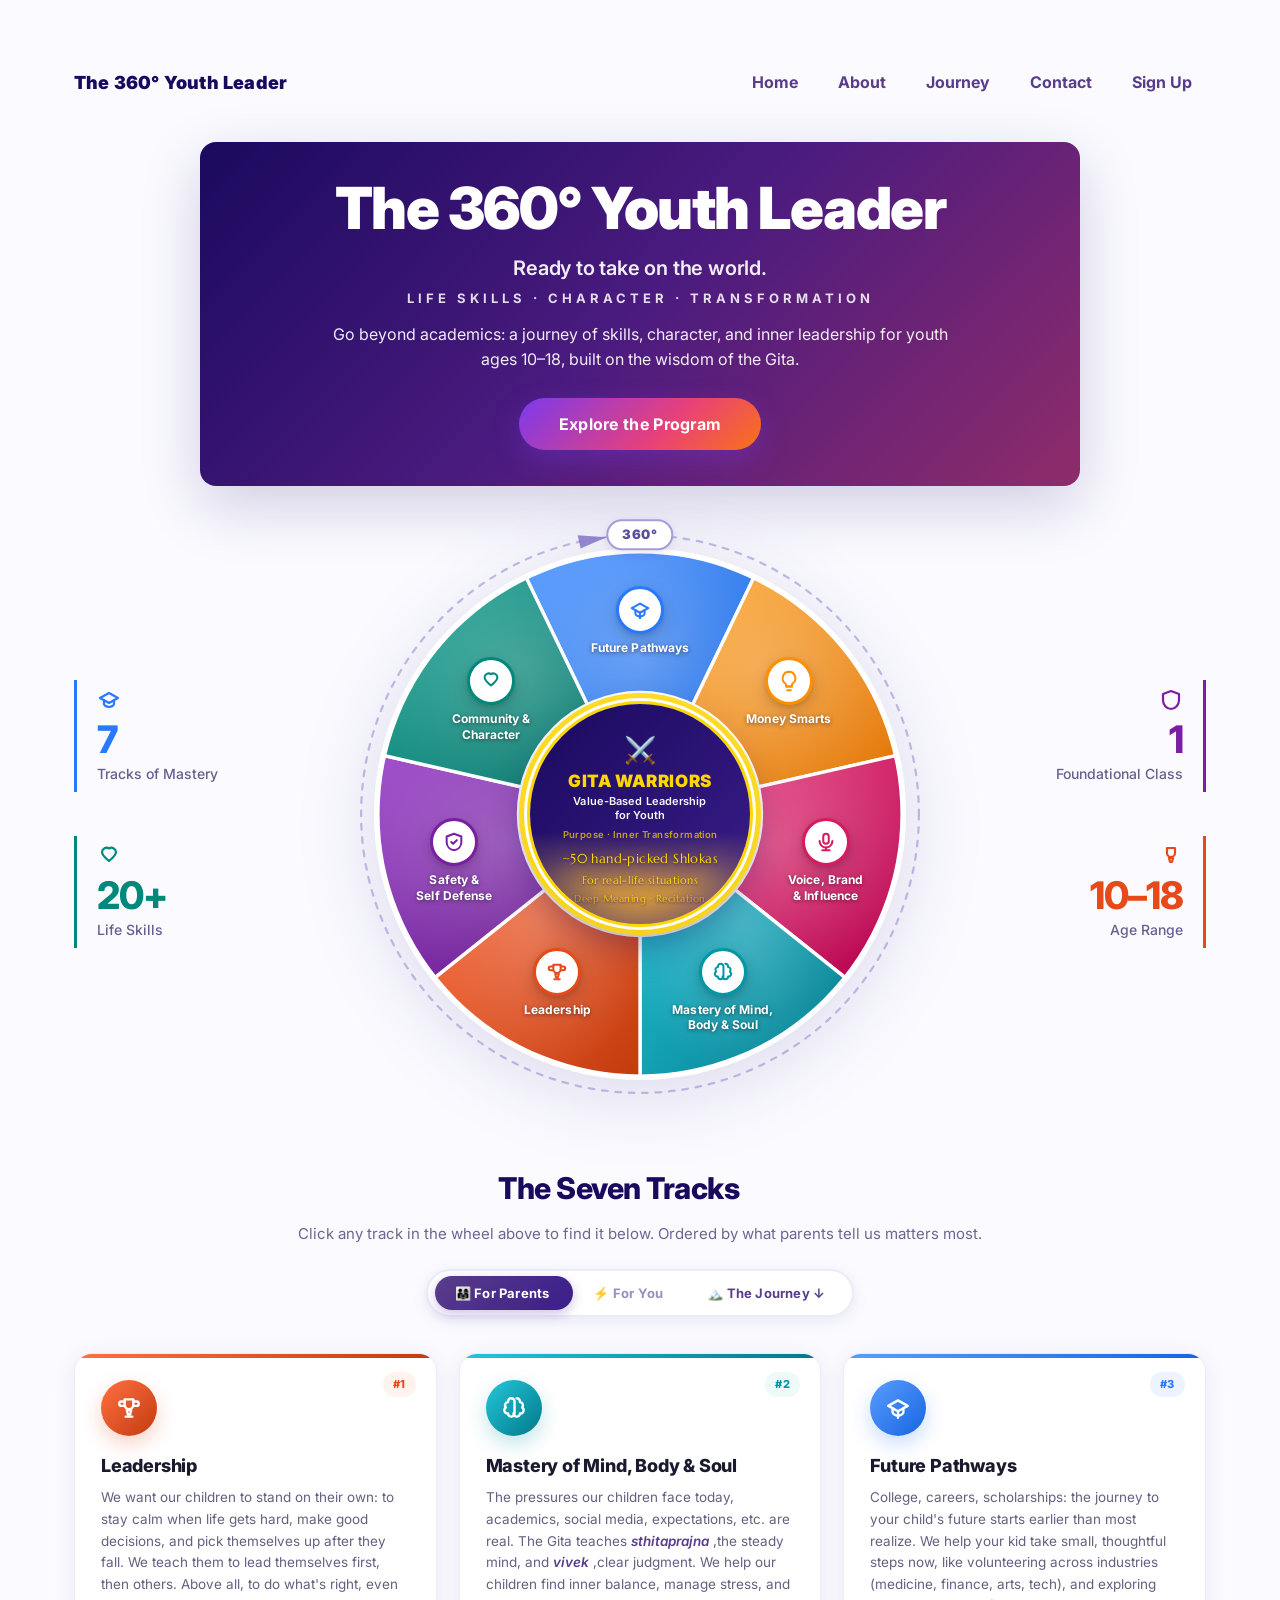
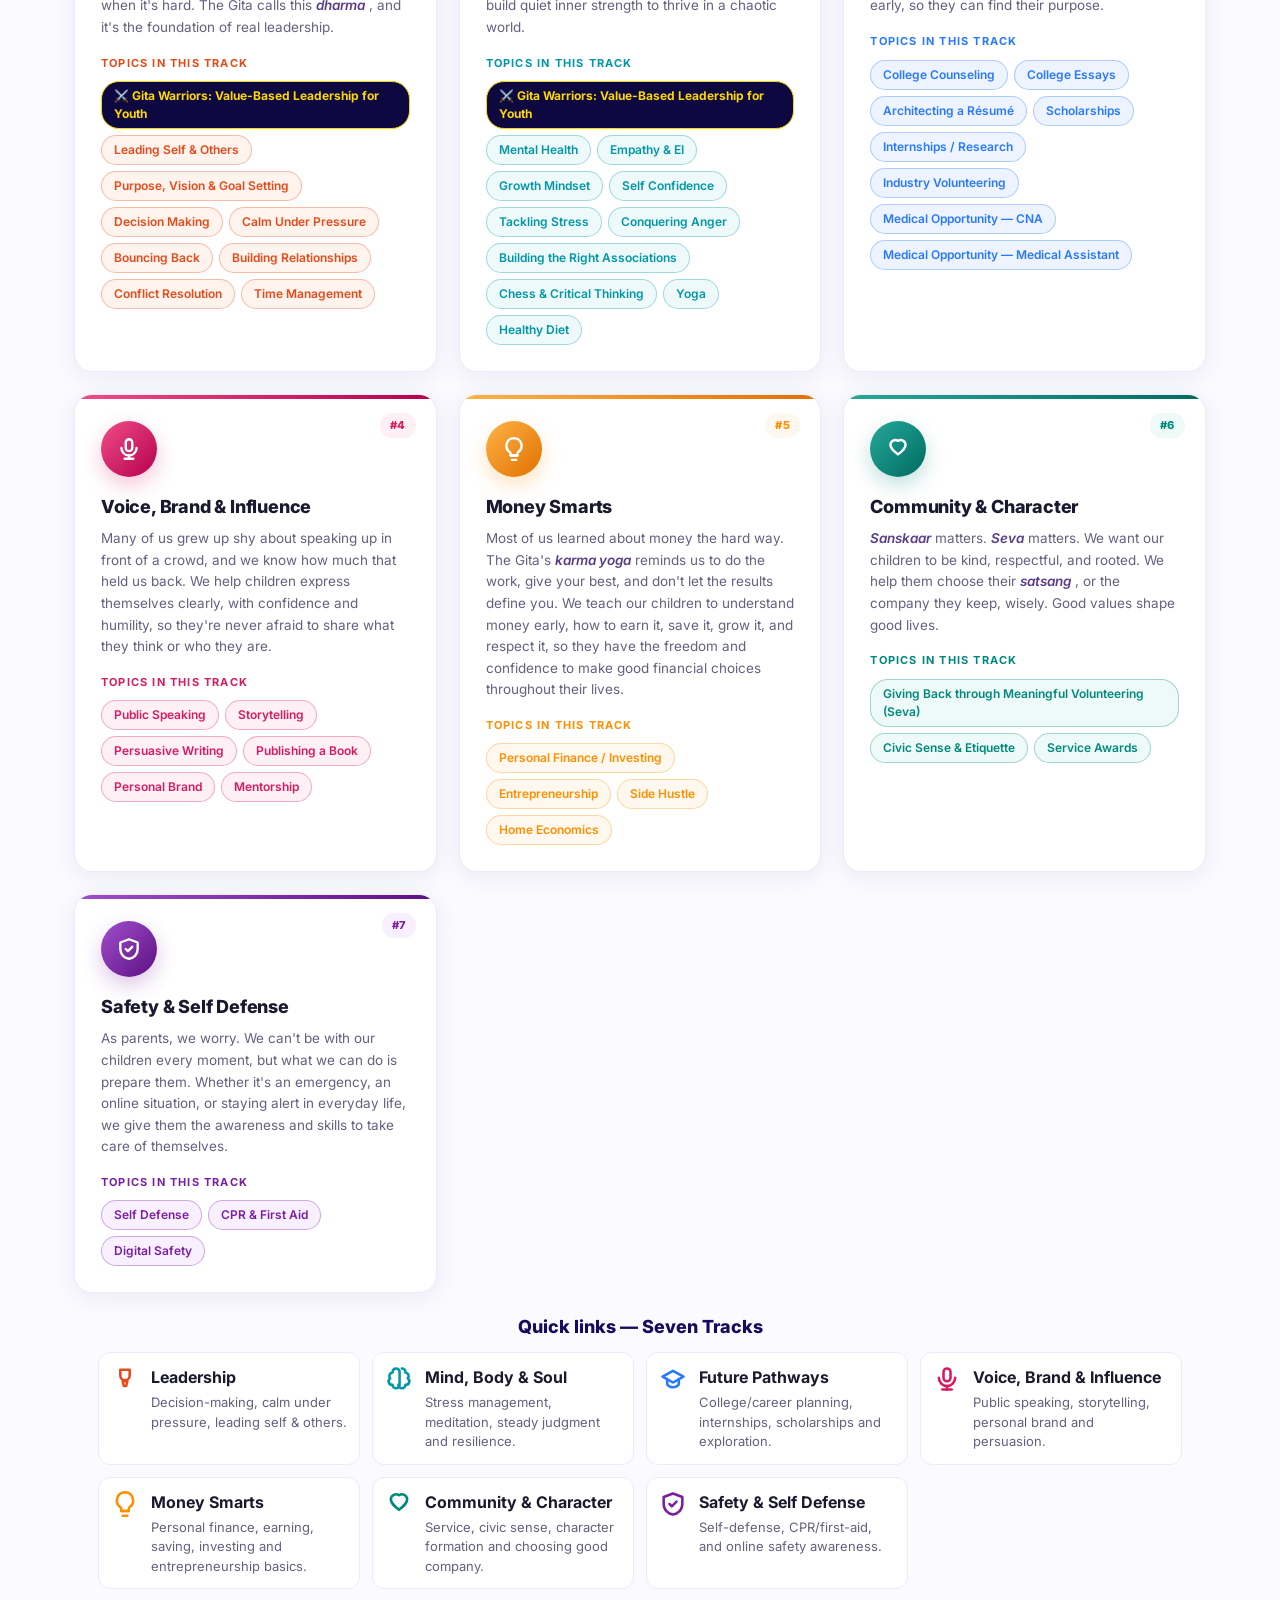
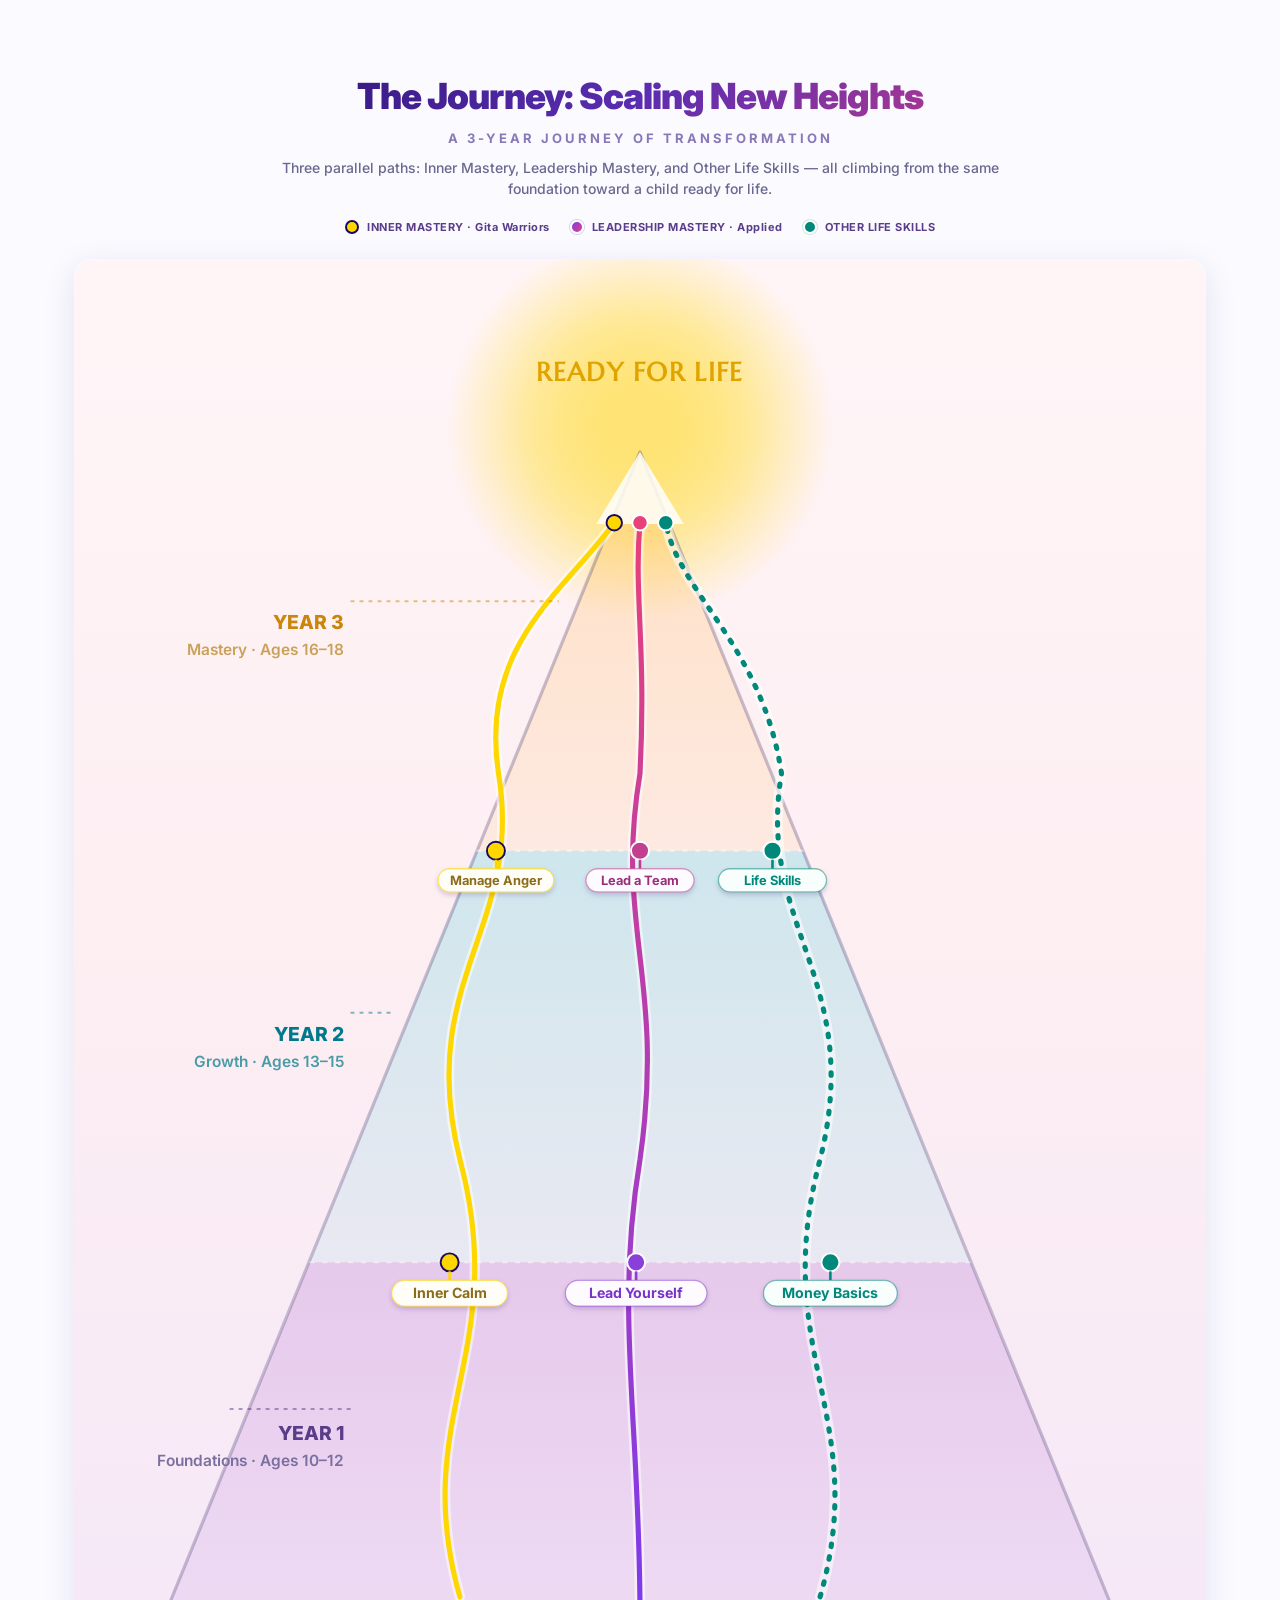
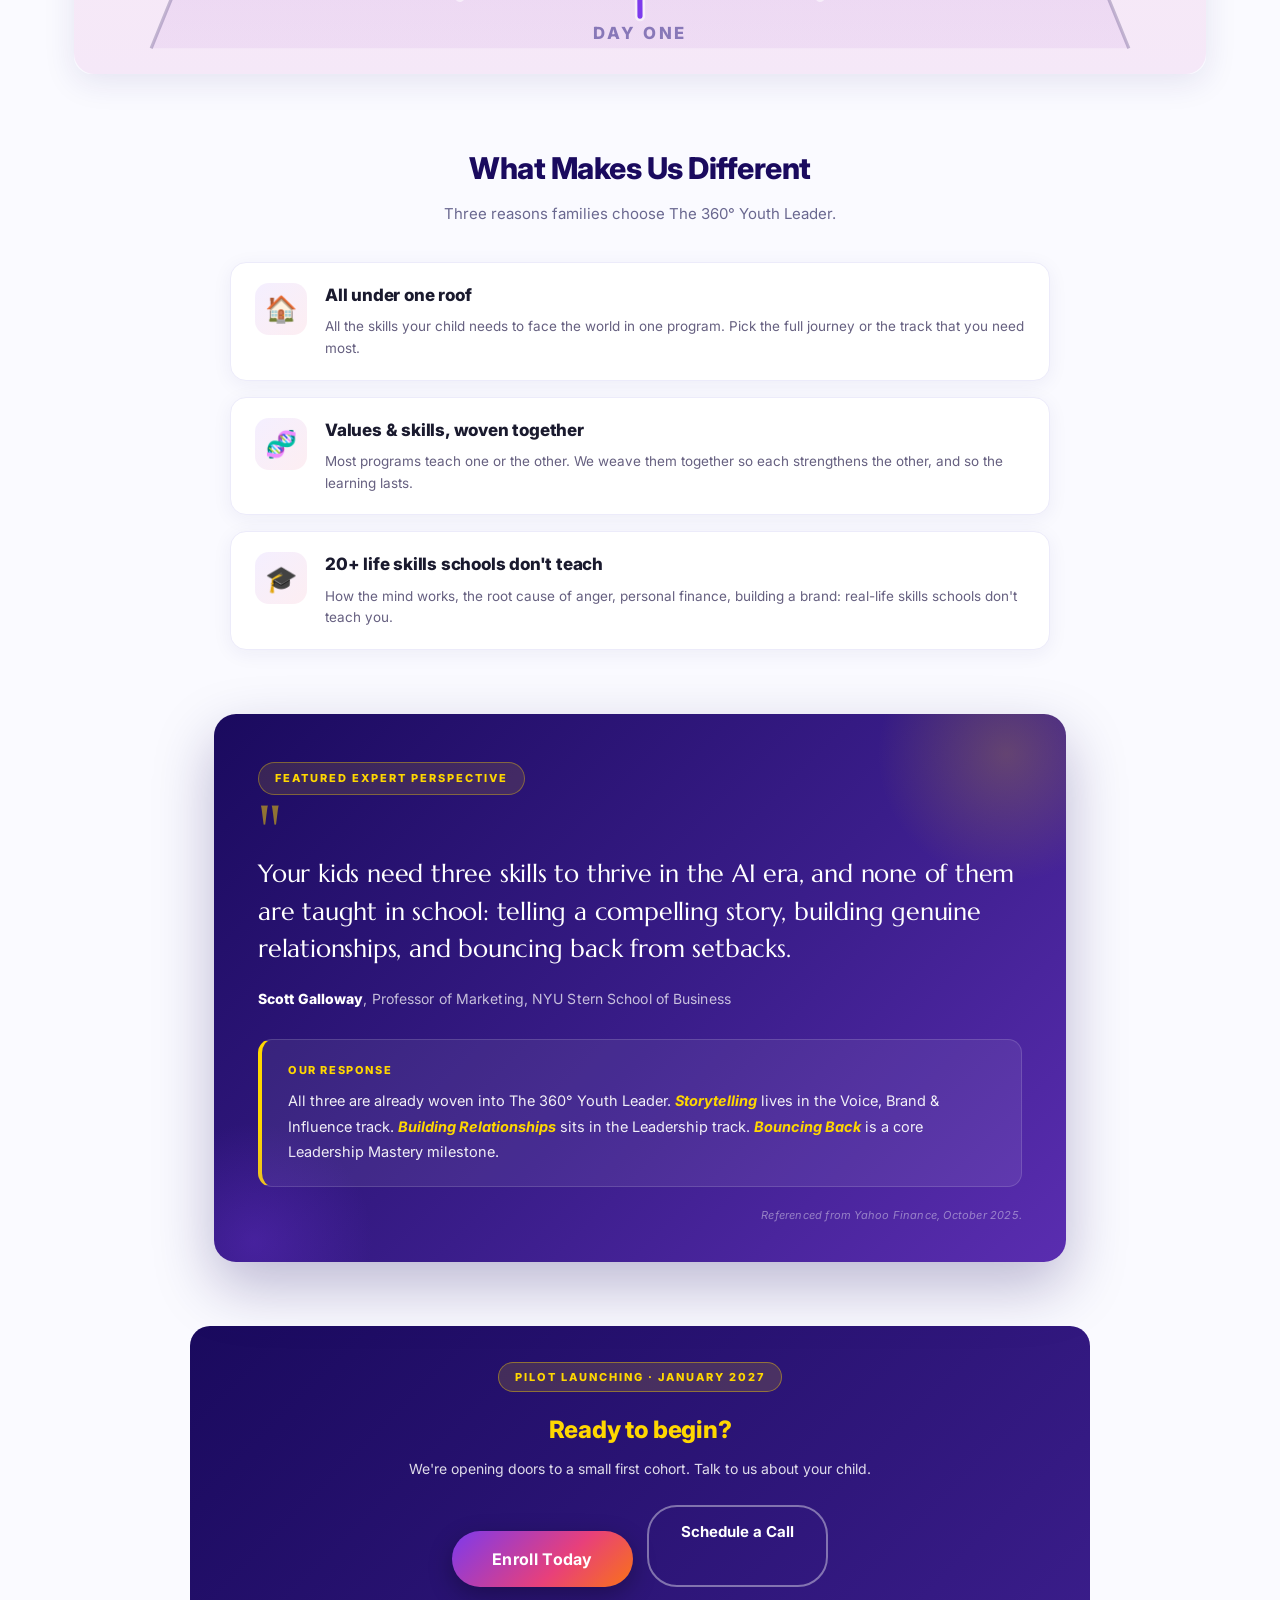
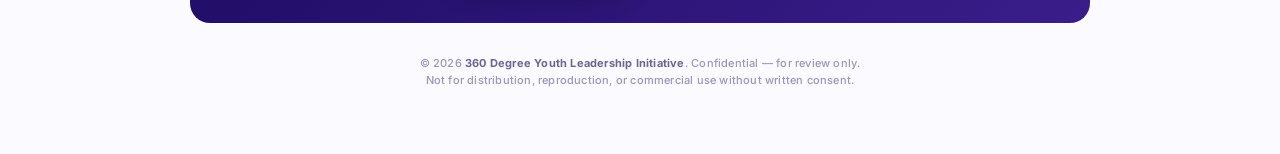
==== index.html @ 0ca6f53a "Add Krishna archer splash intro animation; fix journey graphic and expert-perspective styling bugs A" ====
<!DOCTYPE html>
<html lang="en">
<head>
<meta charset="UTF-8">
<meta name="viewport" content="width=device-width, initial-scale=1.0">
<title>The 360° Youth Leader — Ready to Take on the World</title>
<link href="https://fonts.googleapis.com/css2?family=Inter:wght@400;500;600;700;800;900&family=Marcellus&display=swap" rel="stylesheet">
<link rel="stylesheet" href="styles.css">
<style>
*{box-sizing:border-box;margin:0;padding:0;}
body{font-family:'Inter',-apple-system,'Segoe UI',sans-serif;background:#fafaff;color:#1a1a2e;-webkit-font-smoothing:antialiased;-moz-osx-font-smoothing:grayscale;padding:48px 24px 64px;}

/* Top navigation */
.topnav{max-width:1180px;margin:0 auto 26px;padding:12px 24px;display:flex;align-items:center;justify-content:space-between;gap:12px}
.brand{font-weight:900;color:#1a0a5e;font-size:18px;letter-spacing:0.2px}
.nav-links{display:flex;gap:12px}
.nav-link{padding:8px 12px;border-radius:10px;text-decoration:none;color:#5a3d8a;font-weight:700;background:transparent;border:2px solid transparent}
.nav-link:hover{background:#f4efff;border-color:#ecebfa}

.hero{text-align:center;max-width:880px;margin:0 auto 36px;}
.hero{text-align:center;max-width:880px;margin:0 auto 36px;padding:36px;border-radius:16px;background:linear-gradient(135deg,#1a0a5e 0%,#4b1b7f 50%,#8f2c6a 100%);box-shadow:0 20px 60px rgba(26,10,94,0.18)}
.hero h1{font-size:58px;font-weight:900;letter-spacing:-1.5px;line-height:1.05;margin-bottom:14px;color:#fff}
.hero .tag{font-size:20px;font-weight:600;color:rgba(255,255,255,0.92);margin-bottom:6px;letter-spacing:-0.2px;}
.hero .pillars{font-size:13px;font-weight:700;color:rgba(255,255,255,0.85);letter-spacing:4px;text-transform:uppercase;margin-bottom:14px;}
.hero .sub{font-size:16px;font-weight:400;color:rgba(255,255,255,0.92);line-height:1.55;max-width:640px;margin:0 auto;}
.cta{display:inline-block;margin-top:26px;padding:16px 40px;background:linear-gradient(135deg,#7c3aed 0%,#e8407a 60%,#f97316 100%);color:#fff;font-weight:700;font-size:16px;border-radius:32px;text-decoration:none;box-shadow:0 10px 28px rgba(124,58,237,0.32);letter-spacing:0.3px;cursor:pointer;border:none;font-family:inherit;}

.wheel-section{display:grid;grid-template-columns:1fr auto 1fr;gap:40px;align-items:center;max-width:1180px;margin:48px auto 0;padding:0 24px;}
.side-stats{display:flex;flex-direction:column;gap:44px;}
.stat{border-left:3px solid var(--c);padding:8px 0 8px 20px;}
.stat-icon{margin-bottom:8px;color:var(--c);display:flex;}
.stat-icon svg{width:24px;height:24px;}
.stat-num{font-size:38px;font-weight:800;color:var(--c);letter-spacing:-1px;line-height:1;}
.stat-label{font-size:14px;font-weight:500;color:#666090;margin-top:5px;}
.side-stats.right{align-items:flex-end;text-align:right;}
.side-stats.right .stat{border-left:none;border-right:3px solid var(--c);padding:8px 20px 8px 0;}
.side-stats.right .stat-icon{justify-content:flex-end;}

.wheel-wrap{position:relative;width:560px;height:560px;}
.wheel-svg{width:100%;height:100%;display:block;filter:drop-shadow(0 14px 36px rgba(40,30,120,0.14));}
.badge-360{position:absolute;top:1px;left:50%;transform:translate(-50%,-50%);background:#fff;border:2.5px solid #a89cd8;border-radius:20px;padding:4px 14px;font-size:13px;font-weight:900;color:#5a4d9a;letter-spacing:0.6px;box-shadow:0 3px 10px rgba(40,30,120,0.10);z-index:5;font-family:'Inter',sans-serif;}

.topic-pill.gita-foundation{display:flex;align-items:center;justify-content:center;gap:8px;width:100%;background:#0d0840;color:#FFD700;border:2px solid #FFD700;border-radius:14px;padding:10px 16px;font-size:13px;font-weight:800;margin-bottom:10px;box-shadow:0 4px 14px rgba(13,8,64,0.25);}
.topic-pill.gita-foundation .gita-label{font-size:9px;font-weight:700;color:rgba(255,215,0,0.7);text-transform:uppercase;letter-spacing:1.5px;margin-right:6px;border-right:1px solid rgba(255,215,0,0.3);padding-right:10px;}

.hub{position:absolute;top:50%;left:50%;transform:translate(-50%,-50%);
  width:220px;height:220px;border-radius:50%;
  background:linear-gradient(135deg,#1a0a5e 0%,#3a1d8a 100%);
  display:flex;flex-direction:column;align-items:center;justify-content:flex-start;
  padding-top:26px;
  text-align:center;overflow:hidden;
  box-shadow:
    0 0 0 3px #FFD700,
    0 0 0 6px rgba(255,255,255,0.95),
    0 0 0 11px rgba(255,215,0,0.85),
    0 16px 40px rgba(26,10,94,0.45);} 
.hub-sword{font-size:26px;margin-bottom:4px;} 
.hub-title{font-size:17px;font-weight:900;color:#FFD700;letter-spacing:0.7px;line-height:1.05;} 
.hub-sub{font-size:11px;font-weight:600;color:rgba(255,255,255,0.96);margin-top:4px;letter-spacing:0.1px;line-height:1.25;padding:0 8px;} 
.hub-tag{font-size:9.5px;font-weight:600;color:rgba(255,215,0,0.72);margin-top:6px;letter-spacing:0.4px;padding:0 12px;} 

.hub-shloka-segment{
  position:absolute;bottom:0;left:0;right:0;height:92px;
  display:flex;flex-direction:column;justify-content:center;align-items:center;
  padding-top:4px;padding-bottom:4px;
  background:linear-gradient(180deg,
    transparent 0%,
    rgba(255,200,50,0.20) 25%,
    rgba(255,200,50,0.55) 60%,
    rgba(255,200,50,0.75) 100%);
  -webkit-mask-image:radial-gradient(ellipse 65% 130% at 50% 0%,
    black 0%, black 55%, rgba(0,0,0,0.6) 78%, rgba(0,0,0,0.25) 92%, transparent 100%);
  mask-image:radial-gradient(ellipse 65% 130% at 50% 0%,
    black 0%, black 55%, rgba(0,0,0,0.6) 78%, rgba(0,0,0,0.25) 92%, transparent 100%);
}
.hub-shloka-segment::before{content:"";position:absolute;inset:0;background:radial-gradient(ellipse 55% 65% at 50% 80%,rgba(255,175,40,0.5) 0%, rgba(255,175,40,0.15) 60%, transparent 100%);pointer-events:none;-webkit-mask-image:radial-gradient(ellipse 65% 130% at 50% 0%,black 0%, black 55%, rgba(0,0,0,0.6) 78%, rgba(0,0,0,0.25) 92%, transparent 100%);mask-image:radial-gradient(ellipse 65% 130% at 50% 0%,black 0%, black 55%, rgba(0,0,0,0.6) 78%, rgba(0,0,0,0.25) 92%, transparent 100%);} 
.hub-shloka-content{position:relative;z-index:1;text-align:center;padding:0 8px;} 
.hub-shloka-l1{font-family:'Marcellus',serif;font-size:13px;font-weight:400;color:#FFD700;letter-spacing:0.4px;text-shadow:0 1px 3px rgba(40,20,80,0.7);} 
.hub-shloka-l2{font-family:'Marcellus',serif;font-size:11px;font-weight:400;color:#FFD700;letter-spacing:0.3px;margin-top:3px;text-shadow:0 1px 2px rgba(40,20,80,0.6);} 
.hub-shloka-l3{font-family:'Marcellus',serif;font-size:10px;font-weight:400;color:#FFD700;letter-spacing:0.5px;margin-top:3px;text-shadow:0 1px 3px rgba(40,20,80,0.8);} 

.track-label{position:absolute;display:flex;flex-direction:column;align-items:center;gap:6px;width:110px;margin-left:-55px;margin-top:-38px;cursor:pointer;transition:transform .2s;} 
.track-label:hover{transform:translateY(-3px);} 
.track-icon{width:48px;height:48px;border-radius:50%;display:flex;align-items:center;justify-content:center;background:#fff;border:3px solid var(--c);box-shadow:0 6px 16px rgba(0,0,0,0.16),0 2px 4px rgba(0,0,0,0.10);} 
.track-icon svg{width:22px;height:22px;color:var(--c);} 
.track-name{font-size:12px;font-weight:700;color:#fff;text-align:center;line-height:1.3;letter-spacing:0.1px;text-shadow:0 1px 4px rgba(0,0,0,0.5);} 

.features{max-width:1180px;margin:72px auto 0;padding:0 24px;} 
.features h2{font-size:30px;font-weight:800;color:#1a0a5e;text-align:center;margin-bottom:12px;letter-spacing:-0.5px;transition:color .3s;} 
.features h2 .youth-emoji{display:inline-block;margin-left:6px;opacity:0;transform:scale(0.5) rotate(-30deg);transition:opacity .3s,transform .4s;} 
.features.youth-mode h2 .youth-emoji{opacity:1;transform:scale(1) rotate(0deg);} 
.features.youth-mode h2{background:linear-gradient(135deg,#7c3aed,#e8407a,#f97316);-webkit-background-clip:text;-webkit-text-fill-color:transparent;background-clip:text;} 
.features .sub2{text-align:center;color:#6a6890;font-size:15px;margin-bottom:24px;} 

.audience-toggle{display:flex;justify-content:center;margin-bottom:36px;} 
.toggle-pill{display:inline-flex;background:#fff;border:2px solid #ecebfa;border-radius:30px;padding:5px;position:relative;box-shadow:0 4px 16px rgba(40,30,120,0.08);} 
.toggle-btn{position:relative;z-index:2;padding:9px 22px;font-family:'Inter',sans-serif;font-size:13px;font-weight:700;color:#9990b8;background:none;border:none;cursor:pointer;border-radius:24px;transition:color .3s;display:inline-flex;align-items:center;gap:6px;letter-spacing:0.2px;} 
.toggle-btn.active{color:#fff;} 
.toggle-btn.jump-btn{color:#5a3d8a;} 
.toggle-btn.jump-btn:hover{color:#3a1d8a;background:#f0eafa;} 
.toggle-slider{position:absolute;top:5px;left:5px;height:calc(100% - 10px);background:linear-gradient(135deg,#5a3d8a,#3a1d8a);border-radius:24px;transition:transform .4s cubic-bezier(0.4,0,0.2,1), width .4s cubic-bezier(0.4,0,0.2,1), background .4s;z-index:1;box-shadow:0 4px 12px rgba(90,60,170,0.3);} 
.toggle-pill.youth-active .toggle-slider{background:linear-gradient(135deg,#7c3aed,#e8407a);} 

.feat-grid{display:grid;grid-template-columns:repeat(auto-fit,minmax(320px,1fr));gap:22px;} 

.tracks-paragraphs{max-width:1180px;margin:20px auto 0;padding:0 24px}
.tracks-list{display:grid;grid-template-columns:repeat(auto-fit,minmax(240px,1fr));gap:12px;margin-top:12px}
.track-paragraph{display:flex;gap:12px;align-items:flex-start;padding:12px;border-radius:12px;background:#fff;border:1px solid #ecebfa;text-decoration:none;color:inherit}
.track-paragraph svg{width:28px;height:28px;flex-shrink:0}
.track-paragraph strong{display:block;margin-bottom:4px}

.feat-card{background:#fff;border-radius:18px;padding:26px;box-shadow:0 4px 24px rgba(40,30,120,0.07);border:1.5px solid #ecebfa;transition:transform .25s,box-shadow .25s,border-color .25s,opacity .35s ease;cursor:pointer;position:relative;overflow:hidden;} 
.feat-card.fading-out{opacity:0;transform:translateY(8px);} 
.feat-card.fading-in{opacity:0;transform:translateY(-8px);animation:softFadeIn .5s cubic-bezier(0.25,0.1,0.25,1) forwards;} 
@keyframes softFadeIn{0%{opacity:0;transform:translateY(-8px);}100%{opacity:1;transform:translateY(0);}} 
.feat-card::before{content:'';position:absolute;top:0;left:0;right:0;height:4px;background:var(--g);} 
.feat-card:hover{transform:translateY(-5px);box-shadow:0 16px 36px rgba(40,30,120,0.14);} 
.feat-card.highlight{border-color:var(--c);box-shadow:0 18px 48px var(--c-shadow);transform:translateY(-4px);} 
.feat-icon{width:56px;height:56px;border-radius:50%;background:var(--g);display:flex;align-items:center;justify-content:center;margin-bottom:16px;box-shadow:0 8px 20px var(--c-shadow);} 
.feat-icon svg{width:26px;height:26px;color:#fff;} 
.feat-rank{position:absolute;top:18px;right:20px;font-size:11px;font-weight:800;color:var(--c);background:var(--bg);padding:4px 10px;border-radius:12px;letter-spacing:0.5px;} 
.feat-title{font-size:18px;font-weight:800;color:#1a1a2e;margin-bottom:8px;letter-spacing:-0.2px;} 
.feat-desc{font-size:13.5px;font-weight:400;color:#666080;line-height:1.6;margin-bottom:16px;} 
.feat-desc em{font-style:italic;font-weight:600;color:#5a3d8a;} 

.topics-header{font-size:11px;font-weight:700;color:var(--c);text-transform:uppercase;letter-spacing:1.2px;margin-bottom:10px;} 
.topics-list{display:flex;flex-wrap:wrap;gap:6px;} 
.topic-pill{display:inline-block;background:var(--bg);color:var(--c);border:1.5px solid var(--border);border-radius:18px;padding:5px 12px;font-size:12px;font-weight:600;} 
.topic-pill.gita{background:#0d0840;color:#FFD700;border:1.5px solid #FFD700;font-weight:700;} 

.footer{max-width:900px;margin:64px auto 0;padding:36px 24px;background:linear-gradient(135deg,#1a0a5e 0%,#3a1d8a 100%);border-radius:20px;text-align:center;color:#fff;} 
.footer h3{font-size:24px;font-weight:800;color:#FFD700;margin-bottom:10px;letter-spacing:-0.3px;} 
.footer p{font-size:14px;color:rgba(255,255,255,0.85);line-height:1.6;max-width:560px;margin:0 auto 20px;} 
.footer .cta{box-shadow:0 8px 24px rgba(0,0,0,0.3);} 

.copyright{max-width:900px;margin:32px auto 0;padding:0 24px;text-align:center;font-size:11px;font-weight:500;color:#9a96b8;line-height:1.6;letter-spacing:0.2px;} 
.copyright strong{color:#6a6890;font-weight:700;} 

.differentiators{max-width:1180px;margin:72px auto 0;padding:0 24px;} 

/* JOURNEY SECTION */
.journey-section{max-width:1180px;margin:80px auto 0;padding:0 24px;} 
.journey-h{font-size:36px;font-weight:900;color:#1a0a5e;text-align:center;letter-spacing:-1px;margin-bottom:6px;background:linear-gradient(135deg,#1a0a5e 0%,#5a2db0 50%,#e8407a 100%);-webkit-background-clip:text;-webkit-text-fill-color:transparent;background-clip:text;} 
.journey-tag{font-size:13px;font-weight:700;color:#8878b8;letter-spacing:3px;text-transform:uppercase;text-align:center;margin-bottom:8px;} 
.journey-sub{font-size:14px;font-weight:500;color:#6a6890;text-align:center;margin-bottom:20px;max-width:780px;margin-left:auto;margin-right:auto;} 
.journey-legend{display:flex;justify-content:center;gap:20px;margin-bottom:24px;font-size:11px;font-weight:700;color:#5a3d8a;letter-spacing:0.5px;flex-wrap:wrap;} 
.journey-legend-item{display:flex;align-items:center;gap:8px;} 
.journey-legend-dot{width:14px;height:14px;border-radius:50%;display:inline-block;} 
.journey-svg{display:block;width:100%;height:auto;border-radius:18px;box-shadow:0 8px 32px rgba(40,30,120,0.10);background:#fafaff;} 

.expert-perspective{max-width:900px;margin:64px auto 0;padding:0 24px;}
.expert-perspective-inner{position:relative;background:linear-gradient(135deg,#1a0a5e 0%,#3a1d8a 55%,#5a2db0 100%);border-radius:22px;padding:48px 44px 38px;color:#fff;overflow:hidden;box-shadow:0 24px 60px rgba(26,10,94,0.28);}
.expert-perspective-inner::before{content:'';position:absolute;top:-90px;right:-70px;width:260px;height:260px;border-radius:50%;background:radial-gradient(circle,rgba(255,215,0,0.20),transparent 70%);pointer-events:none;}
.expert-perspective-inner::after{content:'';position:absolute;bottom:-100px;left:-80px;width:240px;height:240px;border-radius:50%;background:radial-gradient(circle,rgba(124,58,237,0.28),transparent 70%);pointer-events:none;}
.expert-tag{position:relative;display:inline-flex;align-items:center;gap:8px;font-size:11px;font-weight:800;letter-spacing:2px;text-transform:uppercase;color:#FFD700;background:rgba(255,215,0,0.12);border:1px solid rgba(255,215,0,0.35);padding:7px 16px;border-radius:20px;margin-bottom:22px;}
.expert-quote-mark{position:relative;font-family:'Marcellus',serif;font-size:72px;line-height:0.4;color:rgba(255,215,0,0.5);margin-bottom:10px;}
.expert-quote{position:relative;font-family:'Marcellus',serif;font-size:25px;line-height:1.5;color:#fff;font-weight:400;letter-spacing:-0.2px;margin-bottom:20px;max-width:760px;}
.expert-attribution{position:relative;font-size:14px;color:rgba(255,255,255,0.72);margin-bottom:30px;letter-spacing:0.1px;}
.expert-attribution strong{color:#fff;font-weight:800;}
.expert-response{position:relative;background:rgba(255,255,255,0.07);border:1px solid rgba(255,255,255,0.14);border-left:4px solid #FFD700;border-radius:14px;padding:22px 26px;}
.expert-response-label{font-size:11px;font-weight:800;letter-spacing:1.6px;text-transform:uppercase;color:#FFD700;margin-bottom:10px;}
.expert-response-text{font-size:14.5px;line-height:1.75;color:rgba(255,255,255,0.92);}
.expert-response-text em{font-style:italic;font-weight:700;color:#FFD700;}
.expert-source{position:relative;font-size:11px;color:rgba(255,255,255,0.42);margin-top:20px;text-align:right;font-style:italic;letter-spacing:0.2px;}

.differentiators h2{font-size:30px;font-weight:800;color:#1a0a5e;text-align:center;margin-bottom:12px;letter-spacing:-0.5px;}
.differentiators .sub3{text-align:center;color:#6a6890;font-size:15px;margin-bottom:36px;} 
.diff-grid{display:grid;grid-template-columns:repeat(auto-fit,minmax(300px,1fr));gap:20px;}
.diff-list{display:flex;flex-direction:column;gap:16px;max-width:820px;margin:0 auto;}
.diff-row{display:flex;gap:18px;align-items:flex-start;background:#fff;border:1.5px solid #ecebfa;border-radius:16px;padding:20px 24px;box-shadow:0 4px 20px rgba(40,30,120,0.06);transition:transform .2s,box-shadow .2s;}
.diff-row:hover{transform:translateY(-3px);box-shadow:0 12px 28px rgba(40,30,120,0.10);}
.diff-icon-wrap{flex-shrink:0;width:52px;height:52px;border-radius:14px;background:linear-gradient(135deg,#f4efff,#fdeef2);display:flex;align-items:center;justify-content:center;font-size:26px;}
.diff-content{flex:1;}
.diff-card{background:#fff;border-radius:18px;padding:24px 26px;box-shadow:0 4px 20px rgba(40,30,120,0.07);border:1.5px solid #ecebfa;position:relative;overflow:hidden;transition:transform .25s,box-shadow .25s;} 
.diff-card::before{content:'';position:absolute;top:0;left:0;bottom:0;width:5px;background:var(--g);} 
.diff-card:hover{transform:translateY(-4px);box-shadow:0 14px 32px rgba(40,30,120,0.12);} 
.diff-num{font-size:32px;font-weight:900;color:var(--c);opacity:0.18;line-height:1;margin-bottom:6px;letter-spacing:-1.5px;} 
.diff-title{font-size:17px;font-weight:800;color:#1a1a2e;margin-bottom:8px;letter-spacing:-0.2px;} 
.diff-desc{font-size:13.5px;font-weight:400;color:#666080;line-height:1.6;} 

@media (max-width:980px){
  .wheel-section{grid-template-columns:1fr;gap:32px;}
  .side-stats{flex-direction:row;justify-content:center;flex-wrap:wrap;}
  .side-stats.right{align-items:center;text-align:left;}
  .side-stats.right .stat{border-right:none;border-left:3px solid var(--c);padding:8px 0 8px 20px;text-align:left;}
  .side-stats.right .stat-icon{justify-content:flex-start;}
  .hero h1{font-size:42px;}
}

.footer-pilot-badge{display:inline-block;background:rgba(255,215,0,0.15);color:#FFD700;font-size:11px;font-weight:800;letter-spacing:2px;padding:6px 16px;border-radius:20px;margin-bottom:20px;border:1px solid rgba(255,215,0,0.4);} 
.footer-ctas{display:flex;gap:14px;justify-content:center;flex-wrap:wrap;margin-top:24px;} 
.cta-secondary{display:inline-block;text-decoration:none;background:transparent;color:#fff;border:2px solid rgba(255,255,255,0.4);padding:14px 32px;border-radius:30px;font-family:'Inter',sans-serif;font-size:15px;font-weight:700;cursor:pointer;transition:all .2s;}
.cta-secondary:hover{background:rgba(255,255,255,0.1);border-color:rgba(255,255,255,0.7);} 

.wheel-tooltip{position:fixed;background:#fff;border-radius:14px;padding:14px 16px;box-shadow:0 12px 40px rgba(40,30,120,0.22);border:1.5px solid #ecebfa;pointer-events:none;z-index:1000;opacity:0;transform:translateY(6px);transition:opacity .18s, transform .18s;max-width:280px;font-family:'Inter',sans-serif;} 
.wheel-tooltip.show{opacity:1;transform:translateY(0);} 
.wheel-tooltip-title{font-size:13px;font-weight:800;color:#1a0a5e;margin-bottom:8px;letter-spacing:-0.1px;display:flex;align-items:center;gap:8px;} 
.wheel-tooltip-dot{width:10px;height:10px;border-radius:50%;flex-shrink:0;} 
.wheel-tooltip-topics{display:flex;flex-wrap:wrap;gap:4px;} 
.wheel-tooltip-pill{font-size:10px;font-weight:600;padding:3px 8px;border-radius:8px;background:var(--tip-bg);color:var(--tip-c);border:1px solid var(--tip-border);white-space:nowrap;} 
.wheel-tooltip-pill.gita{background:#1a0a5e;color:#FFD700;border:1px solid #FFD700;font-weight:700;} 
.wheel-tooltip-hint{font-size:10px;font-weight:500;color:#9990b8;margin-top:8px;font-style:italic;} 

@media (max-width:720px){
  .wheel-section{grid-template-columns:1fr;gap:32px;}
  .side-stats{flex-direction:row;justify-content:center;flex-wrap:wrap;}
  .side-stats.right{align-items:center;text-align:left;}
  .side-stats.right .stat{border-right:none;border-left:3px solid var(--c);padding:8px 0 8px 20px;text-align:left;}
  .side-stats.right .stat-icon{justify-content:flex-start;}
  .hero h1{font-size:42px;}
}

/* ===== Splash intro animation ===== */
.splash{position:fixed;inset:0;z-index:99999;overflow:hidden;background:linear-gradient(160deg,#FFA23E 0%,#FF7A1A 50%,#F0500A 100%);display:block;animation:splashFade 4s ease-in 0s 1 both;}
@keyframes splashFade{0%{opacity:1;}88%{opacity:1;}100%{opacity:0;pointer-events:none;visibility:hidden;}}
.splash-text{position:absolute;top:12%;left:50%;transform:translateX(-50%);text-align:center;width:90%;max-width:640px;opacity:0;animation:splashTextIn .6s cubic-bezier(.2,.7,.3,1) .25s both;}
@keyframes splashTextIn{0%{opacity:0;transform:translate(-50%,10px);}100%{opacity:1;transform:translate(-50%,0);}}
.splash-title{font-family:'Marcellus',serif;font-size:clamp(28px,5vw,46px);font-weight:700;color:#fff;letter-spacing:0.5px;text-shadow:0 4px 18px rgba(0,0,0,0.18);}
.splash-sub{margin-top:8px;font-size:clamp(14px,2.2vw,19px);font-weight:600;color:rgba(255,255,255,0.92);letter-spacing:0.3px;}
.krishna-stage{position:absolute;left:6%;bottom:4%;width:min(46vw,320px);opacity:0;animation:krishnaIn .6s cubic-bezier(.3,.7,.3,1) .35s both;}
@keyframes krishnaIn{0%{opacity:0;transform:translateY(18px) scale(.94);}100%{opacity:1;transform:translateY(0) scale(1);}}
.krishna-svg{width:100%;height:auto;display:block;overflow:visible;}
.bowstring,.back-arm{animation:armPull .6s cubic-bezier(.4,0,.2,1) 1s both,armRelease .16s ease-in 1.6s forwards;}
@keyframes armPull{from{d:path("M222,15 L214,118 L222,220");}to{d:path("M222,15 L132,118 L222,220");}}
@keyframes armRelease{0%{d:path("M222,15 L132,118 L222,220");}100%{d:path("M222,15 L236,118 L222,220");}}
.back-arm{animation-name:armPullB,armReleaseB;}
@keyframes armPullB{from{d:path("M115,150 Q70,100 195,108");}to{d:path("M115,150 Q60,85 85,95");}}
@keyframes armReleaseB{0%{d:path("M115,150 Q60,85 85,95");}100%{d:path("M115,150 Q75,95 215,100");}}
.draw-rig{animation:drawPull .6s cubic-bezier(.4,0,.2,1) 1s both;}
@keyframes drawPull{from{transform:translateX(0);}to{transform:translateX(-82px);}}
.nocked-arrow{animation:nockHide .01s linear 1.6s forwards;}
@keyframes nockHide{to{opacity:0;}}
.flying-arrow{position:absolute;left:69%;top:39%;width:38%;opacity:0;filter:drop-shadow(0 3px 6px rgba(0,0,0,0.25));animation:arrowShoot 1.7s cubic-bezier(.25,.65,.3,1) 1.6s both;}
@keyframes arrowShoot{0%{transform:translateX(0) rotate(0deg);opacity:0;}5%{opacity:1;}82%{opacity:1;}100%{transform:translateX(88vw) rotate(-4deg);opacity:0;}}
@media (prefers-reduced-motion:reduce){
  .splash{animation:none;opacity:0;visibility:hidden;pointer-events:none;}
  .splash *{animation:none!important;}
}
</style>
</head>
<body>

<div class="splash" id="splash" aria-hidden="true">
  <div class="splash-text">
    <div class="splash-title">360YouthLeader:</div>
    <div class="splash-sub">Helping your children lead</div>
  </div>
  <div class="krishna-stage">
    <svg class="krishna-svg" viewBox="0 0 320 300" xmlns="http://www.w3.org/2000/svg">
      <defs>
        <linearGradient id="dhotiGrad" x1="0" y1="0" x2="0" y2="1"><stop offset="0%" stop-color="#FFCB4E"/><stop offset="100%" stop-color="#E8940A"/></linearGradient>
        <linearGradient id="arrowShaft" x1="0" y1="0" x2="1" y2="0"><stop offset="0%" stop-color="#2F6FED"/><stop offset="55%" stop-color="#9B4FE0"/><stop offset="100%" stop-color="#FF8A3D"/></linearGradient>
        <linearGradient id="arrowHead" x1="0" y1="0" x2="1" y2="0"><stop offset="0%" stop-color="#FFD37A"/><stop offset="100%" stop-color="#FF7A2E"/></linearGradient>
      </defs>

      <ellipse cx="150" cy="286" rx="72" ry="10" fill="#000" opacity="0.15"/>

      <path d="M222,15 Q268,118 222,220" stroke="#E8A800" stroke-width="9" fill="none" stroke-linecap="round"/>
      <path class="bowstring" d="M222,15 L214,118 L222,220" stroke="#3a2a12" stroke-width="2.5" fill="none" stroke-linejoin="round"/>

      <path d="M108,175 L188,175 L212,272 Q148,292 84,272 Z" fill="url(#dhotiGrad)"/>
      <path d="M148,178 L146,266" stroke="#C77800" stroke-width="3" opacity="0.5"/>
      <circle cx="148" cy="180" r="8" fill="#E8A800" stroke="#C77800" stroke-width="1.5"/>

      <ellipse cx="122" cy="280" rx="14" ry="8" fill="#4F7FE8"/>
      <ellipse cx="172" cy="280" rx="14" ry="8" fill="#4F7FE8"/>

      <ellipse cx="148" cy="155" rx="40" ry="38" fill="#4F7FE8"/>
      <circle cx="120" cy="140" r="4" fill="#E8A800"/>
      <circle cx="133" cy="144" r="4" fill="#E8A800"/>
      <circle cx="148" cy="146" r="4" fill="#E8A800"/>
      <circle cx="163" cy="144" r="4" fill="#E8A800"/>
      <circle cx="176" cy="140" r="4" fill="#E8A800"/>

      <path d="M170,148 L222,118" stroke="#4F7FE8" stroke-width="22" stroke-linecap="round"/>
      <ellipse cx="188" cy="136" rx="12" ry="9" fill="none" stroke="#E8A800" stroke-width="5" transform="rotate(-25 188 136)"/>
      <circle cx="222" cy="118" r="13" fill="#4F7FE8"/>

      <g transform="translate(214,118)" class="nocked-arrow">
        <g class="draw-rig">
          <path d="M-70,-2 L-52,-8 L-61,-2 Z" fill="#1f52c4"/>
          <path d="M-70,6 L-52,-2 L-61,6 Z" fill="#2f6fed"/>
          <rect x="-58" y="-3" width="70" height="6" rx="3" fill="url(#arrowShaft)"/>
          <path d="M10,-3 L10,3 L28,0 Z" fill="url(#arrowHead)"/>
          <rect x="4" y="-4" width="6" height="8" fill="#cfd3dc"/>
        </g>
      </g>

      <g class="k-head">
        <rect x="138" y="130" width="20" height="18" rx="6" fill="#4F7FE8"/>
        <ellipse cx="102" cy="95" rx="8" ry="11" fill="#4F7FE8"/>
        <ellipse cx="194" cy="95" rx="8" ry="11" fill="#4F7FE8"/>
        <circle cx="102" cy="108" r="3.5" fill="#E8A800"/>
        <circle cx="194" cy="108" r="3.5" fill="#E8A800"/>
        <circle cx="148" cy="92" r="48" fill="#4F7FE8"/>
        <path d="M100,85 Q96,40 148,34 Q200,40 196,85 Q190,55 148,52 Q106,55 100,85 Z" fill="#1a1330"/>
        <circle cx="148" cy="42" r="19" fill="#1a1330"/>
        <path d="M130,28 Q112,4 96,10 Q108,22 105,36 Q120,28 130,28 Z" fill="#2FAE6E"/>
        <ellipse cx="112" cy="18" rx="7" ry="10" fill="#FFD700" transform="rotate(-30 112 18)"/>
        <circle cx="112" cy="18" r="3" fill="#1a4d8f"/>
        <path d="M108,72 Q148,58 188,72 L184,80 Q148,68 112,80 Z" fill="#E8A800"/>
        <polygon points="118,72 123,62 128,72" fill="#E8A800"/>
        <polygon points="140,66 145,54 150,66" fill="#E8A800"/>
        <polygon points="162,66 167,58 172,66" fill="#E8A800"/>
        <circle cx="148" cy="74" r="7" fill="#D6304A" stroke="#a8102a" stroke-width="1"/>
        <path d="M144,84 Q148,78 152,84 L149,92 L147,92 Z" fill="#fff"/>
        <path d="M118,86 Q126,82 134,86" stroke="#1a1330" stroke-width="2.5" fill="none" stroke-linecap="round"/>
        <path d="M162,86 Q170,82 178,86" stroke="#1a1330" stroke-width="2.5" fill="none" stroke-linecap="round"/>
        <ellipse cx="128" cy="98" rx="6" ry="8" fill="#14121f"/>
        <ellipse cx="168" cy="98" rx="6" ry="8" fill="#14121f"/>
        <circle cx="130" cy="95" r="1.8" fill="#fff"/>
        <circle cx="170" cy="95" r="1.8" fill="#fff"/>
        <ellipse cx="115" cy="112" rx="8" ry="5" fill="#FF9BB0" opacity="0.55"/>
        <ellipse cx="181" cy="112" rx="8" ry="5" fill="#FF9BB0" opacity="0.55"/>
        <path d="M138,116 Q148,122 158,116" stroke="#2a1a10" stroke-width="2.2" fill="none" stroke-linecap="round"/>
      </g>

      <path class="back-arm" d="M115,150 Q70,100 195,108" stroke="#4F7FE8" stroke-width="15" stroke-linecap="round" fill="none"/>
    </svg>
    <svg class="flying-arrow" viewBox="0 0 100 20" xmlns="http://www.w3.org/2000/svg">
      <defs>
        <linearGradient id="arrowShaft2" x1="0" y1="0" x2="1" y2="0"><stop offset="0%" stop-color="#2F6FED"/><stop offset="55%" stop-color="#9B4FE0"/><stop offset="100%" stop-color="#FF8A3D"/></linearGradient>
        <linearGradient id="arrowHead2" x1="0" y1="0" x2="1" y2="0"><stop offset="0%" stop-color="#FFD37A"/><stop offset="100%" stop-color="#FF7A2E"/></linearGradient>
      </defs>
      <path d="M0,8 L22,2 L11,10 Z" fill="#1f52c4"/>
      <path d="M0,18 L22,10 L11,10 Z" fill="#2f6fed"/>
      <rect x="14" y="7" width="62" height="6" rx="3" fill="url(#arrowShaft2)"/>
      <rect x="70" y="6" width="6" height="8" fill="#cfd3dc"/>
      <path d="M76,3 L100,10 L76,17 L82,10 Z" fill="url(#arrowHead2)"/>
    </svg>
  </div>
</div>
<script>
(function(){
  var splash = document.getElementById('splash');
  if(!splash) return;
  var seen = false;
  try { seen = sessionStorage.getItem('splashSeen'); } catch(e){}
  if (seen) { splash.parentNode.removeChild(splash); return; }
  try { sessionStorage.setItem('splashSeen','1'); } catch(e){}
  document.documentElement.style.overflow = 'hidden';
  setTimeout(function(){
    splash.style.display = 'none';
    document.documentElement.style.overflow = '';
  }, 4200);
})();
</script>

<div class="topnav">
  <div class="brand">The 360° Youth Leader</div>
  <div class="nav-links">
    <a class="nav-link" href="index.html">Home</a>
    <a class="nav-link" href="about.html">About</a>
    <a class="nav-link" href="journey.html">Journey</a>
    <a class="nav-link" href="contact.html">Contact</a>
    <a class="nav-link" href="signup.html">Sign Up</a>
  </div>
</div>

<div class="hero">
  <h1>The 360° Youth Leader</h1>
  <div class="tag">Ready to take on the world.</div>
  <div class="pillars">Life Skills · Character · Transformation</div>
  <div class="sub">Go beyond academics: a journey of skills, character, and inner leadership for youth ages 10–18, built on the wisdom of the Gita.</div>
  <button class="cta">Explore the Program</button>
</div>

<div class="wheel-section">

  <div class="side-stats">
    <div class="stat" style="--c:#2979FF;">
      <div class="stat-icon"><svg viewBox="0 0 24 24" fill="none" stroke="currentColor" stroke-width="2.2" stroke-linecap="round" stroke-linejoin="round"><path d="M3 10l9-5 9 5-9 5-9-5z"/><path d="M7 12v4c0 1.5 2.5 3 5 3s5-1.5 5-3v-4"/></svg></div>
      <div class="stat-num">7</div>
      <div class="stat-label">Tracks of Mastery</div>
    </div>
    <div class="stat" style="--c:#00897B;">
      <div class="stat-icon"><svg viewBox="0 0 24 24" fill="none" stroke="currentColor" stroke-width="2.2" stroke-linecap="round" stroke-linejoin="round"><path d="M19 8a4.5 4.5 0 0 0-7-3.5A4.5 4.5 0 0 0 5 8c0 3 2 5 7 9 5-4 7-6 7-9z"/></svg></div>
      <div class="stat-num">20+</div>
      <div class="stat-label">Life Skills</div>
    </div>
  </div>

  <div class="wheel-wrap" id="ww">
    <div class="wheel-tooltip" id="wheelTooltip"></div>
    <div class="badge-360">360°</div>
    <svg class="wheel-svg" id="wsvg" viewBox="0 0 500 500" xmlns="http://www.w3.org/2000/svg" style="overflow:visible;">
      <defs id="defs"></defs>
    </svg>
    <div class="hub">
      <div class="hub-sword">⚔️</div>
      <div class="hub-title">GITA WARRIORS</div>
      <div class="hub-sub">Value-Based Leadership<br>for Youth</div>
      <div class="hub-tag">Purpose · Inner Transformation</div>
      <div class="hub-shloka-segment">
        <div class="hub-shloka-content">
          <div class="hub-shloka-l1">~50 hand-picked Shlokas</div>
          <div class="hub-shloka-l2">For real-life situations</div>
          <div class="hub-shloka-l3">Deep Meaning · Recitation</div>
        </div>
      </div>
    </div>
  </div>

  <div class="side-stats right">
    <div class="stat" style="--c:#7B1FA2;">
      <div class="stat-icon"><svg viewBox="0 0 24 24" fill="none" stroke="currentColor" stroke-width="2.2" stroke-linecap="round" stroke-linejoin="round"><path d="M12 3l8 3v6c0 5-3.5 8.5-8 9-4.5-.5-8-4-8-9V6l8-3z"/></svg></div>
      <div class="stat-num">1</div>
      <div class="stat-label">Foundational Class</div>
    </div>
    <div class="stat" style="--c:#E64A19;">
      <div class="stat-icon"><svg viewBox="0 0 24 24" fill="none" stroke="currentColor" stroke-width="2.2" stroke-linecap="round" stroke-linejoin="round"><path d="M8 4h8v5a4 4 0 0 1-8 0V4z"/><path d="M10 14h4l-1 4h-2l-1-4z"/></svg></div>
      <div class="stat-num">10–18</div>
      <div class="stat-label">Age Range</div>
    </div>
  </div>

</div>

<div class="features" id="features">
  <h2 id="features-h2"><span class="h2-text">The Seven Tracks</span><span class="youth-emoji">⚡</span></h2>
  <div class="sub2" id="features-sub">Click any track in the wheel above to find it below. Ordered by what parents tell us matters most.</div>
  <div class="audience-toggle">
    <div class="toggle-pill" id="togglePill">
      <div class="toggle-slider" id="toggleSlider"></div>
      <button class="toggle-btn active" data-mode="parent">👨‍👩‍👧 For Parents</button>
      <button class="toggle-btn" data-mode="youth">⚡ For You</button>
      <button class="toggle-btn jump-btn" data-jump="journey">🏔️ The Journey ↓</button>
    </div>
  </div>
  <div class="feat-grid" id="grid"></div>

  <div class="tracks-paragraphs" id="tracks-paragraphs">
    <h3 style="text-align:center;margin-top:6px;font-size:18px;font-weight:800;color:#1a0a5e">Quick links — Seven Tracks</h3>
    <div class="tracks-list">
      <a class="track-paragraph" href="javascript:void(0)" onclick="highlightCard('lead')">
        <svg viewBox="0 0 24 24" fill="none" stroke="#E64A19" stroke-width="2.2" stroke-linecap="round" stroke-linejoin="round"><path d="M8 4h8v5a4 4 0 0 1-8 0V4z"/><path d="M10 14h4l-1 4h-2l-1-4z"/></svg>
        <div>
          <strong>Leadership</strong>
          <div style="color:#666080;font-size:13px;">Decision-making, calm under pressure, leading self & others.</div>
        </div>
      </a>

      <a class="track-paragraph" href="javascript:void(0)" onclick="highlightCard('mind')">
        <svg viewBox="0 0 24 24" fill="none" stroke="#0097A7" stroke-width="2.2" stroke-linecap="round" stroke-linejoin="round"><path d="M9.5 3a3 3 0 0 0-3 3v.5a3 3 0 0 0-2 5A3 3 0 0 0 6.5 17a3 3 0 0 0 3 3 3 3 0 0 0 3-3V6a3 3 0 0 0-3-3z"/><path d="M14.5 3a3 3 0 0 1 3 3v.5a3 3 0 0 1 2 5 3 3 0 0 1-2 5.5 3 3 0 0 1-3 3 3 3 0 0 1-3-3"/></svg>
        <div>
          <strong>Mind, Body & Soul</strong>
          <div style="color:#666080;font-size:13px;">Stress management, meditation, steady judgment and resilience.</div>
        </div>
      </a>

      <a class="track-paragraph" href="javascript:void(0)" onclick="highlightCard('future')">
        <svg viewBox="0 0 24 24" fill="none" stroke="#2979FF" stroke-width="2.2" stroke-linecap="round" stroke-linejoin="round"><path d="M3 10l9-5 9 5-9 5-9-5z"/><path d="M7 12v4c0 1.5 2.5 3 5 3s5-1.5 5-3v-4"/></svg>
        <div>
          <strong>Future Pathways</strong>
          <div style="color:#666080;font-size:13px;">College/career planning, internships, scholarships and exploration.</div>
        </div>
      </a>

      <a class="track-paragraph" href="javascript:void(0)" onclick="highlightCard('voice')">
        <svg viewBox="0 0 24 24" fill="none" stroke="#D81B60" stroke-width="2.2" stroke-linecap="round" stroke-linejoin="round"><rect x="9" y="3" width="6" height="11" rx="3"/><path d="M5 11a7 7 0 0 0 14 0"/><path d="M12 18v3"/><path d="M8 21h8"/></svg>
        <div>
          <strong>Voice, Brand & Influence</strong>
          <div style="color:#666080;font-size:13px;">Public speaking, storytelling, personal brand and persuasion.</div>
        </div>
      </a>

      <a class="track-paragraph" href="javascript:void(0)" onclick="highlightCard('money')">
        <svg viewBox="0 0 24 24" fill="none" stroke="#FF8F00" stroke-width="2.2" stroke-linecap="round" stroke-linejoin="round"><path d="M9 18h6"/><path d="M10 22h4"/><path d="M12 2a7 7 0 0 0-4 12.7c.5.4.8 1 .8 1.6V18h6.4v-1.7c0-.6.3-1.2.8-1.6A7 7 0 0 0 12 2z"/></svg>
        <div>
          <strong>Money Smarts</strong>
          <div style="color:#666080;font-size:13px;">Personal finance, earning, saving, investing and entrepreneurship basics.</div>
        </div>
      </a>

      <a class="track-paragraph" href="javascript:void(0)" onclick="highlightCard('community')">
        <svg viewBox="0 0 24 24" fill="none" stroke="#00897B" stroke-width="2.2" stroke-linecap="round" stroke-linejoin="round"><path d="M19 8a4.5 4.5 0 0 0-7-3.5A4.5 4.5 0 0 0 5 8c0 3 2 5 7 9 5-4 7-6 7-9z"/></svg>
        <div>
          <strong>Community & Character</strong>
          <div style="color:#666080;font-size:13px;">Service, civic sense, character formation and choosing good company.</div>
        </div>
      </a>

      <a class="track-paragraph" href="javascript:void(0)" onclick="highlightCard('safety')">
        <svg viewBox="0 0 24 24" fill="none" stroke="#7B1FA2" stroke-width="2.2" stroke-linecap="round" stroke-linejoin="round"><path d="M12 3l8 3v6c0 5-3.5 8.5-8 9-4.5-.5-8-4-8-9V6l8-3z"/><path d="M9 12l2 2 4-4"/></svg>
        <div>
          <strong>Safety & Self Defense</strong>
          <div style="color:#666080;font-size:13px;">Self-defense, CPR/first-aid, and online safety awareness.</div>
        </div>
      </a>
    </div>
  </div>
</div>

<div class="journey-section" id="journey-section">
  <div class="journey-h">The Journey: Scaling New Heights</div>
  <div class="journey-tag">A 3-Year Journey of Transformation</div>
  <div class="journey-sub">Three parallel paths: Inner Mastery, Leadership Mastery, and Other Life Skills — all climbing from the same foundation toward a child ready for life.</div>

  <div class="journey-legend">
    <div class="journey-legend-item">
      <span class="journey-legend-dot" style="background:#FFD700;border:2px solid #1a0a5e;"></span>
      <span>INNER MASTERY · Gita Warriors</span>
    </div>
    <div class="journey-legend-item">
      <span class="journey-legend-dot" style="background:linear-gradient(135deg,#7c3aed,#e8407a);border:2px solid #fff;box-shadow:0 0 0 1px #d8d0f0;"></span>
      <span>LEADERSHIP MASTERY · Applied</span>
    </div>
    <div class="journey-legend-item">
      <span class="journey-legend-dot" style="background:#00897B;border:2px solid #fff;box-shadow:0 0 0 1px #cfe8e3;"></span>
      <span>OTHER LIFE SKILLS</span>
    </div>
  </div>

  <svg viewBox="0 0 880 1100" class="journey-svg" xmlns="http://www.w3.org/2000/svg">
    <defs>
      <linearGradient id="jSky" x1="0" y1="0" x2="0" y2="1"><stop offset="0%" stop-color="#fff5f7"/><stop offset="50%" stop-color="#fdeef2"/><stop offset="100%" stop-color="#f5e8f8"/></linearGradient>
      <linearGradient id="jZ1" x1="0" y1="0" x2="0" y2="1"><stop offset="0%" stop-color="#A04FCC" stop-opacity="0.22"/><stop offset="100%" stop-color="#A04FCC" stop-opacity="0.08"/></linearGradient>
      <linearGradient id="jZ2" x1="0" y1="0" x2="0" y2="1"><stop offset="0%" stop-color="#26C6DA" stop-opacity="0.22"/><stop offset="100%" stop-color="#26C6DA" stop-opacity="0.08"/></linearGradient>
      <linearGradient id="jZ3" x1="0" y1="0" x2="0" y2="1"><stop offset="0%" stop-color="#FFB347" stop-opacity="0.30"/><stop offset="100%" stop-color="#FFB347" stop-opacity="0.10"/></linearGradient>
      <radialGradient id="jSun" cx="50%" cy="50%" r="50%"><stop offset="0%" stop-color="#FFE066" stop-opacity="0.9"/><stop offset="60%" stop-color="#FFD700" stop-opacity="0.35"/><stop offset="100%" stop-color="#FFD700" stop-opacity="0"/></radialGradient>
      <linearGradient id="jLeadTrail" x1="0" y1="1" x2="0" y2="0"><stop offset="0%" stop-color="#7c3aed"/><stop offset="100%" stop-color="#e8407a"/></linearGradient>
      <filter id="chipShadow" x="-60%" y="-60%" width="220%" height="220%"><feDropShadow dx="0" dy="2" stdDeviation="2.2" flood-color="#1a0a5e" flood-opacity="0.20"/></filter>
    </defs>

    <rect width="880" height="1100" fill="url(#jSky)" rx="16"/>
    <circle cx="440" cy="130" r="150" fill="url(#jSun)"/>

    <polygon points="440,150 313,460 567,460" fill="url(#jZ3)"/>
    <polygon points="313,460 567,460 697,780 183,780" fill="url(#jZ2)"/>
    <polygon points="183,780 697,780 820,1080 60,1080" fill="url(#jZ1)"/>

    <path d="M60,1080 L440,150 L820,1080" fill="none" stroke="#3a2d6a" stroke-width="2.5" stroke-opacity="0.28" stroke-linejoin="round"/>
    <polygon points="440,150 406,206 474,206" fill="#ffffff" opacity="0.85"/>

    <line x1="313" y1="460" x2="567" y2="460" stroke="#ffffff" stroke-width="1.5" stroke-opacity="0.5" stroke-dasharray="4 6"/>
    <line x1="183" y1="780" x2="697" y2="780" stroke="#ffffff" stroke-width="1.5" stroke-opacity="0.5" stroke-dasharray="4 6"/>

    <path d="M300,1040 C260,900 340,850 300,700 C265,560 350,520 330,400 C315,300 380,260 420,205" fill="none" stroke="#ffffff" stroke-width="8" stroke-linecap="round" opacity="0.55"/>
    <path d="M440,1055 C440,900 420,820 440,700 C460,560 420,520 440,400 C445,300 435,260 440,205" fill="none" stroke="#ffffff" stroke-width="8" stroke-linecap="round" opacity="0.55"/>
    <path d="M580,1040 C620,900 540,850 580,700 C615,560 530,520 550,400 C535,300 470,260 460,205" fill="none" stroke="#ffffff" stroke-width="8" stroke-linecap="round" opacity="0.55"/>

    <path d="M300,1040 C260,900 340,850 300,700 C265,560 350,520 330,400 C315,300 380,260 420,205" fill="none" stroke="#FFD700" stroke-width="4" stroke-linecap="round"/>
    <path d="M440,1055 C440,900 420,820 440,700 C460,560 420,520 440,400 C445,300 435,260 440,205" fill="none" stroke="url(#jLeadTrail)" stroke-width="4" stroke-linecap="round"/>
    <path d="M580,1040 C620,900 540,850 580,700 C615,560 530,520 550,400 C535,300 470,260 460,205" fill="none" stroke="#00897B" stroke-width="4" stroke-linecap="round" stroke-dasharray="2 8"/>

    <circle cx="292" cy="780" r="7" fill="#FFD700" stroke="#1a0a5e" stroke-width="1.5"/>
    <circle cx="437" cy="780" r="7" fill="#8a3fd8" stroke="#fff" stroke-width="1.5"/>
    <circle cx="588" cy="780" r="7" fill="#00897B" stroke="#fff" stroke-width="1.5"/>
    <line x1="292" y1="787" x2="292" y2="794" stroke="#FFD700" stroke-width="2"/>
    <line x1="437" y1="787" x2="437" y2="794" stroke="#8a3fd8" stroke-width="2"/>
    <line x1="588" y1="787" x2="588" y2="794" stroke="#00897B" stroke-width="2"/>
    <rect x="247" y="794" width="90" height="20" rx="10" fill="#fffdf7" stroke="#FFD700" stroke-opacity="0.6" stroke-width="1" filter="url(#chipShadow)"/>
    <rect x="382" y="794" width="110" height="20" rx="10" fill="#fdfbff" stroke="#8a3fd8" stroke-opacity="0.5" stroke-width="1" filter="url(#chipShadow)"/>
    <rect x="536" y="794" width="104" height="20" rx="10" fill="#f7fefc" stroke="#00897B" stroke-opacity="0.5" stroke-width="1" filter="url(#chipShadow)"/>
    <text x="292" y="808" text-anchor="middle" font-family="Inter, sans-serif" font-size="11" font-weight="700" fill="#8a6d1a">Inner Calm</text>
    <text x="437" y="808" text-anchor="middle" font-family="Inter, sans-serif" font-size="11" font-weight="700" fill="#7834c9">Lead Yourself</text>
    <text x="588" y="808" text-anchor="middle" font-family="Inter, sans-serif" font-size="11" font-weight="700" fill="#00897B">Money Basics</text>

    <circle cx="328" cy="460" r="7" fill="#FFD700" stroke="#1a0a5e" stroke-width="1.5"/>
    <circle cx="440" cy="460" r="7" fill="#c1408f" stroke="#fff" stroke-width="1.5"/>
    <circle cx="543" cy="460" r="7" fill="#00897B" stroke="#fff" stroke-width="1.5"/>
    <line x1="328" y1="467" x2="328" y2="474" stroke="#FFD700" stroke-width="2"/>
    <line x1="440" y1="467" x2="440" y2="474" stroke="#c1408f" stroke-width="2"/>
    <line x1="543" y1="467" x2="543" y2="474" stroke="#00897B" stroke-width="2"/>
    <rect x="283" y="474" width="90" height="18" rx="9" fill="#fffdf7" stroke="#FFD700" stroke-opacity="0.6" stroke-width="1" filter="url(#chipShadow)"/>
    <rect x="398" y="474" width="84" height="18" rx="9" fill="#fdfbff" stroke="#c1408f" stroke-opacity="0.5" stroke-width="1" filter="url(#chipShadow)"/>
    <rect x="501" y="474" width="84" height="18" rx="9" fill="#f7fefc" stroke="#00897B" stroke-opacity="0.5" stroke-width="1" filter="url(#chipShadow)"/>
    <text x="328" y="487" text-anchor="middle" font-family="Inter, sans-serif" font-size="10" font-weight="700" fill="#8a6d1a">Manage Anger</text>
    <text x="440" y="487" text-anchor="middle" font-family="Inter, sans-serif" font-size="10" font-weight="700" fill="#9c2f7a">Lead a Team</text>
    <text x="543" y="487" text-anchor="middle" font-family="Inter, sans-serif" font-size="10" font-weight="700" fill="#00897B">Life Skills</text>

    <circle cx="420" cy="205" r="6" fill="#FFD700" stroke="#1a0a5e" stroke-width="1.5"/>
    <circle cx="440" cy="205" r="6" fill="#e8407a" stroke="#fff" stroke-width="1.5"/>
    <circle cx="460" cy="205" r="6" fill="#00897B" stroke="#fff" stroke-width="1.5"/>

    <line x1="215" y1="894" x2="121" y2="894" stroke="#5a3d8a" stroke-width="1.5" stroke-dasharray="3 4" stroke-opacity="0.5"/>
    <text x="210" y="918" text-anchor="end" font-family="Inter, sans-serif" font-size="15" font-weight="800" fill="#5a3d8a">YEAR 1</text>
    <text x="210" y="938" text-anchor="end" font-family="Inter, sans-serif" font-size="12" font-weight="600" fill="#7a6fa0">Foundations · Ages 10–12</text>

    <line x1="215" y1="586" x2="248" y2="586" stroke="#00798A" stroke-width="1.5" stroke-dasharray="3 4" stroke-opacity="0.5"/>
    <text x="210" y="608" text-anchor="end" font-family="Inter, sans-serif" font-size="15" font-weight="800" fill="#00798A">YEAR 2</text>
    <text x="210" y="628" text-anchor="end" font-family="Inter, sans-serif" font-size="12" font-weight="600" fill="#4a9aa8">Growth · Ages 13–15</text>

    <line x1="215" y1="266" x2="377" y2="266" stroke="#C9860A" stroke-width="1.5" stroke-dasharray="3 4" stroke-opacity="0.5"/>
    <text x="210" y="288" text-anchor="end" font-family="Inter, sans-serif" font-size="15" font-weight="800" fill="#C9860A">YEAR 3</text>
    <text x="210" y="308" text-anchor="end" font-family="Inter, sans-serif" font-size="12" font-weight="600" fill="#caa15a">Mastery · Ages 16–18</text>

    <text x="440" y="1073" text-anchor="middle" font-family="Inter, sans-serif" font-size="13" font-weight="800" letter-spacing="2" fill="#8878b8">DAY ONE</text>
    <text x="440" y="95" text-anchor="middle" font-family="Marcellus, serif" font-size="20" font-weight="700" letter-spacing="1" fill="#e0a300">READY FOR LIFE</text>
  </svg>
</div>

<div class="differentiators">
  <h2>What Makes Us Different</h2>
  <div class="sub3">Three reasons families choose The 360° Youth Leader.</div>
  <div class="diff-list">
    <div class="diff-row">
      <div class="diff-icon-wrap">🏠</div>
      <div class="diff-content">
        <div class="diff-title">All under one roof</div>
        <div class="diff-desc">All the skills your child needs to face the world in one program. Pick the full journey or the track that you need most.</div>
      </div>
    </div>
    <div class="diff-row">
      <div class="diff-icon-wrap">🧬</div>
      <div class="diff-content">
        <div class="diff-title">Values & skills, woven together</div>
        <div class="diff-desc">Most programs teach one or the other. We weave them together so each strengthens the other, and so the learning lasts.</div>
      </div>
    </div>
    <div class="diff-row">
      <div class="diff-icon-wrap">🎓</div>
      <div class="diff-content">
        <div class="diff-title">20+ life skills schools don't teach</div>
        <div class="diff-desc">How the mind works, the root cause of anger, personal finance, building a brand: real-life skills schools don't teach you.</div>
      </div>
    </div>
  </div>
</div>

<div class="expert-perspective">
  <div class="expert-perspective-inner">
    <div class="expert-tag">Featured Expert Perspective</div>
    <div class="expert-quote-mark">"</div>
    <div class="expert-quote">Your kids need three skills to thrive in the AI era, and none of them are taught in school: telling a compelling story, building genuine relationships, and bouncing back from setbacks.</div>
    <div class="expert-attribution"><strong>Scott Galloway</strong>, Professor of Marketing, NYU Stern School of Business</div>

    <div class="expert-response">
      <div class="expert-response-label">Our Response</div>
      <div class="expert-response-text">All three are already woven into The 360° Youth Leader. <em>Storytelling</em> lives in the Voice, Brand & Influence track. <em>Building Relationships</em> sits in the Leadership track. <em>Bouncing Back</em> is a core Leadership Mastery milestone.</div>
    </div>
    <div class="expert-source">Referenced from Yahoo Finance, October 2025.</div>
  </div>
</div>

<div class="footer" id="contact">
  <div class="footer-pilot-badge">PILOT LAUNCHING · JANUARY 2027</div>
  <h3>Ready to begin?</h3>
  <p>We're opening doors to a small first cohort. Talk to us about your child.</p>
  <div class="footer-ctas">
    <a class="cta" href="signup.html">Enroll Today</a>
    <a class="cta-secondary" href="contact.html">Schedule a Call</a>
  </div>
</div>

<div class="copyright">
  © 2026 <strong>360 Degree Youth Leadership Initiative</strong>. Confidential — for review only.<br>
  Not for distribution, reproduction, or commercial use without written consent.
</div>

<script>
const CX=250,CY=250,RO=235,RI=110,RL=170;

const ICONS={
  grad:'<path d="M3 10l9-5 9 5-9 5-9-5z"/><path d="M12 15v6"/><path d="M7 12v4c0 1.5 2.5 3 5 3s5-1.5 5-3v-4"/>',
  bulb:'<path d="M9 18h6"/><path d="M10 22h4"/><path d="M12 2a7 7 0 0 0-4 12.7c.5.4.8 1 .8 1.6V18h6.4v-1.7c0-.6.3-1.2.8-1.6A7 7 0 0 0 12 2z"/>',
  mic:'<rect x="9" y="3" width="6" height="11" rx="3"/><path d="M5 11a7 7 0 0 0 14 0"/><path d="M12 18v3"/><path d="M8 21h8"/>',
  brain:'<path d="M9.5 3a3 3 0 0 0-3 3v.5a3 3 0 0 0-2 5A3 3 0 0 0 6.5 17a3 3 0 0 0 3 3 3 3 0 0 0 3-3V6a3 3 0 0 0-3-3z"/><path d="M14.5 3a3 3 0 0 1 3 3v.5a3 3 0 0 1 2 5 3 3 0 0 1-2 5.5 3 3 0 0 1-3 3 3 3 0 0 1-3-3"/>',
  trophy:'<path d="M8 4h8v5a4 4 0 0 1-8 0V4z"/><path d="M8 6H5a2 2 0 0 0 0 4h3"/><path d="M16 6h3a2 2 0 0 1 0 4h-3"/><path d="M10 14h4l-1 4h-2l-1-4z"/><path d="M9 20h6"/>',
  shield:'<path d="M12 3l8 3v6c0 5-3.5 8.5-8 9-4.5-.5-8-4-8-9V6l8-3z"/><path d="M9 12l2 2 4-4"/>',
  heart:'<path d="M19 8a4.5 4.5 0 0 0-7-3.5A4.5 4.5 0 0 0 5 8c0 3 2 5 7 9 5-4 7-6 7-9z"/>'
};
function svgIcon(name){return `<svg viewBox="0 0 24 24" fill="none" stroke="currentColor" stroke-width="2.2" stroke-linecap="round" stroke-linejoin="round">${ICONS[name]}</svg>`;}

const GITA={isGita:true,name:"Gita Warriors: Value-Based Leadership for Youth"};

const wheelTracks=[
  {id:"future",   name:"Future Pathways",        c:"#2979FF",grad:["#5B9DFF","#1565E0"],bg:"#EEF4FF",icon:"grad"},
  {id:"money",    name:"Money Smarts",           c:"#FF8F00",grad:["#FFB347","#E07000"],bg:"#FFF8EE",icon:"bulb"},
  {id:"voice",    name:"Voice, Brand<br>& Influence",c:"#D81B60",grad:["#F04D88","#B5004D"],bg:"#FFF0F6",icon:"mic"},
  {id:"mind",     name:"Mastery of Mind,<br>Body & Soul",c:"#0097A7",grad:["#26C6DA","#00798A"],bg:"#EEF9FA",icon:"brain"},
  {id:"lead",     name:"Leadership",             c:"#E64A19",grad:["#FF7043","#C33B0D"],bg:"#FFF3EE",icon:"trophy"},
  {id:"safety",   name:"Safety &<br>Self Defense",c:"#7B1FA2",grad:["#A04FCC","#5E0F82"],bg:"#F8F0FF",icon:"shield"},
  {id:"community",name:"Community &<br>Character",c:"#00897B",grad:["#26A99A","#006A60"],bg:"#EEFAF8",icon:"heart"}
];

const cardOrder=[
  {id:"lead",      short:"Leadership", youthShort:"Lead Yourself, Lead the Room",
   desc:"We want our children to stand on their own: to stay calm when life gets hard, make good decisions, and pick themselves up after they fall. We teach them to lead themselves first, then others. Above all, to do what's right, even when it's hard. The Gita calls this <em>dharma</em> , and it's the foundation of real leadership.",
   youthDesc:"Group project falls apart. Friends peer pressure you toward something dumb. You bomb a test. Most kids react without thinking, but very few actually decide what steps to take. We'll work to turn you into a real leader, which starts with leading yourself. Doing what's right when it's hard, that's called Dharma. It's a hard skill, one that you'll build here.",
   items:[GITA,"Leading Self & Others","Purpose, Vision & Goal Setting","Decision Making","Calm Under Pressure","Bouncing Back","Building Relationships","Conflict Resolution","Time Management"]},
  {id:"mind",      short:"Mastery of Mind, Body & Soul", youthShort:"Sharp Mind, Strong Body, Steady Soul",
   desc:"The pressures our children face today, academics, social media, expectations, etc. are real. The Gita teaches <em>sthitaprajna</em> ,the steady mind, and <em>vivek</em> ,clear judgment. We help our children find inner balance, manage stress, and build quiet inner strength to thrive in a chaotic world.",
   youthDesc:"Some days everything feels like too much. Homework, your social media feed, what others think. What we're building here is a steady mind that doesn't crack under pressure (Sthitaprajna) with clear judgment when everything's loud, and a soul that knows its purpose, so you can have real inner and outer strength.",
   items:[GITA,"Mental Health","Empathy & EI","Growth Mindset","Self Confidence","Tackling Stress","Conquering Anger","Building the Right Associations","Chess & Critical Thinking","Yoga","Healthy Diet"]},
  {id:"future",    short:"Future Pathways", youthShort:"Architect Your Future",
   desc:"College, careers, scholarships: the journey to your child's future starts earlier than most realize. We help your kid take small, thoughtful steps now, like volunteering across industries (medicine, finance, arts, tech), and exploring early, so they can find their purpose.",
   youthDesc:"Nobody hands you a roadmap to college, careers, or scholarships. Most kids figure it out when it's too late, or don't figure it out at all. Start now and the big stuff later doesn't feel so heavy. We help you build that runway, one piece at a time.",
   items:["College Counseling","College Essays","Architecting a Résumé","Scholarships","Internships / Research","Industry Volunteering","Medical Opportunity — CNA","Medical Opportunity — Medical Assistant"]},
  {id:"voice",     short:"Voice, Brand & Influence", youthShort:"Own Your Voice, Own the Room",
   desc:"Many of us grew up shy about speaking up in front of a crowd, and we know how much that held us back. We help children express themselves clearly, with confidence and humility, so they're never afraid to share what they think or who they are.",
   youthDesc:"Have you ever had something to say and didn't say it? Everyone has. But this can set you back in classrooms, interviews, online. Speaking well isn't about being the loudest in the room, it's about being clear and confident. That's a skill you'll develop through this track.",
   items:["Public Speaking","Storytelling","Persuasive Writing","Publishing a Book","Personal Brand","Mentorship"]},
  {id:"money",     short:"Money Smarts", youthShort:"Make Money Work for You",
   desc:"Most of us learned about money the hard way. The Gita's <em>karma yoga</em> reminds us to do the work, give your best, and don't let the results define you. We teach our children to understand money early, how to earn it, save it, grow it, and respect it, so they have the freedom and confidence to make good financial choices throughout their lives.",
   youthDesc:"Most adults regret not understanding money sooner. You don't have to be one of them. In this world, money matters. Earn it, save some, invest some, respect it. The Gita's <em>karma yoga</em> says: do the work well, don't obsess over the outcome. Money works the same way. We teach the basics that most schools skip.",
   items:["Personal Finance / Investing","Entrepreneurship","Side Hustle","Home Economics"]},
  {id:"community", short:"Community & Character", youthShort:"Be Smart. Be Good. Be Rare.",
   desc:"<em>Sanskaar</em> matters. <em>Seva</em> matters. We want our children to be kind, respectful, and rooted. We help them choose their <em>satsang</em> , or the company they keep, wisely. Good values shape good lives.",
   youthDesc:"Smart kids are everywhere, but ones with character are rare. <em>Sanskaar</em> means character. <em>Seva</em> means service. And <em>Satsang</em> means the people you spend time with. Choose well and you become someone people trust.",
   items:["Giving Back through Meaningful Volunteering (Seva)","Civic Sense & Etiquette","Service Awards"]},
  {id:"safety",    short:"Safety & Self Defense", youthShort:"Be Ready for Anything",
   desc:"As parents, we worry. We can't be with our children every moment, but what we can do is prepare them. Whether it's an emergency, an online situation, or staying alert in everyday life, we give them the awareness and skills to take care of themselves.",
   youthDesc:"Someone collapses at school. A stranger DMs you something off. You're walking home and a car slows down. These are situations youth face every day, and ou'd want to know what to do. Awareness, self defense, online smarts: we cover the things parents worry about but never quite teach. So if it happens, you act, not freeze.",
   items:["Self Defense","CPR & First Aid","Digital Safety"]}
];

const trackById={};
wheelTracks.forEach(t=>trackById[t.id]=t);

const N=7;
const SA=2*Math.PI/N;
const S0=-Math.PI/2-SA/2;
const starts=wheelTracks.map((_,i)=>S0+i*SA);
const mids=starts.map(s=>s+SA/2);
function polar(r,a){return{x:CX+r*Math.cos(a),y:CY+r*Math.sin(a)};}

const svg=document.getElementById('wsvg');
const defs=document.getElementById('defs');
const NS='http://www.w3.org/2000/svg';

wheelTracks.forEach((t,i)=>{
  const g=document.createElementNS(NS,'linearGradient');
  g.setAttribute('id',`g${i}`);
  g.setAttribute('x1','0%');g.setAttribute('y1','0%');g.setAttribute('x2','100%');g.setAttribute('y2','100%');
  const s1=document.createElementNS(NS,'stop');s1.setAttribute('offset','0%');s1.setAttribute('stop-color',t.grad[0]);
  const s2=document.createElementNS(NS,'stop');s2.setAttribute('offset','100%');s2.setAttribute('stop-color',t.grad[1]);
  g.appendChild(s1);g.appendChild(s2);defs.appendChild(g);

  const rg=document.createElementNS(NS,'radialGradient');
  rg.setAttribute('id',`rg${i}`);
  rg.setAttribute('cx','50%');rg.setAttribute('cy','40%');rg.setAttribute('r','60%');
  const rs1=document.createElementNS(NS,'stop');rs1.setAttribute('offset','0%');rs1.setAttribute('stop-color','#fff');rs1.setAttribute('stop-opacity','0.22');
  const rs2=document.createElementNS(NS,'stop');rs2.setAttribute('offset','100%');rs2.setAttribute('stop-color','#fff');rs2.setAttribute('stop-opacity','0');
  rg.appendChild(rs1);rg.appendChild(rs2);defs.appendChild(rg);
});

wheelTracks.forEach((t,i)=>{
  const sa=starts[i],ea=starts[i]+SA;
  const s=polar(RO,sa),e=polar(RO,ea);
  const d=`M${CX},${CY} L${s.x},${s.y} A${RO},${RO} 0 0,1 ${e.x},${e.y} Z`;

  const p=document.createElementNS(NS,'path');
  p.setAttribute('d',d);
  p.setAttribute('fill',`url(#g${i})`);
  p.setAttribute('stroke','#fff');
  p.setAttribute('stroke-width','3');
  p.style.cursor='pointer';
  p.style.transition='filter .2s';
  p.setAttribute('data-id',t.id);
  p.addEventListener('mouseenter',(e)=>{p.style.filter='brightness(1.1) drop-shadow(0 4px 14px '+t.c+'aa)';showWheelTooltip(t,e);});
  p.addEventListener('mousemove',(e)=>moveWheelTooltip(e));
  p.addEventListener('mouseleave',()=>{p.style.filter='none';hideWheelTooltip();});
  p.addEventListener('click',()=>highlightCard(t.id));
  svg.appendChild(p);

  const shine=document.createElementNS(NS,'path');
  shine.setAttribute('d',d);shine.setAttribute('fill',`url(#rg${i})`);shine.setAttribute('pointer-events','none');svg.appendChild(shine);
});

const oring=document.createElementNS(NS,'circle');oring.setAttribute('cx',CX);oring.setAttribute('cy',CY);oring.setAttribute('r',RO);oring.setAttribute('fill','none');oring.setAttribute('stroke','#fff');oring.setAttribute('stroke-width','5');oring.setAttribute('pointer-events','none');svg.appendChild(oring);

// 360° flowing dashed arrow around wheel — continuous circle with arrowhead culminating at top (pointing into 360 badge)
const flowR = RO + 14;
// Full circle dashed
const flowCircle = document.createElementNS(NS,'circle');
flowCircle.setAttribute('cx',CX);
flowCircle.setAttribute('cy',CY);
flowCircle.setAttribute('r',flowR);
flowCircle.setAttribute('fill','none');
flowCircle.setAttribute('stroke','#a89cd8');
flowCircle.setAttribute('stroke-width','2');
flowCircle.setAttribute('stroke-dasharray','5 7');
flowCircle.setAttribute('stroke-linecap','round');
flowCircle.setAttribute('opacity','0.7');
flowCircle.setAttribute('pointer-events','none');
svg.appendChild(flowCircle);

// Arrowhead at the LEFT side of the 360 badge, pointing CLOCKWISE (right) into the badge
const arrowAngle = -Math.PI/2 - 0.18;  // slightly LEFT of 12 o'clock
const tipPt = polar(flowR, arrowAngle + 0.06);  // tip slightly clockwise from base
const backInner = polar(flowR - 6, arrowAngle - 0.04);
const backOuter = polar(flowR + 6, arrowAngle - 0.04);
const arrowHead = document.createElementNS(NS,'polygon');
arrowHead.setAttribute('points',`${tipPt.x},${tipPt.y} ${backInner.x},${backInner.y} ${backOuter.x},${backOuter.y}`);
arrowHead.setAttribute('fill','#8a7ac8');
arrowHead.setAttribute('opacity','0.9');
arrowHead.setAttribute('pointer-events','none');
svg.appendChild(arrowHead);

const iring=document.createElementNS(NS,'circle');iring.setAttribute('cx',CX);iring.setAttribute('cy',CY);iring.setAttribute('r',RI);iring.setAttribute('fill','#fff');iring.setAttribute('pointer-events','none');svg.appendChild(iring);

const ww=document.getElementById('ww');
wheelTracks.forEach((t,i)=>{
  const mid=mids[i];
  const lx=CX+RL*Math.cos(mid);
  const ly=CY+RL*Math.sin(mid);

  const el=document.createElement('div');
  el.className='track-label';
  el.style.left=(lx/500*100)+'%';
  el.style.top=(ly/500*100)+'%';
  el.style.setProperty('--c',t.c);

  const ico=document.createElement('div');
  ico.className='track-icon';
  ico.innerHTML=svgIcon(t.icon);

  const nm=document.createElement('div');
  nm.className='track-name';
  nm.innerHTML=t.name;

  el.appendChild(ico);el.appendChild(nm);
  el.addEventListener('mouseenter',(e)=>showWheelTooltip(t,e));
  el.addEventListener('mousemove',(e)=>moveWheelTooltip(e));
  el.addEventListener('mouseleave',()=>hideWheelTooltip());
  el.addEventListener('click',()=>highlightCard(t.id));
  ww.appendChild(el);
});

const grid=document.getElementById('grid');
let currentMode='parent';

function renderCards(mode){
  grid.innerHTML='';
  cardOrder.forEach((card,rank)=>{
    const t=trackById[card.id];
    const c=document.createElement('div');
    c.className='feat-card';
    c.id='card-'+card.id;
    c.style.setProperty('--c',t.c);
    c.style.setProperty('--g',`linear-gradient(135deg,${t.grad[0]},${t.grad[1]})`);
    c.style.setProperty('--c-shadow',t.c+'40');
    c.style.setProperty('--bg',t.bg);
    c.style.setProperty('--border',t.c+'55');

    const pills=card.items.map(it=>{if(it.isGita)return `<span class="topic-pill gita">⚔️ ${it.name}</span>`;return `<span class="topic-pill">${it}</span>`;}).join('');

    const title = mode==='youth' ? card.youthShort : card.short;
    const description = mode==='youth' ? card.youthDesc : card.desc;
    const topicsHeader = mode==='youth' ? "What you'll master" : "Topics in this track";

    c.innerHTML=`
      <div class="feat-rank">#${rank+1}</div>
      <div class="feat-icon">${svgIcon(t.icon)}</div>
      <div class="feat-title">${title}</div>
      <div class="feat-desc">${description}</div>
      <div class="topics-header">${topicsHeader}</div>
      <div class="topics-list">${pills}</div>`;
    c.addEventListener('click',()=>{ window.location.href = card.id + '.html'; });
    c.style.cursor='pointer';
    grid.appendChild(c);
  });
}

function switchMode(newMode){
  if(newMode===currentMode)return;
  currentMode=newMode;
  document.querySelectorAll('.toggle-btn[data-mode]').forEach(btn=>{btn.classList.toggle('active', btn.dataset.mode===newMode);});
  positionSlider();
  document.getElementById('togglePill').classList.toggle('youth-active', newMode==='youth');
  const features=document.getElementById('features');
  features.classList.toggle('youth-mode', newMode==='youth');
  const h2text=document.querySelector('#features-h2 .h2-text');
  const sub=document.getElementById('features-sub');
  if(newMode==='youth'){h2text.textContent='Your Seven Superpowers';sub.textContent="Pick the ones you want to level up. Or do them all.";} else {h2text.textContent='The Seven Tracks';sub.textContent='Click any track in the wheel above to find it below.';}
  const cards=document.querySelectorAll('.feat-card');
  cards.forEach((card,i)=>{card.style.transitionDelay=(i*30)+'ms';card.classList.add('fading-out');});
  setTimeout(()=>{renderCards(newMode);document.querySelectorAll('.feat-card').forEach((card,i)=>{card.classList.add('fading-in');card.style.animationDelay=(i*30)+'ms';});},400);
  setTimeout(()=>{document.querySelectorAll('.feat-card').forEach(c=>{c.classList.remove('fading-in');c.style.animationDelay='';c.style.transitionDelay='';});},1100);
}

function positionSlider(){const pill=document.getElementById('togglePill');const slider=document.getElementById('toggleSlider');const activeBtn=pill.querySelector('.toggle-btn.active:not(.jump-btn)');if(!activeBtn||!slider)return;const pillRect=pill.getBoundingClientRect();const btnRect=activeBtn.getBoundingClientRect();slider.style.width=btnRect.width+'px';slider.style.transform=`translateX(${btnRect.left-pillRect.left-5}px)`;}

document.querySelectorAll('.toggle-btn').forEach(btn=>{btn.addEventListener('click',()=>{if(btn.dataset.jump){const target=document.getElementById('journey-section');if(target) target.scrollIntoView({behavior:'smooth',block:'start'});} else if(btn.dataset.mode){switchMode(btn.dataset.mode);}});});

// Initial render
renderCards('parent');
setTimeout(positionSlider, 50);
window.addEventListener('resize', positionSlider);

// Wheel hover tooltip — shows sub-topics for the hovered track
const wheelTooltipEl = document.getElementById('wheelTooltip');

function showWheelTooltip(track, e){
  const card = cardOrder.find(c => c.id === track.id);
  if(!card || !wheelTooltipEl) return;

  const topics = card.items.map(it => {
    if(it && it.isGita) return `<span class="wheel-tooltip-pill gita">⚔️ Gita Warriors</span>`;
    return `<span class="wheel-tooltip-pill">${it}</span>`;
  }).join('');

  wheelTooltipEl.innerHTML = `
    <div class="wheel-tooltip-title">
      <span class="wheel-tooltip-dot" style="background:${track.c};"></span>
      ${track.short || card.short}
    </div>
    <div class="wheel-tooltip-topics" style="--tip-bg:${track.bg};--tip-c:${track.c};--tip-border:${track.c}40;">${topics}</div>
    <div class="wheel-tooltip-hint">Click to see full details</div>
  `;
  wheelTooltipEl.classList.add('show');
  moveWheelTooltip(e);
}

function moveWheelTooltip(e){
  if(!wheelTooltipEl) return;
  const tipRect = wheelTooltipEl.getBoundingClientRect();
  let x = e.clientX + 18;
  let y = e.clientY + 18;
  const vw = window.innerWidth;
  const vh = window.innerHeight;
  if(x + tipRect.width > vw - 12) x = e.clientX - tipRect.width - 18;
  if(y + tipRect.height > vh - 12) y = e.clientY - tipRect.height - 18;
  if(y < 12) y = 12;
  if(x < 12) x = 12;
  wheelTooltipEl.style.left = x + 'px';
  wheelTooltipEl.style.top = y + 'px';
}

function hideWheelTooltip(){
  if(wheelTooltipEl) wheelTooltipEl.classList.remove('show');
}

let highlightTimer=null;
function highlightCard(id){
  document.querySelectorAll('.feat-card.highlight').forEach(c=>c.classList.remove('highlight'));
  const card=document.getElementById('card-'+id);
  if(!card) return;
  card.classList.add('highlight');
  card.scrollIntoView({behavior:'smooth',block:'center'});
  if(highlightTimer) clearTimeout(highlightTimer);
  highlightTimer=setTimeout(()=>card.classList.remove('highlight'),3500);
}
</script>

</body>
</html>
---- styles.css ----
@import url('https://fonts.googleapis.com/css2?family=Inter:wght@400;500;600;700;800;900&family=Marcellus&display=swap');

:root {
  --bg: #fafaff;
  --muted: #6a6890;
  --brand: #1a0a5e;
  --accent1: #7c3aed;
  --accent2: #e8407a;
  --brand-2: #3a1d8a;
  --soft: #f4efff;
  --line: #ecebfa;
  --white: #ffffff;
}

* { box-sizing: border-box; }
html { scroll-behavior: smooth; }
body {
  margin: 0;
  font-family: 'Inter', -apple-system, 'Segoe UI', sans-serif;
  background: var(--bg);
  color: #1a1a2e;
  line-height: 1.5;
  -webkit-font-smoothing: antialiased;
}

a { color: inherit; }
img { max-width: 100%; display: block; }

.topnav {
  max-width: 1180px;
  margin: 0 auto 26px;
  padding: 12px 20px;
  display: flex;
  align-items: center;
  justify-content: space-between;
  gap: 12px;
  flex-wrap: wrap;
}

.brand {
  font-weight: 900;
  color: var(--brand);
  font-size: 18px;
  letter-spacing: 0.2px;
}

.nav-links {
  display: flex;
  gap: 10px;
  flex-wrap: wrap;
}

.nav-link {
  padding: 8px 12px;
  border-radius: 10px;
  text-decoration: none;
  color: #5a3d8a;
  font-weight: 700;
  background: transparent;
  border: 2px solid transparent;
}

.nav-link:hover {
  background: var(--soft);
  border-color: var(--line);
}

.hero {
  max-width: 1180px;
  margin: 20px auto 26px;
  padding: 38px;
  border-radius: 16px;
  background: linear-gradient(135deg, var(--accent1), var(--accent2));
  color: #fff;
  text-align: left;
  box-shadow: 0 18px 48px rgba(30, 20, 80, 0.12);
}

.hero h1 {
  font-size: 36px;
  margin: 0 0 8px;
  font-weight: 900;
  line-height: 1.05;
}

.hero .sub {
  font-size: 15px;
  color: rgba(255,255,255,0.92);
  max-width: 860px;
}

.container {
  max-width: 980px;
  margin: 28px auto;
  padding: 0 20px;
}

.section {
  background: #fff;
  border-radius: 14px;
  padding: 22px;
  border: 1px solid #ecebfa;
  box-shadow: 0 8px 28px rgba(30,20,80,0.04);
  margin-bottom: 18px;
}

.back {
  display: inline-block;
  margin-bottom: 12px;
  color: var(--brand);
  font-weight: 700;
  text-decoration: none;
}

.muted { color: var(--muted); }

.card-list {
  display: grid;
  grid-template-columns: repeat(auto-fit, minmax(260px, 1fr));
  gap: 14px;
}

.card {
  background: linear-gradient(180deg, #fff, #fbfbff);
  padding: 16px;
  border-radius: 12px;
  border: 1px solid #ecebfa;
}

.card h3 { margin: 0 0 8px; }

.btn {
  display: inline-block;
  padding: 12px 18px;
  border-radius: 28px;
  background: linear-gradient(135deg, var(--accent1), #f97316);
  color: #fff;
  font-weight: 800;
  text-decoration: none;
  border: none;
  cursor: pointer;
}

.btn.secondary {
  background: transparent;
  color: var(--brand);
  border: 1px solid rgba(26,10,94,0.06);
  box-shadow: none;
}

footer {
  max-width: 1180px;
  margin: 40px auto 0;
  text-align: center;
  color: rgba(26,10,94,0.8);
}

.track-hero {
  padding: 28px;
  border-radius: 12px;
  color: #fff;
  margin-bottom: 18px;
  display: flex;
  align-items: center;
  gap: 18px;
  background: linear-gradient(135deg, var(--brand), var(--brand-2));
}

.track-hero .emoji {
  width: 76px;
  height: 76px;
  border-radius: 12px;
  display: flex;
  align-items: center;
  justify-content: center;
  font-size: 38px;
  background: rgba(255,255,255,0.12);
  box-shadow: 0 8px 24px rgba(20,10,80,0.12);
  flex-shrink: 0;
}

.track-hero .text { display: flex; flex-direction: column; }
.track-hero h1 { margin: 0; font-size: 22px; }
.track-hero .sub { opacity: 0.95; font-size: 14px; margin-top: 6px; }

.form-section { max-width: 720px; margin: 0 auto; }
.form-grid { display: grid; grid-template-columns: 1fr 1fr; gap: 12px; }
.form-grid .full { grid-column: 1 / -1; }
input[type="text"],input[type="email"],select,textarea {
  width: 100%; padding: 12px; border-radius: 10px; border: 1px solid #ecebf8; background: #fff; box-shadow: inset 0 1px 0 rgba(16,12,40,0.02); transition: box-shadow .15s, border-color .15s; font-size: 15px;
}
input:focus,textarea:focus,select:focus { outline: none; border-color: var(--accent1); box-shadow: 0 10px 30px rgba(124,58,237,0.08); }
.form-note { font-size: 13px; color: var(--muted); margin-top: 8px; }
.form-actions { display: flex; gap: 12px; align-items: center; flex-wrap: wrap; margin-top: 14px; }

.signup-form { max-width: 720px; margin: 0 auto; }
.signup-form fieldset { border: none; background: #fff; border-radius:12px; padding:18px; box-shadow:0 8px 24px rgba(16,12,40,0.04); margin-bottom: 16px; }
.signup-form legend { font-weight: 800; font-size: 15px; color: var(--brand); margin-bottom: 8px; }
.form-row { display: block; margin-bottom: 12px; }
.form-row label { display: block; font-weight: 700; color: #5a3d8a; margin-bottom: 6px; }
.form-row .hint { font-size: 13px; color: var(--muted); margin-top: 6px; }
textarea { min-height: 120px; }

@media (max-width:720px){
  .hero h1 { font-size: 26px; }
  .container { padding: 0 12px; }
  .form-grid { grid-template-columns: 1fr; }
  .topnav { padding: 10px; }
  .track-hero { flex-direction: column; align-items: flex-start; }
  .signup-form { padding: 0 12px; }
  .form-actions { flex-direction: column; align-items: stretch; }
  .form-actions .btn { width: 100%; }
}
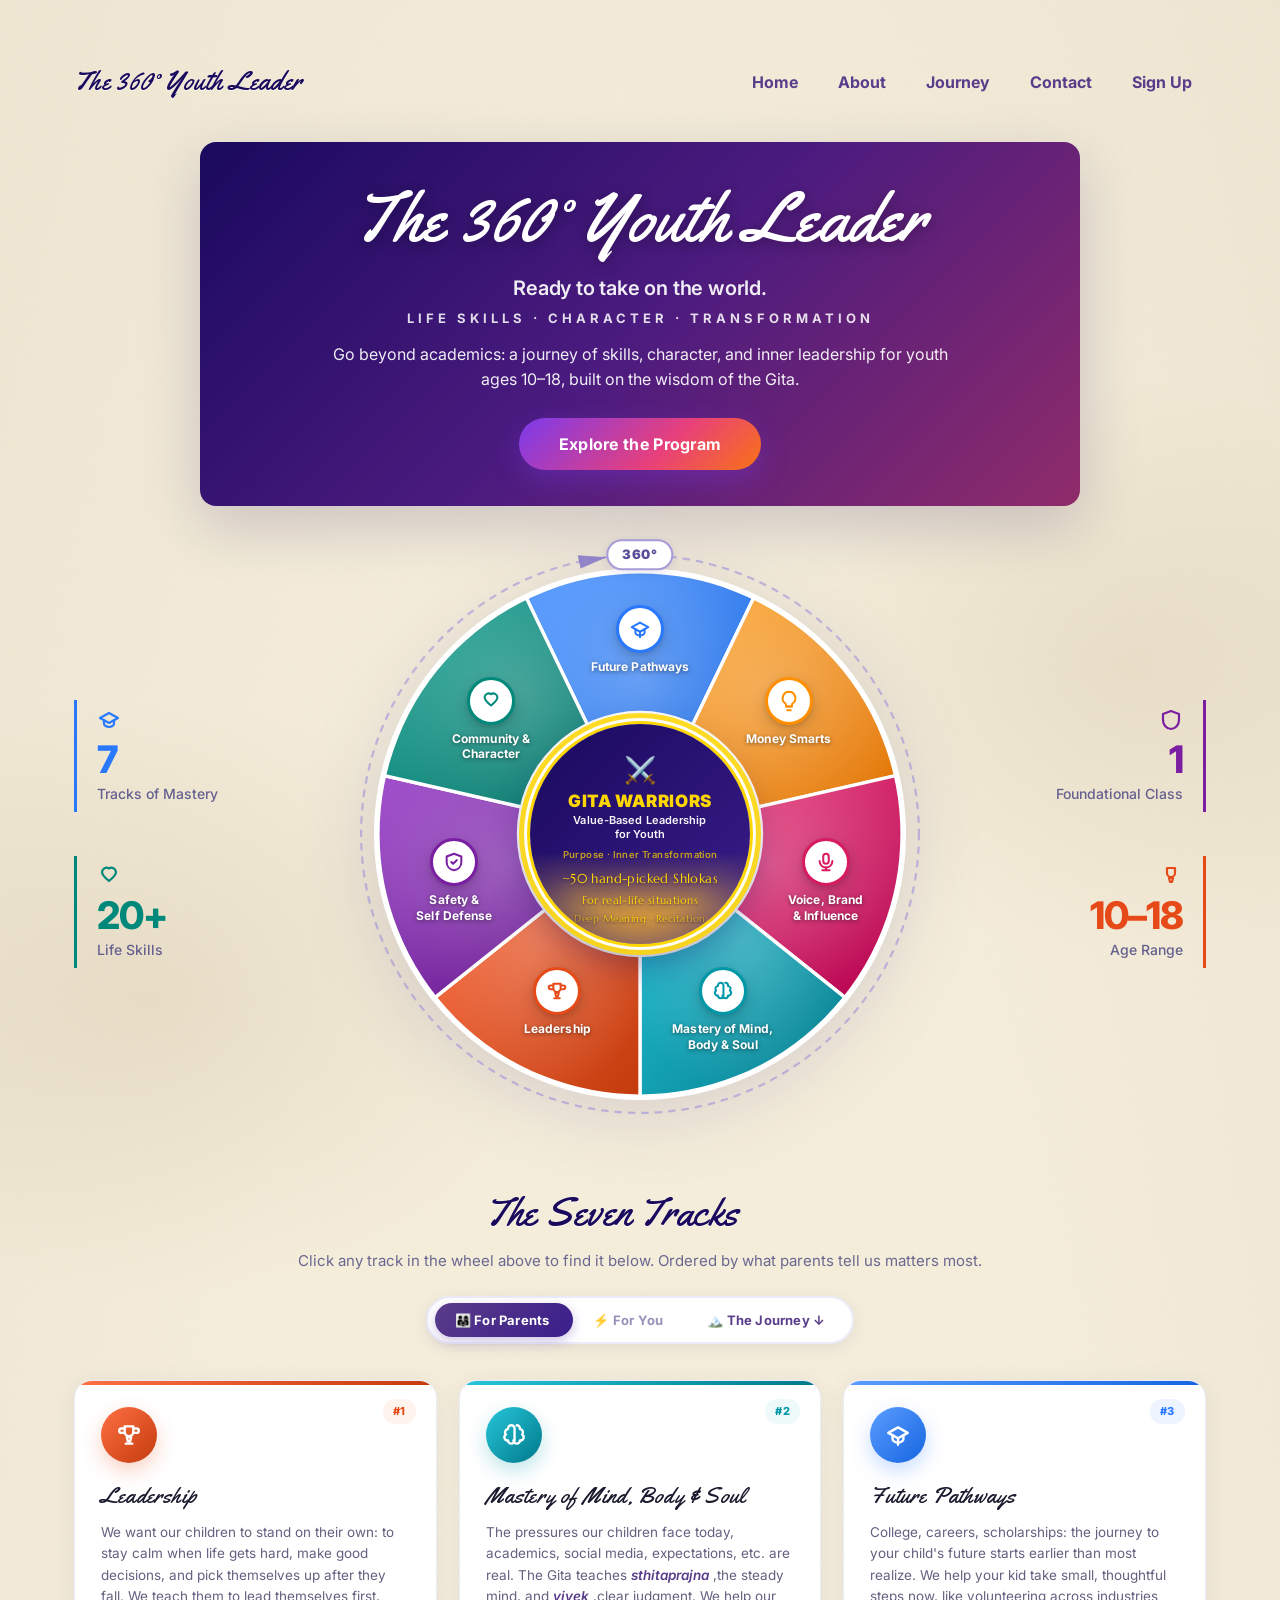
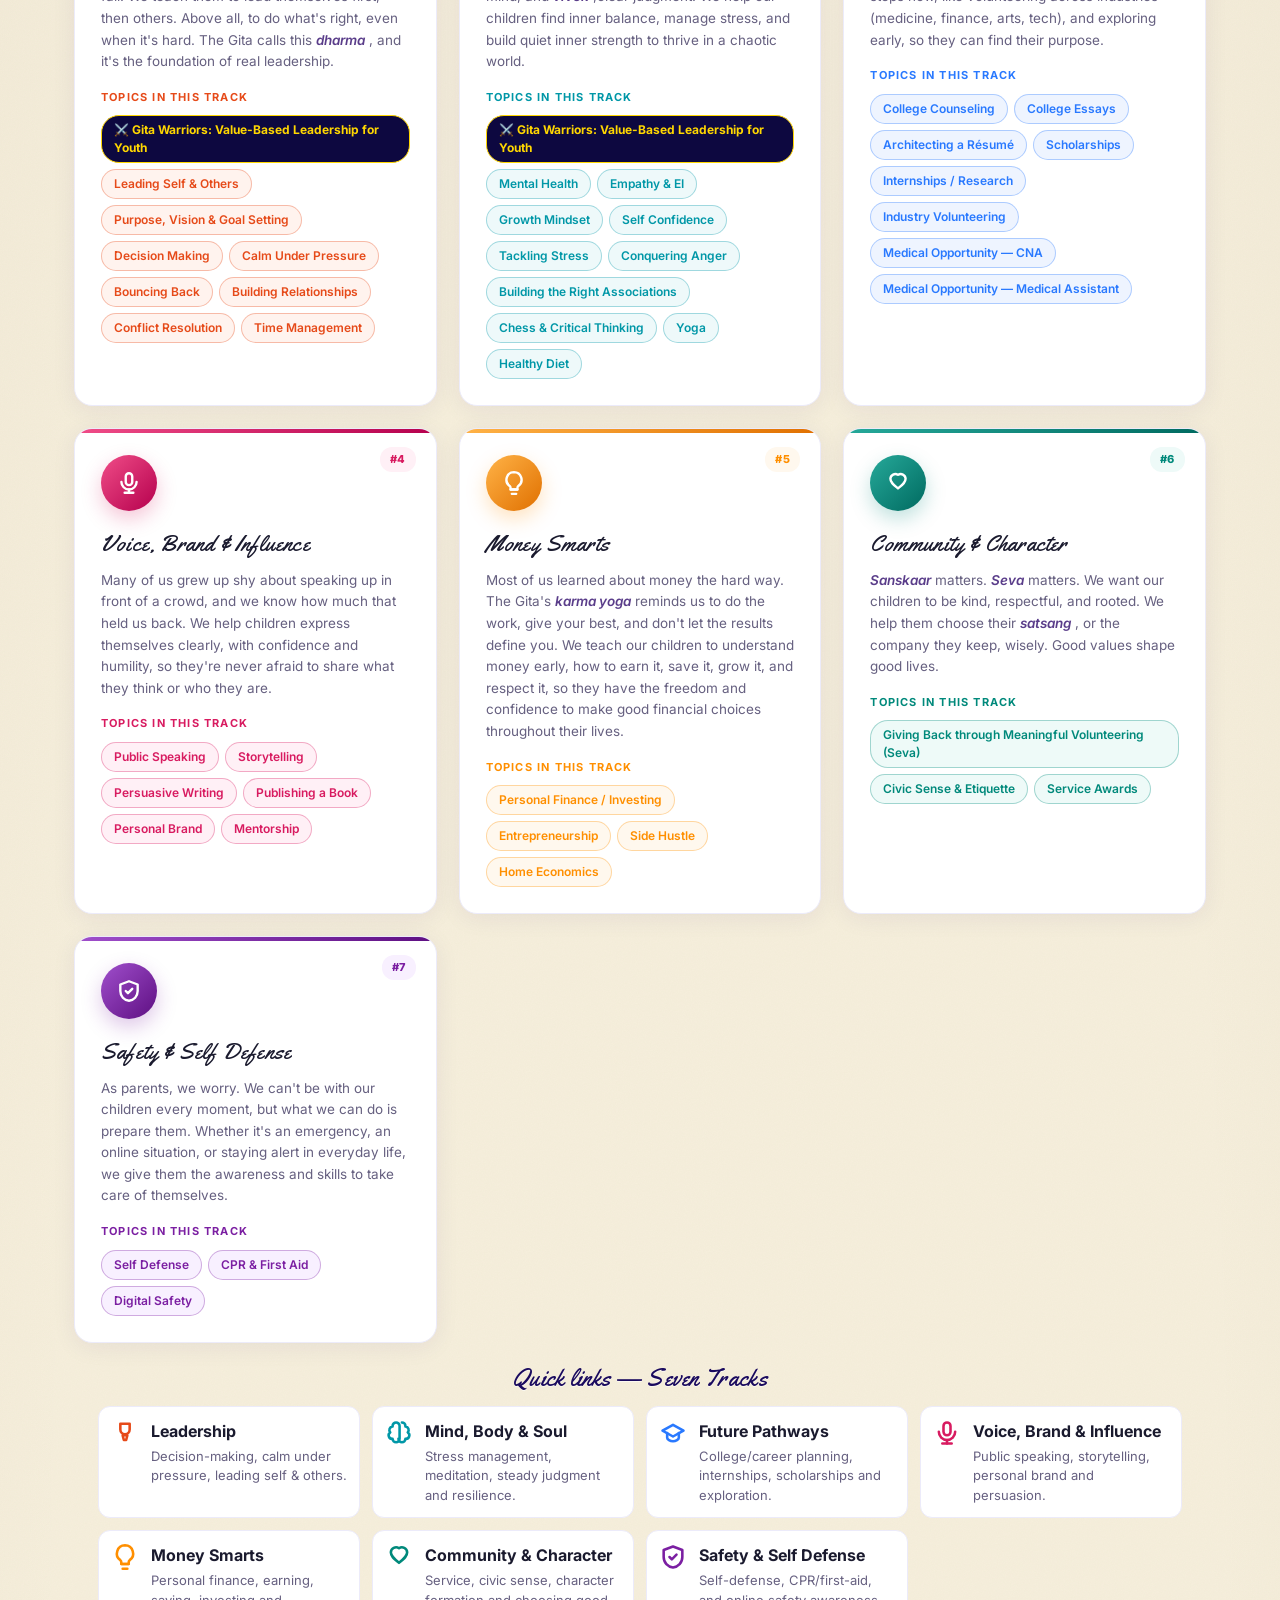
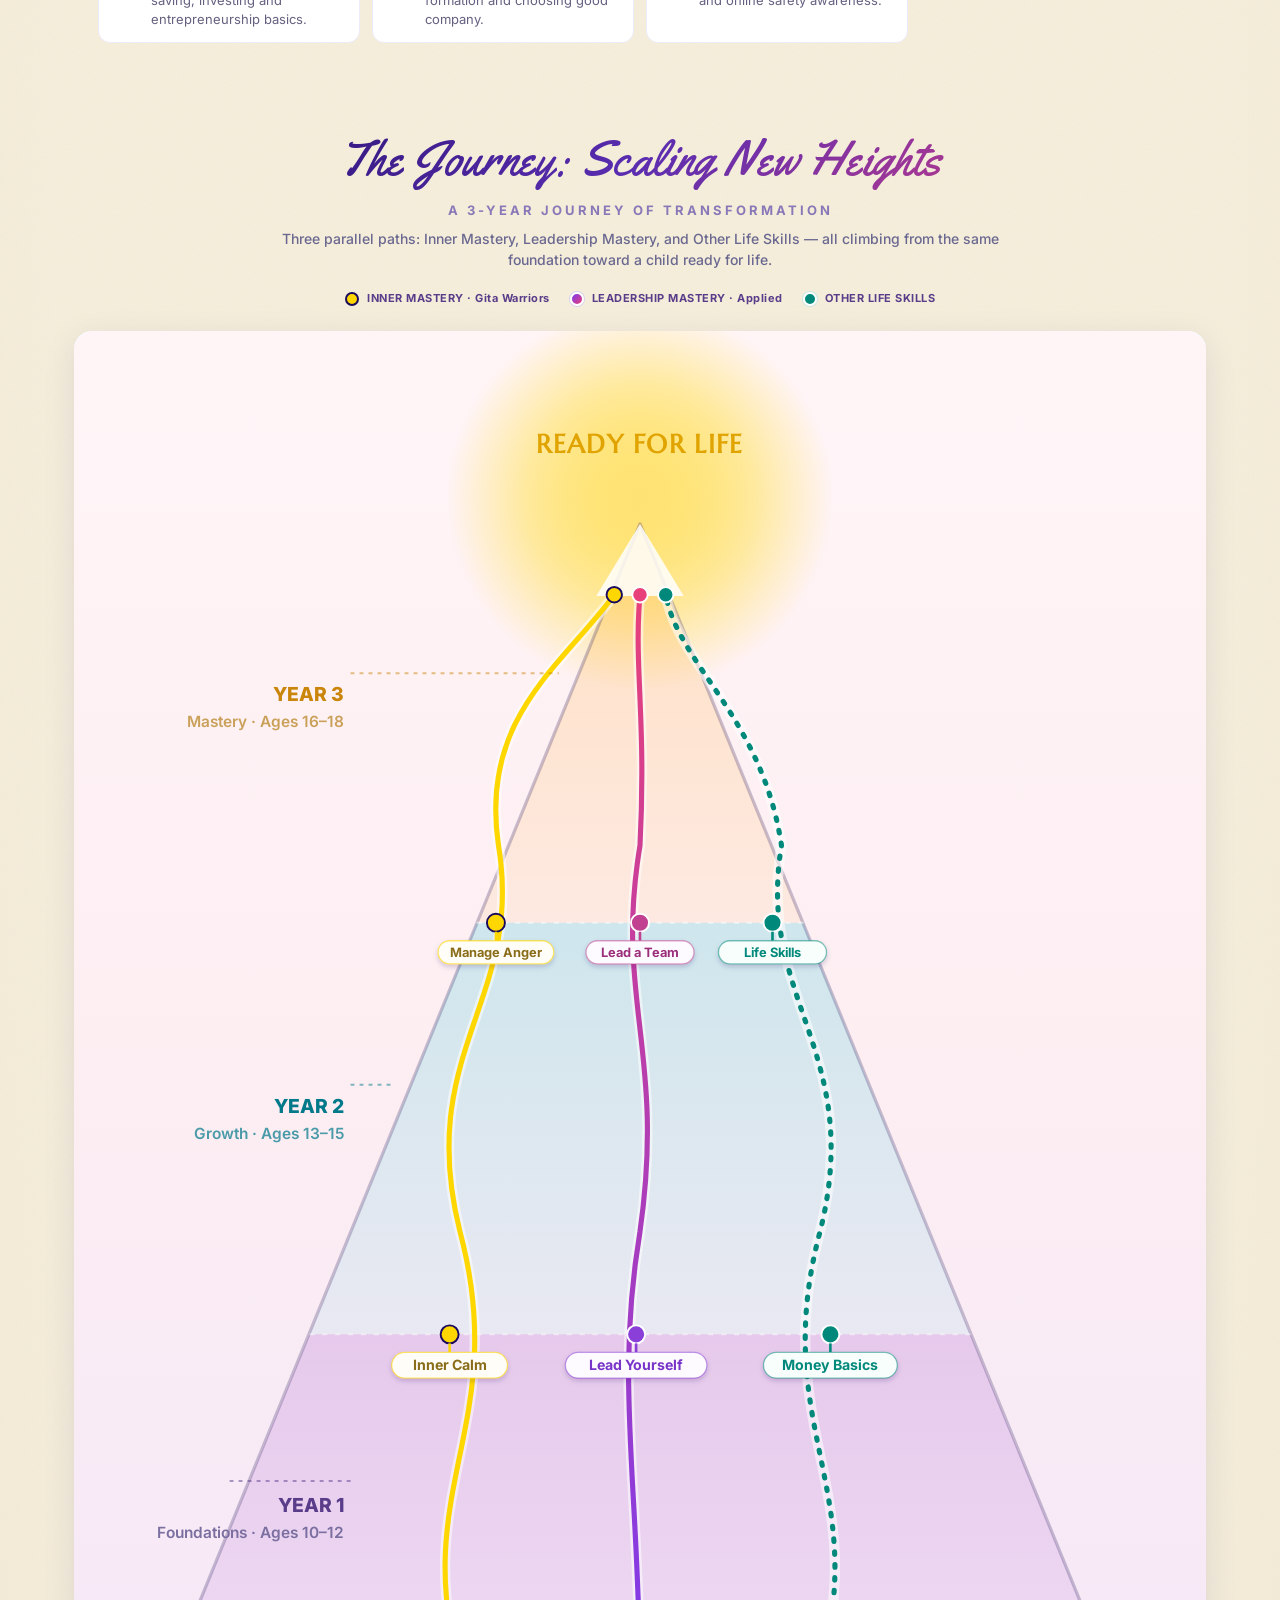
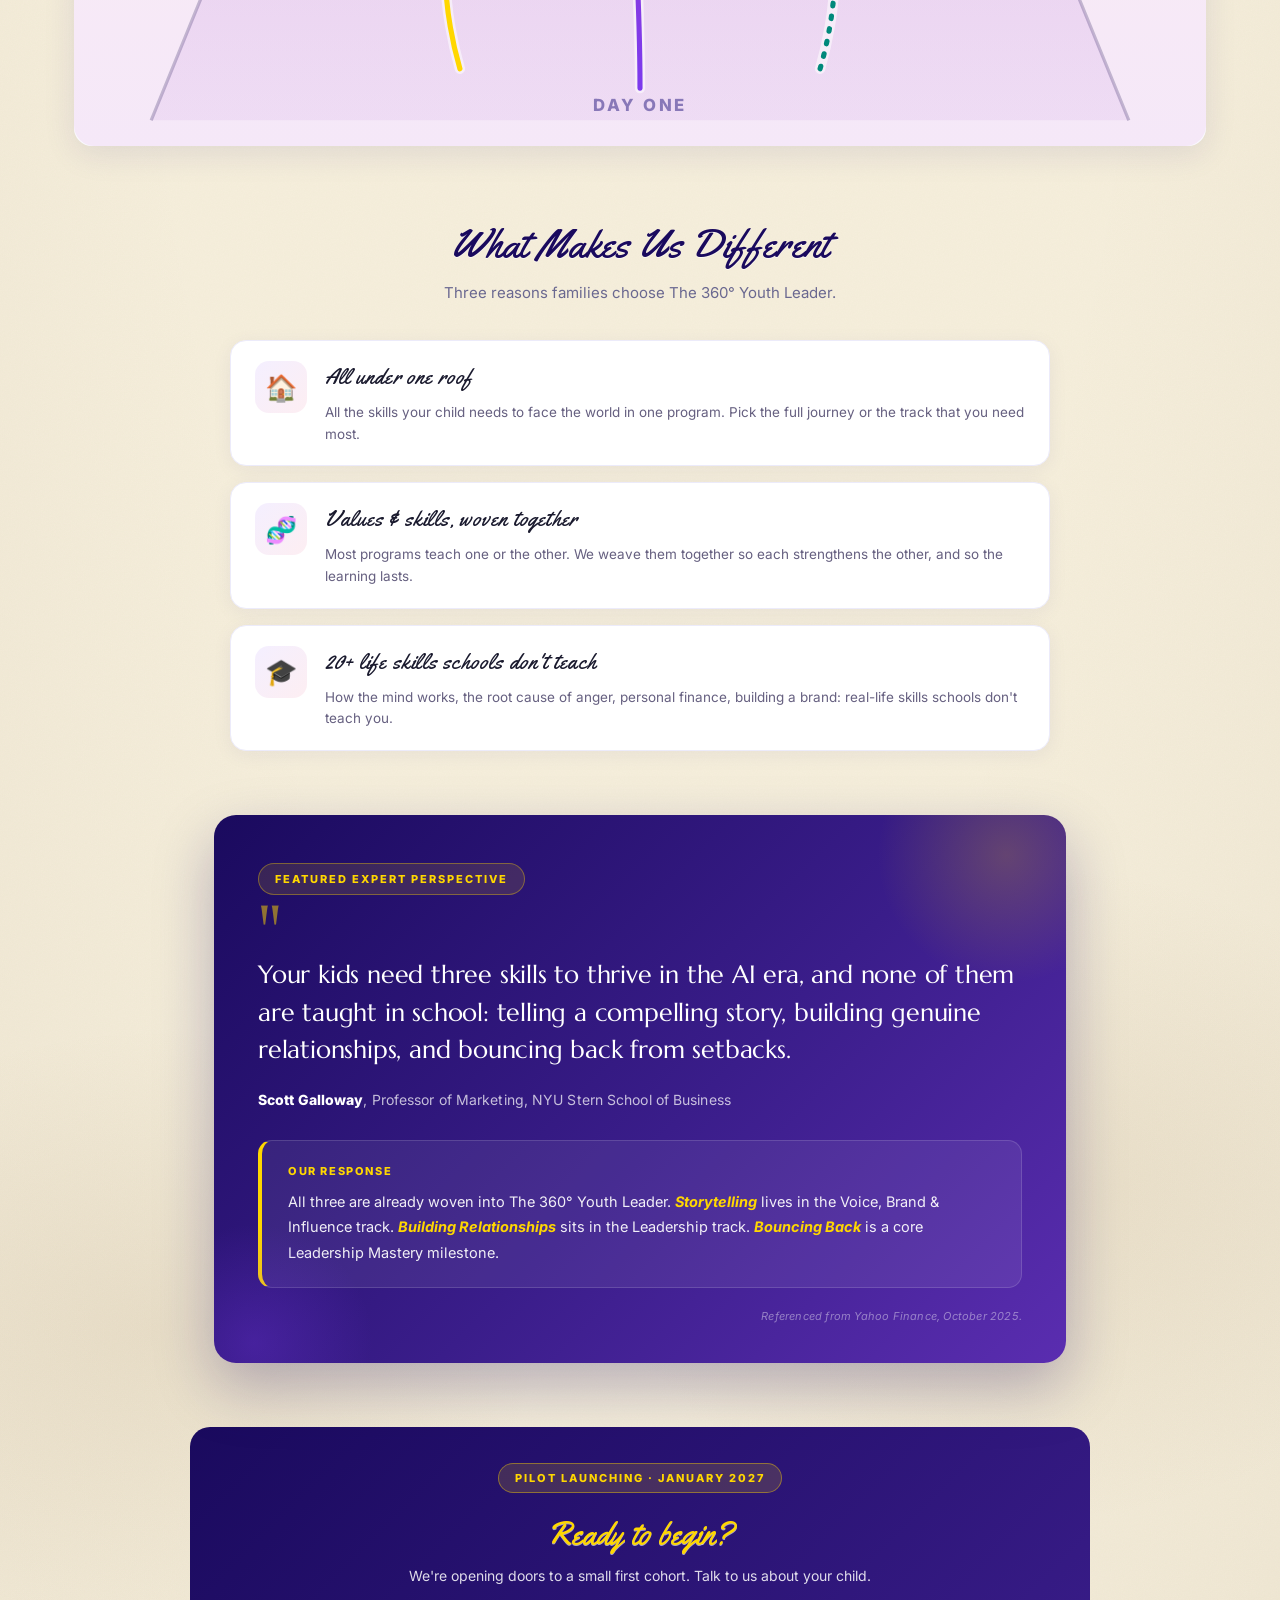
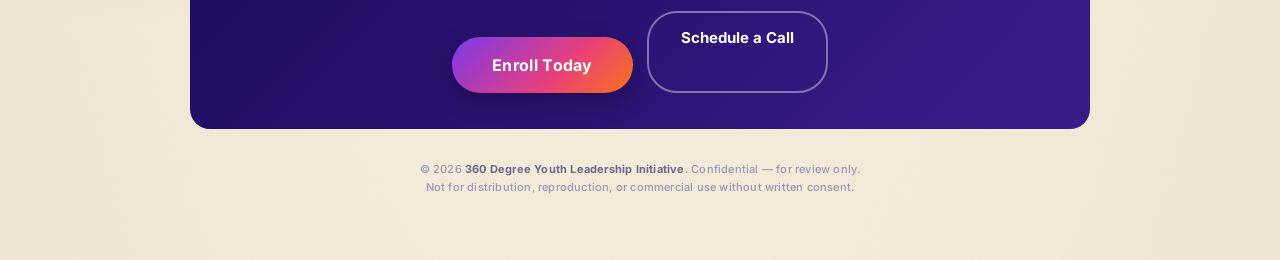
==== commit 83c4c3a0: "Add parchment theme, script headings, and clean up Krishna illustration Site-wide: rustic off-white " ====
--- a/index.html
+++ b/index.html
@@ -4,22 +4,35 @@
 <meta charset="UTF-8">
 <meta name="viewport" content="width=device-width, initial-scale=1.0">
 <title>The 360° Youth Leader — Ready to Take on the World</title>
-<link href="https://fonts.googleapis.com/css2?family=Inter:wght@400;500;600;700;800;900&family=Marcellus&display=swap" rel="stylesheet">
+<link href="https://fonts.googleapis.com/css2?family=Inter:wght@400;500;600;700;800;900&family=Marcellus&family=Yellowtail&display=swap" rel="stylesheet">
 <link rel="stylesheet" href="styles.css">
 <style>
 *{box-sizing:border-box;margin:0;padding:0;}
-body{font-family:'Inter',-apple-system,'Segoe UI',sans-serif;background:#fafaff;color:#1a1a2e;-webkit-font-smoothing:antialiased;-moz-osx-font-smoothing:grayscale;padding:48px 24px 64px;}
+body{
+  font-family:'Inter',-apple-system,'Segoe UI',sans-serif;
+  background-color:#f6efdc;
+  background-image:
+    radial-gradient(ellipse 700px 500px at 12% 15%, rgba(150,115,70,0.12), transparent 60%),
+    radial-gradient(ellipse 600px 480px at 88% 10%, rgba(150,115,70,0.10), transparent 60%),
+    radial-gradient(ellipse 750px 550px at 80% 90%, rgba(140,105,60,0.11), transparent 60%),
+    radial-gradient(ellipse 650px 500px at 12% 92%, rgba(140,105,60,0.10), transparent 60%),
+    radial-gradient(ellipse 100% 90% at 50% 50%, transparent 45%, rgba(120,90,55,0.10) 100%),
+    url("data:image/svg+xml,%3Csvg xmlns='http://www.w3.org/2000/svg' width='180' height='180'%3E%3Cfilter id='n'%3E%3CfeTurbulence type='fractalNoise' baseFrequency='0.85' numOctaves='2' stitchTiles='stitch'/%3E%3CfeColorMatrix type='matrix' values='0 0 0 0 0.45  0 0 0 0 0.36  0 0 0 0 0.24  0 0 0 0.05 0'/%3E%3C/filter%3E%3Crect width='100%25' height='100%25' filter='url(%23n)'/%3E%3C/svg%3E");
+  background-repeat:no-repeat,no-repeat,no-repeat,no-repeat,no-repeat,repeat;
+  color:#1a1a2e;-webkit-font-smoothing:antialiased;-moz-osx-font-smoothing:grayscale;padding:48px 24px 64px;
+}
+h1,h2,h3,.brand,.feat-title,.diff-title,.journey-h,.footer h3,.splash-title{font-family:'Yellowtail','Marcellus',cursive;}
 
 /* Top navigation */
 .topnav{max-width:1180px;margin:0 auto 26px;padding:12px 24px;display:flex;align-items:center;justify-content:space-between;gap:12px}
-.brand{font-weight:900;color:#1a0a5e;font-size:18px;letter-spacing:0.2px}
+.brand{color:#1a0a5e;font-size:27px;letter-spacing:0.3px}
 .nav-links{display:flex;gap:12px}
 .nav-link{padding:8px 12px;border-radius:10px;text-decoration:none;color:#5a3d8a;font-weight:700;background:transparent;border:2px solid transparent}
 .nav-link:hover{background:#f4efff;border-color:#ecebfa}
 
 .hero{text-align:center;max-width:880px;margin:0 auto 36px;}
 .hero{text-align:center;max-width:880px;margin:0 auto 36px;padding:36px;border-radius:16px;background:linear-gradient(135deg,#1a0a5e 0%,#4b1b7f 50%,#8f2c6a 100%);box-shadow:0 20px 60px rgba(26,10,94,0.18)}
-.hero h1{font-size:58px;font-weight:900;letter-spacing:-1.5px;line-height:1.05;margin-bottom:14px;color:#fff}
+.hero h1{font-size:70px;letter-spacing:0.5px;line-height:1.15;margin-bottom:14px;color:#fff;text-shadow:0 3px 14px rgba(0,0,0,0.3)}
 .hero .tag{font-size:20px;font-weight:600;color:rgba(255,255,255,0.92);margin-bottom:6px;letter-spacing:-0.2px;}
 .hero .pillars{font-size:13px;font-weight:700;color:rgba(255,255,255,0.85);letter-spacing:4px;text-transform:uppercase;margin-bottom:14px;}
 .hero .sub{font-size:16px;font-weight:400;color:rgba(255,255,255,0.92);line-height:1.55;max-width:640px;margin:0 auto;}
@@ -86,7 +99,7 @@
 .track-name{font-size:12px;font-weight:700;color:#fff;text-align:center;line-height:1.3;letter-spacing:0.1px;text-shadow:0 1px 4px rgba(0,0,0,0.5);} 
 
 .features{max-width:1180px;margin:72px auto 0;padding:0 24px;} 
-.features h2{font-size:30px;font-weight:800;color:#1a0a5e;text-align:center;margin-bottom:12px;letter-spacing:-0.5px;transition:color .3s;} 
+.features h2{font-size:40px;color:#1a0a5e;text-align:center;margin-bottom:12px;letter-spacing:0.3px;transition:color .3s;}
 .features h2 .youth-emoji{display:inline-block;margin-left:6px;opacity:0;transform:scale(0.5) rotate(-30deg);transition:opacity .3s,transform .4s;} 
 .features.youth-mode h2 .youth-emoji{opacity:1;transform:scale(1) rotate(0deg);} 
 .features.youth-mode h2{background:linear-gradient(135deg,#7c3aed,#e8407a,#f97316);-webkit-background-clip:text;-webkit-text-fill-color:transparent;background-clip:text;} 
@@ -119,7 +132,7 @@
 .feat-icon{width:56px;height:56px;border-radius:50%;background:var(--g);display:flex;align-items:center;justify-content:center;margin-bottom:16px;box-shadow:0 8px 20px var(--c-shadow);} 
 .feat-icon svg{width:26px;height:26px;color:#fff;} 
 .feat-rank{position:absolute;top:18px;right:20px;font-size:11px;font-weight:800;color:var(--c);background:var(--bg);padding:4px 10px;border-radius:12px;letter-spacing:0.5px;} 
-.feat-title{font-size:18px;font-weight:800;color:#1a1a2e;margin-bottom:8px;letter-spacing:-0.2px;} 
+.feat-title{font-size:23px;color:#1a1a2e;margin-bottom:8px;letter-spacing:0.2px;}
 .feat-desc{font-size:13.5px;font-weight:400;color:#666080;line-height:1.6;margin-bottom:16px;} 
 .feat-desc em{font-style:italic;font-weight:600;color:#5a3d8a;} 
 
@@ -129,7 +142,7 @@
 .topic-pill.gita{background:#0d0840;color:#FFD700;border:1.5px solid #FFD700;font-weight:700;} 
 
 .footer{max-width:900px;margin:64px auto 0;padding:36px 24px;background:linear-gradient(135deg,#1a0a5e 0%,#3a1d8a 100%);border-radius:20px;text-align:center;color:#fff;} 
-.footer h3{font-size:24px;font-weight:800;color:#FFD700;margin-bottom:10px;letter-spacing:-0.3px;} 
+.footer h3{font-size:32px;color:#FFD700;margin-bottom:10px;letter-spacing:0.3px;}
 .footer p{font-size:14px;color:rgba(255,255,255,0.85);line-height:1.6;max-width:560px;margin:0 auto 20px;} 
 .footer .cta{box-shadow:0 8px 24px rgba(0,0,0,0.3);} 
 
@@ -140,7 +153,7 @@
 
 /* JOURNEY SECTION */
 .journey-section{max-width:1180px;margin:80px auto 0;padding:0 24px;} 
-.journey-h{font-size:36px;font-weight:900;color:#1a0a5e;text-align:center;letter-spacing:-1px;margin-bottom:6px;background:linear-gradient(135deg,#1a0a5e 0%,#5a2db0 50%,#e8407a 100%);-webkit-background-clip:text;-webkit-text-fill-color:transparent;background-clip:text;} 
+.journey-h{font-size:48px;color:#1a0a5e;text-align:center;letter-spacing:0.3px;margin-bottom:6px;background:linear-gradient(135deg,#1a0a5e 0%,#5a2db0 50%,#e8407a 100%);-webkit-background-clip:text;-webkit-text-fill-color:transparent;background-clip:text;}
 .journey-tag{font-size:13px;font-weight:700;color:#8878b8;letter-spacing:3px;text-transform:uppercase;text-align:center;margin-bottom:8px;} 
 .journey-sub{font-size:14px;font-weight:500;color:#6a6890;text-align:center;margin-bottom:20px;max-width:780px;margin-left:auto;margin-right:auto;} 
 .journey-legend{display:flex;justify-content:center;gap:20px;margin-bottom:24px;font-size:11px;font-weight:700;color:#5a3d8a;letter-spacing:0.5px;flex-wrap:wrap;} 
@@ -163,7 +176,7 @@
 .expert-response-text em{font-style:italic;font-weight:700;color:#FFD700;}
 .expert-source{position:relative;font-size:11px;color:rgba(255,255,255,0.42);margin-top:20px;text-align:right;font-style:italic;letter-spacing:0.2px;}
 
-.differentiators h2{font-size:30px;font-weight:800;color:#1a0a5e;text-align:center;margin-bottom:12px;letter-spacing:-0.5px;}
+.differentiators h2{font-size:40px;color:#1a0a5e;text-align:center;margin-bottom:12px;letter-spacing:0.3px;}
 .differentiators .sub3{text-align:center;color:#6a6890;font-size:15px;margin-bottom:36px;} 
 .diff-grid{display:grid;grid-template-columns:repeat(auto-fit,minmax(300px,1fr));gap:20px;}
 .diff-list{display:flex;flex-direction:column;gap:16px;max-width:820px;margin:0 auto;}
@@ -175,7 +188,7 @@
 .diff-card::before{content:'';position:absolute;top:0;left:0;bottom:0;width:5px;background:var(--g);} 
 .diff-card:hover{transform:translateY(-4px);box-shadow:0 14px 32px rgba(40,30,120,0.12);} 
 .diff-num{font-size:32px;font-weight:900;color:var(--c);opacity:0.18;line-height:1;margin-bottom:6px;letter-spacing:-1.5px;} 
-.diff-title{font-size:17px;font-weight:800;color:#1a1a2e;margin-bottom:8px;letter-spacing:-0.2px;} 
+.diff-title{font-size:22px;color:#1a1a2e;margin-bottom:8px;letter-spacing:0.2px;} 
 .diff-desc{font-size:13.5px;font-weight:400;color:#666080;line-height:1.6;} 
 
 @media (max-width:980px){
@@ -215,7 +228,7 @@
 @keyframes splashFade{0%{opacity:1;}88%{opacity:1;}100%{opacity:0;pointer-events:none;visibility:hidden;}}
 .splash-text{position:absolute;top:12%;left:50%;transform:translateX(-50%);text-align:center;width:90%;max-width:640px;opacity:0;animation:splashTextIn .6s cubic-bezier(.2,.7,.3,1) .25s both;}
 @keyframes splashTextIn{0%{opacity:0;transform:translate(-50%,10px);}100%{opacity:1;transform:translate(-50%,0);}}
-.splash-title{font-family:'Marcellus',serif;font-size:clamp(28px,5vw,46px);font-weight:700;color:#fff;letter-spacing:0.5px;text-shadow:0 4px 18px rgba(0,0,0,0.18);}
+.splash-title{font-family:'Yellowtail','Marcellus',cursive;font-size:clamp(32px,6vw,54px);color:#fff;letter-spacing:0.5px;text-shadow:0 4px 18px rgba(0,0,0,0.25);}
 .splash-sub{margin-top:8px;font-size:clamp(14px,2.2vw,19px);font-weight:600;color:rgba(255,255,255,0.92);letter-spacing:0.3px;}
 .krishna-stage{position:absolute;left:6%;bottom:4%;width:min(46vw,320px);opacity:0;animation:krishnaIn .6s cubic-bezier(.3,.7,.3,1) .35s both;}
 @keyframes krishnaIn{0%{opacity:0;transform:translateY(18px) scale(.94);}100%{opacity:1;transform:translateY(0) scale(1);}}
@@ -255,55 +268,60 @@
 
       <ellipse cx="150" cy="286" rx="72" ry="10" fill="#000" opacity="0.15"/>
 
+      <path d="M222,15 Q268,118 222,220" stroke="#1a1330" stroke-width="14" fill="none" stroke-linecap="round"/>
       <path d="M222,15 Q268,118 222,220" stroke="#E8A800" stroke-width="9" fill="none" stroke-linecap="round"/>
-      <path class="bowstring" d="M222,15 L214,118 L222,220" stroke="#3a2a12" stroke-width="2.5" fill="none" stroke-linejoin="round"/>
-
-      <path d="M108,175 L188,175 L212,272 Q148,292 84,272 Z" fill="url(#dhotiGrad)"/>
+      <path d="M222,15 Q262,118 222,220" stroke="#FFD670" stroke-width="2.5" fill="none" stroke-linecap="round" opacity="0.75"/>
+      <path class="bowstring" d="M222,15 L214,118 L222,220" stroke="#1a1330" stroke-width="4.5" fill="none" stroke-linejoin="round" stroke-linecap="round"/>
+      <path class="bowstring" d="M222,15 L214,118 L222,220" stroke="#6b5a42" stroke-width="2" fill="none" stroke-linejoin="round" stroke-linecap="round"/>
+
+      <path d="M108,175 L188,175 L212,272 Q148,292 84,272 Z" fill="url(#dhotiGrad)" stroke="#1a1330" stroke-width="3.5" stroke-linejoin="round"/>
       <path d="M148,178 L146,266" stroke="#C77800" stroke-width="3" opacity="0.5"/>
-      <circle cx="148" cy="180" r="8" fill="#E8A800" stroke="#C77800" stroke-width="1.5"/>
-
-      <ellipse cx="122" cy="280" rx="14" ry="8" fill="#4F7FE8"/>
-      <ellipse cx="172" cy="280" rx="14" ry="8" fill="#4F7FE8"/>
-
-      <ellipse cx="148" cy="155" rx="40" ry="38" fill="#4F7FE8"/>
-      <circle cx="120" cy="140" r="4" fill="#E8A800"/>
-      <circle cx="133" cy="144" r="4" fill="#E8A800"/>
-      <circle cx="148" cy="146" r="4" fill="#E8A800"/>
-      <circle cx="163" cy="144" r="4" fill="#E8A800"/>
-      <circle cx="176" cy="140" r="4" fill="#E8A800"/>
-
+      <circle cx="148" cy="180" r="8" fill="#E8A800" stroke="#1a1330" stroke-width="2.5"/>
+
+      <ellipse cx="122" cy="280" rx="14" ry="8" fill="#4F7FE8" stroke="#1a1330" stroke-width="3"/>
+      <ellipse cx="172" cy="280" rx="14" ry="8" fill="#4F7FE8" stroke="#1a1330" stroke-width="3"/>
+
+      <ellipse cx="148" cy="155" rx="40" ry="38" fill="#4F7FE8" stroke="#1a1330" stroke-width="3.5"/>
+      <circle cx="120" cy="140" r="4" fill="#E8A800" stroke="#1a1330" stroke-width="1.5"/>
+      <circle cx="133" cy="144" r="4" fill="#E8A800" stroke="#1a1330" stroke-width="1.5"/>
+      <circle cx="148" cy="146" r="4" fill="#E8A800" stroke="#1a1330" stroke-width="1.5"/>
+      <circle cx="163" cy="144" r="4" fill="#E8A800" stroke="#1a1330" stroke-width="1.5"/>
+      <circle cx="176" cy="140" r="4" fill="#E8A800" stroke="#1a1330" stroke-width="1.5"/>
+
+      <path d="M170,148 L222,118" stroke="#1a1330" stroke-width="27" stroke-linecap="round"/>
       <path d="M170,148 L222,118" stroke="#4F7FE8" stroke-width="22" stroke-linecap="round"/>
-      <ellipse cx="188" cy="136" rx="12" ry="9" fill="none" stroke="#E8A800" stroke-width="5" transform="rotate(-25 188 136)"/>
-      <circle cx="222" cy="118" r="13" fill="#4F7FE8"/>
+      <ellipse cx="188" cy="136" rx="13" ry="10" fill="none" stroke="#1a1330" stroke-width="7.5" transform="rotate(-25 188 136)"/>
+      <ellipse cx="188" cy="136" rx="13" ry="10" fill="none" stroke="#E8A800" stroke-width="4.5" transform="rotate(-25 188 136)"/>
+      <circle cx="222" cy="118" r="13" fill="#4F7FE8" stroke="#1a1330" stroke-width="3"/>
 
       <g transform="translate(214,118)" class="nocked-arrow">
         <g class="draw-rig">
-          <path d="M-70,-2 L-52,-8 L-61,-2 Z" fill="#1f52c4"/>
-          <path d="M-70,6 L-52,-2 L-61,6 Z" fill="#2f6fed"/>
-          <rect x="-58" y="-3" width="70" height="6" rx="3" fill="url(#arrowShaft)"/>
-          <path d="M10,-3 L10,3 L28,0 Z" fill="url(#arrowHead)"/>
-          <rect x="4" y="-4" width="6" height="8" fill="#cfd3dc"/>
+          <path d="M-70,-2 L-52,-8 L-61,-2 Z" fill="#1f52c4" stroke="#1a1330" stroke-width="1" stroke-linejoin="round"/>
+          <path d="M-70,6 L-52,-2 L-61,6 Z" fill="#2f6fed" stroke="#1a1330" stroke-width="1" stroke-linejoin="round"/>
+          <rect x="-58" y="-3" width="70" height="6" rx="3" fill="url(#arrowShaft)" stroke="#1a1330" stroke-width="1"/>
+          <path d="M10,-3 L10,3 L28,0 Z" fill="url(#arrowHead)" stroke="#1a1330" stroke-width="1" stroke-linejoin="round"/>
+          <rect x="4" y="-4" width="6" height="8" fill="#cfd3dc" stroke="#1a1330" stroke-width="1"/>
         </g>
       </g>
 
       <g class="k-head">
-        <rect x="138" y="130" width="20" height="18" rx="6" fill="#4F7FE8"/>
-        <ellipse cx="102" cy="95" rx="8" ry="11" fill="#4F7FE8"/>
-        <ellipse cx="194" cy="95" rx="8" ry="11" fill="#4F7FE8"/>
-        <circle cx="102" cy="108" r="3.5" fill="#E8A800"/>
-        <circle cx="194" cy="108" r="3.5" fill="#E8A800"/>
-        <circle cx="148" cy="92" r="48" fill="#4F7FE8"/>
-        <path d="M100,85 Q96,40 148,34 Q200,40 196,85 Q190,55 148,52 Q106,55 100,85 Z" fill="#1a1330"/>
-        <circle cx="148" cy="42" r="19" fill="#1a1330"/>
-        <path d="M130,28 Q112,4 96,10 Q108,22 105,36 Q120,28 130,28 Z" fill="#2FAE6E"/>
-        <ellipse cx="112" cy="18" rx="7" ry="10" fill="#FFD700" transform="rotate(-30 112 18)"/>
-        <circle cx="112" cy="18" r="3" fill="#1a4d8f"/>
-        <path d="M108,72 Q148,58 188,72 L184,80 Q148,68 112,80 Z" fill="#E8A800"/>
-        <polygon points="118,72 123,62 128,72" fill="#E8A800"/>
-        <polygon points="140,66 145,54 150,66" fill="#E8A800"/>
-        <polygon points="162,66 167,58 172,66" fill="#E8A800"/>
-        <circle cx="148" cy="74" r="7" fill="#D6304A" stroke="#a8102a" stroke-width="1"/>
-        <path d="M144,84 Q148,78 152,84 L149,92 L147,92 Z" fill="#fff"/>
+        <rect x="138" y="130" width="20" height="18" rx="6" fill="#4F7FE8" stroke="#1a1330" stroke-width="3"/>
+        <ellipse cx="102" cy="95" rx="8" ry="11" fill="#4F7FE8" stroke="#1a1330" stroke-width="2.5"/>
+        <ellipse cx="194" cy="95" rx="8" ry="11" fill="#4F7FE8" stroke="#1a1330" stroke-width="2.5"/>
+        <circle cx="102" cy="108" r="3.5" fill="#E8A800" stroke="#1a1330" stroke-width="1.5"/>
+        <circle cx="194" cy="108" r="3.5" fill="#E8A800" stroke="#1a1330" stroke-width="1.5"/>
+        <circle cx="148" cy="92" r="48" fill="#4F7FE8" stroke="#1a1330" stroke-width="4"/>
+        <path d="M100,85 Q96,40 148,34 Q200,40 196,85 Q190,55 148,52 Q106,55 100,85 Z" fill="#1a1330" stroke="#0d0a1a" stroke-width="2.5" stroke-linejoin="round"/>
+        <circle cx="148" cy="42" r="19" fill="#1a1330" stroke="#0d0a1a" stroke-width="2.5"/>
+        <path d="M130,28 Q112,4 96,10 Q108,22 105,36 Q120,28 130,28 Z" fill="#2FAE6E" stroke="#1a1330" stroke-width="2" stroke-linejoin="round"/>
+        <ellipse cx="112" cy="18" rx="7" ry="10" fill="#FFD700" stroke="#1a1330" stroke-width="1.8" transform="rotate(-30 112 18)"/>
+        <circle cx="112" cy="18" r="3" fill="#1a4d8f" stroke="#0d0a1a" stroke-width="1"/>
+        <path d="M108,72 Q148,58 188,72 L184,80 Q148,68 112,80 Z" fill="#E8A800" stroke="#1a1330" stroke-width="2.5" stroke-linejoin="round"/>
+        <polygon points="118,72 123,62 128,72" fill="#E8A800" stroke="#1a1330" stroke-width="2" stroke-linejoin="round"/>
+        <polygon points="140,66 145,54 150,66" fill="#E8A800" stroke="#1a1330" stroke-width="2" stroke-linejoin="round"/>
+        <polygon points="162,66 167,58 172,66" fill="#E8A800" stroke="#1a1330" stroke-width="2" stroke-linejoin="round"/>
+        <circle cx="148" cy="74" r="7" fill="#D6304A" stroke="#1a1330" stroke-width="1.8"/>
+        <path d="M144,84 Q148,78 152,84 L149,92 L147,92 Z" fill="#fff" stroke="#1a1330" stroke-width="1.2" stroke-linejoin="round"/>
         <path d="M118,86 Q126,82 134,86" stroke="#1a1330" stroke-width="2.5" fill="none" stroke-linecap="round"/>
         <path d="M162,86 Q170,82 178,86" stroke="#1a1330" stroke-width="2.5" fill="none" stroke-linecap="round"/>
         <ellipse cx="128" cy="98" rx="6" ry="8" fill="#14121f"/>
@@ -312,9 +330,10 @@
         <circle cx="170" cy="95" r="1.8" fill="#fff"/>
         <ellipse cx="115" cy="112" rx="8" ry="5" fill="#FF9BB0" opacity="0.55"/>
         <ellipse cx="181" cy="112" rx="8" ry="5" fill="#FF9BB0" opacity="0.55"/>
-        <path d="M138,116 Q148,122 158,116" stroke="#2a1a10" stroke-width="2.2" fill="none" stroke-linecap="round"/>
+        <path d="M138,116 Q148,122 158,116" stroke="#1a1330" stroke-width="2.2" fill="none" stroke-linecap="round"/>
       </g>
 
+      <path class="back-arm" d="M115,150 Q70,100 195,108" stroke="#1a1330" stroke-width="20" stroke-linecap="round" fill="none"/>
       <path class="back-arm" d="M115,150 Q70,100 195,108" stroke="#4F7FE8" stroke-width="15" stroke-linecap="round" fill="none"/>
     </svg>
     <svg class="flying-arrow" viewBox="0 0 100 20" xmlns="http://www.w3.org/2000/svg">
@@ -322,11 +341,11 @@
         <linearGradient id="arrowShaft2" x1="0" y1="0" x2="1" y2="0"><stop offset="0%" stop-color="#2F6FED"/><stop offset="55%" stop-color="#9B4FE0"/><stop offset="100%" stop-color="#FF8A3D"/></linearGradient>
         <linearGradient id="arrowHead2" x1="0" y1="0" x2="1" y2="0"><stop offset="0%" stop-color="#FFD37A"/><stop offset="100%" stop-color="#FF7A2E"/></linearGradient>
       </defs>
-      <path d="M0,8 L22,2 L11,10 Z" fill="#1f52c4"/>
-      <path d="M0,18 L22,10 L11,10 Z" fill="#2f6fed"/>
-      <rect x="14" y="7" width="62" height="6" rx="3" fill="url(#arrowShaft2)"/>
-      <rect x="70" y="6" width="6" height="8" fill="#cfd3dc"/>
-      <path d="M76,3 L100,10 L76,17 L82,10 Z" fill="url(#arrowHead2)"/>
+      <path d="M0,8 L22,2 L11,10 Z" fill="#1f52c4" stroke="#1a1330" stroke-width="1" stroke-linejoin="round"/>
+      <path d="M0,18 L22,10 L11,10 Z" fill="#2f6fed" stroke="#1a1330" stroke-width="1" stroke-linejoin="round"/>
+      <rect x="14" y="7" width="62" height="6" rx="3" fill="url(#arrowShaft2)" stroke="#1a1330" stroke-width="1"/>
+      <rect x="70" y="6" width="6" height="8" fill="#cfd3dc" stroke="#1a1330" stroke-width="1"/>
+      <path d="M76,3 L100,10 L76,17 L82,10 Z" fill="url(#arrowHead2)" stroke="#1a1330" stroke-width="1" stroke-linejoin="round"/>
     </svg>
   </div>
 </div>
@@ -430,7 +449,7 @@
   <div class="feat-grid" id="grid"></div>
 
   <div class="tracks-paragraphs" id="tracks-paragraphs">
-    <h3 style="text-align:center;margin-top:6px;font-size:18px;font-weight:800;color:#1a0a5e">Quick links — Seven Tracks</h3>
+    <h3 style="text-align:center;margin-top:6px;font-size:24px;color:#1a0a5e">Quick links — Seven Tracks</h3>
     <div class="tracks-list">
       <a class="track-paragraph" href="javascript:void(0)" onclick="highlightCard('lead')">
         <svg viewBox="0 0 24 24" fill="none" stroke="#E64A19" stroke-width="2.2" stroke-linecap="round" stroke-linejoin="round"><path d="M8 4h8v5a4 4 0 0 1-8 0V4z"/><path d="M10 14h4l-1 4h-2l-1-4z"/></svg>
--- a/styles.css
+++ b/styles.css
@@ -1,7 +1,7 @@
-@import url('https://fonts.googleapis.com/css2?family=Inter:wght@400;500;600;700;800;900&family=Marcellus&display=swap');
+@import url('https://fonts.googleapis.com/css2?family=Inter:wght@400;500;600;700;800;900&family=Marcellus&family=Yellowtail&display=swap');
 
 :root {
-  --bg: #fafaff;
+  --bg: #f6efdc;
   --muted: #6a6890;
   --brand: #1a0a5e;
   --accent1: #7c3aed;
@@ -10,6 +10,7 @@
   --soft: #f4efff;
   --line: #ecebfa;
   --white: #ffffff;
+  --heading-font: 'Yellowtail', 'Marcellus', cursive;
 }
 
 * { box-sizing: border-box; }
@@ -17,11 +18,31 @@
 body {
   margin: 0;
   font-family: 'Inter', -apple-system, 'Segoe UI', sans-serif;
-  background: var(--bg);
+  background-color: var(--bg);
+  background-image:
+    radial-gradient(ellipse 700px 500px at 12% 15%, rgba(150,115,70,0.12), transparent 60%),
+    radial-gradient(ellipse 600px 480px at 88% 10%, rgba(150,115,70,0.10), transparent 60%),
+    radial-gradient(ellipse 750px 550px at 80% 90%, rgba(140,105,60,0.11), transparent 60%),
+    radial-gradient(ellipse 650px 500px at 12% 92%, rgba(140,105,60,0.10), transparent 60%),
+    radial-gradient(ellipse 100% 90% at 50% 50%, transparent 45%, rgba(120,90,55,0.10) 100%),
+    url("data:image/svg+xml,%3Csvg xmlns='http://www.w3.org/2000/svg' width='180' height='180'%3E%3Cfilter id='n'%3E%3CfeTurbulence type='fractalNoise' baseFrequency='0.85' numOctaves='2' stitchTiles='stitch'/%3E%3CfeColorMatrix type='matrix' values='0 0 0 0 0.45  0 0 0 0 0.36  0 0 0 0 0.24  0 0 0 0.05 0'/%3E%3C/filter%3E%3Crect width='100%25' height='100%25' filter='url(%23n)'/%3E%3C/svg%3E");
+  background-repeat: no-repeat, no-repeat, no-repeat, no-repeat, no-repeat, repeat;
   color: #1a1a2e;
   line-height: 1.5;
   -webkit-font-smoothing: antialiased;
 }
+
+h1, h2, h3, .brand, .hero h1, .track-hero h1, .card h3 {
+  font-family: var(--heading-font);
+  font-weight: 400;
+  letter-spacing: 0.3px;
+  color: var(--brand);
+  text-shadow: 0 1px 0 rgba(255,255,255,0.6);
+  line-height: 1.3;
+}
+h1 { font-size: 2.1em; }
+h2 { font-size: 1.7em; }
+h3 { font-size: 1.4em; }
 
 a { color: inherit; }
 img { max-width: 100%; display: block; }
@@ -38,10 +59,8 @@
 }
 
 .brand {
-  font-weight: 900;
-  color: var(--brand);
-  font-size: 18px;
-  letter-spacing: 0.2px;
+  font-size: 26px;
+  letter-spacing: 0.3px;
 }
 
 .nav-links {
@@ -77,10 +96,11 @@
 }
 
 .hero h1 {
-  font-size: 36px;
-  margin: 0 0 8px;
-  font-weight: 900;
-  line-height: 1.05;
+  font-size: 46px;
+  margin: 0 0 10px;
+  line-height: 1.15;
+  color: #fff;
+  text-shadow: 0 2px 10px rgba(0,0,0,0.25);
 }
 
 .hero .sub {
@@ -127,7 +147,7 @@
   border: 1px solid #ecebfa;
 }
 
-.card h3 { margin: 0 0 8px; }
+.card h3 { margin: 0 0 8px; font-size: 22px; }
 
 .btn {
   display: inline-block;
@@ -180,7 +200,7 @@
 }
 
 .track-hero .text { display: flex; flex-direction: column; }
-.track-hero h1 { margin: 0; font-size: 22px; }
+.track-hero h1 { margin: 0; font-size: 32px; color: #fff; text-shadow: 0 2px 8px rgba(0,0,0,0.25); }
 .track-hero .sub { opacity: 0.95; font-size: 14px; margin-top: 6px; }
 
 .form-section { max-width: 720px; margin: 0 auto; }
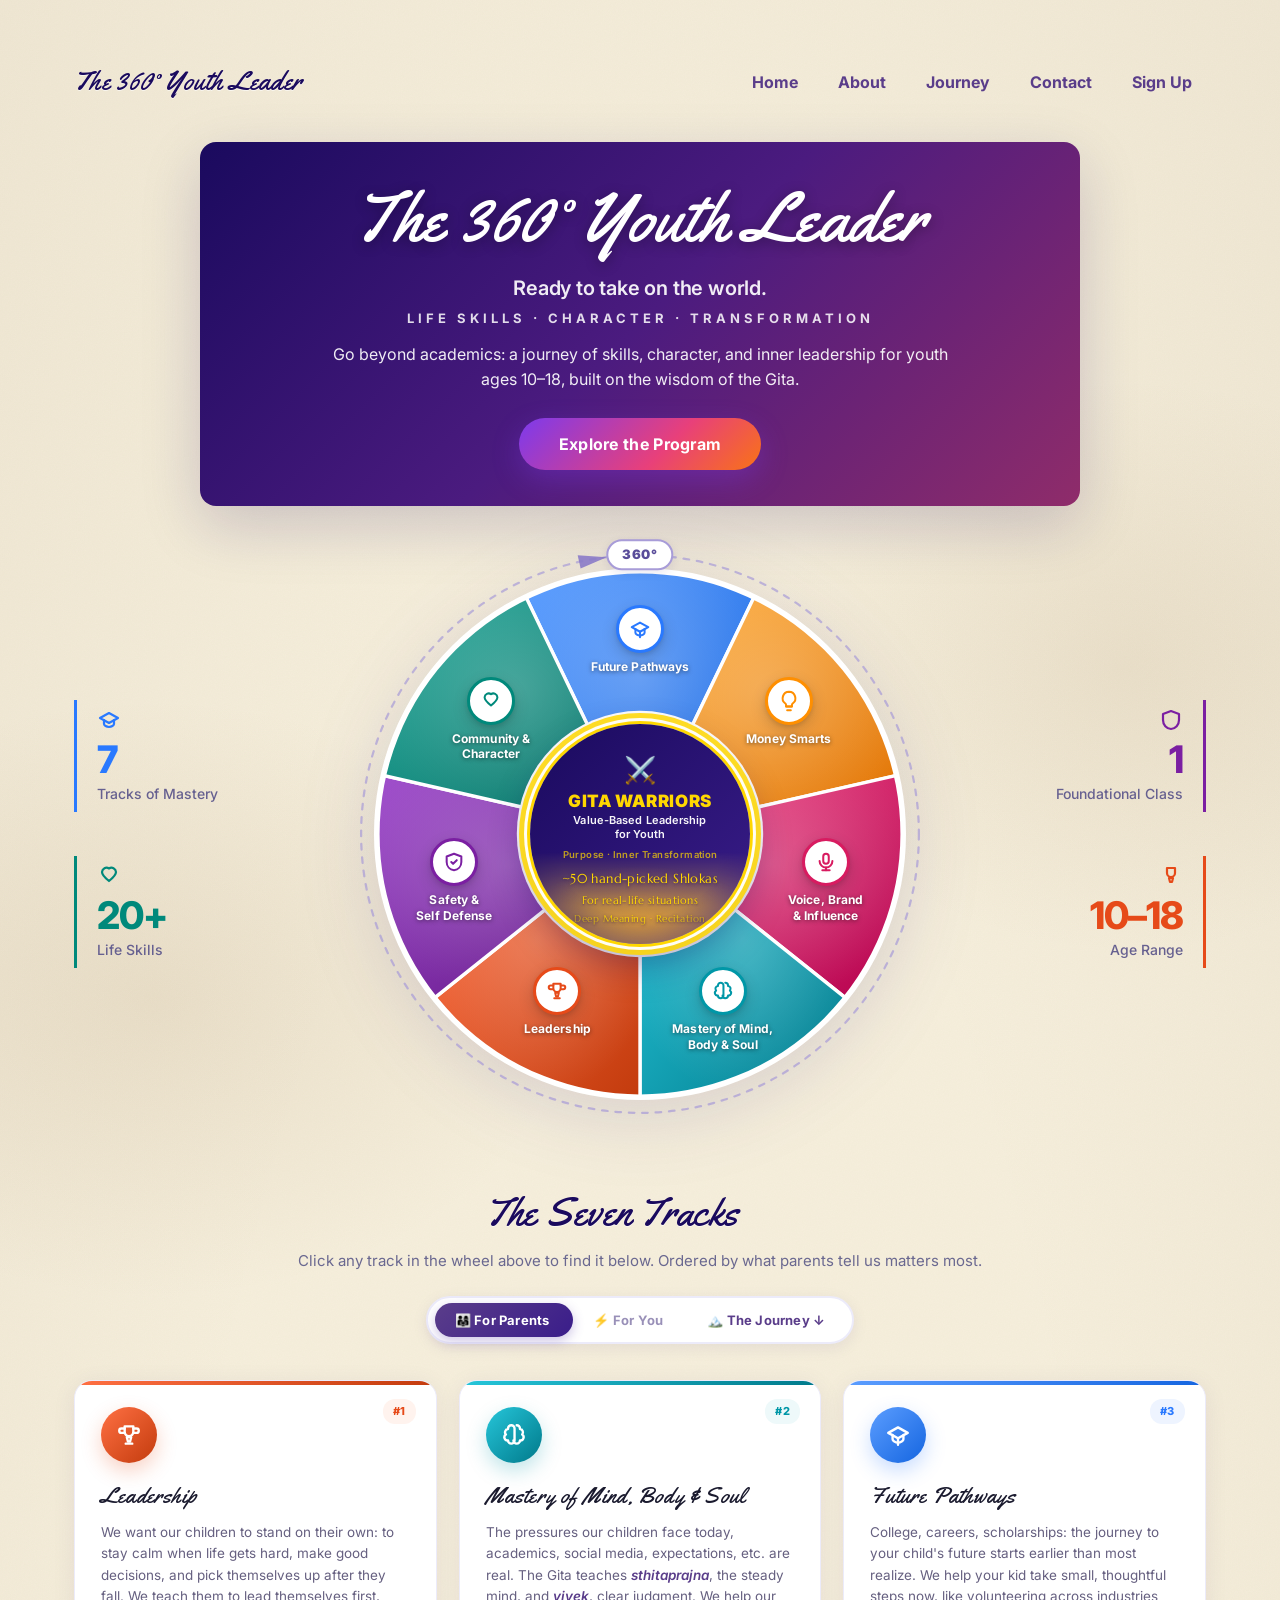
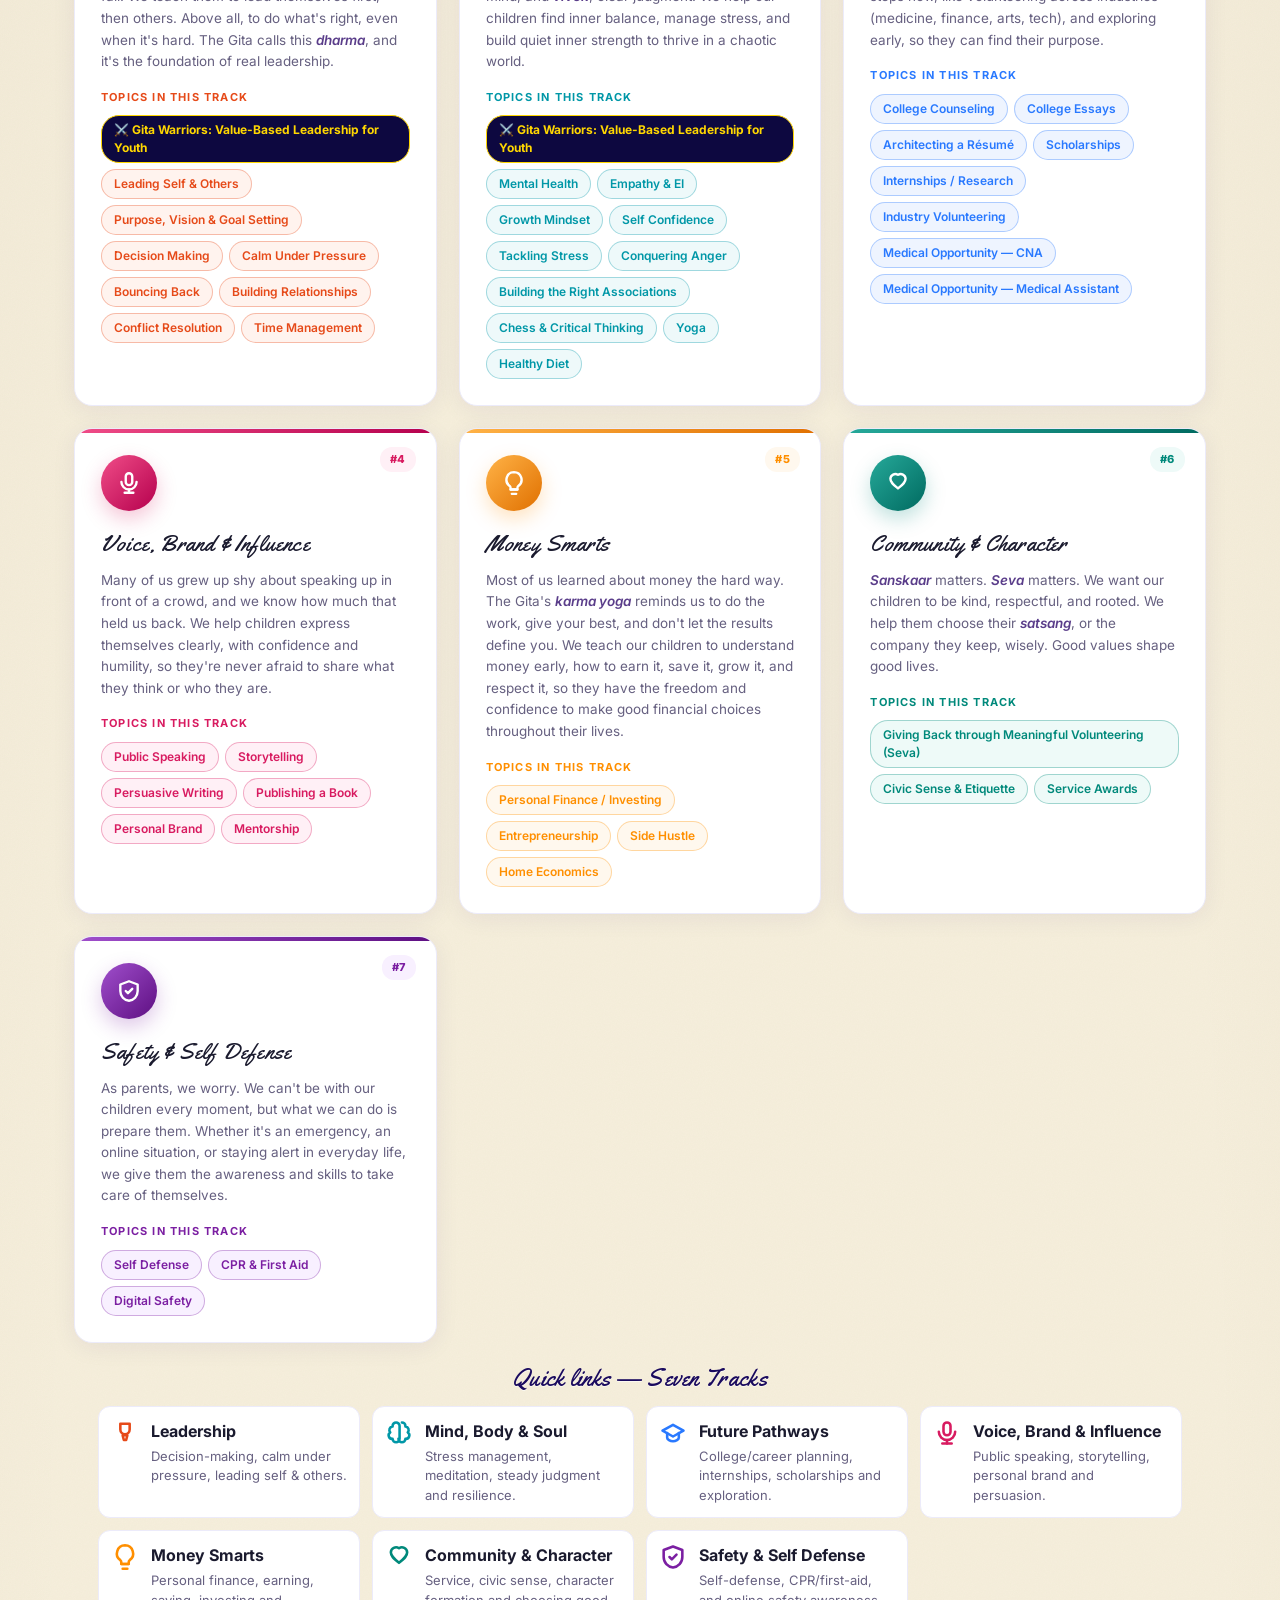
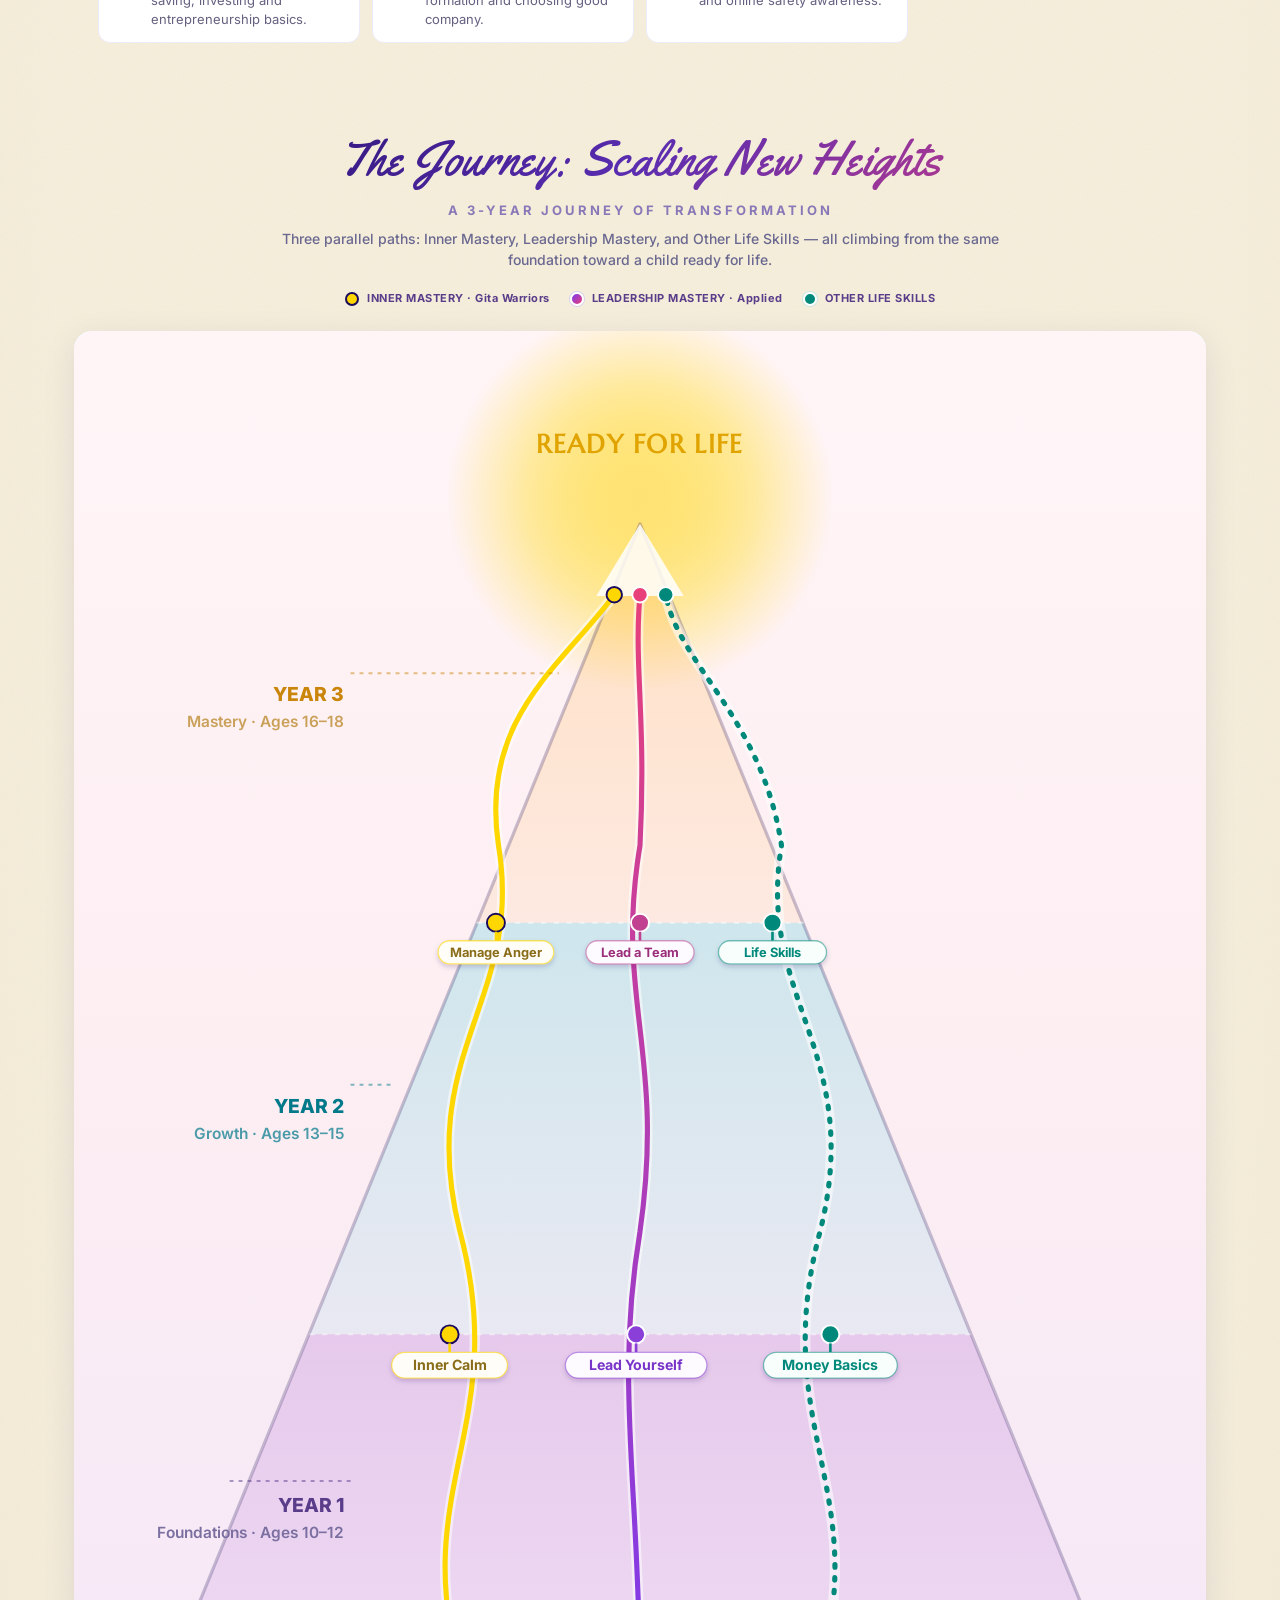
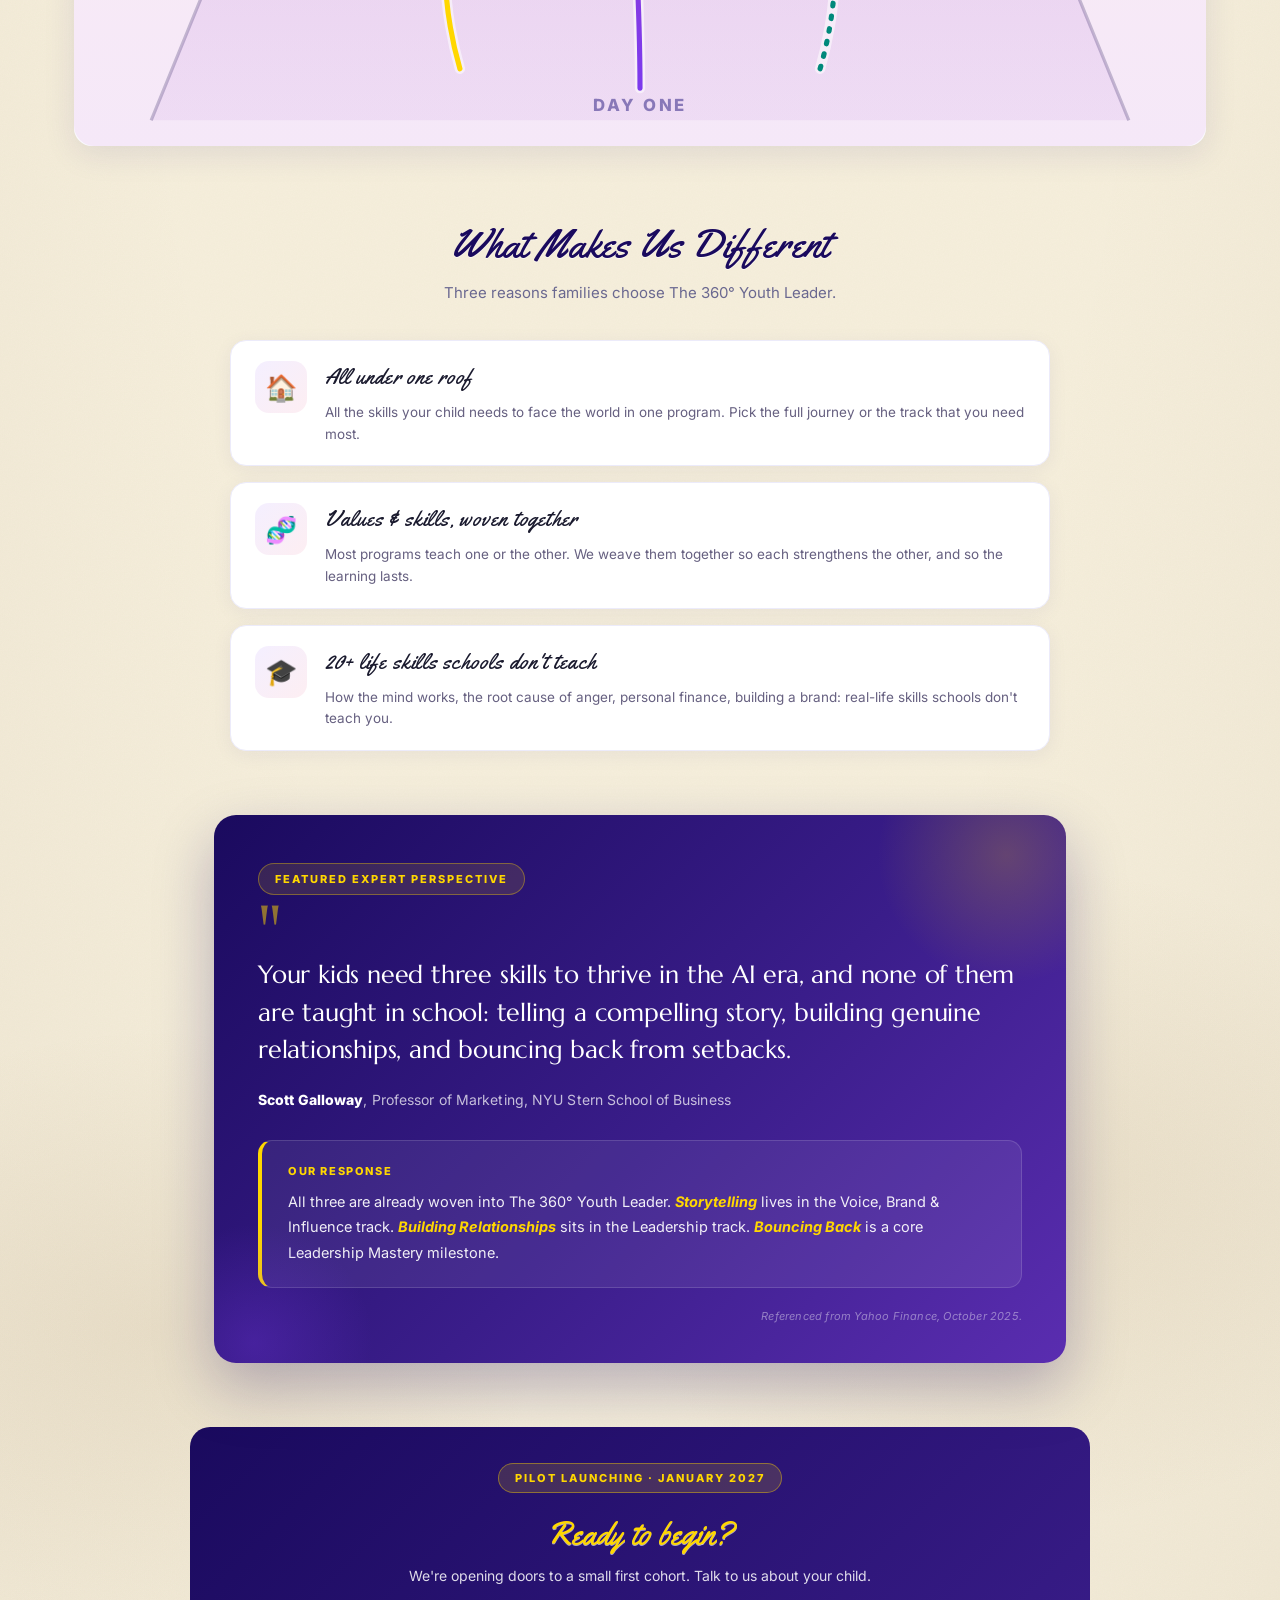
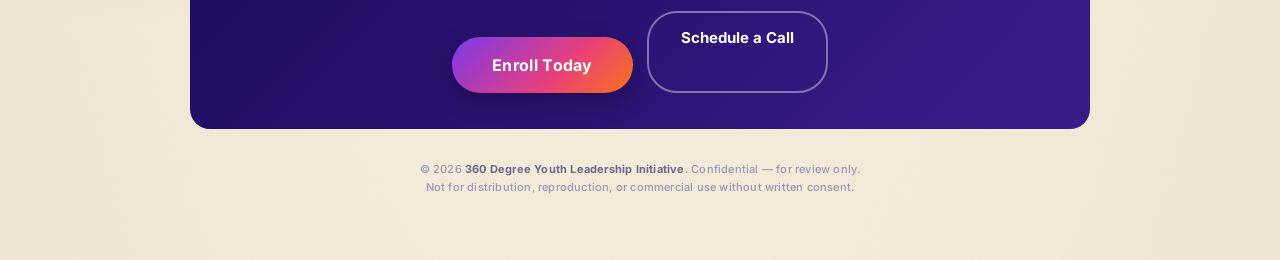
==== commit fbd9d741: "Fix typos: stray comma spacing and British spelling Fixes three "space before comma" (and one missin" ====
--- a/index.html
+++ b/index.html
@@ -695,11 +695,11 @@
 
 const cardOrder=[
   {id:"lead",      short:"Leadership", youthShort:"Lead Yourself, Lead the Room",
-   desc:"We want our children to stand on their own: to stay calm when life gets hard, make good decisions, and pick themselves up after they fall. We teach them to lead themselves first, then others. Above all, to do what's right, even when it's hard. The Gita calls this <em>dharma</em> , and it's the foundation of real leadership.",
+   desc:"We want our children to stand on their own: to stay calm when life gets hard, make good decisions, and pick themselves up after they fall. We teach them to lead themselves first, then others. Above all, to do what's right, even when it's hard. The Gita calls this <em>dharma</em>, and it's the foundation of real leadership.",
    youthDesc:"Group project falls apart. Friends peer pressure you toward something dumb. You bomb a test. Most kids react without thinking, but very few actually decide what steps to take. We'll work to turn you into a real leader, which starts with leading yourself. Doing what's right when it's hard, that's called Dharma. It's a hard skill, one that you'll build here.",
    items:[GITA,"Leading Self & Others","Purpose, Vision & Goal Setting","Decision Making","Calm Under Pressure","Bouncing Back","Building Relationships","Conflict Resolution","Time Management"]},
   {id:"mind",      short:"Mastery of Mind, Body & Soul", youthShort:"Sharp Mind, Strong Body, Steady Soul",
-   desc:"The pressures our children face today, academics, social media, expectations, etc. are real. The Gita teaches <em>sthitaprajna</em> ,the steady mind, and <em>vivek</em> ,clear judgment. We help our children find inner balance, manage stress, and build quiet inner strength to thrive in a chaotic world.",
+   desc:"The pressures our children face today, academics, social media, expectations, etc. are real. The Gita teaches <em>sthitaprajna</em>, the steady mind, and <em>vivek</em>, clear judgment. We help our children find inner balance, manage stress, and build quiet inner strength to thrive in a chaotic world.",
    youthDesc:"Some days everything feels like too much. Homework, your social media feed, what others think. What we're building here is a steady mind that doesn't crack under pressure (Sthitaprajna) with clear judgment when everything's loud, and a soul that knows its purpose, so you can have real inner and outer strength.",
    items:[GITA,"Mental Health","Empathy & EI","Growth Mindset","Self Confidence","Tackling Stress","Conquering Anger","Building the Right Associations","Chess & Critical Thinking","Yoga","Healthy Diet"]},
   {id:"future",    short:"Future Pathways", youthShort:"Architect Your Future",
@@ -715,7 +715,7 @@
    youthDesc:"Most adults regret not understanding money sooner. You don't have to be one of them. In this world, money matters. Earn it, save some, invest some, respect it. The Gita's <em>karma yoga</em> says: do the work well, don't obsess over the outcome. Money works the same way. We teach the basics that most schools skip.",
    items:["Personal Finance / Investing","Entrepreneurship","Side Hustle","Home Economics"]},
   {id:"community", short:"Community & Character", youthShort:"Be Smart. Be Good. Be Rare.",
-   desc:"<em>Sanskaar</em> matters. <em>Seva</em> matters. We want our children to be kind, respectful, and rooted. We help them choose their <em>satsang</em> , or the company they keep, wisely. Good values shape good lives.",
+   desc:"<em>Sanskaar</em> matters. <em>Seva</em> matters. We want our children to be kind, respectful, and rooted. We help them choose their <em>satsang</em>, or the company they keep, wisely. Good values shape good lives.",
    youthDesc:"Smart kids are everywhere, but ones with character are rare. <em>Sanskaar</em> means character. <em>Seva</em> means service. And <em>Satsang</em> means the people you spend time with. Choose well and you become someone people trust.",
    items:["Giving Back through Meaningful Volunteering (Seva)","Civic Sense & Etiquette","Service Awards"]},
   {id:"safety",    short:"Safety & Self Defense", youthShort:"Be Ready for Anything",
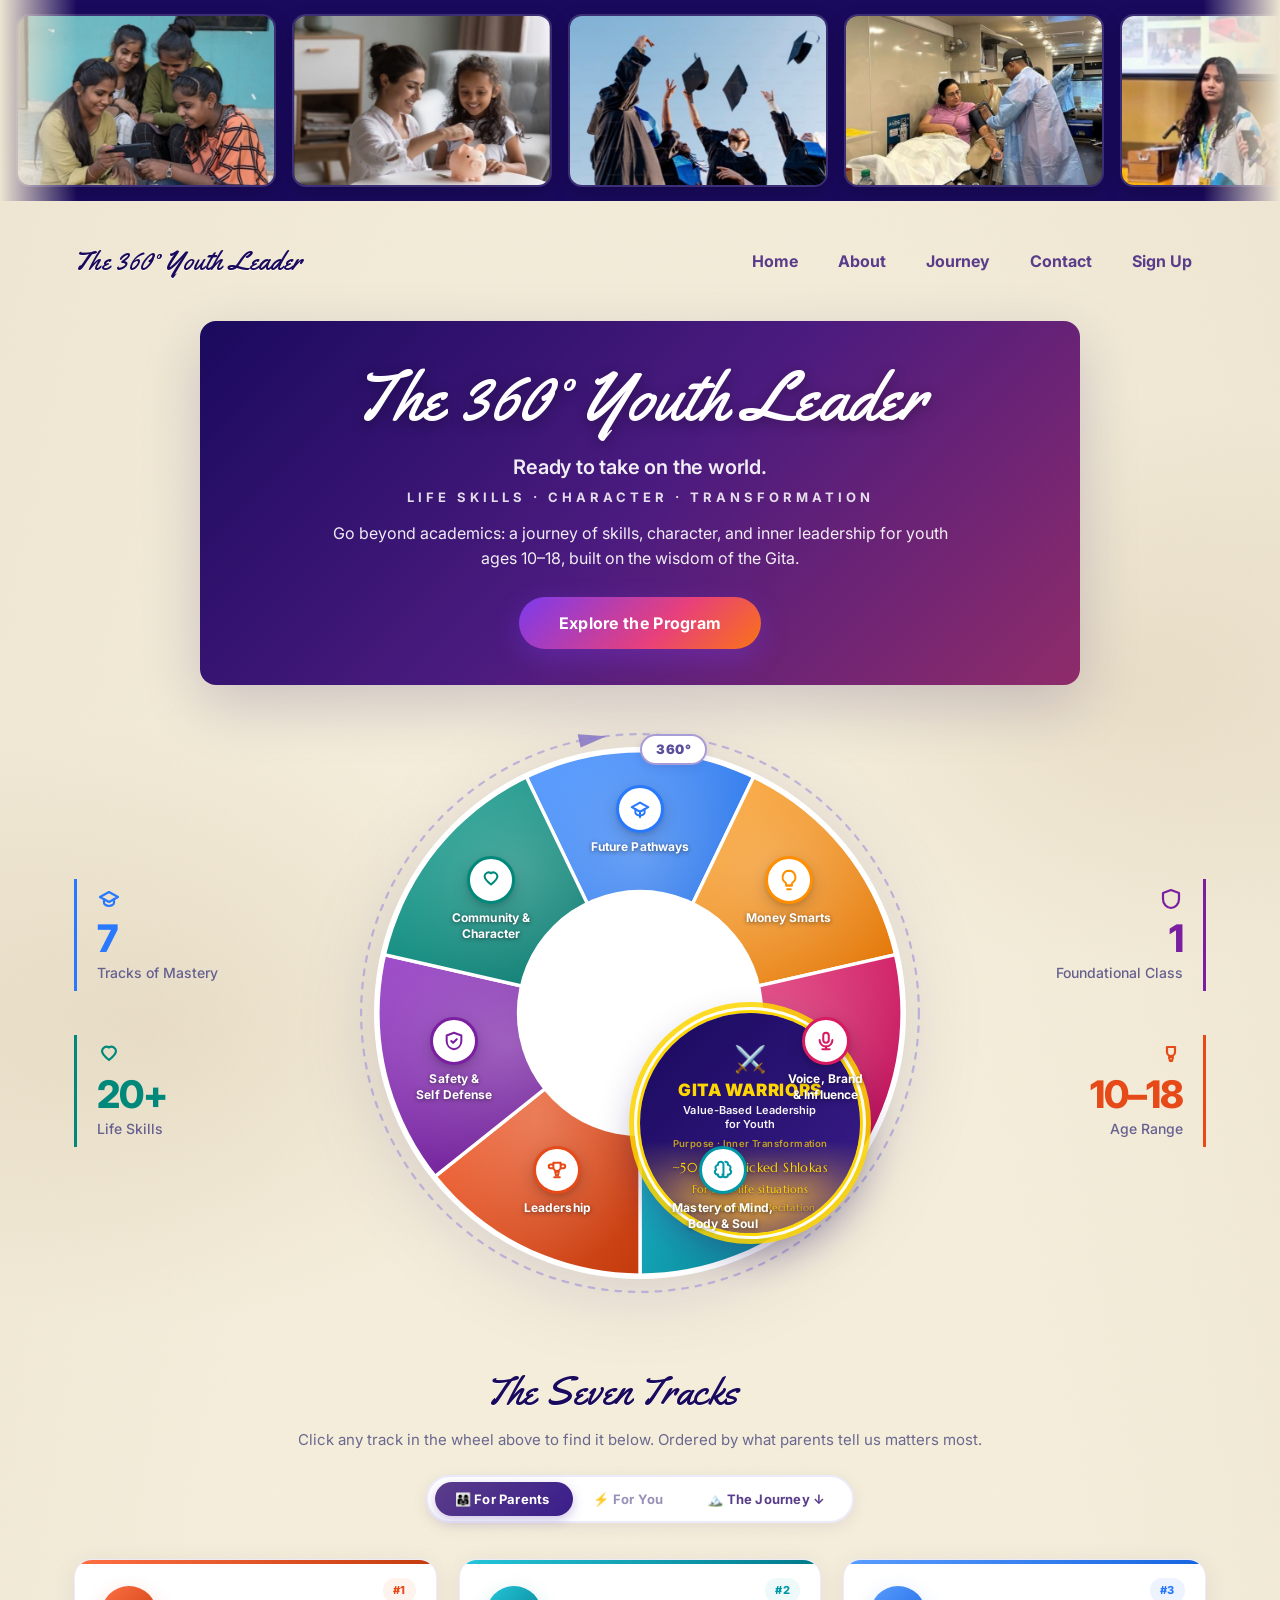
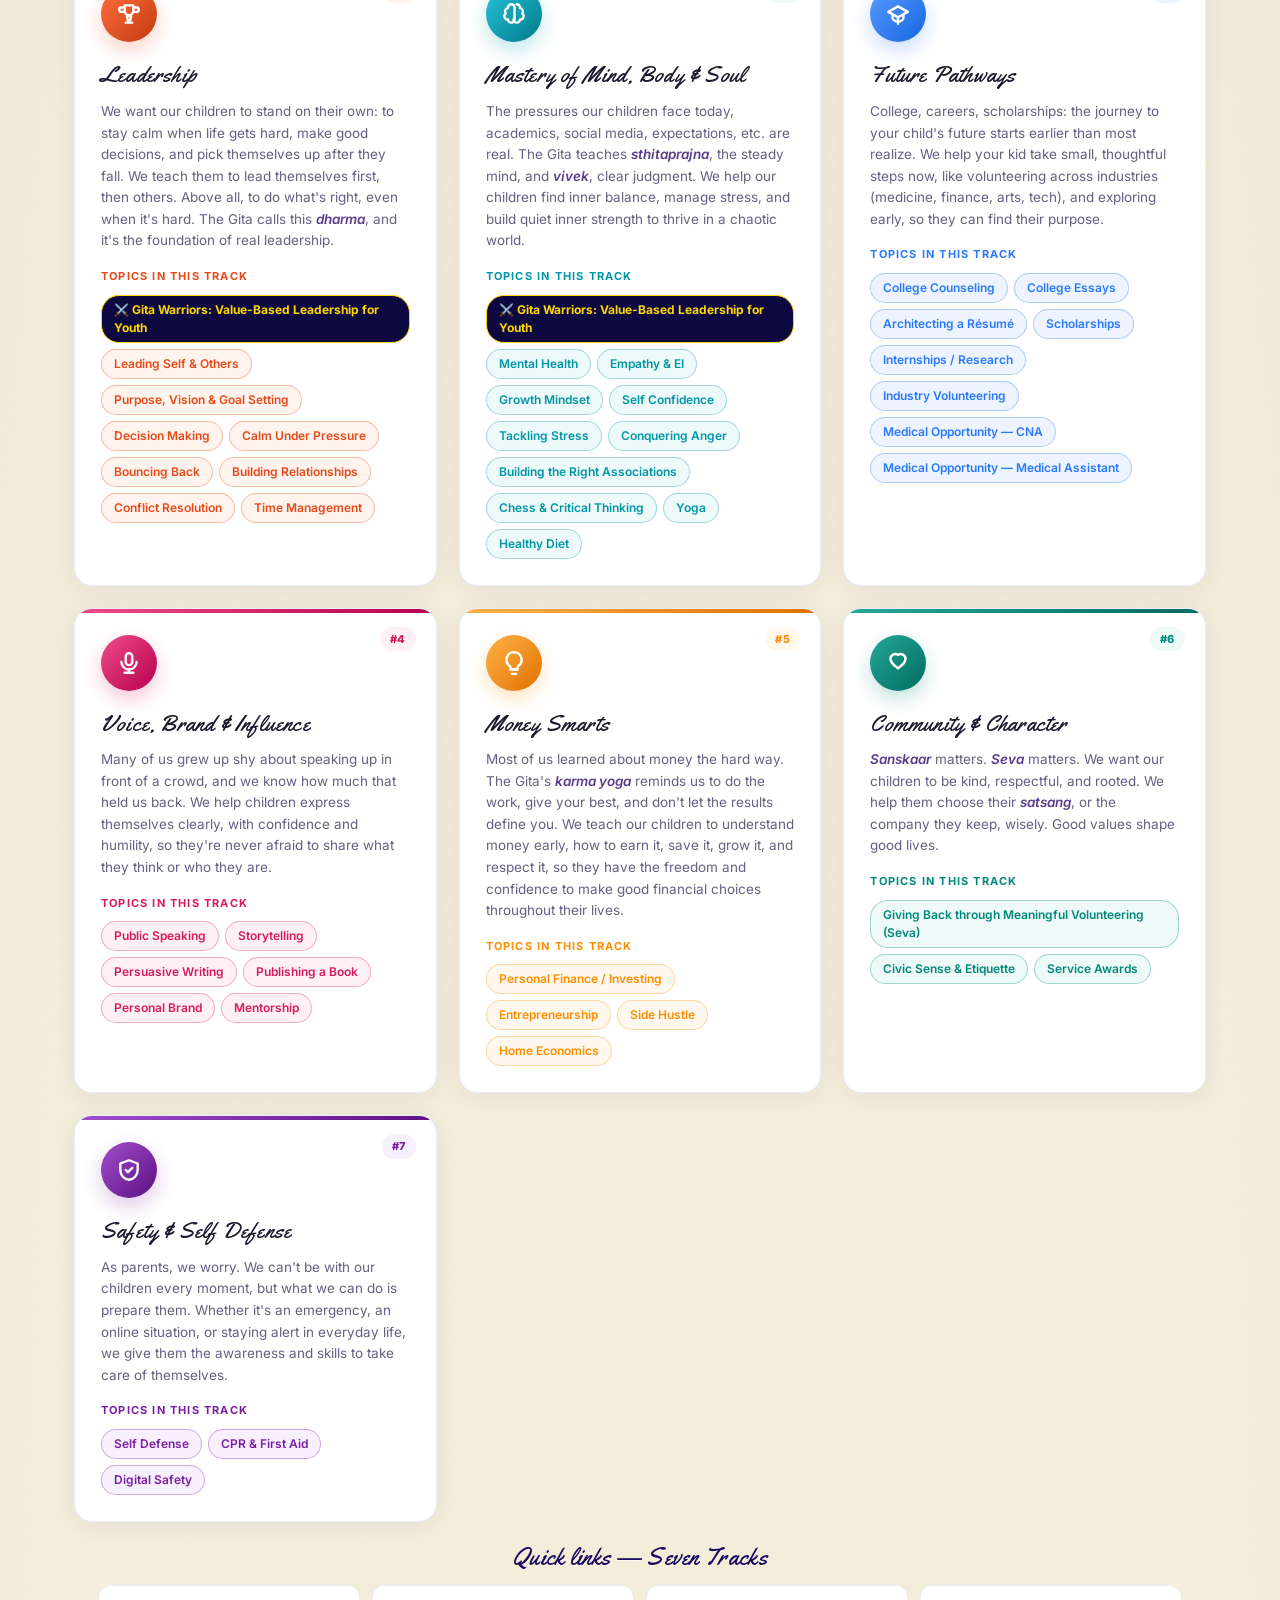
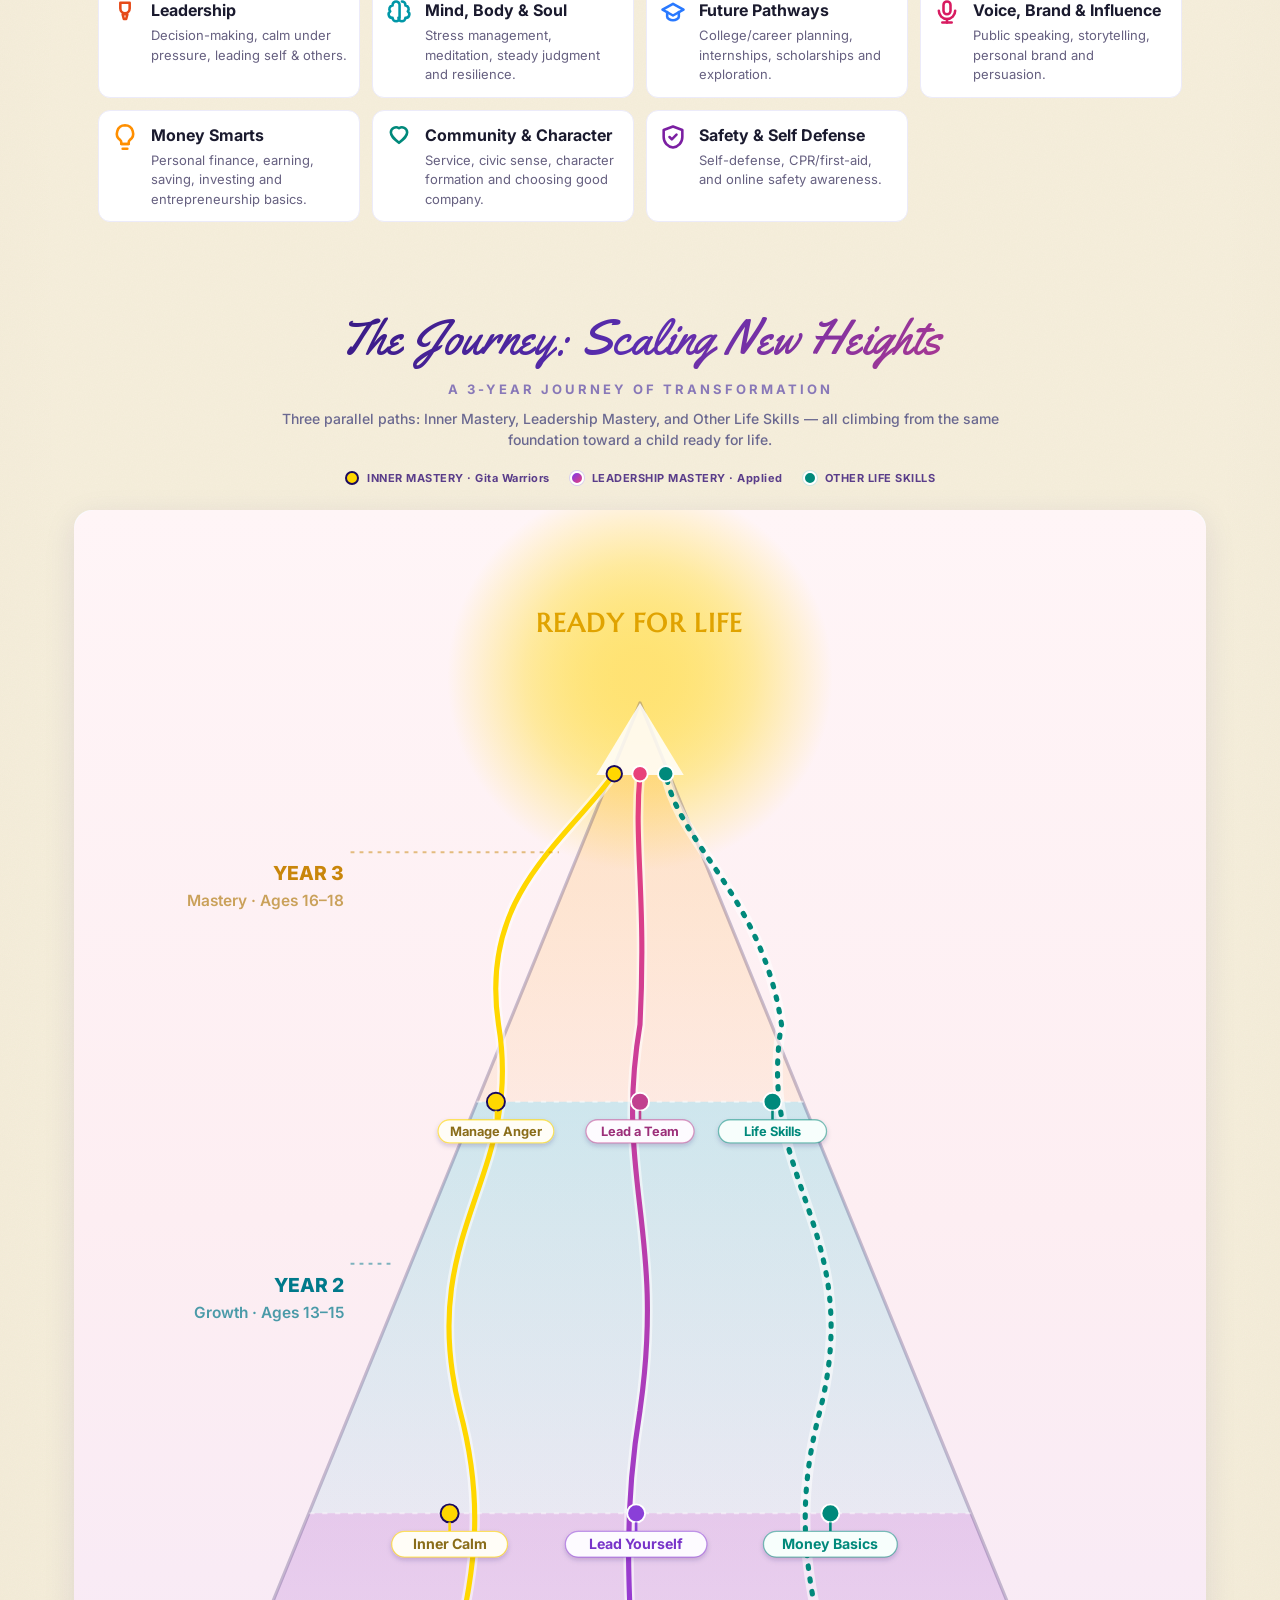
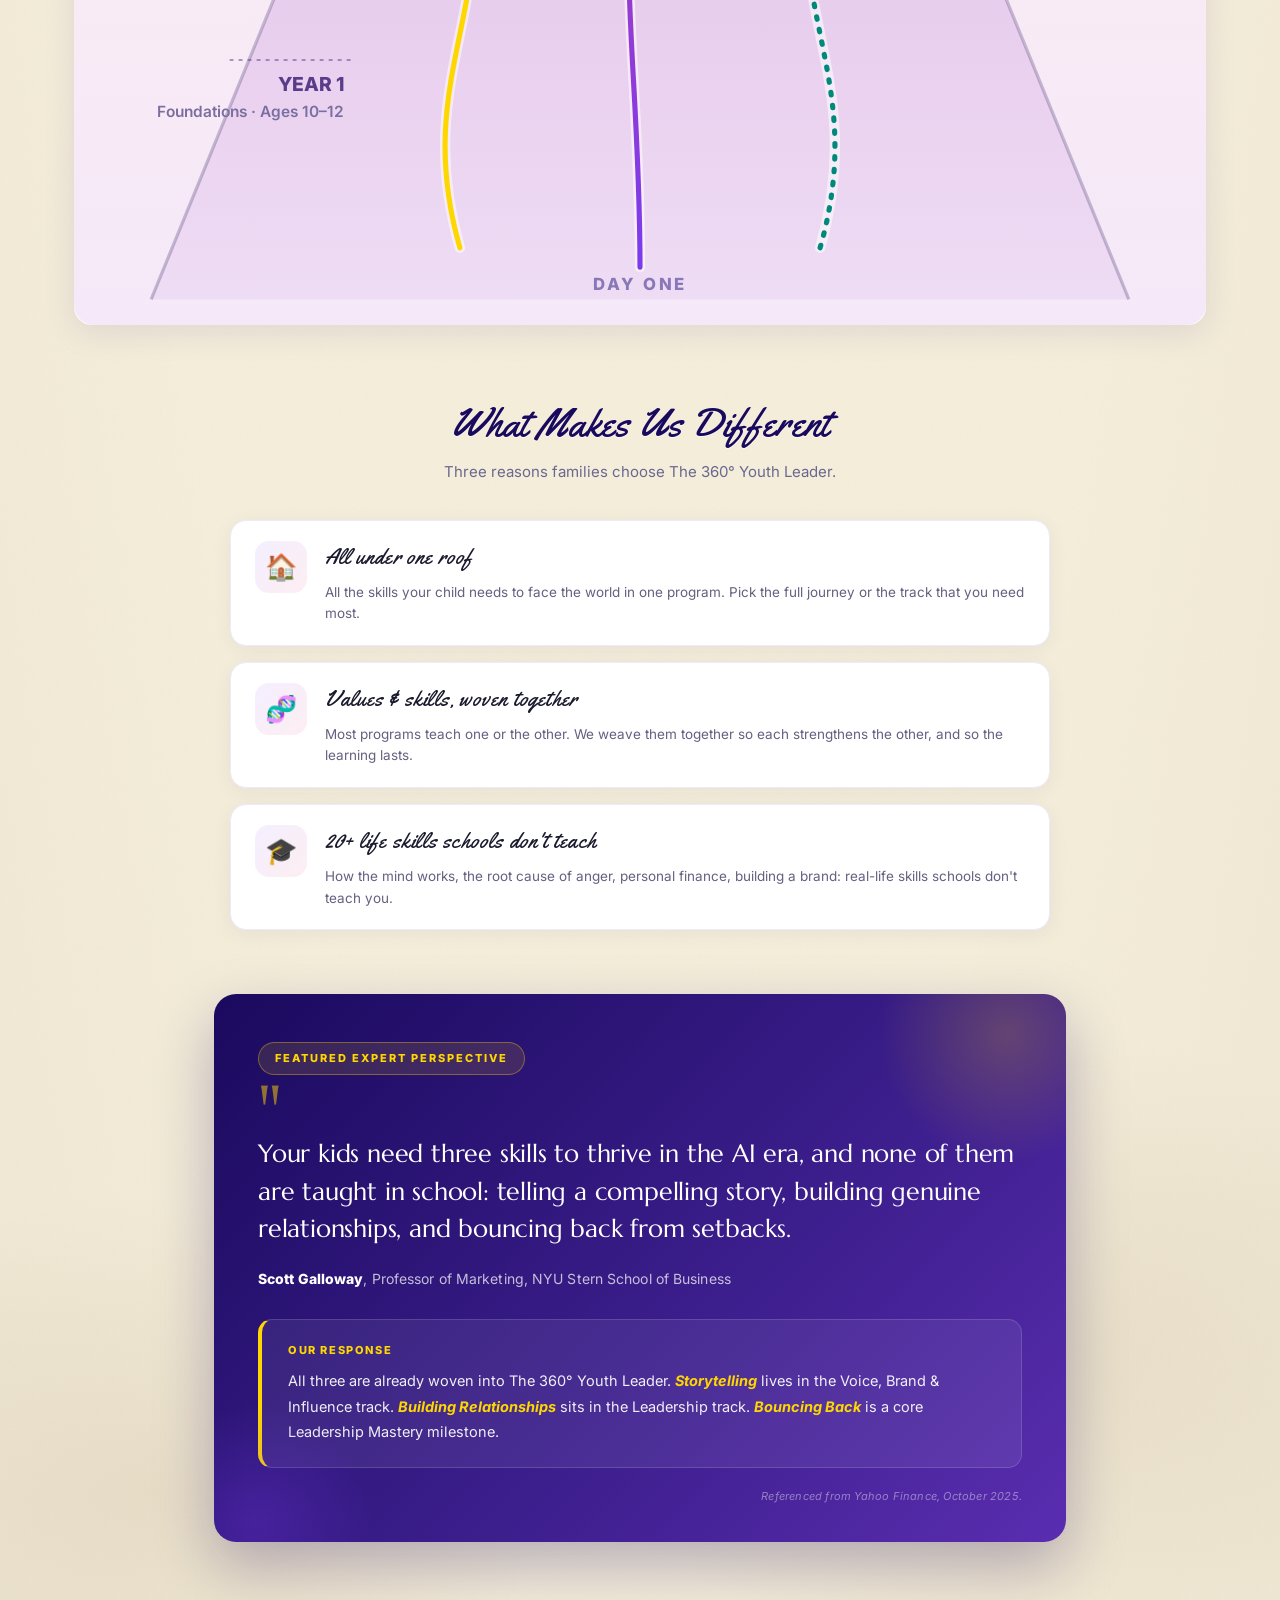
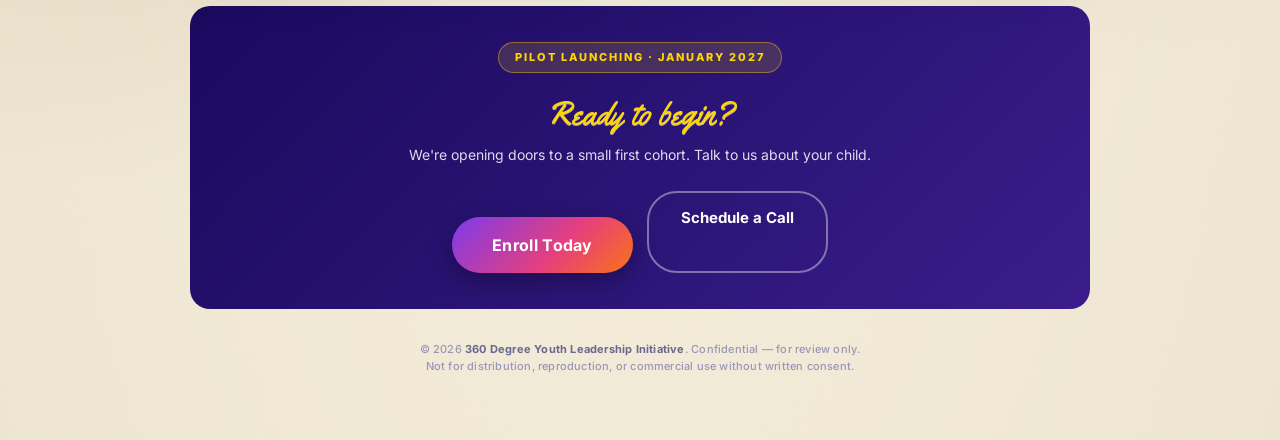
==== commit ef146ba5: "Add auto-scrolling track banner and fix mobile responsive layout bugs Adds a full-bleed, infinitely " ====
--- a/index.html
+++ b/index.html
@@ -9,6 +9,7 @@
 <style>
 *{box-sizing:border-box;margin:0;padding:0;}
 body{
+  overflow-x:hidden;
   font-family:'Inter',-apple-system,'Segoe UI',sans-serif;
   background-color:#f6efdc;
   background-image:
@@ -49,14 +50,14 @@
 .side-stats.right .stat{border-left:none;border-right:3px solid var(--c);padding:8px 20px 8px 0;}
 .side-stats.right .stat-icon{justify-content:flex-end;}
 
-.wheel-wrap{position:relative;width:560px;height:560px;}
+.wheel-wrap{position:relative;width:min(560px,calc(100vw - 96px));height:min(560px,calc(100vw - 96px));margin:0 auto;--wheel-scale:min(1,calc((100vw - 96px) / 560px));}
 .wheel-svg{width:100%;height:100%;display:block;filter:drop-shadow(0 14px 36px rgba(40,30,120,0.14));}
-.badge-360{position:absolute;top:1px;left:50%;transform:translate(-50%,-50%);background:#fff;border:2.5px solid #a89cd8;border-radius:20px;padding:4px 14px;font-size:13px;font-weight:900;color:#5a4d9a;letter-spacing:0.6px;box-shadow:0 3px 10px rgba(40,30,120,0.10);z-index:5;font-family:'Inter',sans-serif;}
+.badge-360{position:absolute;top:1px;left:50%;transform:translate(-50%,-50%) scale(var(--wheel-scale));transform-origin:center;background:#fff;border:2.5px solid #a89cd8;border-radius:20px;padding:4px 14px;font-size:13px;font-weight:900;color:#5a4d9a;letter-spacing:0.6px;box-shadow:0 3px 10px rgba(40,30,120,0.10);z-index:5;font-family:'Inter',sans-serif;}
 
 .topic-pill.gita-foundation{display:flex;align-items:center;justify-content:center;gap:8px;width:100%;background:#0d0840;color:#FFD700;border:2px solid #FFD700;border-radius:14px;padding:10px 16px;font-size:13px;font-weight:800;margin-bottom:10px;box-shadow:0 4px 14px rgba(13,8,64,0.25);}
 .topic-pill.gita-foundation .gita-label{font-size:9px;font-weight:700;color:rgba(255,215,0,0.7);text-transform:uppercase;letter-spacing:1.5px;margin-right:6px;border-right:1px solid rgba(255,215,0,0.3);padding-right:10px;}
 
-.hub{position:absolute;top:50%;left:50%;transform:translate(-50%,-50%);
+.hub{position:absolute;top:50%;left:50%;transform:translate(-50%,-50%) scale(var(--wheel-scale));transform-origin:center;
   width:220px;height:220px;border-radius:50%;
   background:linear-gradient(135deg,#1a0a5e 0%,#3a1d8a 100%);
   display:flex;flex-direction:column;align-items:center;justify-content:flex-start;
@@ -92,8 +93,8 @@
 .hub-shloka-l2{font-family:'Marcellus',serif;font-size:11px;font-weight:400;color:#FFD700;letter-spacing:0.3px;margin-top:3px;text-shadow:0 1px 2px rgba(40,20,80,0.6);} 
 .hub-shloka-l3{font-family:'Marcellus',serif;font-size:10px;font-weight:400;color:#FFD700;letter-spacing:0.5px;margin-top:3px;text-shadow:0 1px 3px rgba(40,20,80,0.8);} 
 
-.track-label{position:absolute;display:flex;flex-direction:column;align-items:center;gap:6px;width:110px;margin-left:-55px;margin-top:-38px;cursor:pointer;transition:transform .2s;} 
-.track-label:hover{transform:translateY(-3px);} 
+.track-label{position:absolute;display:flex;flex-direction:column;align-items:center;gap:6px;width:110px;margin-left:-55px;margin-top:-38px;cursor:pointer;transition:transform .2s;transform:scale(var(--wheel-scale));transform-origin:center;}
+.track-label:hover{transform:scale(var(--wheel-scale)) translateY(-3px);}
 .track-icon{width:48px;height:48px;border-radius:50%;display:flex;align-items:center;justify-content:center;background:#fff;border:3px solid var(--c);box-shadow:0 6px 16px rgba(0,0,0,0.16),0 2px 4px rgba(0,0,0,0.10);} 
 .track-icon svg{width:22px;height:22px;color:var(--c);} 
 .track-name{font-size:12px;font-weight:700;color:#fff;text-align:center;line-height:1.3;letter-spacing:0.1px;text-shadow:0 1px 4px rgba(0,0,0,0.5);} 
@@ -114,10 +115,10 @@
 .toggle-slider{position:absolute;top:5px;left:5px;height:calc(100% - 10px);background:linear-gradient(135deg,#5a3d8a,#3a1d8a);border-radius:24px;transition:transform .4s cubic-bezier(0.4,0,0.2,1), width .4s cubic-bezier(0.4,0,0.2,1), background .4s;z-index:1;box-shadow:0 4px 12px rgba(90,60,170,0.3);} 
 .toggle-pill.youth-active .toggle-slider{background:linear-gradient(135deg,#7c3aed,#e8407a);} 
 
-.feat-grid{display:grid;grid-template-columns:repeat(auto-fit,minmax(320px,1fr));gap:22px;} 
+.feat-grid{display:grid;grid-template-columns:repeat(auto-fit,minmax(min(320px,100%),1fr));gap:22px;}
 
 .tracks-paragraphs{max-width:1180px;margin:20px auto 0;padding:0 24px}
-.tracks-list{display:grid;grid-template-columns:repeat(auto-fit,minmax(240px,1fr));gap:12px;margin-top:12px}
+.tracks-list{display:grid;grid-template-columns:repeat(auto-fit,minmax(min(240px,100%),1fr));gap:12px;margin-top:12px}
 .track-paragraph{display:flex;gap:12px;align-items:flex-start;padding:12px;border-radius:12px;background:#fff;border:1px solid #ecebfa;text-decoration:none;color:inherit}
 .track-paragraph svg{width:28px;height:28px;flex-shrink:0}
 .track-paragraph strong{display:block;margin-bottom:4px}
@@ -178,7 +179,7 @@
 
 .differentiators h2{font-size:40px;color:#1a0a5e;text-align:center;margin-bottom:12px;letter-spacing:0.3px;}
 .differentiators .sub3{text-align:center;color:#6a6890;font-size:15px;margin-bottom:36px;} 
-.diff-grid{display:grid;grid-template-columns:repeat(auto-fit,minmax(300px,1fr));gap:20px;}
+.diff-grid{display:grid;grid-template-columns:repeat(auto-fit,minmax(min(300px,100%),1fr));gap:20px;}
 .diff-list{display:flex;flex-direction:column;gap:16px;max-width:820px;margin:0 auto;}
 .diff-row{display:flex;gap:18px;align-items:flex-start;background:#fff;border:1.5px solid #ecebfa;border-radius:16px;padding:20px 24px;box-shadow:0 4px 20px rgba(40,30,120,0.06);transition:transform .2s,box-shadow .2s;}
 .diff-row:hover{transform:translateY(-3px);box-shadow:0 12px 28px rgba(40,30,120,0.10);}
@@ -248,6 +249,27 @@
 @media (prefers-reduced-motion:reduce){
   .splash{animation:none;opacity:0;visibility:hidden;pointer-events:none;}
   .splash *{animation:none!important;}
+}
+
+/* ===== Top scrolling path banner ===== */
+.path-banner{width:100vw;margin:-48px calc(50% - 50vw) 26px;overflow:hidden;background:#1a0a5e;padding:14px 0;box-shadow:0 6px 20px rgba(26,10,94,0.18);position:relative;-webkit-mask-image:linear-gradient(90deg,transparent,#000 6%,#000 94%,transparent);mask-image:linear-gradient(90deg,transparent,#000 6%,#000 94%,transparent);}
+.path-track{display:flex;width:max-content;gap:16px;padding:0 16px;animation:pathScroll 42s linear infinite;}
+.path-track:hover{animation-play-state:paused;}
+@keyframes pathScroll{from{transform:translateX(0);}to{transform:translateX(-50%);}}
+.path-item{position:relative;flex-shrink:0;width:260px;aspect-ratio:3/2;border-radius:14px;overflow:hidden;display:block;text-decoration:none;box-shadow:0 6px 18px rgba(0,0,0,0.22);border:2px solid rgba(255,255,255,0.15);}
+.path-item img{width:100%;height:100%;object-fit:cover;display:block;transition:transform .5s ease;}
+.path-item:hover img{transform:scale(1.06);}
+.path-item-overlay{position:absolute;inset:0;background:linear-gradient(0deg,rgba(10,5,40,0.92) 0%,rgba(10,5,40,0.55) 45%,rgba(10,5,40,0.05) 75%);display:flex;flex-direction:column;justify-content:flex-end;padding:14px;opacity:0;transition:opacity .3s ease;}
+.path-item:hover .path-item-overlay{opacity:1;}
+.path-item-title{font-family:'Yellowtail','Marcellus',cursive;font-size:22px;color:#FFD700;letter-spacing:0.3px;line-height:1.15;}
+.path-item-desc{font-size:12px;font-weight:500;color:rgba(255,255,255,0.92);line-height:1.4;margin-top:4px;}
+@media (max-width:720px){
+  .path-item{width:190px;}
+  .path-item-title{font-size:18px;}
+  .path-item-desc{font-size:11px;}
+}
+@media (prefers-reduced-motion:reduce){
+  .path-track{animation:none;}
 }
 </style>
 </head>
@@ -364,6 +386,25 @@
   }, 4200);
 })();
 </script>
+
+<div class="path-banner" aria-label="Explore our seven tracks">
+  <div class="path-track">
+    <a class="path-item" href="safety.html"><img src="images/banner/banner-1.jpg" alt="Safety & Self Defense" loading="lazy"><div class="path-item-overlay"><div class="path-item-title">Safety & Self Defense</div><div class="path-item-desc">Awareness, first aid, and practical self-defense skills.</div></div></a>
+    <a class="path-item" href="money.html"><img src="images/banner/banner-2.jpg" alt="Money Smarts" loading="lazy"><div class="path-item-overlay"><div class="path-item-title">Money Smarts</div><div class="path-item-desc">Earn, save, invest — practical finance for young people.</div></div></a>
+    <a class="path-item" href="future.html"><img src="images/banner/banner-3.jpg" alt="Future Pathways" loading="lazy"><div class="path-item-overlay"><div class="path-item-title">Future Pathways</div><div class="path-item-desc">College, careers, scholarships — build the runway early.</div></div></a>
+    <a class="path-item" href="lead.html"><img src="images/banner/banner-4.jpg" alt="Leadership" loading="lazy"><div class="path-item-overlay"><div class="path-item-title">Leadership</div><div class="path-item-desc">Lead yourself first — then others. Purpose, decisions, resilience.</div></div></a>
+    <a class="path-item" href="mind.html"><img src="images/banner/banner-5.jpg" alt="Mastery of Mind, Body & Soul" loading="lazy"><div class="path-item-overlay"><div class="path-item-title">Mastery of Mind, Body & Soul</div><div class="path-item-desc">Steady mind, resilience, mental health and healthy habits.</div></div></a>
+    <a class="path-item" href="voice.html"><img src="images/banner/banner-6.jpg" alt="Voice, Brand & Influence" loading="lazy"><div class="path-item-overlay"><div class="path-item-title">Voice, Brand & Influence</div><div class="path-item-desc">Speak clearly, tell stories, build a personal brand and influence well.</div></div></a>
+    <a class="path-item" href="community.html"><img src="images/banner/banner-7.jpg" alt="Community & Character" loading="lazy"><div class="path-item-overlay"><div class="path-item-title">Community & Character</div><div class="path-item-desc">Sanskaar, seva and choosing the right community.</div></div></a>
+    <a class="path-item" href="safety.html" aria-hidden="true"><img src="images/banner/banner-1.jpg" alt="" loading="lazy"><div class="path-item-overlay"><div class="path-item-title">Safety & Self Defense</div><div class="path-item-desc">Awareness, first aid, and practical self-defense skills.</div></div></a>
+    <a class="path-item" href="money.html" aria-hidden="true"><img src="images/banner/banner-2.jpg" alt="" loading="lazy"><div class="path-item-overlay"><div class="path-item-title">Money Smarts</div><div class="path-item-desc">Earn, save, invest — practical finance for young people.</div></div></a>
+    <a class="path-item" href="future.html" aria-hidden="true"><img src="images/banner/banner-3.jpg" alt="" loading="lazy"><div class="path-item-overlay"><div class="path-item-title">Future Pathways</div><div class="path-item-desc">College, careers, scholarships — build the runway early.</div></div></a>
+    <a class="path-item" href="lead.html" aria-hidden="true"><img src="images/banner/banner-4.jpg" alt="" loading="lazy"><div class="path-item-overlay"><div class="path-item-title">Leadership</div><div class="path-item-desc">Lead yourself first — then others. Purpose, decisions, resilience.</div></div></a>
+    <a class="path-item" href="mind.html" aria-hidden="true"><img src="images/banner/banner-5.jpg" alt="" loading="lazy"><div class="path-item-overlay"><div class="path-item-title">Mastery of Mind, Body & Soul</div><div class="path-item-desc">Steady mind, resilience, mental health and healthy habits.</div></div></a>
+    <a class="path-item" href="voice.html" aria-hidden="true"><img src="images/banner/banner-6.jpg" alt="" loading="lazy"><div class="path-item-overlay"><div class="path-item-title">Voice, Brand & Influence</div><div class="path-item-desc">Speak clearly, tell stories, build a personal brand and influence well.</div></div></a>
+    <a class="path-item" href="community.html" aria-hidden="true"><img src="images/banner/banner-7.jpg" alt="" loading="lazy"><div class="path-item-overlay"><div class="path-item-title">Community & Character</div><div class="path-item-desc">Sanskaar, seva and choosing the right community.</div></div></a>
+  </div>
+</div>
 
 <div class="topnav">
   <div class="brand">The 360° Youth Leader</div>
--- a/styles.css
+++ b/styles.css
@@ -136,7 +136,7 @@
 
 .card-list {
   display: grid;
-  grid-template-columns: repeat(auto-fit, minmax(260px, 1fr));
+  grid-template-columns: repeat(auto-fit, minmax(min(260px, 100%), 1fr));
   gap: 14px;
 }
 
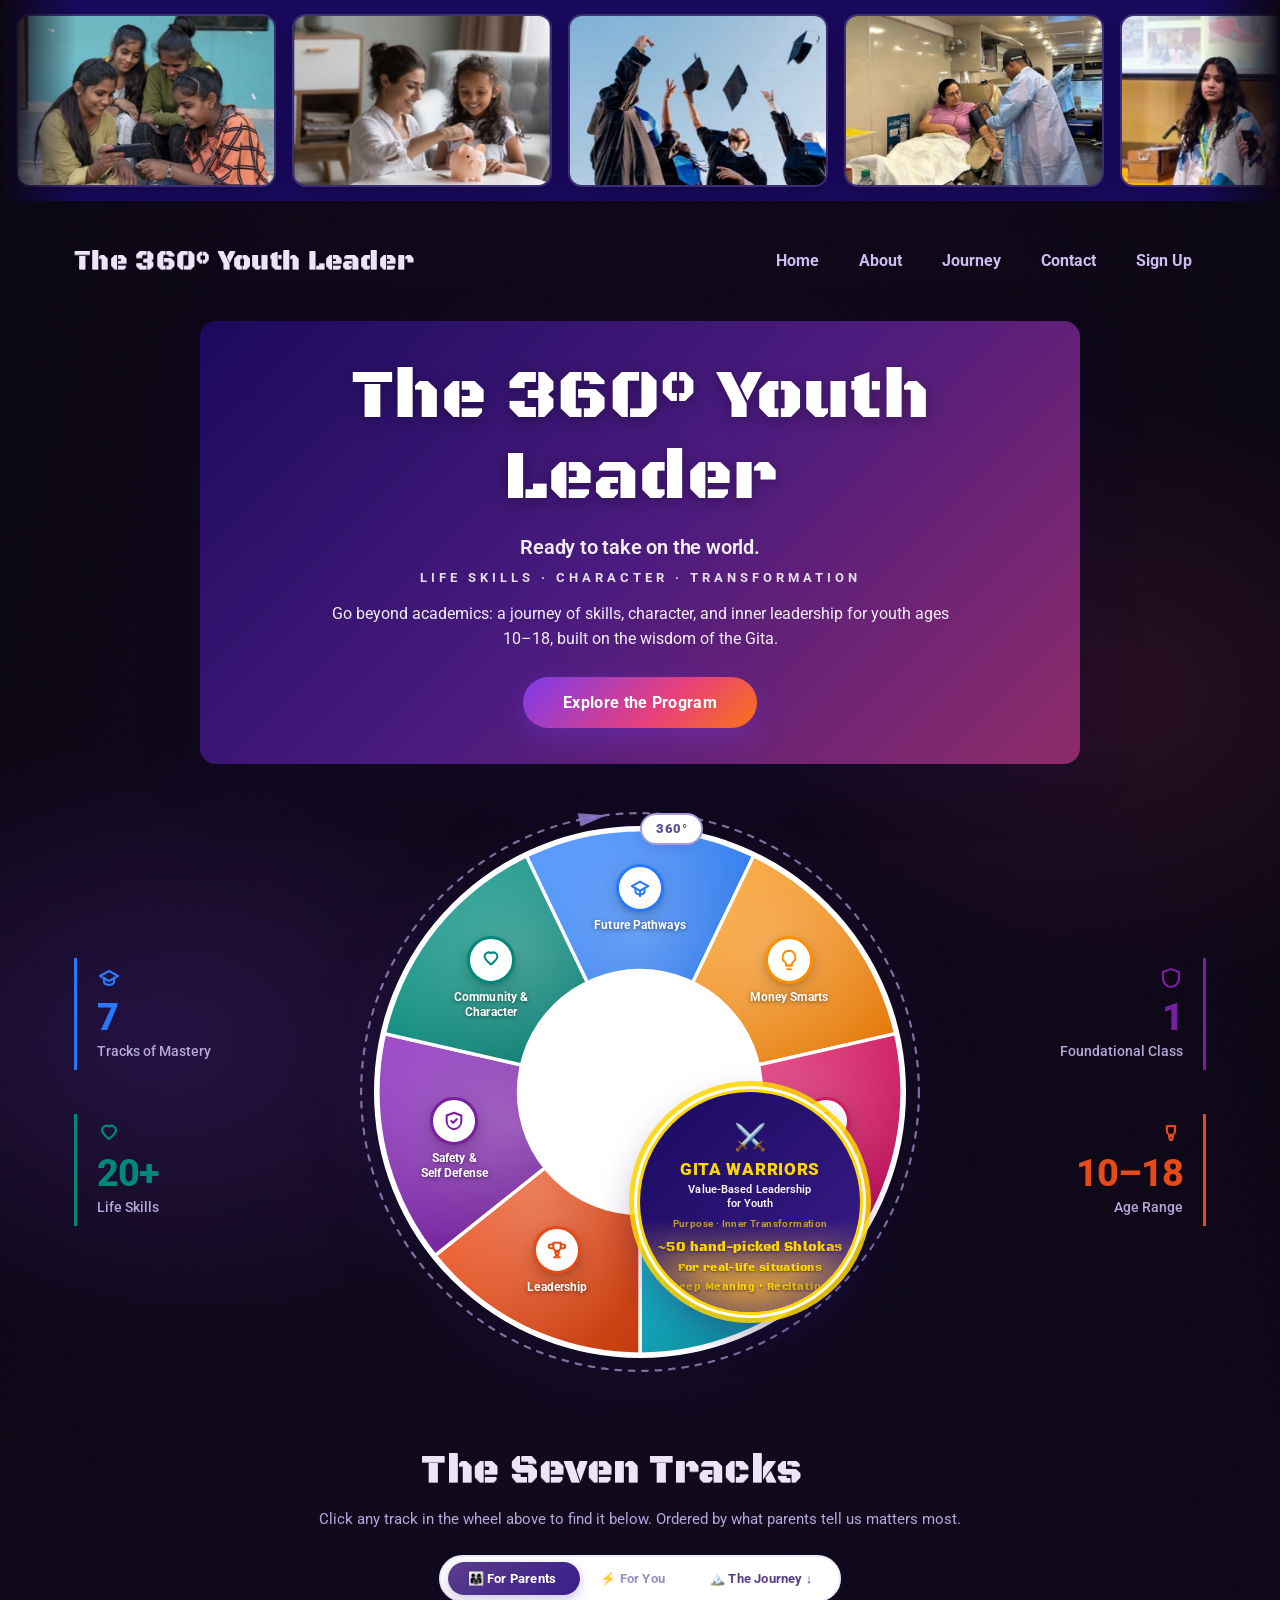
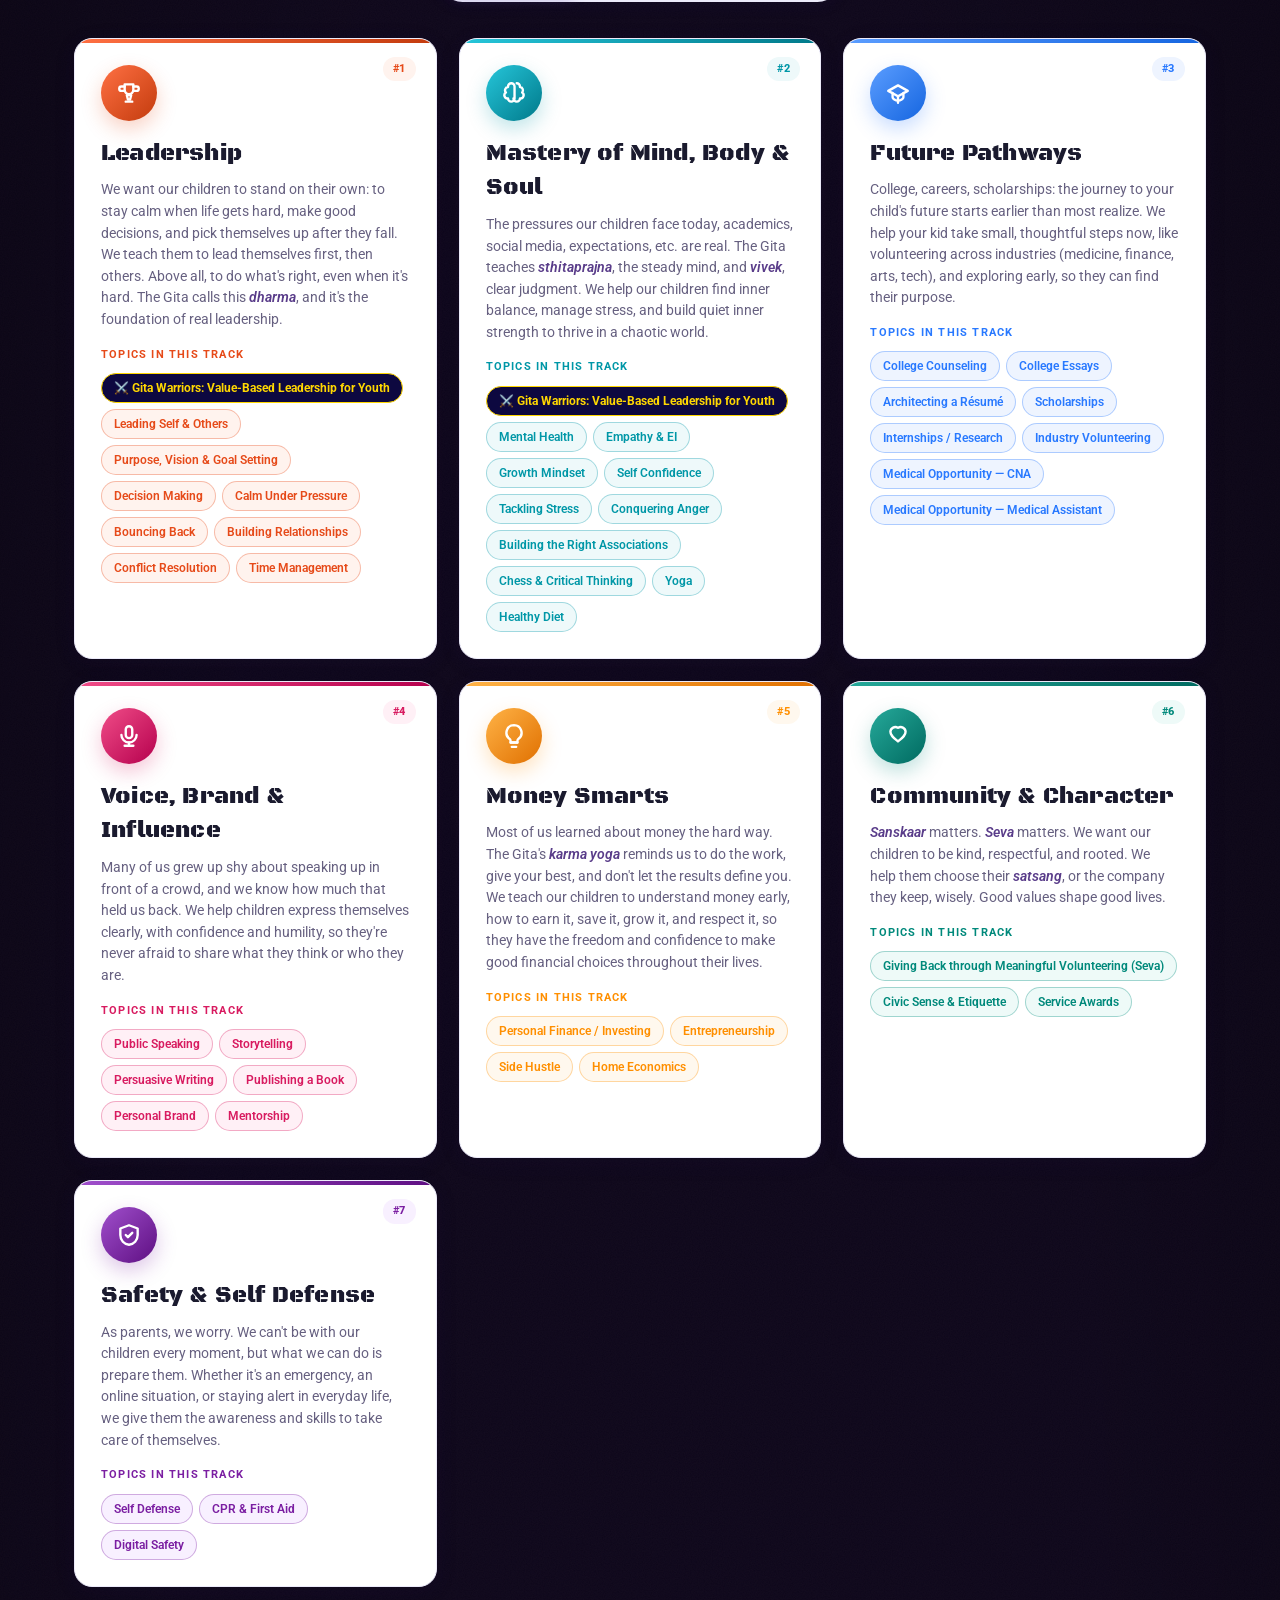
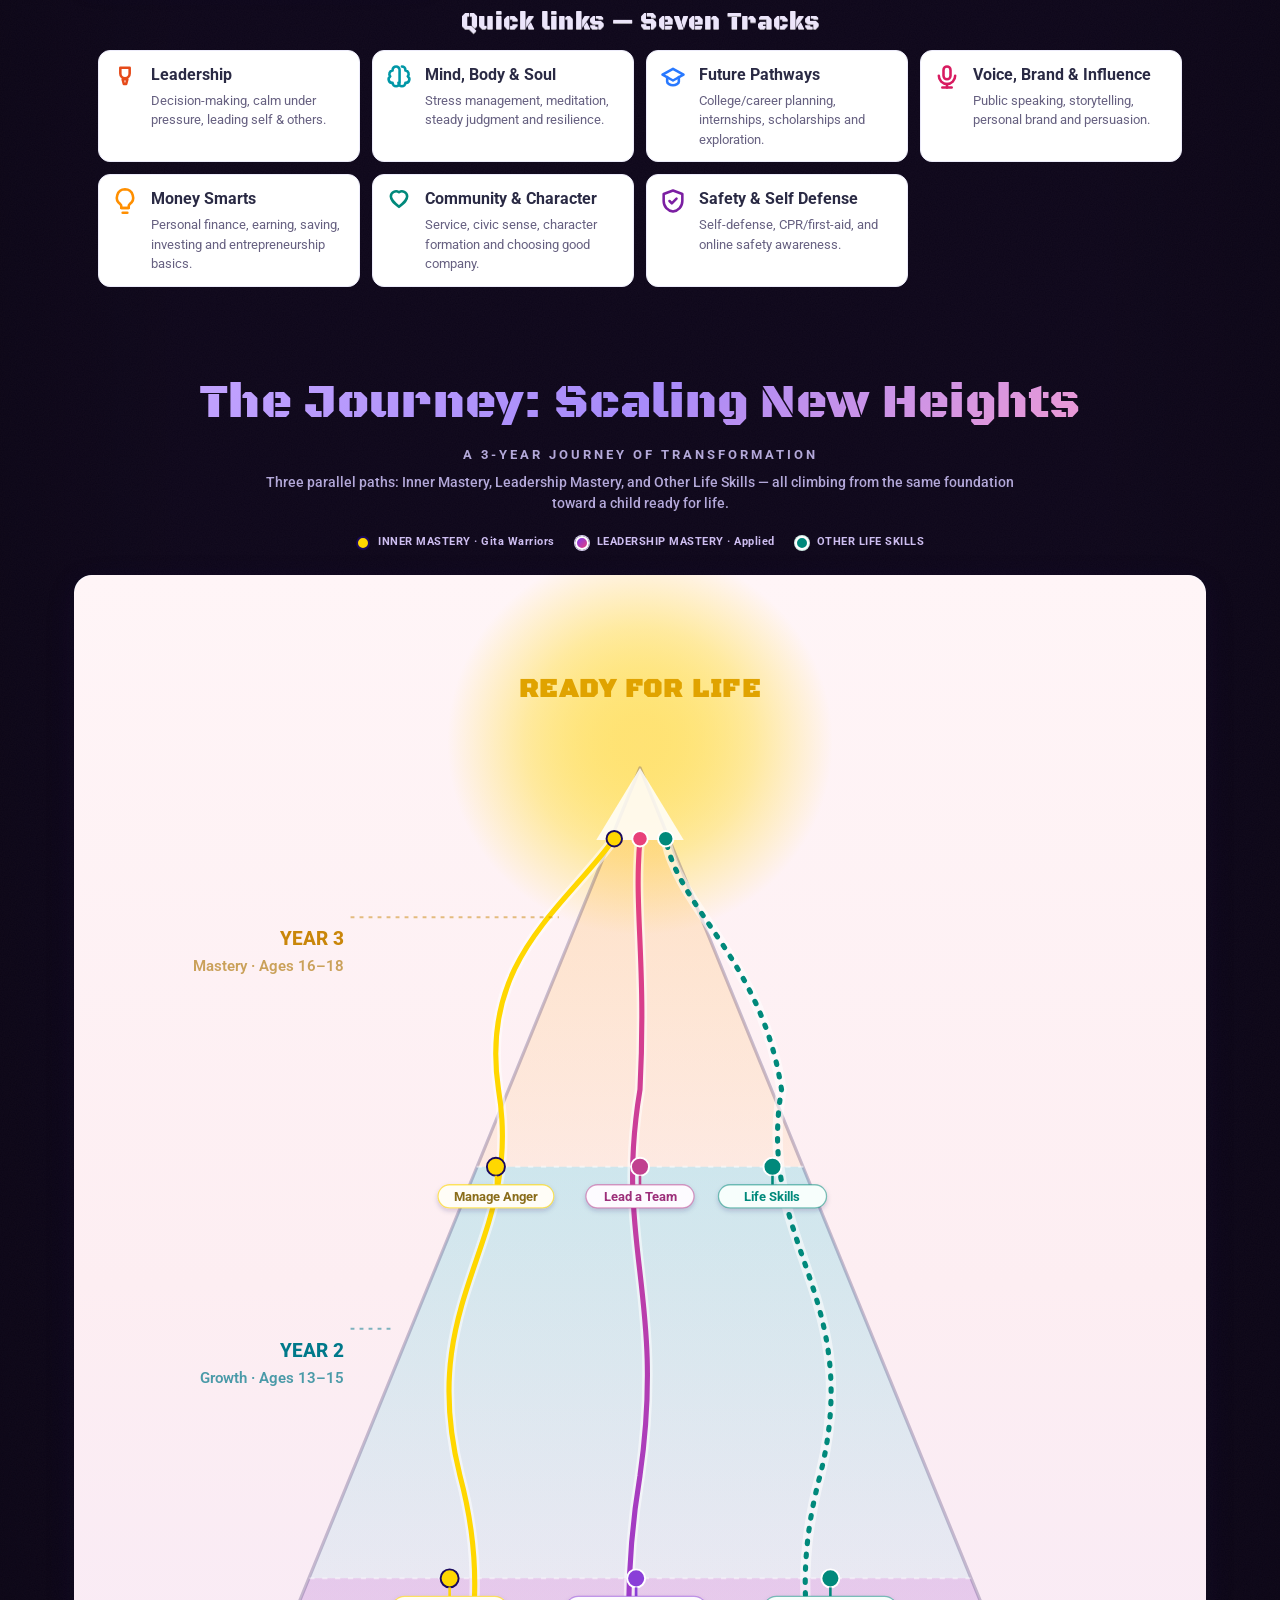
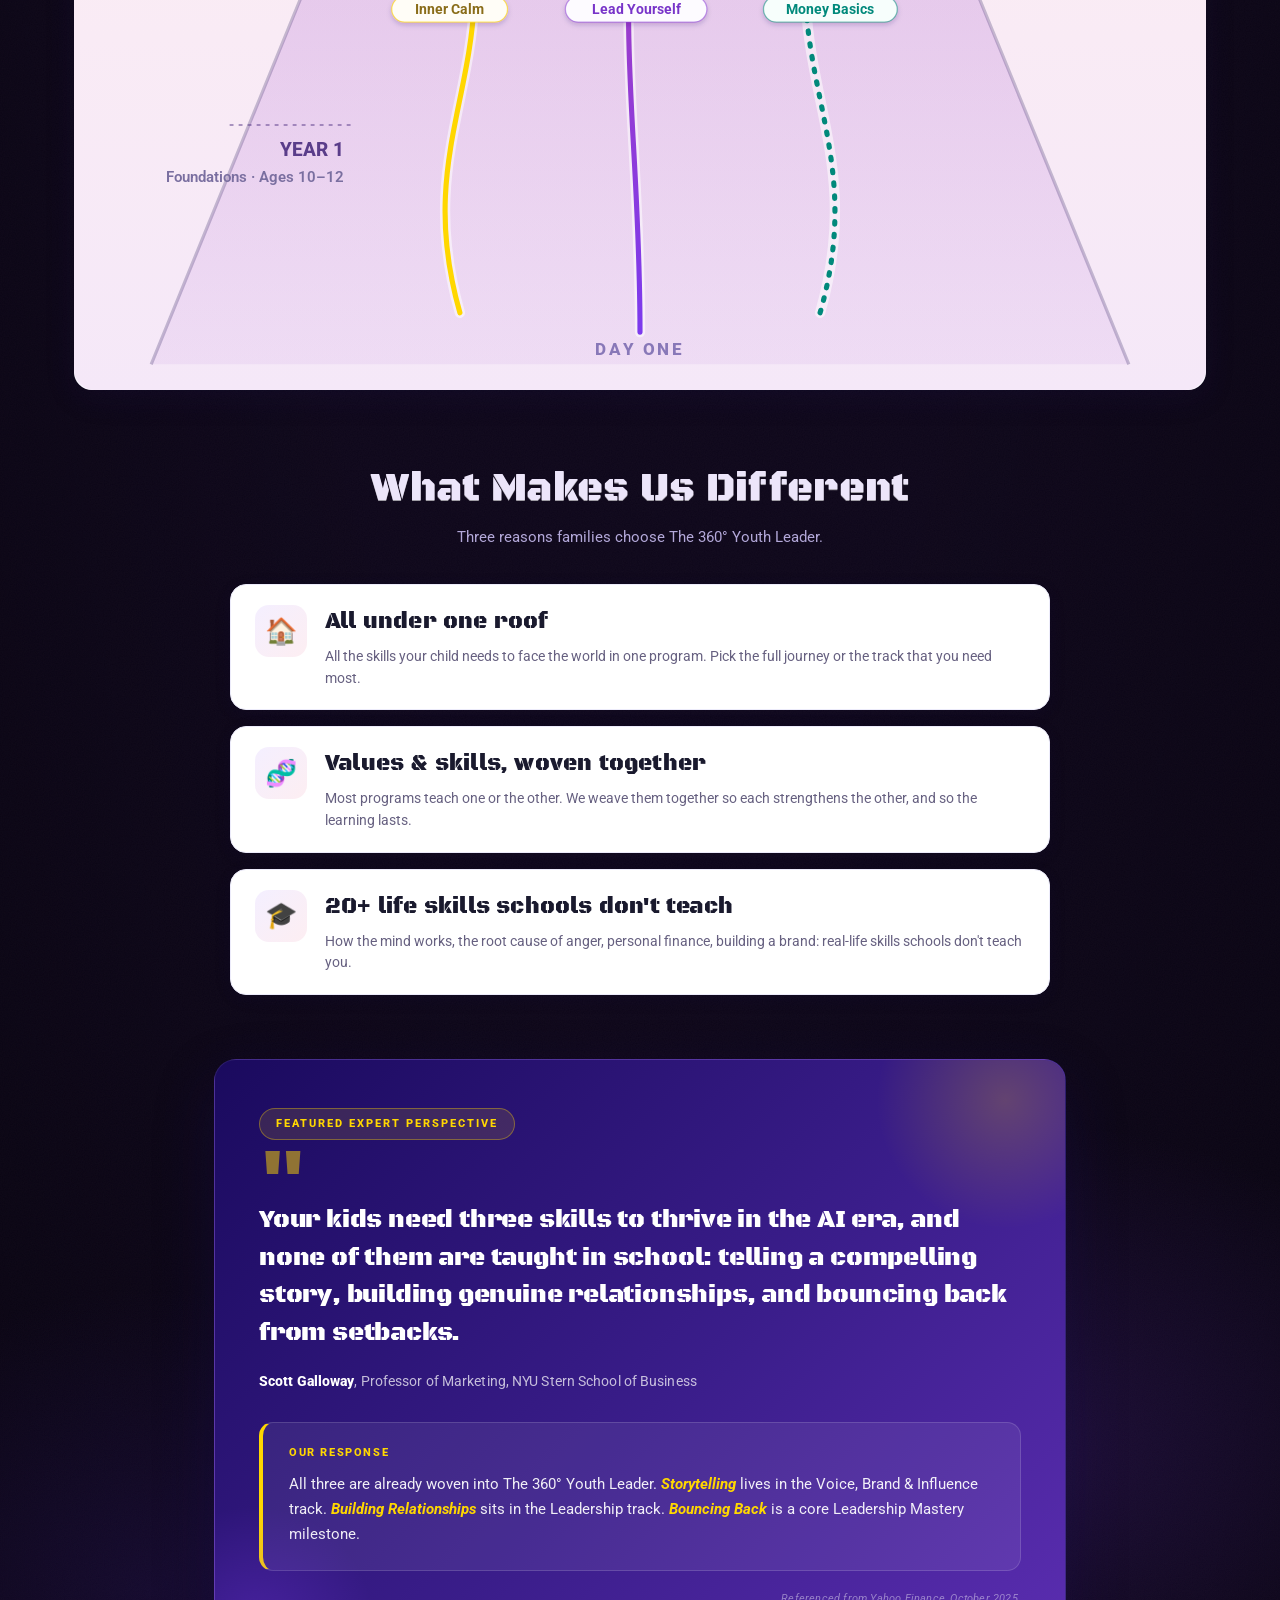
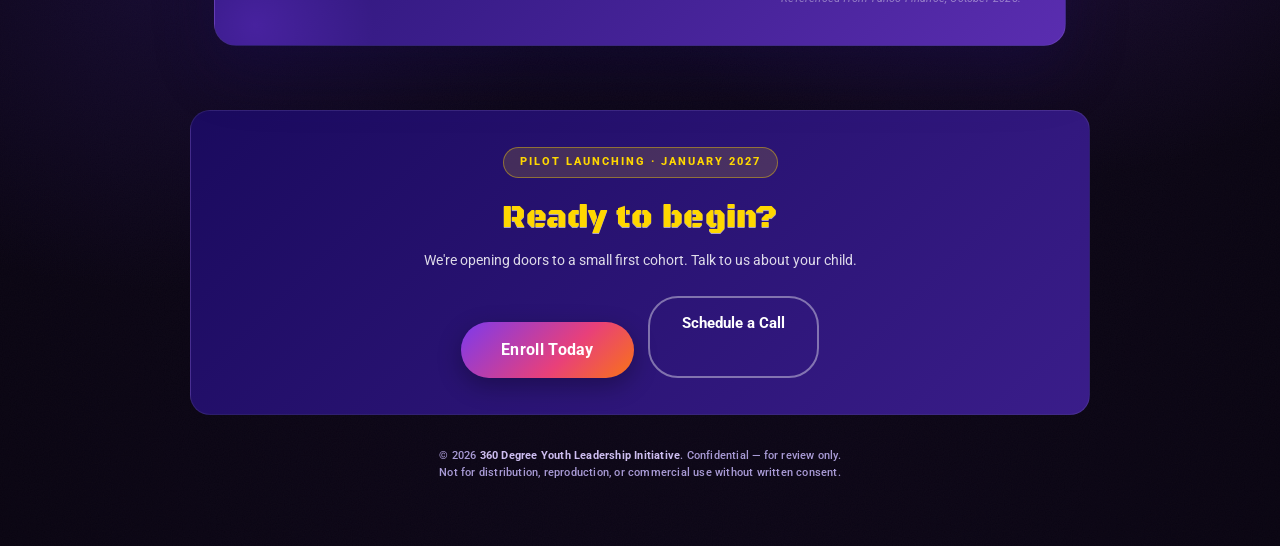
==== commit c46ac716: "initial commit Co-Authored-By: Claude Sonnet 5 <noreply@anthropic.com>" ====
--- a/index.html
+++ b/index.html
@@ -3,33 +3,33 @@
 <head>
 <meta charset="UTF-8">
 <meta name="viewport" content="width=device-width, initial-scale=1.0">
-<title>The 360° Youth Leader — Ready to Take on the World</title>
-<link href="https://fonts.googleapis.com/css2?family=Inter:wght@400;500;600;700;800;900&family=Marcellus&family=Yellowtail&display=swap" rel="stylesheet">
+<title>The 360° Youth Leader: Ready to Take on the World</title>
+<link href="https://fonts.googleapis.com/css2?family=Roboto:wght@400;500;700;900&family=Black+Ops+One&display=swap" rel="stylesheet">
 <link rel="stylesheet" href="styles.css">
 <style>
 *{box-sizing:border-box;margin:0;padding:0;}
 body{
   overflow-x:hidden;
-  font-family:'Inter',-apple-system,'Segoe UI',sans-serif;
-  background-color:#f6efdc;
+  font-family:'Roboto',-apple-system,'Segoe UI',sans-serif;
+  background-color:#0d0619;
   background-image:
-    radial-gradient(ellipse 700px 500px at 12% 15%, rgba(150,115,70,0.12), transparent 60%),
-    radial-gradient(ellipse 600px 480px at 88% 10%, rgba(150,115,70,0.10), transparent 60%),
-    radial-gradient(ellipse 750px 550px at 80% 90%, rgba(140,105,60,0.11), transparent 60%),
-    radial-gradient(ellipse 650px 500px at 12% 92%, rgba(140,105,60,0.10), transparent 60%),
-    radial-gradient(ellipse 100% 90% at 50% 50%, transparent 45%, rgba(120,90,55,0.10) 100%),
-    url("data:image/svg+xml,%3Csvg xmlns='http://www.w3.org/2000/svg' width='180' height='180'%3E%3Cfilter id='n'%3E%3CfeTurbulence type='fractalNoise' baseFrequency='0.85' numOctaves='2' stitchTiles='stitch'/%3E%3CfeColorMatrix type='matrix' values='0 0 0 0 0.45  0 0 0 0 0.36  0 0 0 0 0.24  0 0 0 0.05 0'/%3E%3C/filter%3E%3Crect width='100%25' height='100%25' filter='url(%23n)'/%3E%3C/svg%3E");
+    radial-gradient(ellipse 700px 500px at 12% 15%, rgba(124,58,237,0.20), transparent 60%),
+    radial-gradient(ellipse 600px 480px at 88% 10%, rgba(232,64,122,0.12), transparent 60%),
+    radial-gradient(ellipse 750px 550px at 80% 90%, rgba(124,58,237,0.16), transparent 60%),
+    radial-gradient(ellipse 650px 500px at 12% 92%, rgba(58,29,138,0.22), transparent 60%),
+    radial-gradient(ellipse 100% 90% at 50% 50%, transparent 35%, rgba(0,0,0,0.55) 100%),
+    url("data:image/svg+xml,%3Csvg xmlns='http://www.w3.org/2000/svg' width='180' height='180'%3E%3Cfilter id='n'%3E%3CfeTurbulence type='fractalNoise' baseFrequency='0.85' numOctaves='2' stitchTiles='stitch'/%3E%3CfeColorMatrix type='matrix' values='0 0 0 0 0.75  0 0 0 0 0.65  0 0 0 0 0.95  0 0 0 0.035 0'/%3E%3C/filter%3E%3Crect width='100%25' height='100%25' filter='url(%23n)'/%3E%3C/svg%3E");
   background-repeat:no-repeat,no-repeat,no-repeat,no-repeat,no-repeat,repeat;
-  color:#1a1a2e;-webkit-font-smoothing:antialiased;-moz-osx-font-smoothing:grayscale;padding:48px 24px 64px;
-}
-h1,h2,h3,.brand,.feat-title,.diff-title,.journey-h,.footer h3,.splash-title{font-family:'Yellowtail','Marcellus',cursive;}
+  color:#ece5fa;-webkit-font-smoothing:antialiased;-moz-osx-font-smoothing:grayscale;padding:48px 24px 64px;
+}
+h1,h2,h3,.brand,.feat-title,.diff-title,.journey-h,.footer h3,.splash-title{font-family:'Black Ops One',cursive;}
 
 /* Top navigation */
 .topnav{max-width:1180px;margin:0 auto 26px;padding:12px 24px;display:flex;align-items:center;justify-content:space-between;gap:12px}
-.brand{color:#1a0a5e;font-size:27px;letter-spacing:0.3px}
+.brand{color:#ece5fa;font-size:27px;letter-spacing:0.3px}
 .nav-links{display:flex;gap:12px}
-.nav-link{padding:8px 12px;border-radius:10px;text-decoration:none;color:#5a3d8a;font-weight:700;background:transparent;border:2px solid transparent}
-.nav-link:hover{background:#f4efff;border-color:#ecebfa}
+.nav-link{padding:8px 12px;border-radius:10px;text-decoration:none;color:#cdbdf0;font-weight:700;background:transparent;border:2px solid transparent}
+.nav-link:hover{background:#f4efff;border-color:#ecebfa;color:#3a1d8a}
 
 .hero{text-align:center;max-width:880px;margin:0 auto 36px;}
 .hero{text-align:center;max-width:880px;margin:0 auto 36px;padding:36px;border-radius:16px;background:linear-gradient(135deg,#1a0a5e 0%,#4b1b7f 50%,#8f2c6a 100%);box-shadow:0 20px 60px rgba(26,10,94,0.18)}
@@ -45,14 +45,24 @@
 .stat-icon{margin-bottom:8px;color:var(--c);display:flex;}
 .stat-icon svg{width:24px;height:24px;}
 .stat-num{font-size:38px;font-weight:800;color:var(--c);letter-spacing:-1px;line-height:1;}
-.stat-label{font-size:14px;font-weight:500;color:#666090;margin-top:5px;}
+.stat-label{font-size:14px;font-weight:500;color:#b3a8d9;margin-top:5px;}
 .side-stats.right{align-items:flex-end;text-align:right;}
 .side-stats.right .stat{border-left:none;border-right:3px solid var(--c);padding:8px 20px 8px 0;}
 .side-stats.right .stat-icon{justify-content:flex-end;}
 
 .wheel-wrap{position:relative;width:min(560px,calc(100vw - 96px));height:min(560px,calc(100vw - 96px));margin:0 auto;--wheel-scale:min(1,calc((100vw - 96px) / 560px));}
 .wheel-svg{width:100%;height:100%;display:block;filter:drop-shadow(0 14px 36px rgba(40,30,120,0.14));}
-.badge-360{position:absolute;top:1px;left:50%;transform:translate(-50%,-50%) scale(var(--wheel-scale));transform-origin:center;background:#fff;border:2.5px solid #a89cd8;border-radius:20px;padding:4px 14px;font-size:13px;font-weight:900;color:#5a4d9a;letter-spacing:0.6px;box-shadow:0 3px 10px rgba(40,30,120,0.10);z-index:5;font-family:'Inter',sans-serif;}
+.wheel-spin{position:absolute;inset:0;transform-origin:50% 50%;}
+.wheel-spin.spin-in{animation:wheelSpinIn 0.75s both;}
+@keyframes wheelSpinIn{
+  0%{transform:rotate(0deg);animation-timing-function:linear;}
+  40%{transform:rotate(460deg);animation-timing-function:cubic-bezier(0.22,0.61,0.36,1);}
+  100%{transform:rotate(720deg);}
+}
+@media (prefers-reduced-motion:reduce){
+  .wheel-spin.spin-in{animation:none;}
+}
+.badge-360{position:absolute;top:1px;left:50%;transform:translate(-50%,-50%) scale(var(--wheel-scale));transform-origin:center;background:#fff;border:2.5px solid #a89cd8;border-radius:20px;padding:4px 14px;font-size:13px;font-weight:900;color:#5a4d9a;letter-spacing:0.6px;box-shadow:0 3px 10px rgba(40,30,120,0.10);z-index:5;font-family:'Roboto',sans-serif;}
 
 .topic-pill.gita-foundation{display:flex;align-items:center;justify-content:center;gap:8px;width:100%;background:#0d0840;color:#FFD700;border:2px solid #FFD700;border-radius:14px;padding:10px 16px;font-size:13px;font-weight:800;margin-bottom:10px;box-shadow:0 4px 14px rgba(13,8,64,0.25);}
 .topic-pill.gita-foundation .gita-label{font-size:9px;font-weight:700;color:rgba(255,215,0,0.7);text-transform:uppercase;letter-spacing:1.5px;margin-right:6px;border-right:1px solid rgba(255,215,0,0.3);padding-right:10px;}
@@ -89,9 +99,9 @@
 }
 .hub-shloka-segment::before{content:"";position:absolute;inset:0;background:radial-gradient(ellipse 55% 65% at 50% 80%,rgba(255,175,40,0.5) 0%, rgba(255,175,40,0.15) 60%, transparent 100%);pointer-events:none;-webkit-mask-image:radial-gradient(ellipse 65% 130% at 50% 0%,black 0%, black 55%, rgba(0,0,0,0.6) 78%, rgba(0,0,0,0.25) 92%, transparent 100%);mask-image:radial-gradient(ellipse 65% 130% at 50% 0%,black 0%, black 55%, rgba(0,0,0,0.6) 78%, rgba(0,0,0,0.25) 92%, transparent 100%);} 
 .hub-shloka-content{position:relative;z-index:1;text-align:center;padding:0 8px;} 
-.hub-shloka-l1{font-family:'Marcellus',serif;font-size:13px;font-weight:400;color:#FFD700;letter-spacing:0.4px;text-shadow:0 1px 3px rgba(40,20,80,0.7);} 
-.hub-shloka-l2{font-family:'Marcellus',serif;font-size:11px;font-weight:400;color:#FFD700;letter-spacing:0.3px;margin-top:3px;text-shadow:0 1px 2px rgba(40,20,80,0.6);} 
-.hub-shloka-l3{font-family:'Marcellus',serif;font-size:10px;font-weight:400;color:#FFD700;letter-spacing:0.5px;margin-top:3px;text-shadow:0 1px 3px rgba(40,20,80,0.8);} 
+.hub-shloka-l1{font-family:'Black Ops One',cursive;font-size:13px;font-weight:400;color:#FFD700;letter-spacing:0.4px;text-shadow:0 1px 3px rgba(40,20,80,0.7);} 
+.hub-shloka-l2{font-family:'Black Ops One',cursive;font-size:11px;font-weight:400;color:#FFD700;letter-spacing:0.3px;margin-top:3px;text-shadow:0 1px 2px rgba(40,20,80,0.6);} 
+.hub-shloka-l3{font-family:'Black Ops One',cursive;font-size:10px;font-weight:400;color:#FFD700;letter-spacing:0.5px;margin-top:3px;text-shadow:0 1px 3px rgba(40,20,80,0.8);} 
 
 .track-label{position:absolute;display:flex;flex-direction:column;align-items:center;gap:6px;width:110px;margin-left:-55px;margin-top:-38px;cursor:pointer;transition:transform .2s;transform:scale(var(--wheel-scale));transform-origin:center;}
 .track-label:hover{transform:scale(var(--wheel-scale)) translateY(-3px);}
@@ -100,15 +110,15 @@
 .track-name{font-size:12px;font-weight:700;color:#fff;text-align:center;line-height:1.3;letter-spacing:0.1px;text-shadow:0 1px 4px rgba(0,0,0,0.5);} 
 
 .features{max-width:1180px;margin:72px auto 0;padding:0 24px;} 
-.features h2{font-size:40px;color:#1a0a5e;text-align:center;margin-bottom:12px;letter-spacing:0.3px;transition:color .3s;}
-.features h2 .youth-emoji{display:inline-block;margin-left:6px;opacity:0;transform:scale(0.5) rotate(-30deg);transition:opacity .3s,transform .4s;} 
-.features.youth-mode h2 .youth-emoji{opacity:1;transform:scale(1) rotate(0deg);} 
-.features.youth-mode h2{background:linear-gradient(135deg,#7c3aed,#e8407a,#f97316);-webkit-background-clip:text;-webkit-text-fill-color:transparent;background-clip:text;} 
-.features .sub2{text-align:center;color:#6a6890;font-size:15px;margin-bottom:24px;} 
+.features h2{font-size:40px;color:#ece5fa;text-align:center;margin-bottom:12px;letter-spacing:0.3px;transition:color .3s;}
+.features h2 .youth-emoji{display:inline-block;margin-left:6px;opacity:0;transform:scale(0.5) rotate(-30deg);transition:opacity .3s,transform .4s;}
+.features.youth-mode h2 .youth-emoji{opacity:1;transform:scale(1) rotate(0deg);}
+.features.youth-mode h2{background:linear-gradient(135deg,#7c3aed,#e8407a,#f97316);-webkit-background-clip:text;-webkit-text-fill-color:transparent;background-clip:text;}
+.features .sub2{text-align:center;color:#b3a8d9;font-size:15px;margin-bottom:24px;}
 
 .audience-toggle{display:flex;justify-content:center;margin-bottom:36px;} 
 .toggle-pill{display:inline-flex;background:#fff;border:2px solid #ecebfa;border-radius:30px;padding:5px;position:relative;box-shadow:0 4px 16px rgba(40,30,120,0.08);} 
-.toggle-btn{position:relative;z-index:2;padding:9px 22px;font-family:'Inter',sans-serif;font-size:13px;font-weight:700;color:#9990b8;background:none;border:none;cursor:pointer;border-radius:24px;transition:color .3s;display:inline-flex;align-items:center;gap:6px;letter-spacing:0.2px;} 
+.toggle-btn{position:relative;z-index:2;padding:9px 22px;font-family:'Roboto',sans-serif;font-size:13px;font-weight:700;color:#9990b8;background:none;border:none;cursor:pointer;border-radius:24px;transition:color .3s;display:inline-flex;align-items:center;gap:6px;letter-spacing:0.2px;} 
 .toggle-btn.active{color:#fff;} 
 .toggle-btn.jump-btn{color:#5a3d8a;} 
 .toggle-btn.jump-btn:hover{color:#3a1d8a;background:#f0eafa;} 
@@ -119,7 +129,7 @@
 
 .tracks-paragraphs{max-width:1180px;margin:20px auto 0;padding:0 24px}
 .tracks-list{display:grid;grid-template-columns:repeat(auto-fit,minmax(min(240px,100%),1fr));gap:12px;margin-top:12px}
-.track-paragraph{display:flex;gap:12px;align-items:flex-start;padding:12px;border-radius:12px;background:#fff;border:1px solid #ecebfa;text-decoration:none;color:inherit}
+.track-paragraph{display:flex;gap:12px;align-items:flex-start;padding:12px;border-radius:12px;background:#fff;border:1px solid #ecebfa;text-decoration:none;color:#2a2a44}
 .track-paragraph svg{width:28px;height:28px;flex-shrink:0}
 .track-paragraph strong{display:block;margin-bottom:4px}
 
@@ -142,33 +152,33 @@
 .topic-pill{display:inline-block;background:var(--bg);color:var(--c);border:1.5px solid var(--border);border-radius:18px;padding:5px 12px;font-size:12px;font-weight:600;} 
 .topic-pill.gita{background:#0d0840;color:#FFD700;border:1.5px solid #FFD700;font-weight:700;} 
 
-.footer{max-width:900px;margin:64px auto 0;padding:36px 24px;background:linear-gradient(135deg,#1a0a5e 0%,#3a1d8a 100%);border-radius:20px;text-align:center;color:#fff;} 
+.footer{max-width:900px;margin:64px auto 0;padding:36px 24px;background:linear-gradient(135deg,#1a0a5e 0%,#3a1d8a 100%);border:1px solid rgba(255,255,255,0.08);border-radius:20px;text-align:center;color:#fff;}
 .footer h3{font-size:32px;color:#FFD700;margin-bottom:10px;letter-spacing:0.3px;}
 .footer p{font-size:14px;color:rgba(255,255,255,0.85);line-height:1.6;max-width:560px;margin:0 auto 20px;} 
 .footer .cta{box-shadow:0 8px 24px rgba(0,0,0,0.3);} 
 
-.copyright{max-width:900px;margin:32px auto 0;padding:0 24px;text-align:center;font-size:11px;font-weight:500;color:#9a96b8;line-height:1.6;letter-spacing:0.2px;} 
-.copyright strong{color:#6a6890;font-weight:700;} 
+.copyright{max-width:900px;margin:32px auto 0;padding:0 24px;text-align:center;font-size:11px;font-weight:500;color:#a99bd6;line-height:1.6;letter-spacing:0.2px;}
+.copyright strong{color:#cdbdf0;font-weight:700;}
 
 .differentiators{max-width:1180px;margin:72px auto 0;padding:0 24px;} 
 
 /* JOURNEY SECTION */
-.journey-section{max-width:1180px;margin:80px auto 0;padding:0 24px;} 
-.journey-h{font-size:48px;color:#1a0a5e;text-align:center;letter-spacing:0.3px;margin-bottom:6px;background:linear-gradient(135deg,#1a0a5e 0%,#5a2db0 50%,#e8407a 100%);-webkit-background-clip:text;-webkit-text-fill-color:transparent;background-clip:text;}
-.journey-tag{font-size:13px;font-weight:700;color:#8878b8;letter-spacing:3px;text-transform:uppercase;text-align:center;margin-bottom:8px;} 
-.journey-sub{font-size:14px;font-weight:500;color:#6a6890;text-align:center;margin-bottom:20px;max-width:780px;margin-left:auto;margin-right:auto;} 
-.journey-legend{display:flex;justify-content:center;gap:20px;margin-bottom:24px;font-size:11px;font-weight:700;color:#5a3d8a;letter-spacing:0.5px;flex-wrap:wrap;} 
+.journey-section{max-width:1180px;margin:80px auto 0;padding:0 24px;}
+.journey-h{font-size:48px;color:#c9a9ff;text-align:center;letter-spacing:0.3px;margin-bottom:6px;background:linear-gradient(135deg,#c9a9ff 0%,#a78bfa 50%,#ff9ecb 100%);-webkit-background-clip:text;-webkit-text-fill-color:transparent;background-clip:text;}
+.journey-tag{font-size:13px;font-weight:700;color:#b3a8d9;letter-spacing:3px;text-transform:uppercase;text-align:center;margin-bottom:8px;}
+.journey-sub{font-size:14px;font-weight:500;color:#b3a8d9;text-align:center;margin-bottom:20px;max-width:780px;margin-left:auto;margin-right:auto;}
+.journey-legend{display:flex;justify-content:center;gap:20px;margin-bottom:24px;font-size:11px;font-weight:700;color:#cdbdf0;letter-spacing:0.5px;flex-wrap:wrap;}
 .journey-legend-item{display:flex;align-items:center;gap:8px;} 
 .journey-legend-dot{width:14px;height:14px;border-radius:50%;display:inline-block;} 
 .journey-svg{display:block;width:100%;height:auto;border-radius:18px;box-shadow:0 8px 32px rgba(40,30,120,0.10);background:#fafaff;} 
 
 .expert-perspective{max-width:900px;margin:64px auto 0;padding:0 24px;}
-.expert-perspective-inner{position:relative;background:linear-gradient(135deg,#1a0a5e 0%,#3a1d8a 55%,#5a2db0 100%);border-radius:22px;padding:48px 44px 38px;color:#fff;overflow:hidden;box-shadow:0 24px 60px rgba(26,10,94,0.28);}
+.expert-perspective-inner{position:relative;background:linear-gradient(135deg,#1a0a5e 0%,#3a1d8a 55%,#5a2db0 100%);border:1px solid rgba(255,255,255,0.08);border-radius:22px;padding:48px 44px 38px;color:#fff;overflow:hidden;box-shadow:0 24px 60px rgba(26,10,94,0.28);}
 .expert-perspective-inner::before{content:'';position:absolute;top:-90px;right:-70px;width:260px;height:260px;border-radius:50%;background:radial-gradient(circle,rgba(255,215,0,0.20),transparent 70%);pointer-events:none;}
 .expert-perspective-inner::after{content:'';position:absolute;bottom:-100px;left:-80px;width:240px;height:240px;border-radius:50%;background:radial-gradient(circle,rgba(124,58,237,0.28),transparent 70%);pointer-events:none;}
 .expert-tag{position:relative;display:inline-flex;align-items:center;gap:8px;font-size:11px;font-weight:800;letter-spacing:2px;text-transform:uppercase;color:#FFD700;background:rgba(255,215,0,0.12);border:1px solid rgba(255,215,0,0.35);padding:7px 16px;border-radius:20px;margin-bottom:22px;}
-.expert-quote-mark{position:relative;font-family:'Marcellus',serif;font-size:72px;line-height:0.4;color:rgba(255,215,0,0.5);margin-bottom:10px;}
-.expert-quote{position:relative;font-family:'Marcellus',serif;font-size:25px;line-height:1.5;color:#fff;font-weight:400;letter-spacing:-0.2px;margin-bottom:20px;max-width:760px;}
+.expert-quote-mark{position:relative;font-family:'Black Ops One',cursive;font-size:72px;line-height:0.4;color:rgba(255,215,0,0.5);margin-bottom:10px;}
+.expert-quote{position:relative;font-family:'Black Ops One',cursive;font-size:25px;line-height:1.5;color:#fff;font-weight:400;letter-spacing:-0.2px;margin-bottom:20px;max-width:760px;}
 .expert-attribution{position:relative;font-size:14px;color:rgba(255,255,255,0.72);margin-bottom:30px;letter-spacing:0.1px;}
 .expert-attribution strong{color:#fff;font-weight:800;}
 .expert-response{position:relative;background:rgba(255,255,255,0.07);border:1px solid rgba(255,255,255,0.14);border-left:4px solid #FFD700;border-radius:14px;padding:22px 26px;}
@@ -177,8 +187,8 @@
 .expert-response-text em{font-style:italic;font-weight:700;color:#FFD700;}
 .expert-source{position:relative;font-size:11px;color:rgba(255,255,255,0.42);margin-top:20px;text-align:right;font-style:italic;letter-spacing:0.2px;}
 
-.differentiators h2{font-size:40px;color:#1a0a5e;text-align:center;margin-bottom:12px;letter-spacing:0.3px;}
-.differentiators .sub3{text-align:center;color:#6a6890;font-size:15px;margin-bottom:36px;} 
+.differentiators h2{font-size:40px;color:#ece5fa;text-align:center;margin-bottom:12px;letter-spacing:0.3px;}
+.differentiators .sub3{text-align:center;color:#b3a8d9;font-size:15px;margin-bottom:36px;}
 .diff-grid{display:grid;grid-template-columns:repeat(auto-fit,minmax(min(300px,100%),1fr));gap:20px;}
 .diff-list{display:flex;flex-direction:column;gap:16px;max-width:820px;margin:0 auto;}
 .diff-row{display:flex;gap:18px;align-items:flex-start;background:#fff;border:1.5px solid #ecebfa;border-radius:16px;padding:20px 24px;box-shadow:0 4px 20px rgba(40,30,120,0.06);transition:transform .2s,box-shadow .2s;}
@@ -203,10 +213,10 @@
 
 .footer-pilot-badge{display:inline-block;background:rgba(255,215,0,0.15);color:#FFD700;font-size:11px;font-weight:800;letter-spacing:2px;padding:6px 16px;border-radius:20px;margin-bottom:20px;border:1px solid rgba(255,215,0,0.4);} 
 .footer-ctas{display:flex;gap:14px;justify-content:center;flex-wrap:wrap;margin-top:24px;} 
-.cta-secondary{display:inline-block;text-decoration:none;background:transparent;color:#fff;border:2px solid rgba(255,255,255,0.4);padding:14px 32px;border-radius:30px;font-family:'Inter',sans-serif;font-size:15px;font-weight:700;cursor:pointer;transition:all .2s;}
+.cta-secondary{display:inline-block;text-decoration:none;background:transparent;color:#fff;border:2px solid rgba(255,255,255,0.4);padding:14px 32px;border-radius:30px;font-family:'Roboto',sans-serif;font-size:15px;font-weight:700;cursor:pointer;transition:all .2s;}
 .cta-secondary:hover{background:rgba(255,255,255,0.1);border-color:rgba(255,255,255,0.7);} 
 
-.wheel-tooltip{position:fixed;background:#fff;border-radius:14px;padding:14px 16px;box-shadow:0 12px 40px rgba(40,30,120,0.22);border:1.5px solid #ecebfa;pointer-events:none;z-index:1000;opacity:0;transform:translateY(6px);transition:opacity .18s, transform .18s;max-width:280px;font-family:'Inter',sans-serif;} 
+.wheel-tooltip{position:fixed;background:#fff;border-radius:14px;padding:14px 16px;box-shadow:0 12px 40px rgba(40,30,120,0.22);border:1.5px solid #ecebfa;pointer-events:none;z-index:1000;opacity:0;transform:translateY(6px);transition:opacity .18s, transform .18s;max-width:280px;font-family:'Roboto',sans-serif;} 
 .wheel-tooltip.show{opacity:1;transform:translateY(0);} 
 .wheel-tooltip-title{font-size:13px;font-weight:800;color:#1a0a5e;margin-bottom:8px;letter-spacing:-0.1px;display:flex;align-items:center;gap:8px;} 
 .wheel-tooltip-dot{width:10px;height:10px;border-radius:50%;flex-shrink:0;} 
@@ -229,7 +239,7 @@
 @keyframes splashFade{0%{opacity:1;}88%{opacity:1;}100%{opacity:0;pointer-events:none;visibility:hidden;}}
 .splash-text{position:absolute;top:12%;left:50%;transform:translateX(-50%);text-align:center;width:90%;max-width:640px;opacity:0;animation:splashTextIn .6s cubic-bezier(.2,.7,.3,1) .25s both;}
 @keyframes splashTextIn{0%{opacity:0;transform:translate(-50%,10px);}100%{opacity:1;transform:translate(-50%,0);}}
-.splash-title{font-family:'Yellowtail','Marcellus',cursive;font-size:clamp(32px,6vw,54px);color:#fff;letter-spacing:0.5px;text-shadow:0 4px 18px rgba(0,0,0,0.25);}
+.splash-title{font-family:'Black Ops One',cursive;font-size:clamp(32px,6vw,54px);color:#fff;letter-spacing:0.5px;text-shadow:0 4px 18px rgba(0,0,0,0.25);}
 .splash-sub{margin-top:8px;font-size:clamp(14px,2.2vw,19px);font-weight:600;color:rgba(255,255,255,0.92);letter-spacing:0.3px;}
 .krishna-stage{position:absolute;left:6%;bottom:4%;width:min(46vw,320px);opacity:0;animation:krishnaIn .6s cubic-bezier(.3,.7,.3,1) .35s both;}
 @keyframes krishnaIn{0%{opacity:0;transform:translateY(18px) scale(.94);}100%{opacity:1;transform:translateY(0) scale(1);}}
@@ -261,7 +271,7 @@
 .path-item:hover img{transform:scale(1.06);}
 .path-item-overlay{position:absolute;inset:0;background:linear-gradient(0deg,rgba(10,5,40,0.92) 0%,rgba(10,5,40,0.55) 45%,rgba(10,5,40,0.05) 75%);display:flex;flex-direction:column;justify-content:flex-end;padding:14px;opacity:0;transition:opacity .3s ease;}
 .path-item:hover .path-item-overlay{opacity:1;}
-.path-item-title{font-family:'Yellowtail','Marcellus',cursive;font-size:22px;color:#FFD700;letter-spacing:0.3px;line-height:1.15;}
+.path-item-title{font-family:'Black Ops One',cursive;font-size:22px;color:#FFD700;letter-spacing:0.3px;line-height:1.15;}
 .path-item-desc{font-size:12px;font-weight:500;color:rgba(255,255,255,0.92);line-height:1.4;margin-top:4px;}
 @media (max-width:720px){
   .path-item{width:190px;}
@@ -390,15 +400,15 @@
 <div class="path-banner" aria-label="Explore our seven tracks">
   <div class="path-track">
     <a class="path-item" href="safety.html"><img src="images/banner/banner-1.jpg" alt="Safety & Self Defense" loading="lazy"><div class="path-item-overlay"><div class="path-item-title">Safety & Self Defense</div><div class="path-item-desc">Awareness, first aid, and practical self-defense skills.</div></div></a>
-    <a class="path-item" href="money.html"><img src="images/banner/banner-2.jpg" alt="Money Smarts" loading="lazy"><div class="path-item-overlay"><div class="path-item-title">Money Smarts</div><div class="path-item-desc">Earn, save, invest — practical finance for young people.</div></div></a>
-    <a class="path-item" href="future.html"><img src="images/banner/banner-3.jpg" alt="Future Pathways" loading="lazy"><div class="path-item-overlay"><div class="path-item-title">Future Pathways</div><div class="path-item-desc">College, careers, scholarships — build the runway early.</div></div></a>
+    <a class="path-item" href="money.html"><img src="images/banner/banner-2.jpg" alt="Money Smarts" loading="lazy"><div class="path-item-overlay"><div class="path-item-title">Money Smarts</div><div class="path-item-desc">Earn, save, invest: practical finance for young people.</div></div></a>
+    <a class="path-item" href="future.html"><img src="images/banner/banner-3.jpg" alt="Future Pathways" loading="lazy"><div class="path-item-overlay"><div class="path-item-title">Future Pathways</div><div class="path-item-desc">College, careers, scholarships: build the runway early.</div></div></a>
     <a class="path-item" href="lead.html"><img src="images/banner/banner-4.jpg" alt="Leadership" loading="lazy"><div class="path-item-overlay"><div class="path-item-title">Leadership</div><div class="path-item-desc">Lead yourself first — then others. Purpose, decisions, resilience.</div></div></a>
     <a class="path-item" href="mind.html"><img src="images/banner/banner-5.jpg" alt="Mastery of Mind, Body & Soul" loading="lazy"><div class="path-item-overlay"><div class="path-item-title">Mastery of Mind, Body & Soul</div><div class="path-item-desc">Steady mind, resilience, mental health and healthy habits.</div></div></a>
     <a class="path-item" href="voice.html"><img src="images/banner/banner-6.jpg" alt="Voice, Brand & Influence" loading="lazy"><div class="path-item-overlay"><div class="path-item-title">Voice, Brand & Influence</div><div class="path-item-desc">Speak clearly, tell stories, build a personal brand and influence well.</div></div></a>
     <a class="path-item" href="community.html"><img src="images/banner/banner-7.jpg" alt="Community & Character" loading="lazy"><div class="path-item-overlay"><div class="path-item-title">Community & Character</div><div class="path-item-desc">Sanskaar, seva and choosing the right community.</div></div></a>
     <a class="path-item" href="safety.html" aria-hidden="true"><img src="images/banner/banner-1.jpg" alt="" loading="lazy"><div class="path-item-overlay"><div class="path-item-title">Safety & Self Defense</div><div class="path-item-desc">Awareness, first aid, and practical self-defense skills.</div></div></a>
-    <a class="path-item" href="money.html" aria-hidden="true"><img src="images/banner/banner-2.jpg" alt="" loading="lazy"><div class="path-item-overlay"><div class="path-item-title">Money Smarts</div><div class="path-item-desc">Earn, save, invest — practical finance for young people.</div></div></a>
-    <a class="path-item" href="future.html" aria-hidden="true"><img src="images/banner/banner-3.jpg" alt="" loading="lazy"><div class="path-item-overlay"><div class="path-item-title">Future Pathways</div><div class="path-item-desc">College, careers, scholarships — build the runway early.</div></div></a>
+    <a class="path-item" href="money.html" aria-hidden="true"><img src="images/banner/banner-2.jpg" alt="" loading="lazy"><div class="path-item-overlay"><div class="path-item-title">Money Smarts</div><div class="path-item-desc">Earn, save, invest: practical finance for young people.</div></div></a>
+    <a class="path-item" href="future.html" aria-hidden="true"><img src="images/banner/banner-3.jpg" alt="" loading="lazy"><div class="path-item-overlay"><div class="path-item-title">Future Pathways</div><div class="path-item-desc">College, careers, scholarships: build the runway early.</div></div></a>
     <a class="path-item" href="lead.html" aria-hidden="true"><img src="images/banner/banner-4.jpg" alt="" loading="lazy"><div class="path-item-overlay"><div class="path-item-title">Leadership</div><div class="path-item-desc">Lead yourself first — then others. Purpose, decisions, resilience.</div></div></a>
     <a class="path-item" href="mind.html" aria-hidden="true"><img src="images/banner/banner-5.jpg" alt="" loading="lazy"><div class="path-item-overlay"><div class="path-item-title">Mastery of Mind, Body & Soul</div><div class="path-item-desc">Steady mind, resilience, mental health and healthy habits.</div></div></a>
     <a class="path-item" href="voice.html" aria-hidden="true"><img src="images/banner/banner-6.jpg" alt="" loading="lazy"><div class="path-item-overlay"><div class="path-item-title">Voice, Brand & Influence</div><div class="path-item-desc">Speak clearly, tell stories, build a personal brand and influence well.</div></div></a>
@@ -443,9 +453,11 @@
   <div class="wheel-wrap" id="ww">
     <div class="wheel-tooltip" id="wheelTooltip"></div>
     <div class="badge-360">360°</div>
-    <svg class="wheel-svg" id="wsvg" viewBox="0 0 500 500" xmlns="http://www.w3.org/2000/svg" style="overflow:visible;">
-      <defs id="defs"></defs>
-    </svg>
+    <div class="wheel-spin" id="wheelSpin">
+      <svg class="wheel-svg" id="wsvg" viewBox="0 0 500 500" xmlns="http://www.w3.org/2000/svg" style="overflow:visible;">
+        <defs id="defs"></defs>
+      </svg>
+    </div>
     <div class="hub">
       <div class="hub-sword">⚔️</div>
       <div class="hub-title">GITA WARRIORS</div>
@@ -490,7 +502,7 @@
   <div class="feat-grid" id="grid"></div>
 
   <div class="tracks-paragraphs" id="tracks-paragraphs">
-    <h3 style="text-align:center;margin-top:6px;font-size:24px;color:#1a0a5e">Quick links — Seven Tracks</h3>
+    <h3 style="text-align:center;margin-top:6px;font-size:24px;color:#ece5fa">Quick links — Seven Tracks</h3>
     <div class="tracks-list">
       <a class="track-paragraph" href="javascript:void(0)" onclick="highlightCard('lead')">
         <svg viewBox="0 0 24 24" fill="none" stroke="#E64A19" stroke-width="2.2" stroke-linecap="round" stroke-linejoin="round"><path d="M8 4h8v5a4 4 0 0 1-8 0V4z"/><path d="M10 14h4l-1 4h-2l-1-4z"/></svg>
@@ -612,9 +624,9 @@
     <rect x="247" y="794" width="90" height="20" rx="10" fill="#fffdf7" stroke="#FFD700" stroke-opacity="0.6" stroke-width="1" filter="url(#chipShadow)"/>
     <rect x="382" y="794" width="110" height="20" rx="10" fill="#fdfbff" stroke="#8a3fd8" stroke-opacity="0.5" stroke-width="1" filter="url(#chipShadow)"/>
     <rect x="536" y="794" width="104" height="20" rx="10" fill="#f7fefc" stroke="#00897B" stroke-opacity="0.5" stroke-width="1" filter="url(#chipShadow)"/>
-    <text x="292" y="808" text-anchor="middle" font-family="Inter, sans-serif" font-size="11" font-weight="700" fill="#8a6d1a">Inner Calm</text>
-    <text x="437" y="808" text-anchor="middle" font-family="Inter, sans-serif" font-size="11" font-weight="700" fill="#7834c9">Lead Yourself</text>
-    <text x="588" y="808" text-anchor="middle" font-family="Inter, sans-serif" font-size="11" font-weight="700" fill="#00897B">Money Basics</text>
+    <text x="292" y="808" text-anchor="middle" font-family="Roboto, sans-serif" font-size="11" font-weight="700" fill="#8a6d1a">Inner Calm</text>
+    <text x="437" y="808" text-anchor="middle" font-family="Roboto, sans-serif" font-size="11" font-weight="700" fill="#7834c9">Lead Yourself</text>
+    <text x="588" y="808" text-anchor="middle" font-family="Roboto, sans-serif" font-size="11" font-weight="700" fill="#00897B">Money Basics</text>
 
     <circle cx="328" cy="460" r="7" fill="#FFD700" stroke="#1a0a5e" stroke-width="1.5"/>
     <circle cx="440" cy="460" r="7" fill="#c1408f" stroke="#fff" stroke-width="1.5"/>
@@ -625,28 +637,28 @@
     <rect x="283" y="474" width="90" height="18" rx="9" fill="#fffdf7" stroke="#FFD700" stroke-opacity="0.6" stroke-width="1" filter="url(#chipShadow)"/>
     <rect x="398" y="474" width="84" height="18" rx="9" fill="#fdfbff" stroke="#c1408f" stroke-opacity="0.5" stroke-width="1" filter="url(#chipShadow)"/>
     <rect x="501" y="474" width="84" height="18" rx="9" fill="#f7fefc" stroke="#00897B" stroke-opacity="0.5" stroke-width="1" filter="url(#chipShadow)"/>
-    <text x="328" y="487" text-anchor="middle" font-family="Inter, sans-serif" font-size="10" font-weight="700" fill="#8a6d1a">Manage Anger</text>
-    <text x="440" y="487" text-anchor="middle" font-family="Inter, sans-serif" font-size="10" font-weight="700" fill="#9c2f7a">Lead a Team</text>
-    <text x="543" y="487" text-anchor="middle" font-family="Inter, sans-serif" font-size="10" font-weight="700" fill="#00897B">Life Skills</text>
+    <text x="328" y="487" text-anchor="middle" font-family="Roboto, sans-serif" font-size="10" font-weight="700" fill="#8a6d1a">Manage Anger</text>
+    <text x="440" y="487" text-anchor="middle" font-family="Roboto, sans-serif" font-size="10" font-weight="700" fill="#9c2f7a">Lead a Team</text>
+    <text x="543" y="487" text-anchor="middle" font-family="Roboto, sans-serif" font-size="10" font-weight="700" fill="#00897B">Life Skills</text>
 
     <circle cx="420" cy="205" r="6" fill="#FFD700" stroke="#1a0a5e" stroke-width="1.5"/>
     <circle cx="440" cy="205" r="6" fill="#e8407a" stroke="#fff" stroke-width="1.5"/>
     <circle cx="460" cy="205" r="6" fill="#00897B" stroke="#fff" stroke-width="1.5"/>
 
     <line x1="215" y1="894" x2="121" y2="894" stroke="#5a3d8a" stroke-width="1.5" stroke-dasharray="3 4" stroke-opacity="0.5"/>
-    <text x="210" y="918" text-anchor="end" font-family="Inter, sans-serif" font-size="15" font-weight="800" fill="#5a3d8a">YEAR 1</text>
-    <text x="210" y="938" text-anchor="end" font-family="Inter, sans-serif" font-size="12" font-weight="600" fill="#7a6fa0">Foundations · Ages 10–12</text>
+    <text x="210" y="918" text-anchor="end" font-family="Roboto, sans-serif" font-size="15" font-weight="800" fill="#5a3d8a">YEAR 1</text>
+    <text x="210" y="938" text-anchor="end" font-family="Roboto, sans-serif" font-size="12" font-weight="600" fill="#7a6fa0">Foundations · Ages 10–12</text>
 
     <line x1="215" y1="586" x2="248" y2="586" stroke="#00798A" stroke-width="1.5" stroke-dasharray="3 4" stroke-opacity="0.5"/>
-    <text x="210" y="608" text-anchor="end" font-family="Inter, sans-serif" font-size="15" font-weight="800" fill="#00798A">YEAR 2</text>
-    <text x="210" y="628" text-anchor="end" font-family="Inter, sans-serif" font-size="12" font-weight="600" fill="#4a9aa8">Growth · Ages 13–15</text>
+    <text x="210" y="608" text-anchor="end" font-family="Roboto, sans-serif" font-size="15" font-weight="800" fill="#00798A">YEAR 2</text>
+    <text x="210" y="628" text-anchor="end" font-family="Roboto, sans-serif" font-size="12" font-weight="600" fill="#4a9aa8">Growth · Ages 13–15</text>
 
     <line x1="215" y1="266" x2="377" y2="266" stroke="#C9860A" stroke-width="1.5" stroke-dasharray="3 4" stroke-opacity="0.5"/>
-    <text x="210" y="288" text-anchor="end" font-family="Inter, sans-serif" font-size="15" font-weight="800" fill="#C9860A">YEAR 3</text>
-    <text x="210" y="308" text-anchor="end" font-family="Inter, sans-serif" font-size="12" font-weight="600" fill="#caa15a">Mastery · Ages 16–18</text>
-
-    <text x="440" y="1073" text-anchor="middle" font-family="Inter, sans-serif" font-size="13" font-weight="800" letter-spacing="2" fill="#8878b8">DAY ONE</text>
-    <text x="440" y="95" text-anchor="middle" font-family="Marcellus, serif" font-size="20" font-weight="700" letter-spacing="1" fill="#e0a300">READY FOR LIFE</text>
+    <text x="210" y="288" text-anchor="end" font-family="Roboto, sans-serif" font-size="15" font-weight="800" fill="#C9860A">YEAR 3</text>
+    <text x="210" y="308" text-anchor="end" font-family="Roboto, sans-serif" font-size="12" font-weight="600" fill="#caa15a">Mastery · Ages 16–18</text>
+
+    <text x="440" y="1073" text-anchor="middle" font-family="Roboto, sans-serif" font-size="13" font-weight="800" letter-spacing="2" fill="#8878b8">DAY ONE</text>
+    <text x="440" y="95" text-anchor="middle" font-family="Black Ops One, cursive" font-size="20" font-weight="700" letter-spacing="1" fill="#e0a300">READY FOR LIFE</text>
   </svg>
 </div>
 
@@ -851,6 +863,7 @@
 const iring=document.createElementNS(NS,'circle');iring.setAttribute('cx',CX);iring.setAttribute('cy',CY);iring.setAttribute('r',RI);iring.setAttribute('fill','#fff');iring.setAttribute('pointer-events','none');svg.appendChild(iring);
 
 const ww=document.getElementById('ww');
+const wheelSpin=document.getElementById('wheelSpin');
 wheelTracks.forEach((t,i)=>{
   const mid=mids[i];
   const lx=CX+RL*Math.cos(mid);
@@ -875,8 +888,23 @@
   el.addEventListener('mousemove',(e)=>moveWheelTooltip(e));
   el.addEventListener('mouseleave',()=>hideWheelTooltip());
   el.addEventListener('click',()=>highlightCard(t.id));
-  ww.appendChild(el);
+  wheelSpin.appendChild(el);
 });
+
+if(!window.matchMedia('(prefers-reduced-motion: reduce)').matches){
+  const spinObserver=new IntersectionObserver((entries)=>{
+    entries.forEach(entry=>{
+      if(entry.isIntersecting){
+        wheelSpin.classList.remove('spin-in');
+        void wheelSpin.offsetWidth;
+        wheelSpin.classList.add('spin-in');
+      } else {
+        wheelSpin.classList.remove('spin-in');
+      }
+    });
+  },{threshold:0.4});
+  spinObserver.observe(ww);
+}
 
 const grid=document.getElementById('grid');
 let currentMode='parent';
--- a/styles.css
+++ b/styles.css
@@ -1,7 +1,7 @@
-@import url('https://fonts.googleapis.com/css2?family=Inter:wght@400;500;600;700;800;900&family=Marcellus&family=Yellowtail&display=swap');
+@import url('https://fonts.googleapis.com/css2?family=Roboto:wght@400;500;700;900&family=Black+Ops+One&display=swap');
 
 :root {
-  --bg: #f6efdc;
+  --bg: #0d0619;
   --muted: #6a6890;
   --brand: #1a0a5e;
   --accent1: #7c3aed;
@@ -10,24 +10,24 @@
   --soft: #f4efff;
   --line: #ecebfa;
   --white: #ffffff;
-  --heading-font: 'Yellowtail', 'Marcellus', cursive;
+  --heading-font: 'Black Ops One', cursive;
 }
 
 * { box-sizing: border-box; }
 html { scroll-behavior: smooth; }
 body {
   margin: 0;
-  font-family: 'Inter', -apple-system, 'Segoe UI', sans-serif;
+  font-family: 'Roboto', -apple-system, 'Segoe UI', sans-serif;
   background-color: var(--bg);
   background-image:
-    radial-gradient(ellipse 700px 500px at 12% 15%, rgba(150,115,70,0.12), transparent 60%),
-    radial-gradient(ellipse 600px 480px at 88% 10%, rgba(150,115,70,0.10), transparent 60%),
-    radial-gradient(ellipse 750px 550px at 80% 90%, rgba(140,105,60,0.11), transparent 60%),
-    radial-gradient(ellipse 650px 500px at 12% 92%, rgba(140,105,60,0.10), transparent 60%),
-    radial-gradient(ellipse 100% 90% at 50% 50%, transparent 45%, rgba(120,90,55,0.10) 100%),
-    url("data:image/svg+xml,%3Csvg xmlns='http://www.w3.org/2000/svg' width='180' height='180'%3E%3Cfilter id='n'%3E%3CfeTurbulence type='fractalNoise' baseFrequency='0.85' numOctaves='2' stitchTiles='stitch'/%3E%3CfeColorMatrix type='matrix' values='0 0 0 0 0.45  0 0 0 0 0.36  0 0 0 0 0.24  0 0 0 0.05 0'/%3E%3C/filter%3E%3Crect width='100%25' height='100%25' filter='url(%23n)'/%3E%3C/svg%3E");
+    radial-gradient(ellipse 700px 500px at 12% 15%, rgba(124,58,237,0.20), transparent 60%),
+    radial-gradient(ellipse 600px 480px at 88% 10%, rgba(232,64,122,0.12), transparent 60%),
+    radial-gradient(ellipse 750px 550px at 80% 90%, rgba(124,58,237,0.16), transparent 60%),
+    radial-gradient(ellipse 650px 500px at 12% 92%, rgba(58,29,138,0.22), transparent 60%),
+    radial-gradient(ellipse 100% 90% at 50% 50%, transparent 35%, rgba(0,0,0,0.55) 100%),
+    url("data:image/svg+xml,%3Csvg xmlns='http://www.w3.org/2000/svg' width='180' height='180'%3E%3Cfilter id='n'%3E%3CfeTurbulence type='fractalNoise' baseFrequency='0.85' numOctaves='2' stitchTiles='stitch'/%3E%3CfeColorMatrix type='matrix' values='0 0 0 0 0.75  0 0 0 0 0.65  0 0 0 0 0.95  0 0 0 0.035 0'/%3E%3C/filter%3E%3Crect width='100%25' height='100%25' filter='url(%23n)'/%3E%3C/svg%3E");
   background-repeat: no-repeat, no-repeat, no-repeat, no-repeat, no-repeat, repeat;
-  color: #1a1a2e;
+  color: #ece5fa;
   line-height: 1.5;
   -webkit-font-smoothing: antialiased;
 }
@@ -61,6 +61,7 @@
 .brand {
   font-size: 26px;
   letter-spacing: 0.3px;
+  color: #ece5fa;
 }
 
 .nav-links {
@@ -73,7 +74,7 @@
   padding: 8px 12px;
   border-radius: 10px;
   text-decoration: none;
-  color: #5a3d8a;
+  color: #cdbdf0;
   font-weight: 700;
   background: transparent;
   border: 2px solid transparent;
@@ -82,6 +83,7 @@
 .nav-link:hover {
   background: var(--soft);
   border-color: var(--line);
+  color: var(--brand-2);
 }
 
 .hero {
@@ -117,6 +119,7 @@
 
 .section {
   background: #fff;
+  color: #2a2a44;
   border-radius: 14px;
   padding: 22px;
   border: 1px solid #ecebfa;
@@ -127,7 +130,7 @@
 .back {
   display: inline-block;
   margin-bottom: 12px;
-  color: var(--brand);
+  color: #cdbdf0;
   font-weight: 700;
   text-decoration: none;
 }
@@ -142,6 +145,7 @@
 
 .card {
   background: linear-gradient(180deg, #fff, #fbfbff);
+  color: #2a2a44;
   padding: 16px;
   border-radius: 12px;
   border: 1px solid #ecebfa;
@@ -172,7 +176,7 @@
   max-width: 1180px;
   margin: 40px auto 0;
   text-align: center;
-  color: rgba(26,10,94,0.8);
+  color: rgba(236,229,250,0.75);
 }
 
 .track-hero {
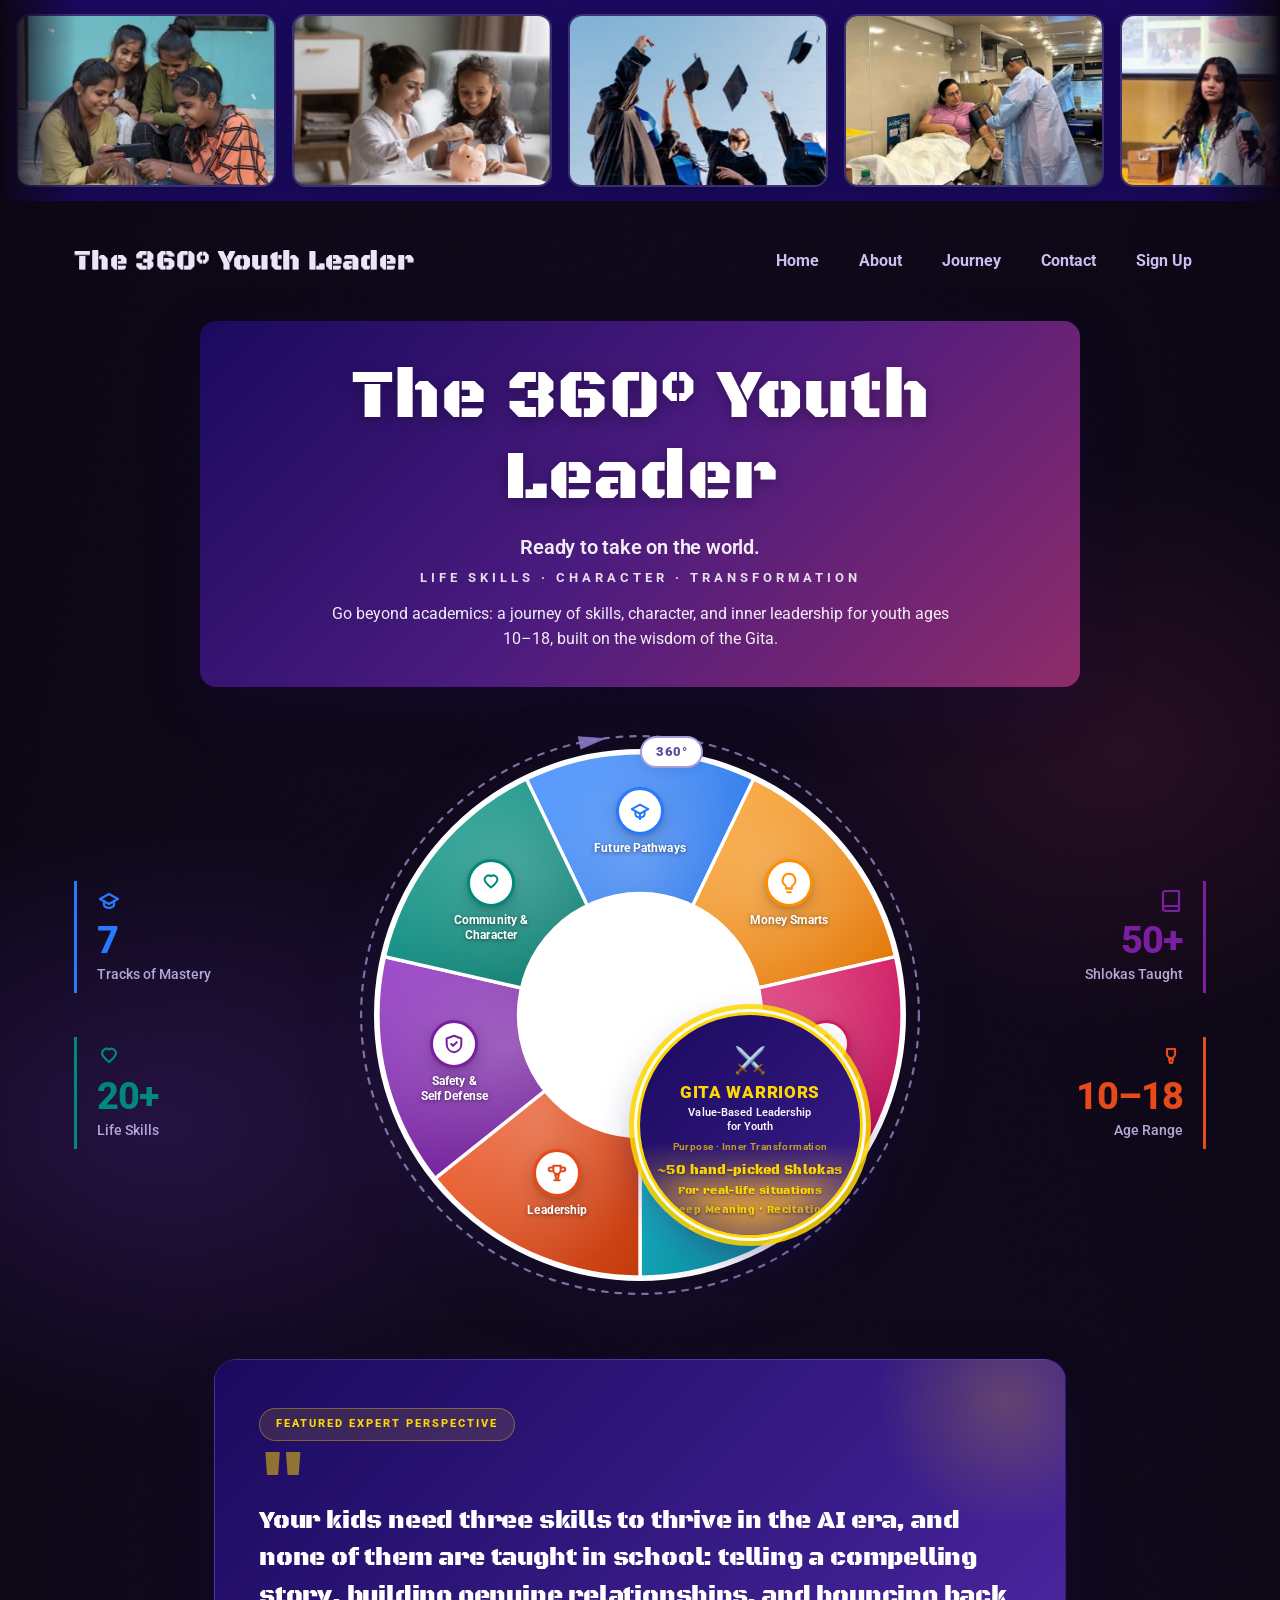
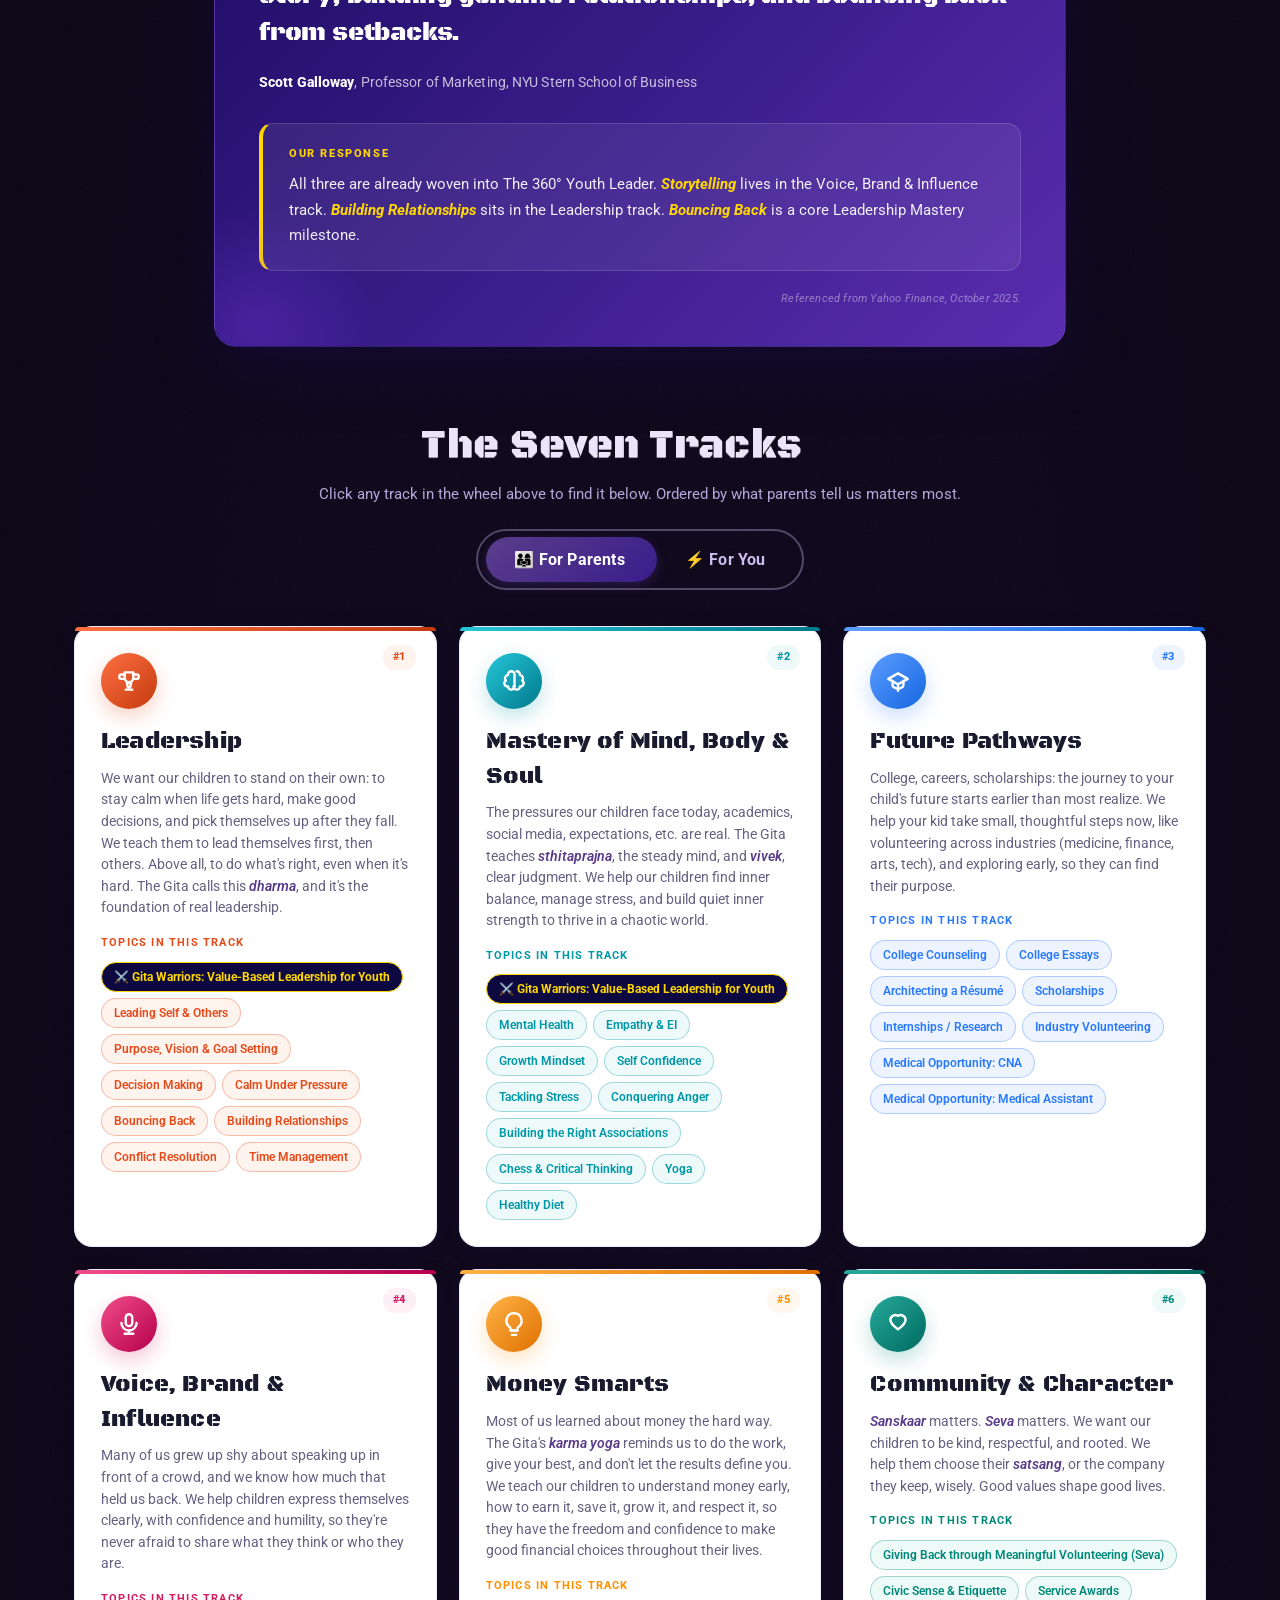
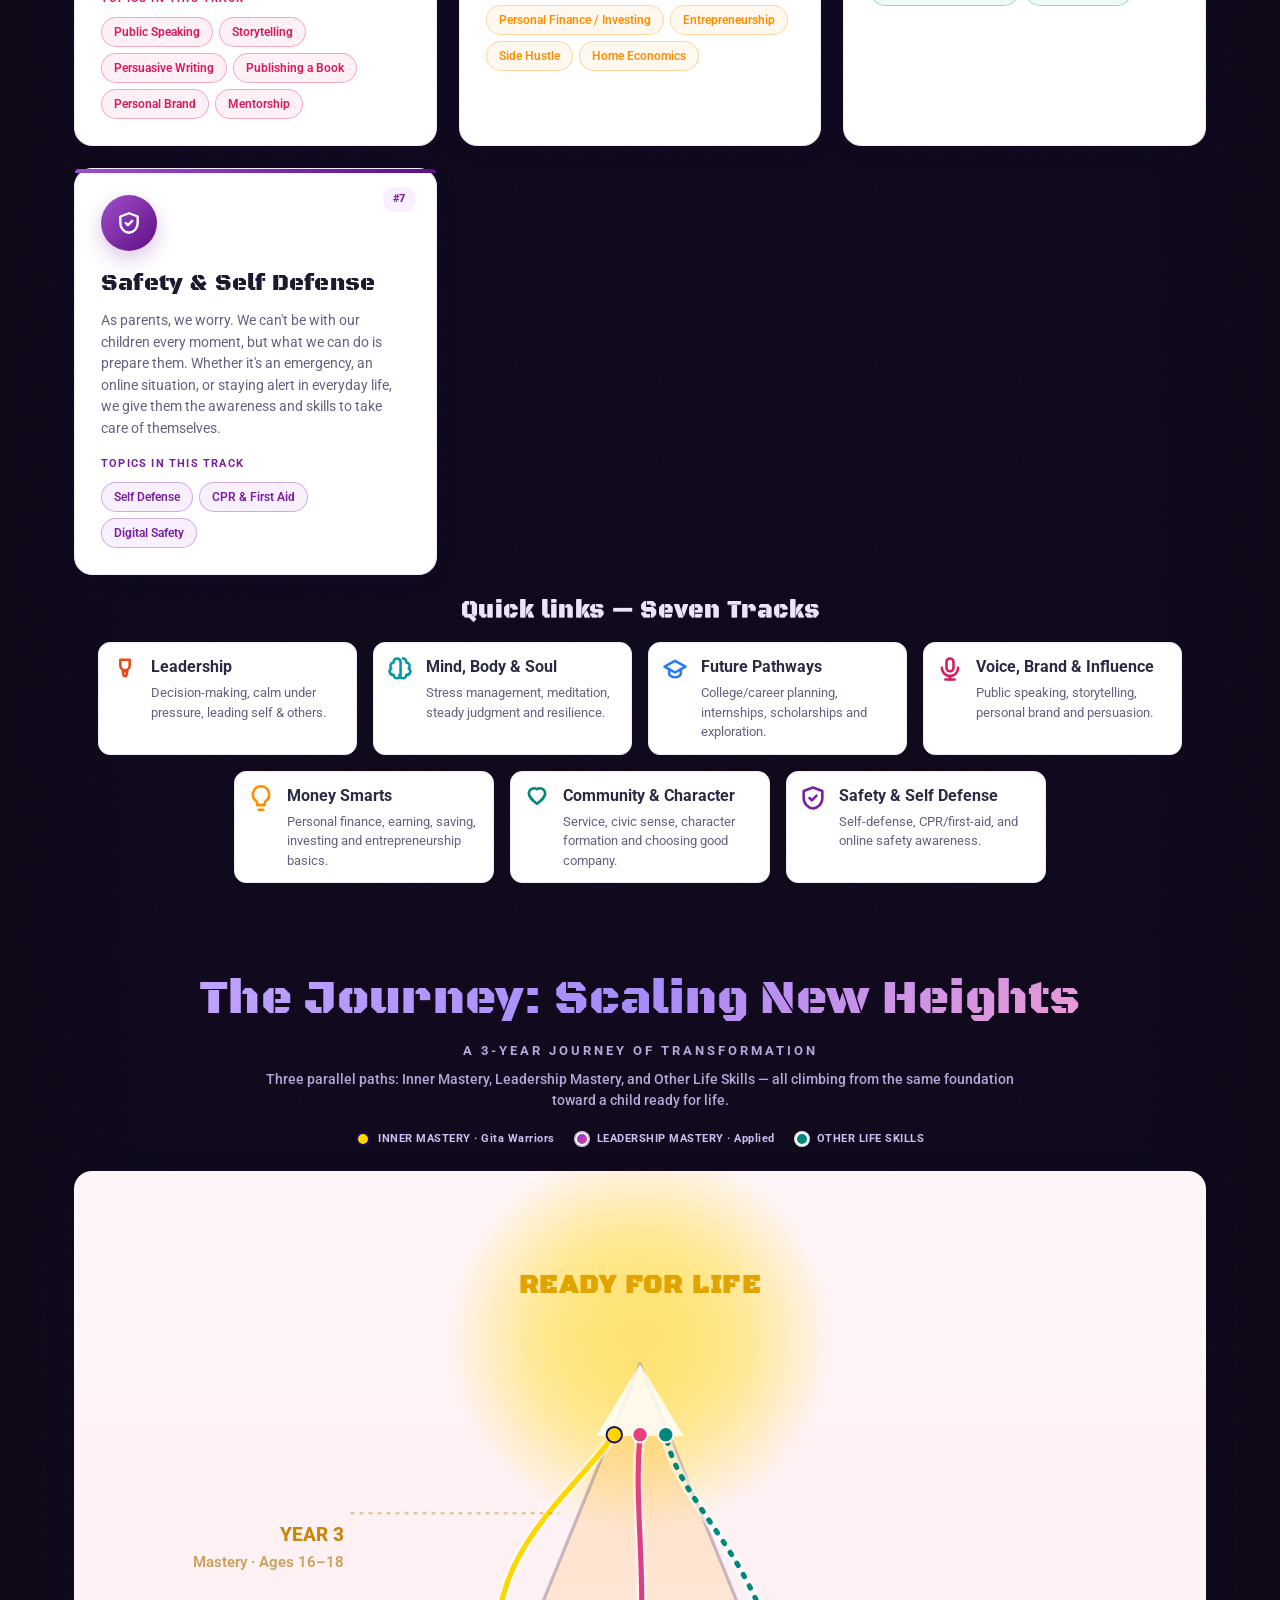
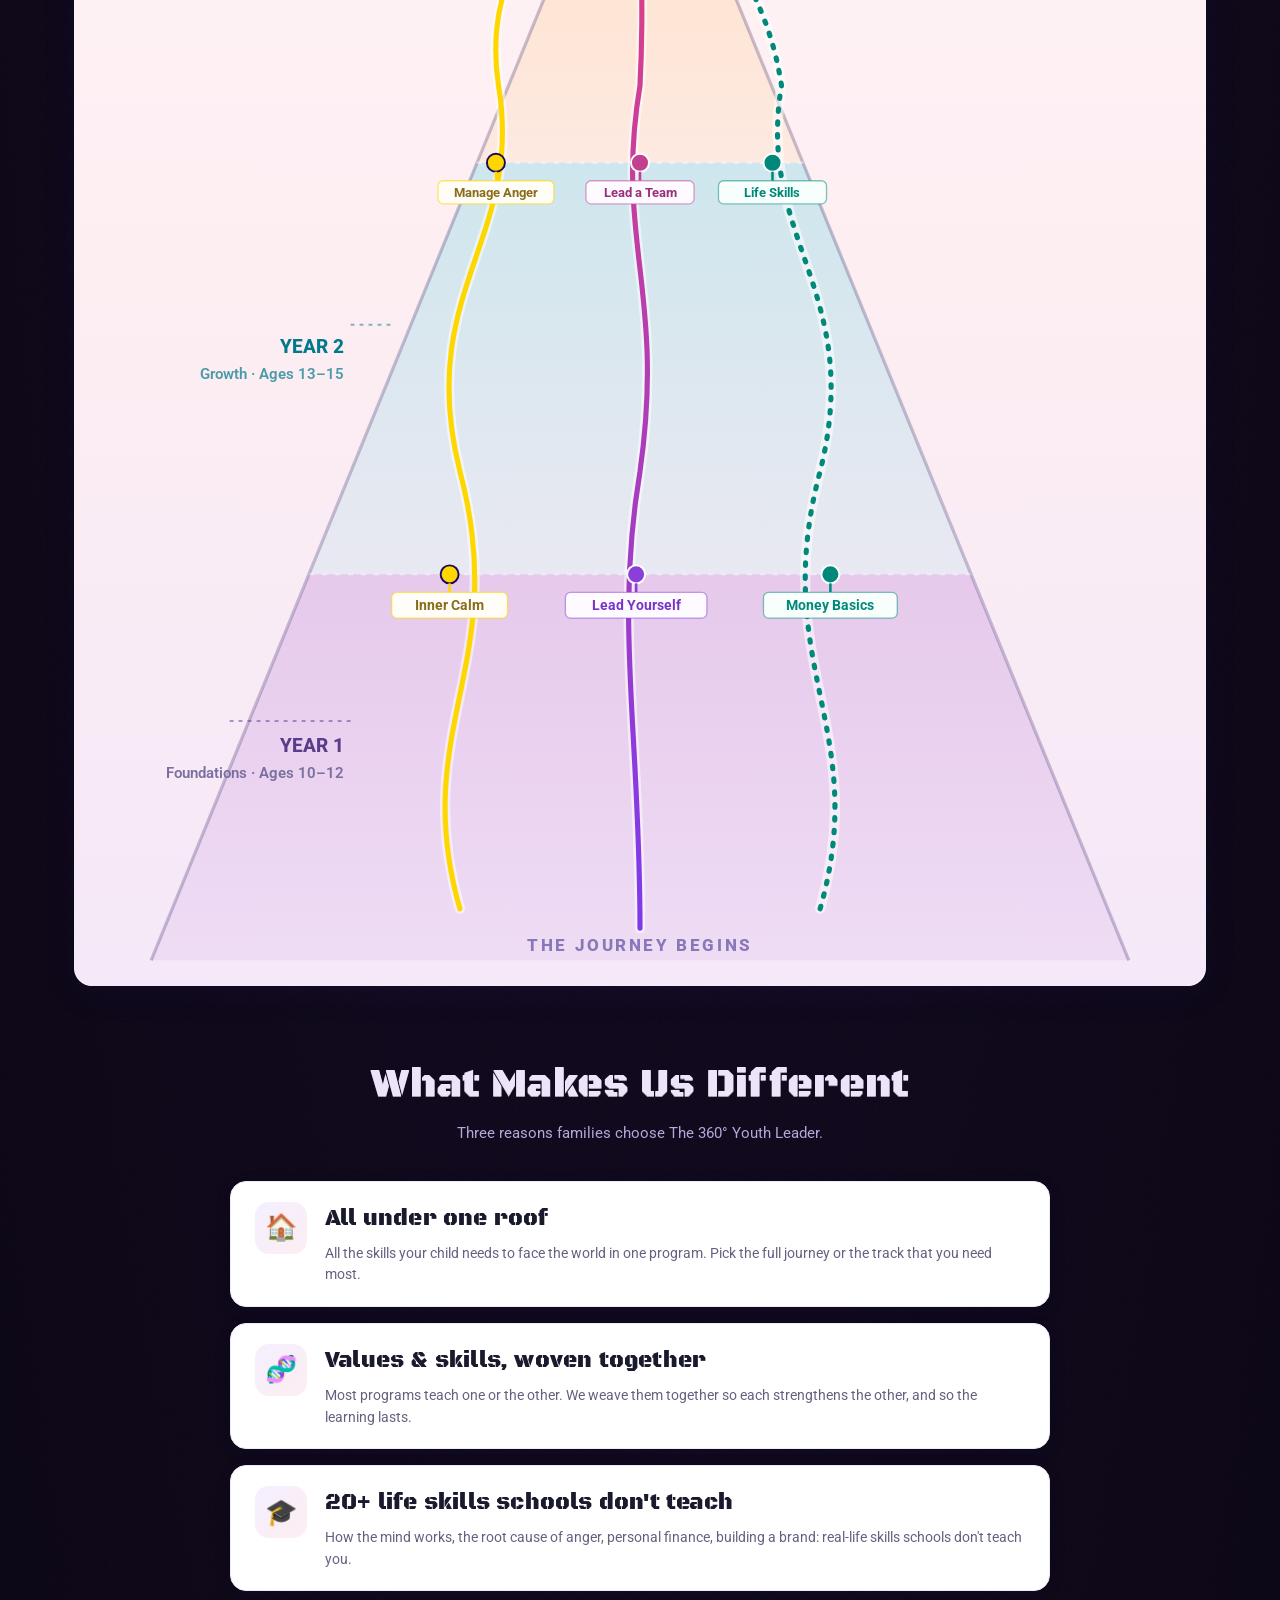
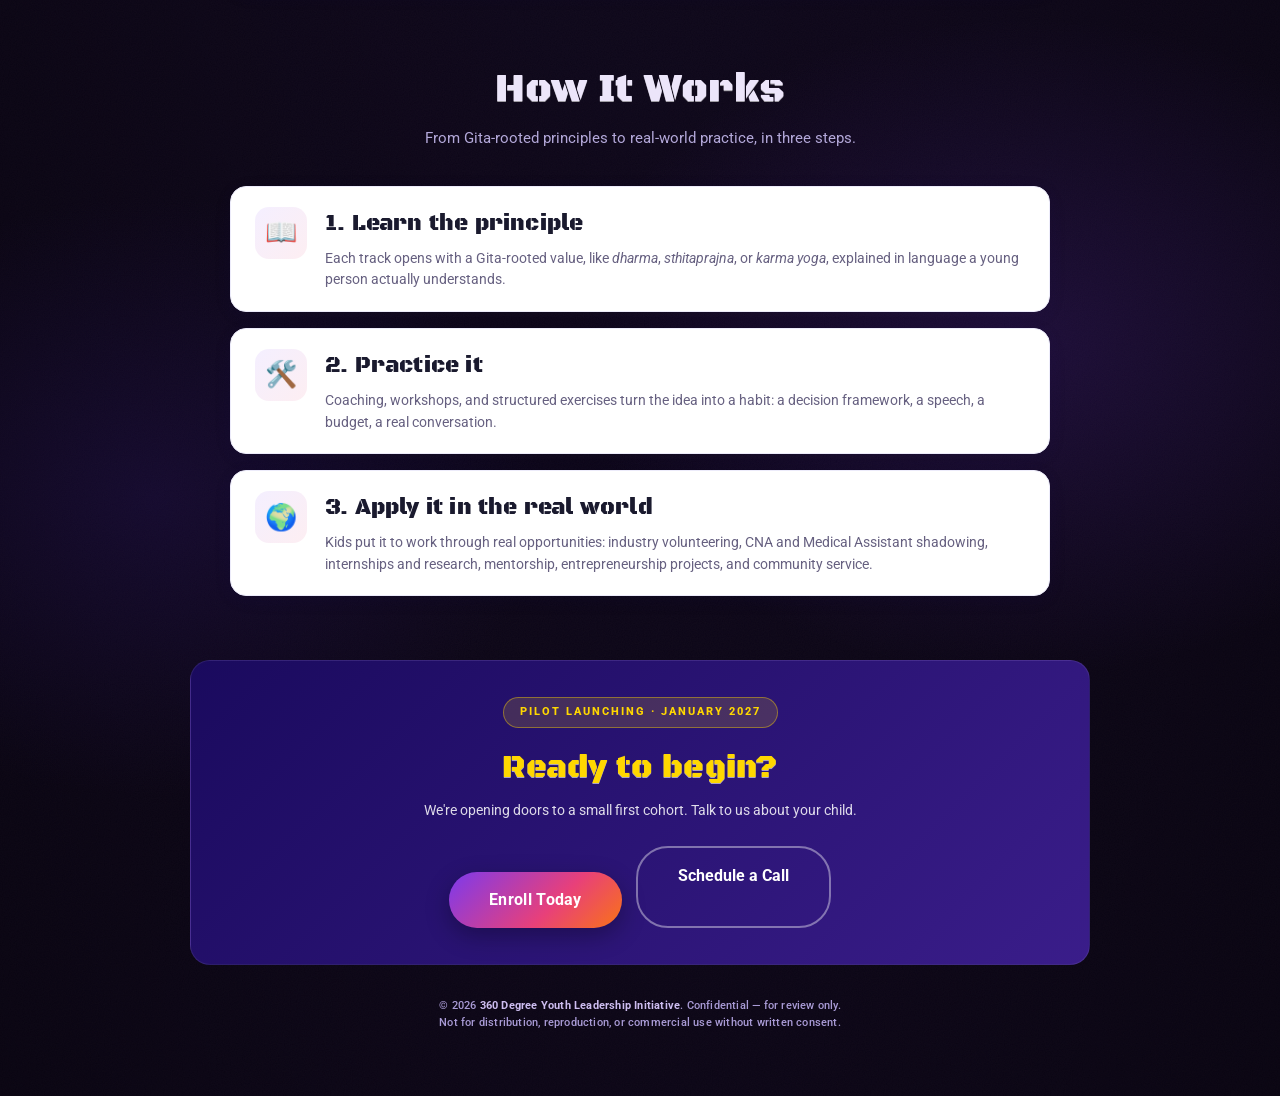
==== commit d410b2d2: "Address UX feedback pass and add topic pill tooltips Implements the UX feedback doc changes: flatten" ====
--- a/index.html
+++ b/index.html
@@ -116,28 +116,26 @@
 .features.youth-mode h2{background:linear-gradient(135deg,#7c3aed,#e8407a,#f97316);-webkit-background-clip:text;-webkit-text-fill-color:transparent;background-clip:text;}
 .features .sub2{text-align:center;color:#b3a8d9;font-size:15px;margin-bottom:24px;}
 
-.audience-toggle{display:flex;justify-content:center;margin-bottom:36px;} 
-.toggle-pill{display:inline-flex;background:#fff;border:2px solid #ecebfa;border-radius:30px;padding:5px;position:relative;box-shadow:0 4px 16px rgba(40,30,120,0.08);} 
-.toggle-btn{position:relative;z-index:2;padding:9px 22px;font-family:'Roboto',sans-serif;font-size:13px;font-weight:700;color:#9990b8;background:none;border:none;cursor:pointer;border-radius:24px;transition:color .3s;display:inline-flex;align-items:center;gap:6px;letter-spacing:0.2px;} 
-.toggle-btn.active{color:#fff;} 
-.toggle-btn.jump-btn{color:#5a3d8a;} 
-.toggle-btn.jump-btn:hover{color:#3a1d8a;background:#f0eafa;} 
-.toggle-slider{position:absolute;top:5px;left:5px;height:calc(100% - 10px);background:linear-gradient(135deg,#5a3d8a,#3a1d8a);border-radius:24px;transition:transform .4s cubic-bezier(0.4,0,0.2,1), width .4s cubic-bezier(0.4,0,0.2,1), background .4s;z-index:1;box-shadow:0 4px 12px rgba(90,60,170,0.3);} 
+.audience-toggle{display:flex;justify-content:center;margin-bottom:36px;}
+.toggle-pill{display:inline-flex;background:transparent;border:2px solid rgba(205,189,240,0.35);border-radius:34px;padding:6px;position:relative;}
+.toggle-btn{position:relative;z-index:2;padding:13px 30px;font-family:'Roboto',sans-serif;font-size:16px;font-weight:700;color:#cdbdf0;background:none;border:none;cursor:pointer;border-radius:26px;transition:color .3s;display:inline-flex;align-items:center;gap:8px;letter-spacing:0.2px;}
+.toggle-btn.active{color:#fff;}
+.toggle-slider{position:absolute;top:6px;left:6px;height:calc(100% - 12px);background:linear-gradient(135deg,#5a3d8a,#3a1d8a);border-radius:26px;transition:transform .4s cubic-bezier(0.4,0,0.2,1), width .4s cubic-bezier(0.4,0,0.2,1), background .4s;z-index:1;box-shadow:0 4px 12px rgba(90,60,170,0.3);}
 .toggle-pill.youth-active .toggle-slider{background:linear-gradient(135deg,#7c3aed,#e8407a);} 
 
 .feat-grid{display:grid;grid-template-columns:repeat(auto-fit,minmax(min(320px,100%),1fr));gap:22px;}
 
 .tracks-paragraphs{max-width:1180px;margin:20px auto 0;padding:0 24px}
-.tracks-list{display:grid;grid-template-columns:repeat(auto-fit,minmax(min(240px,100%),1fr));gap:12px;margin-top:12px}
-.track-paragraph{display:flex;gap:12px;align-items:flex-start;padding:12px;border-radius:12px;background:#fff;border:1px solid #ecebfa;text-decoration:none;color:#2a2a44}
+.tracks-list{display:flex;flex-wrap:wrap;justify-content:center;gap:16px;margin-top:16px}
+.track-paragraph{display:flex;gap:12px;align-items:flex-start;padding:12px;border-radius:12px;background:#fff;border:1px solid #ecebfa;text-decoration:none;color:#2a2a44;flex:1 1 240px;max-width:260px}
 .track-paragraph svg{width:28px;height:28px;flex-shrink:0}
 .track-paragraph strong{display:block;margin-bottom:4px}
 
-.feat-card{background:#fff;border-radius:18px;padding:26px;box-shadow:0 4px 24px rgba(40,30,120,0.07);border:1.5px solid #ecebfa;transition:transform .25s,box-shadow .25s,border-color .25s,opacity .35s ease;cursor:pointer;position:relative;overflow:hidden;} 
+.feat-card{background:#fff;border-radius:18px;padding:26px;box-shadow:0 4px 24px rgba(40,30,120,0.07);border:1.5px solid #ecebfa;transition:transform .25s,box-shadow .25s,border-color .25s,opacity .35s ease;cursor:pointer;position:relative;} 
 .feat-card.fading-out{opacity:0;transform:translateY(8px);} 
 .feat-card.fading-in{opacity:0;transform:translateY(-8px);animation:softFadeIn .5s cubic-bezier(0.25,0.1,0.25,1) forwards;} 
 @keyframes softFadeIn{0%{opacity:0;transform:translateY(-8px);}100%{opacity:1;transform:translateY(0);}} 
-.feat-card::before{content:'';position:absolute;top:0;left:0;right:0;height:4px;background:var(--g);} 
+.feat-card::before{content:'';position:absolute;top:0;left:0;right:0;height:4px;border-radius:18px 18px 0 0;background:var(--g);}
 .feat-card:hover{transform:translateY(-5px);box-shadow:0 16px 36px rgba(40,30,120,0.14);} 
 .feat-card.highlight{border-color:var(--c);box-shadow:0 18px 48px var(--c-shadow);transform:translateY(-4px);} 
 .feat-icon{width:56px;height:56px;border-radius:50%;background:var(--g);display:flex;align-items:center;justify-content:center;margin-bottom:16px;box-shadow:0 8px 20px var(--c-shadow);} 
@@ -149,8 +147,45 @@
 
 .topics-header{font-size:11px;font-weight:700;color:var(--c);text-transform:uppercase;letter-spacing:1.2px;margin-bottom:10px;} 
 .topics-list{display:flex;flex-wrap:wrap;gap:6px;} 
-.topic-pill{display:inline-block;background:var(--bg);color:var(--c);border:1.5px solid var(--border);border-radius:18px;padding:5px 12px;font-size:12px;font-weight:600;} 
-.topic-pill.gita{background:#0d0840;color:#FFD700;border:1.5px solid #FFD700;font-weight:700;} 
+.topic-pill{position:relative;display:inline-block;background:var(--bg);color:var(--c);border:1.5px solid var(--border);border-radius:18px;padding:5px 12px;font-size:12px;font-weight:600;cursor:default;}
+.topic-pill.gita{background:#0d0840;color:#FFD700;border:1.5px solid #FFD700;font-weight:700;}
+.topic-pill[data-tip]:hover::after,.topic-pill[data-tip]:focus-visible::after{
+  content:attr(data-tip);
+  position:absolute;
+  bottom:calc(100% + 9px);
+  left:50%;
+  transform:translateX(-50%);
+  width:max-content;
+  max-width:210px;
+  background:#1a0a5e;
+  color:#f4efff;
+  font-size:12px;
+  font-weight:500;
+  line-height:1.45;
+  letter-spacing:0;
+  text-transform:none;
+  white-space:normal;
+  text-align:left;
+  padding:9px 12px;
+  border-radius:9px;
+  box-shadow:0 10px 28px rgba(20,10,80,0.32);
+  z-index:60;
+  pointer-events:none;
+  animation:topicTipIn .15s ease both;
+}
+.topic-pill[data-tip]:hover::before,.topic-pill[data-tip]:focus-visible::before{
+  content:'';
+  position:absolute;
+  bottom:calc(100% + 4px);
+  left:50%;
+  transform:translateX(-50%);
+  border:6px solid transparent;
+  border-top-color:#1a0a5e;
+  z-index:60;
+  pointer-events:none;
+  animation:topicTipIn .15s ease both;
+}
+@keyframes topicTipIn{from{opacity:0;transform:translateX(-50%) translateY(4px);}to{opacity:1;transform:translateX(-50%) translateY(0);}}
 
 .footer{max-width:900px;margin:64px auto 0;padding:36px 24px;background:linear-gradient(135deg,#1a0a5e 0%,#3a1d8a 100%);border:1px solid rgba(255,255,255,0.08);border-radius:20px;text-align:center;color:#fff;}
 .footer h3{font-size:32px;color:#FFD700;margin-bottom:10px;letter-spacing:0.3px;}
@@ -213,7 +248,7 @@
 
 .footer-pilot-badge{display:inline-block;background:rgba(255,215,0,0.15);color:#FFD700;font-size:11px;font-weight:800;letter-spacing:2px;padding:6px 16px;border-radius:20px;margin-bottom:20px;border:1px solid rgba(255,215,0,0.4);} 
 .footer-ctas{display:flex;gap:14px;justify-content:center;flex-wrap:wrap;margin-top:24px;} 
-.cta-secondary{display:inline-block;text-decoration:none;background:transparent;color:#fff;border:2px solid rgba(255,255,255,0.4);padding:14px 32px;border-radius:30px;font-family:'Roboto',sans-serif;font-size:15px;font-weight:700;cursor:pointer;transition:all .2s;}
+.cta-secondary{display:inline-block;text-decoration:none;background:transparent;color:#fff;border:2px solid rgba(255,255,255,0.4);padding:16px 40px;border-radius:32px;font-family:'Roboto',sans-serif;font-size:16px;font-weight:700;cursor:pointer;transition:all .2s;}
 .cta-secondary:hover{background:rgba(255,255,255,0.1);border-color:rgba(255,255,255,0.7);} 
 
 .wheel-tooltip{position:fixed;background:#fff;border-radius:14px;padding:14px 16px;box-shadow:0 12px 40px rgba(40,30,120,0.22);border:1.5px solid #ecebfa;pointer-events:none;z-index:1000;opacity:0;transform:translateY(6px);transition:opacity .18s, transform .18s;max-width:280px;font-family:'Roboto',sans-serif;} 
@@ -432,7 +467,6 @@
   <div class="tag">Ready to take on the world.</div>
   <div class="pillars">Life Skills · Character · Transformation</div>
   <div class="sub">Go beyond academics: a journey of skills, character, and inner leadership for youth ages 10–18, built on the wisdom of the Gita.</div>
-  <button class="cta">Explore the Program</button>
 </div>
 
 <div class="wheel-section">
@@ -475,9 +509,9 @@
 
   <div class="side-stats right">
     <div class="stat" style="--c:#7B1FA2;">
-      <div class="stat-icon"><svg viewBox="0 0 24 24" fill="none" stroke="currentColor" stroke-width="2.2" stroke-linecap="round" stroke-linejoin="round"><path d="M12 3l8 3v6c0 5-3.5 8.5-8 9-4.5-.5-8-4-8-9V6l8-3z"/></svg></div>
-      <div class="stat-num">1</div>
-      <div class="stat-label">Foundational Class</div>
+      <div class="stat-icon"><svg viewBox="0 0 24 24" fill="none" stroke="currentColor" stroke-width="2.2" stroke-linecap="round" stroke-linejoin="round"><path d="M4 19.5A2.5 2.5 0 0 1 6.5 17H20"/><path d="M6.5 2H20v20H6.5A2.5 2.5 0 0 1 4 19.5v-15A2.5 2.5 0 0 1 6.5 2z"/></svg></div>
+      <div class="stat-num">50+</div>
+      <div class="stat-label">Shlokas Taught</div>
     </div>
     <div class="stat" style="--c:#E64A19;">
       <div class="stat-icon"><svg viewBox="0 0 24 24" fill="none" stroke="currentColor" stroke-width="2.2" stroke-linecap="round" stroke-linejoin="round"><path d="M8 4h8v5a4 4 0 0 1-8 0V4z"/><path d="M10 14h4l-1 4h-2l-1-4z"/></svg></div>
@@ -486,6 +520,21 @@
     </div>
   </div>
 
+</div>
+
+<div class="expert-perspective">
+  <div class="expert-perspective-inner">
+    <div class="expert-tag">Featured Expert Perspective</div>
+    <div class="expert-quote-mark">"</div>
+    <div class="expert-quote">Your kids need three skills to thrive in the AI era, and none of them are taught in school: telling a compelling story, building genuine relationships, and bouncing back from setbacks.</div>
+    <div class="expert-attribution"><strong>Scott Galloway</strong>, Professor of Marketing, NYU Stern School of Business</div>
+
+    <div class="expert-response">
+      <div class="expert-response-label">Our Response</div>
+      <div class="expert-response-text">All three are already woven into The 360° Youth Leader. <em>Storytelling</em> lives in the Voice, Brand & Influence track. <em>Building Relationships</em> sits in the Leadership track. <em>Bouncing Back</em> is a core Leadership Mastery milestone.</div>
+    </div>
+    <div class="expert-source">Referenced from Yahoo Finance, October 2025.</div>
+  </div>
 </div>
 
 <div class="features" id="features">
@@ -496,7 +545,6 @@
       <div class="toggle-slider" id="toggleSlider"></div>
       <button class="toggle-btn active" data-mode="parent">👨‍👩‍👧 For Parents</button>
       <button class="toggle-btn" data-mode="youth">⚡ For You</button>
-      <button class="toggle-btn jump-btn" data-jump="journey">🏔️ The Journey ↓</button>
     </div>
   </div>
   <div class="feat-grid" id="grid"></div>
@@ -621,9 +669,9 @@
     <line x1="292" y1="787" x2="292" y2="794" stroke="#FFD700" stroke-width="2"/>
     <line x1="437" y1="787" x2="437" y2="794" stroke="#8a3fd8" stroke-width="2"/>
     <line x1="588" y1="787" x2="588" y2="794" stroke="#00897B" stroke-width="2"/>
-    <rect x="247" y="794" width="90" height="20" rx="10" fill="#fffdf7" stroke="#FFD700" stroke-opacity="0.6" stroke-width="1" filter="url(#chipShadow)"/>
-    <rect x="382" y="794" width="110" height="20" rx="10" fill="#fdfbff" stroke="#8a3fd8" stroke-opacity="0.5" stroke-width="1" filter="url(#chipShadow)"/>
-    <rect x="536" y="794" width="104" height="20" rx="10" fill="#f7fefc" stroke="#00897B" stroke-opacity="0.5" stroke-width="1" filter="url(#chipShadow)"/>
+    <rect x="247" y="794" width="90" height="20" rx="4" fill="#fffdf7" stroke="#FFD700" stroke-opacity="0.6" stroke-width="1"/>
+    <rect x="382" y="794" width="110" height="20" rx="4" fill="#fdfbff" stroke="#8a3fd8" stroke-opacity="0.5" stroke-width="1"/>
+    <rect x="536" y="794" width="104" height="20" rx="4" fill="#f7fefc" stroke="#00897B" stroke-opacity="0.5" stroke-width="1"/>
     <text x="292" y="808" text-anchor="middle" font-family="Roboto, sans-serif" font-size="11" font-weight="700" fill="#8a6d1a">Inner Calm</text>
     <text x="437" y="808" text-anchor="middle" font-family="Roboto, sans-serif" font-size="11" font-weight="700" fill="#7834c9">Lead Yourself</text>
     <text x="588" y="808" text-anchor="middle" font-family="Roboto, sans-serif" font-size="11" font-weight="700" fill="#00897B">Money Basics</text>
@@ -634,9 +682,9 @@
     <line x1="328" y1="467" x2="328" y2="474" stroke="#FFD700" stroke-width="2"/>
     <line x1="440" y1="467" x2="440" y2="474" stroke="#c1408f" stroke-width="2"/>
     <line x1="543" y1="467" x2="543" y2="474" stroke="#00897B" stroke-width="2"/>
-    <rect x="283" y="474" width="90" height="18" rx="9" fill="#fffdf7" stroke="#FFD700" stroke-opacity="0.6" stroke-width="1" filter="url(#chipShadow)"/>
-    <rect x="398" y="474" width="84" height="18" rx="9" fill="#fdfbff" stroke="#c1408f" stroke-opacity="0.5" stroke-width="1" filter="url(#chipShadow)"/>
-    <rect x="501" y="474" width="84" height="18" rx="9" fill="#f7fefc" stroke="#00897B" stroke-opacity="0.5" stroke-width="1" filter="url(#chipShadow)"/>
+    <rect x="283" y="474" width="90" height="18" rx="4" fill="#fffdf7" stroke="#FFD700" stroke-opacity="0.6" stroke-width="1"/>
+    <rect x="398" y="474" width="84" height="18" rx="4" fill="#fdfbff" stroke="#c1408f" stroke-opacity="0.5" stroke-width="1"/>
+    <rect x="501" y="474" width="84" height="18" rx="4" fill="#f7fefc" stroke="#00897B" stroke-opacity="0.5" stroke-width="1"/>
     <text x="328" y="487" text-anchor="middle" font-family="Roboto, sans-serif" font-size="10" font-weight="700" fill="#8a6d1a">Manage Anger</text>
     <text x="440" y="487" text-anchor="middle" font-family="Roboto, sans-serif" font-size="10" font-weight="700" fill="#9c2f7a">Lead a Team</text>
     <text x="543" y="487" text-anchor="middle" font-family="Roboto, sans-serif" font-size="10" font-weight="700" fill="#00897B">Life Skills</text>
@@ -657,7 +705,7 @@
     <text x="210" y="288" text-anchor="end" font-family="Roboto, sans-serif" font-size="15" font-weight="800" fill="#C9860A">YEAR 3</text>
     <text x="210" y="308" text-anchor="end" font-family="Roboto, sans-serif" font-size="12" font-weight="600" fill="#caa15a">Mastery · Ages 16–18</text>
 
-    <text x="440" y="1073" text-anchor="middle" font-family="Roboto, sans-serif" font-size="13" font-weight="800" letter-spacing="2" fill="#8878b8">DAY ONE</text>
+    <text x="440" y="1073" text-anchor="middle" font-family="Roboto, sans-serif" font-size="13" font-weight="800" letter-spacing="2" fill="#8878b8">THE JOURNEY BEGINS</text>
     <text x="440" y="95" text-anchor="middle" font-family="Black Ops One, cursive" font-size="20" font-weight="700" letter-spacing="1" fill="#e0a300">READY FOR LIFE</text>
   </svg>
 </div>
@@ -690,18 +738,31 @@
   </div>
 </div>
 
-<div class="expert-perspective">
-  <div class="expert-perspective-inner">
-    <div class="expert-tag">Featured Expert Perspective</div>
-    <div class="expert-quote-mark">"</div>
-    <div class="expert-quote">Your kids need three skills to thrive in the AI era, and none of them are taught in school: telling a compelling story, building genuine relationships, and bouncing back from setbacks.</div>
-    <div class="expert-attribution"><strong>Scott Galloway</strong>, Professor of Marketing, NYU Stern School of Business</div>
-
-    <div class="expert-response">
-      <div class="expert-response-label">Our Response</div>
-      <div class="expert-response-text">All three are already woven into The 360° Youth Leader. <em>Storytelling</em> lives in the Voice, Brand & Influence track. <em>Building Relationships</em> sits in the Leadership track. <em>Bouncing Back</em> is a core Leadership Mastery milestone.</div>
-    </div>
-    <div class="expert-source">Referenced from Yahoo Finance, October 2025.</div>
+<div class="differentiators">
+  <h2>How It Works</h2>
+  <div class="sub3">From Gita-rooted principles to real-world practice, in three steps.</div>
+  <div class="diff-list">
+    <div class="diff-row">
+      <div class="diff-icon-wrap">📖</div>
+      <div class="diff-content">
+        <div class="diff-title">1. Learn the principle</div>
+        <div class="diff-desc">Each track opens with a Gita-rooted value, like <em>dharma</em>, <em>sthitaprajna</em>, or <em>karma yoga</em>, explained in language a young person actually understands.</div>
+      </div>
+    </div>
+    <div class="diff-row">
+      <div class="diff-icon-wrap">🛠️</div>
+      <div class="diff-content">
+        <div class="diff-title">2. Practice it</div>
+        <div class="diff-desc">Coaching, workshops, and structured exercises turn the idea into a habit: a decision framework, a speech, a budget, a real conversation.</div>
+      </div>
+    </div>
+    <div class="diff-row">
+      <div class="diff-icon-wrap">🌍</div>
+      <div class="diff-content">
+        <div class="diff-title">3. Apply it in the real world</div>
+        <div class="diff-desc">Kids put it to work through real opportunities: industry volunteering, CNA and Medical Assistant shadowing, internships and research, mentorship, entrepreneurship projects, and community service.</div>
+      </div>
+    </div>
   </div>
 </div>
 
@@ -745,6 +806,52 @@
   {id:"safety",   name:"Safety &<br>Self Defense",c:"#7B1FA2",grad:["#A04FCC","#5E0F82"],bg:"#F8F0FF",icon:"shield"},
   {id:"community",name:"Community &<br>Character",c:"#00897B",grad:["#26A99A","#006A60"],bg:"#EEFAF8",icon:"heart"}
 ];
+
+const TOPIC_BLURBS={
+  "Gita Warriors: Value-Based Leadership for Youth":"The value-based foundation running through every track, rooted in lessons from the Gita.",
+  "Leading Self & Others":"Staying grounded first, so you can actually help the people around you.",
+  "Purpose, Vision & Goal Setting":"Figuring out what actually matters to you, then setting goals that get you there.",
+  "Decision Making":"A simple way to think through tough calls instead of freezing up.",
+  "Calm Under Pressure":"Practicing how to stay steady when things get stressful or chaotic.",
+  "Bouncing Back":"Learning to get back up after a setback instead of dwelling on it.",
+  "Building Relationships":"The everyday habits that make people trust you and want to work with you.",
+  "Conflict Resolution":"How to work through disagreements without a blowup or a grudge.",
+  "Time Management":"Getting the important stuff done without living in constant panic mode.",
+  "Mental Health":"Real talk about stress, anxiety, and how to take care of your mind.",
+  "Empathy & EI":"Reading a room and understanding what other people are actually feeling.",
+  "Growth Mindset":"Treating mistakes as information instead of proof that you've failed.",
+  "Self Confidence":"Building a quiet, steady belief in yourself that doesn't need constant validation.",
+  "Tackling Stress":"Practical tools for the moments when everything feels like too much.",
+  "Conquering Anger":"Understanding what's actually behind anger, so it stops running the show.",
+  "Building the Right Associations":"Choosing friends and company that bring out your best, not your worst.",
+  "Chess & Critical Thinking":"Thinking a few moves ahead, on and off the board.",
+  "Yoga":"Simple movement and breathing practices that build focus and calm.",
+  "Healthy Diet":"The basics of eating well, without the fads or the guilt.",
+  "College Counseling":"One-on-one guidance on picking schools and building a real plan.",
+  "College Essays":"Help finding a genuine story to tell, and the writing to tell it well.",
+  "Architecting a Résumé":"Turning everyday experience into something that actually stands out on paper.",
+  "Scholarships":"Finding and applying for scholarships most families never hear about.",
+  "Internships / Research":"Getting real experience in a field before committing to it.",
+  "Industry Volunteering":"Trying out different careers hands-on, not just reading about them.",
+  "Medical Opportunity: CNA":"Hands-on exposure to patient care through a real CNA opportunity.",
+  "Medical Opportunity: Medical Assistant":"A closer look at clinical work through a real Medical Assistant opportunity.",
+  "Public Speaking":"Getting comfortable in front of a crowd, one talk at a time.",
+  "Storytelling":"Learning to tell a story people actually want to listen to.",
+  "Persuasive Writing":"Making a case on paper that's clear, honest, and convincing.",
+  "Publishing a Book":"Turning an idea into a finished book, from first draft to publishing.",
+  "Personal Brand":"Figuring out how to present yourself online and off, on your own terms.",
+  "Mentorship":"Learning from people a few steps ahead, and later becoming that person for someone else.",
+  "Personal Finance / Investing":"The basics of budgeting, saving, and investing that most adults wish they'd learned sooner.",
+  "Entrepreneurship":"What it actually takes to start something of your own.",
+  "Side Hustle":"Turning a skill or interest into your first bit of real income.",
+  "Home Economics":"The everyday practical skills, cooking, budgeting, basic repairs, that keep a household running.",
+  "Giving Back through Meaningful Volunteering (Seva)":"Hands-on service that means something, not just a box to check.",
+  "Civic Sense & Etiquette":"The everyday manners and awareness that make you easy to be around.",
+  "Service Awards":"Recognition for the kids who put real hours into serving others.",
+  "Self Defense":"Practical moves and awareness to help you stay safe in a bad situation.",
+  "CPR & First Aid":"Knowing what to do in the first few minutes of an emergency.",
+  "Digital Safety":"Staying sharp online: spotting scams, protecting privacy, avoiding trouble."
+};
 
 const cardOrder=[
   {id:"lead",      short:"Leadership", youthShort:"Lead Yourself, Lead the Room",
@@ -758,7 +865,7 @@
   {id:"future",    short:"Future Pathways", youthShort:"Architect Your Future",
    desc:"College, careers, scholarships: the journey to your child's future starts earlier than most realize. We help your kid take small, thoughtful steps now, like volunteering across industries (medicine, finance, arts, tech), and exploring early, so they can find their purpose.",
    youthDesc:"Nobody hands you a roadmap to college, careers, or scholarships. Most kids figure it out when it's too late, or don't figure it out at all. Start now and the big stuff later doesn't feel so heavy. We help you build that runway, one piece at a time.",
-   items:["College Counseling","College Essays","Architecting a Résumé","Scholarships","Internships / Research","Industry Volunteering","Medical Opportunity — CNA","Medical Opportunity — Medical Assistant"]},
+   items:["College Counseling","College Essays","Architecting a Résumé","Scholarships","Internships / Research","Industry Volunteering","Medical Opportunity: CNA","Medical Opportunity: Medical Assistant"]},
   {id:"voice",     short:"Voice, Brand & Influence", youthShort:"Own Your Voice, Own the Room",
    desc:"Many of us grew up shy about speaking up in front of a crowd, and we know how much that held us back. We help children express themselves clearly, with confidence and humility, so they're never afraid to share what they think or who they are.",
    youthDesc:"Have you ever had something to say and didn't say it? Everyone has. But this can set you back in classrooms, interviews, online. Speaking well isn't about being the loudest in the room, it's about being clear and confident. That's a skill you'll develop through this track.",
@@ -922,7 +1029,13 @@
     c.style.setProperty('--bg',t.bg);
     c.style.setProperty('--border',t.c+'55');
 
-    const pills=card.items.map(it=>{if(it.isGita)return `<span class="topic-pill gita">⚔️ ${it.name}</span>`;return `<span class="topic-pill">${it}</span>`;}).join('');
+    const pills=card.items.map(it=>{
+      const name=it.isGita?it.name:it;
+      const blurb=TOPIC_BLURBS[name];
+      const tip=blurb?` data-tip="${blurb.replace(/"/g,'&quot;')}" tabindex="0"`:'';
+      if(it.isGita)return `<span class="topic-pill gita"${tip}>⚔️ ${it.name}</span>`;
+      return `<span class="topic-pill"${tip}>${it}</span>`;
+    }).join('');
 
     const title = mode==='youth' ? card.youthShort : card.short;
     const description = mode==='youth' ? card.youthDesc : card.desc;
@@ -958,9 +1071,9 @@
   setTimeout(()=>{document.querySelectorAll('.feat-card').forEach(c=>{c.classList.remove('fading-in');c.style.animationDelay='';c.style.transitionDelay='';});},1100);
 }
 
-function positionSlider(){const pill=document.getElementById('togglePill');const slider=document.getElementById('toggleSlider');const activeBtn=pill.querySelector('.toggle-btn.active:not(.jump-btn)');if(!activeBtn||!slider)return;const pillRect=pill.getBoundingClientRect();const btnRect=activeBtn.getBoundingClientRect();slider.style.width=btnRect.width+'px';slider.style.transform=`translateX(${btnRect.left-pillRect.left-5}px)`;}
-
-document.querySelectorAll('.toggle-btn').forEach(btn=>{btn.addEventListener('click',()=>{if(btn.dataset.jump){const target=document.getElementById('journey-section');if(target) target.scrollIntoView({behavior:'smooth',block:'start'});} else if(btn.dataset.mode){switchMode(btn.dataset.mode);}});});
+function positionSlider(){const pill=document.getElementById('togglePill');const slider=document.getElementById('toggleSlider');const activeBtn=pill.querySelector('.toggle-btn.active');if(!activeBtn||!slider)return;const pillRect=pill.getBoundingClientRect();const btnRect=activeBtn.getBoundingClientRect();slider.style.width=btnRect.width+'px';slider.style.transform=`translateX(${btnRect.left-pillRect.left-6}px)`;}
+
+document.querySelectorAll('.toggle-btn').forEach(btn=>{btn.addEventListener('click',()=>{if(btn.dataset.mode){switchMode(btn.dataset.mode);}});});
 
 // Initial render
 renderCards('parent');
--- a/styles.css
+++ b/styles.css
@@ -166,9 +166,9 @@
 }
 
 .btn.secondary {
-  background: transparent;
-  color: var(--brand);
-  border: 1px solid rgba(26,10,94,0.06);
+  background: var(--soft);
+  color: var(--brand-2);
+  border: 2px solid var(--accent1);
   box-shadow: none;
 }
 
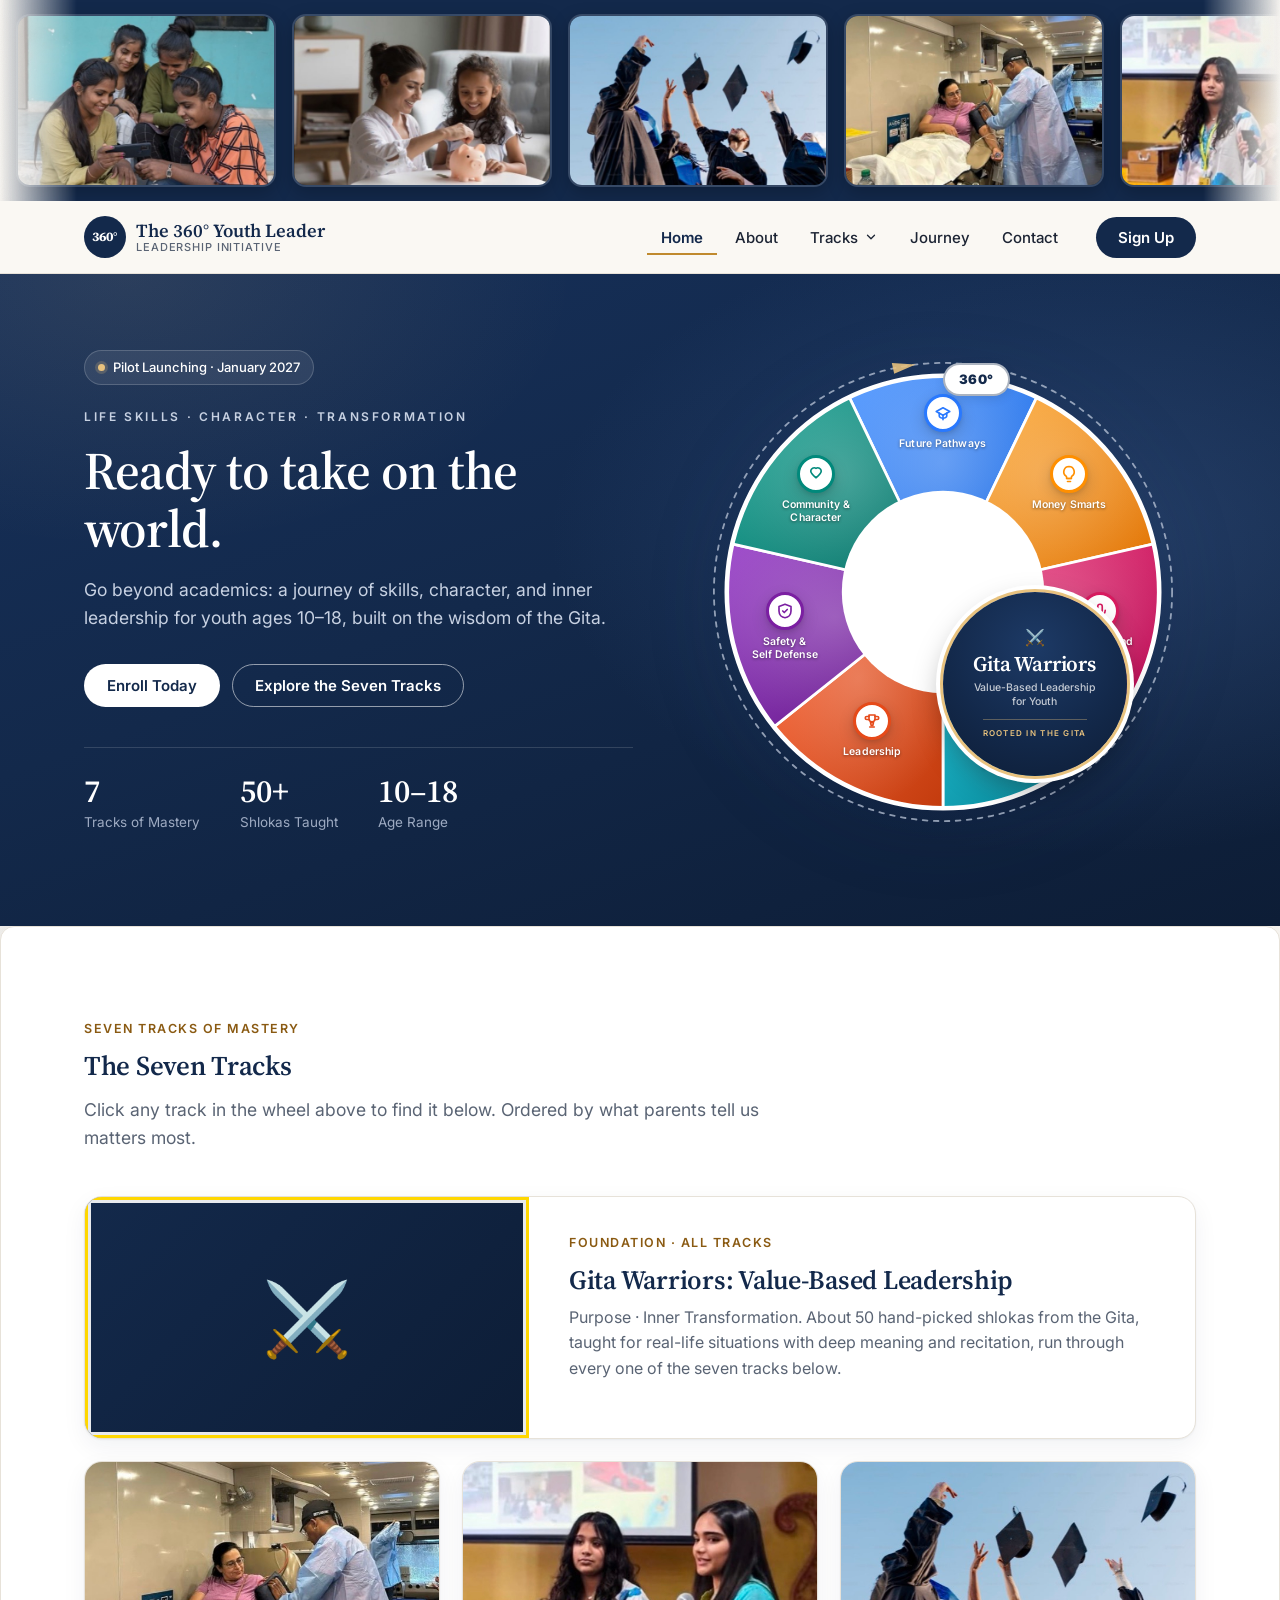
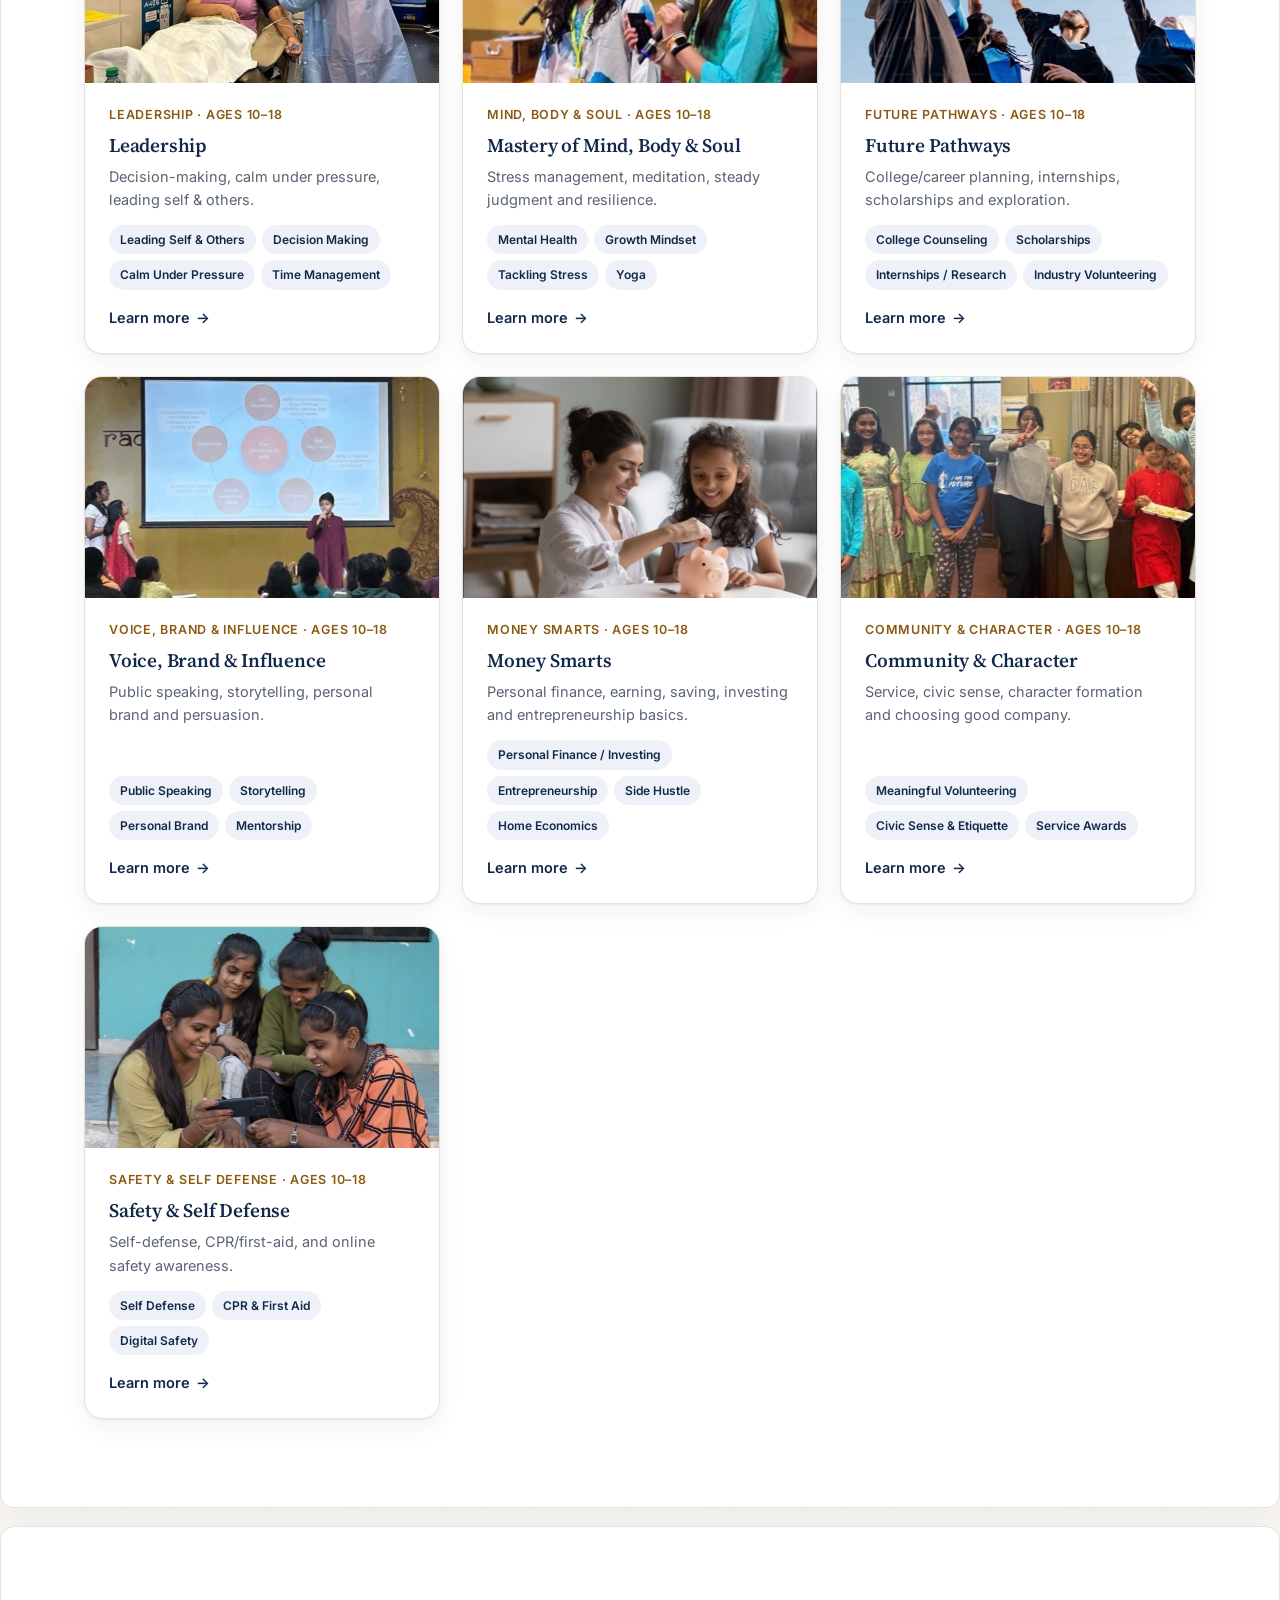
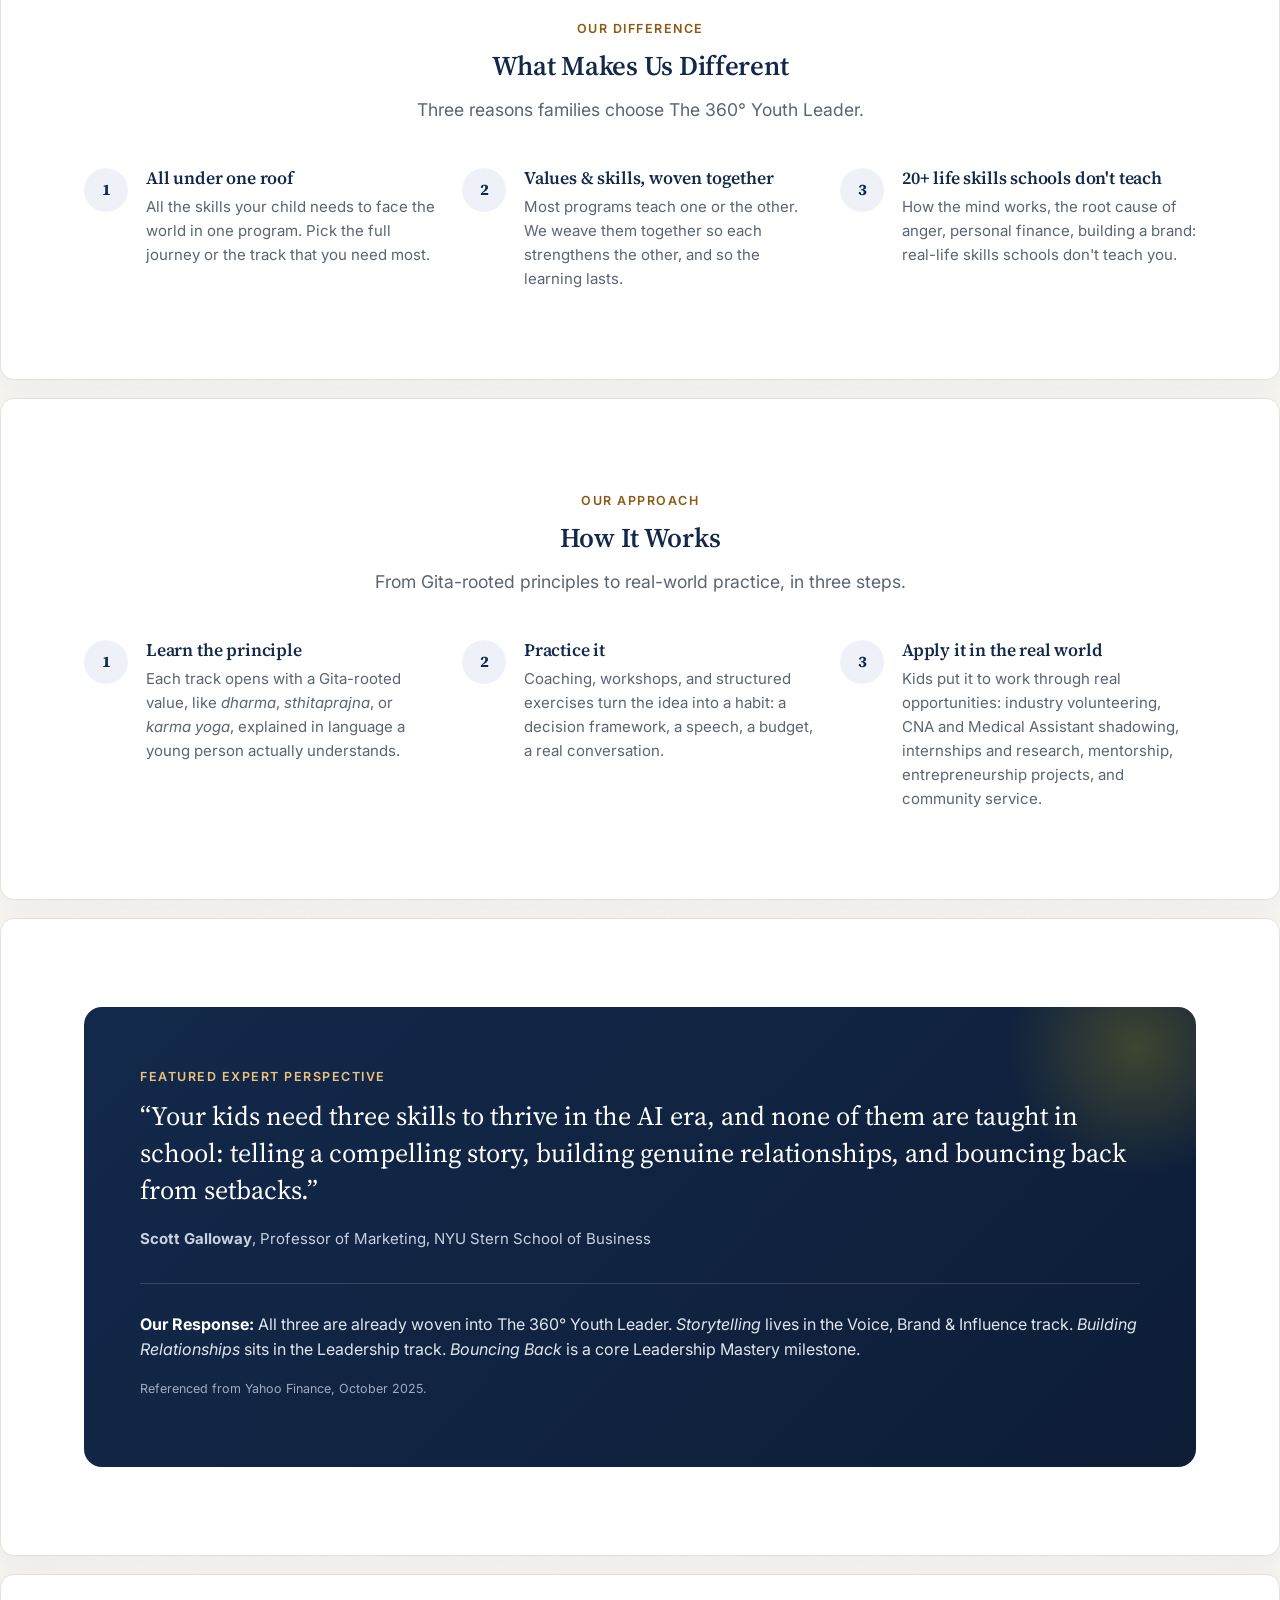
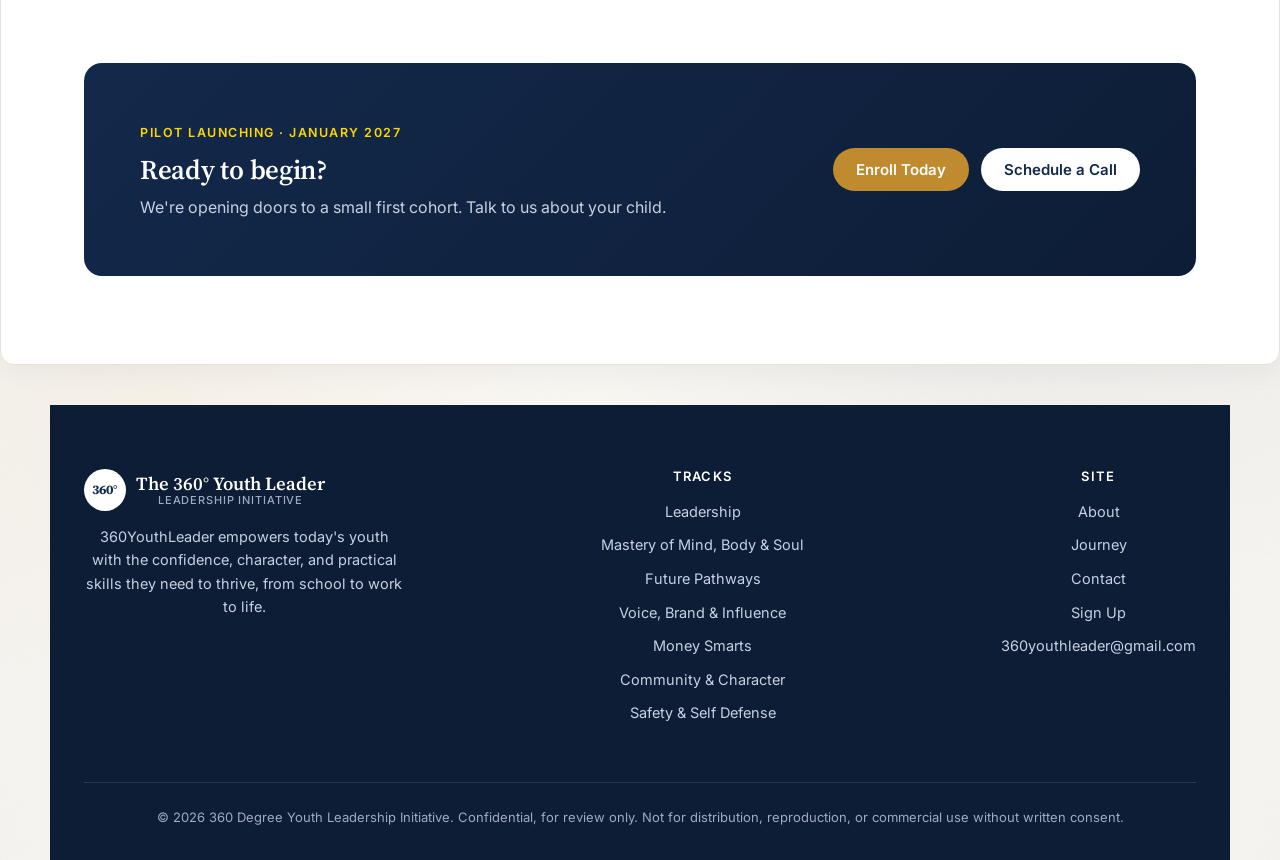
==== commit 525d4fca: "Restyle site with navy/gold theme and rebuild homepage layout Switches the palette to navy, gold, an" ====
--- a/index.html
+++ b/index.html
@@ -4,54 +4,187 @@
 <meta charset="UTF-8">
 <meta name="viewport" content="width=device-width, initial-scale=1.0">
 <title>The 360° Youth Leader: Ready to Take on the World</title>
-<link href="https://fonts.googleapis.com/css2?family=Roboto:wght@400;500;700;900&family=Black+Ops+One&display=swap" rel="stylesheet">
+<link rel="preconnect" href="https://fonts.googleapis.com">
+<link rel="preconnect" href="https://fonts.gstatic.com" crossorigin>
+<link href="https://fonts.googleapis.com/css2?family=Inter:wght@400;500;600;700&family=Source+Serif+4:opsz,wght@8..60,500;8..60,600;8..60,700&display=swap" rel="stylesheet">
 <link rel="stylesheet" href="styles.css">
 <style>
+:root{
+  --navy:#13294b;--navy-700:#0d1d36;--navy-50:#eef2f8;
+  --gold:#c08a2e;--gold-text:#8a5a12;--gold-50:#faf3e6;
+  --ink:#1c2433;--muted:#5a6474;--line:#e7e2d9;
+  --radius:12px;--radius-lg:18px;
+  --shadow:0 1px 2px rgba(19,41,75,0.05), 0 8px 24px rgba(19,41,75,0.06);
+}
 *{box-sizing:border-box;margin:0;padding:0;}
 body{
   overflow-x:hidden;
-  font-family:'Roboto',-apple-system,'Segoe UI',sans-serif;
-  background-color:#0d0619;
+  font-family:'Inter',-apple-system,'Segoe UI',sans-serif;
+  background-color:#faf8f4;
   background-image:
-    radial-gradient(ellipse 700px 500px at 12% 15%, rgba(124,58,237,0.20), transparent 60%),
-    radial-gradient(ellipse 600px 480px at 88% 10%, rgba(232,64,122,0.12), transparent 60%),
-    radial-gradient(ellipse 750px 550px at 80% 90%, rgba(124,58,237,0.16), transparent 60%),
-    radial-gradient(ellipse 650px 500px at 12% 92%, rgba(58,29,138,0.22), transparent 60%),
-    radial-gradient(ellipse 100% 90% at 50% 50%, transparent 35%, rgba(0,0,0,0.55) 100%),
-    url("data:image/svg+xml,%3Csvg xmlns='http://www.w3.org/2000/svg' width='180' height='180'%3E%3Cfilter id='n'%3E%3CfeTurbulence type='fractalNoise' baseFrequency='0.85' numOctaves='2' stitchTiles='stitch'/%3E%3CfeColorMatrix type='matrix' values='0 0 0 0 0.75  0 0 0 0 0.65  0 0 0 0 0.95  0 0 0 0.035 0'/%3E%3C/filter%3E%3Crect width='100%25' height='100%25' filter='url(%23n)'/%3E%3C/svg%3E");
+    radial-gradient(ellipse 700px 500px at 12% 15%, rgba(19,41,75,0.06), transparent 60%),
+    radial-gradient(ellipse 600px 480px at 88% 10%, rgba(192,138,46,0.06), transparent 60%),
+    radial-gradient(ellipse 750px 550px at 80% 90%, rgba(19,41,75,0.05), transparent 60%),
+    radial-gradient(ellipse 650px 500px at 12% 92%, rgba(192,138,46,0.05), transparent 60%),
+    radial-gradient(ellipse 100% 90% at 50% 50%, transparent 55%, rgba(19,41,75,0.04) 100%),
+    url("data:image/svg+xml,%3Csvg xmlns='http://www.w3.org/2000/svg' width='180' height='180'%3E%3Cfilter id='n'%3E%3CfeTurbulence type='fractalNoise' baseFrequency='0.85' numOctaves='2' stitchTiles='stitch'/%3E%3CfeColorMatrix type='matrix' values='0 0 0 0 0.45  0 0 0 0 0.36  0 0 0 0 0.24  0 0 0 0.05 0'/%3E%3C/filter%3E%3Crect width='100%25' height='100%25' filter='url(%23n)'/%3E%3C/svg%3E");
   background-repeat:no-repeat,no-repeat,no-repeat,no-repeat,no-repeat,repeat;
-  color:#ece5fa;-webkit-font-smoothing:antialiased;-moz-osx-font-smoothing:grayscale;padding:48px 24px 64px;
-}
-h1,h2,h3,.brand,.feat-title,.diff-title,.journey-h,.footer h3,.splash-title{font-family:'Black Ops One',cursive;}
-
-/* Top navigation */
-.topnav{max-width:1180px;margin:0 auto 26px;padding:12px 24px;display:flex;align-items:center;justify-content:space-between;gap:12px}
-.brand{color:#ece5fa;font-size:27px;letter-spacing:0.3px}
-.nav-links{display:flex;gap:12px}
-.nav-link{padding:8px 12px;border-radius:10px;text-decoration:none;color:#cdbdf0;font-weight:700;background:transparent;border:2px solid transparent}
-.nav-link:hover{background:#f4efff;border-color:#ecebfa;color:#3a1d8a}
-
-.hero{text-align:center;max-width:880px;margin:0 auto 36px;}
-.hero{text-align:center;max-width:880px;margin:0 auto 36px;padding:36px;border-radius:16px;background:linear-gradient(135deg,#1a0a5e 0%,#4b1b7f 50%,#8f2c6a 100%);box-shadow:0 20px 60px rgba(26,10,94,0.18)}
-.hero h1{font-size:70px;letter-spacing:0.5px;line-height:1.15;margin-bottom:14px;color:#fff;text-shadow:0 3px 14px rgba(0,0,0,0.3)}
-.hero .tag{font-size:20px;font-weight:600;color:rgba(255,255,255,0.92);margin-bottom:6px;letter-spacing:-0.2px;}
-.hero .pillars{font-size:13px;font-weight:700;color:rgba(255,255,255,0.85);letter-spacing:4px;text-transform:uppercase;margin-bottom:14px;}
-.hero .sub{font-size:16px;font-weight:400;color:rgba(255,255,255,0.92);line-height:1.55;max-width:640px;margin:0 auto;}
-.cta{display:inline-block;margin-top:26px;padding:16px 40px;background:linear-gradient(135deg,#7c3aed 0%,#e8407a 60%,#f97316 100%);color:#fff;font-weight:700;font-size:16px;border-radius:32px;text-decoration:none;box-shadow:0 10px 28px rgba(124,58,237,0.32);letter-spacing:0.3px;cursor:pointer;border:none;font-family:inherit;}
-
-.wheel-section{display:grid;grid-template-columns:1fr auto 1fr;gap:40px;align-items:center;max-width:1180px;margin:48px auto 0;padding:0 24px;}
-.side-stats{display:flex;flex-direction:column;gap:44px;}
-.stat{border-left:3px solid var(--c);padding:8px 0 8px 20px;}
-.stat-icon{margin-bottom:8px;color:var(--c);display:flex;}
-.stat-icon svg{width:24px;height:24px;}
-.stat-num{font-size:38px;font-weight:800;color:var(--c);letter-spacing:-1px;line-height:1;}
-.stat-label{font-size:14px;font-weight:500;color:#b3a8d9;margin-top:5px;}
-.side-stats.right{align-items:flex-end;text-align:right;}
-.side-stats.right .stat{border-left:none;border-right:3px solid var(--c);padding:8px 20px 8px 0;}
-.side-stats.right .stat-icon{justify-content:flex-end;}
-
-.wheel-wrap{position:relative;width:min(560px,calc(100vw - 96px));height:min(560px,calc(100vw - 96px));margin:0 auto;--wheel-scale:min(1,calc((100vw - 96px) / 560px));}
-.wheel-svg{width:100%;height:100%;display:block;filter:drop-shadow(0 14px 36px rgba(40,30,120,0.14));}
+  color:var(--ink);-webkit-font-smoothing:antialiased;-moz-osx-font-smoothing:grayscale;
+  line-height:1.6;
+}
+img{max-width:100%;display:block;}
+h1,h2,h3,h4{font-family:'Source Serif 4',Georgia,serif;color:var(--navy);font-weight:600;line-height:1.2;margin:0 0 0.5em;}
+p{margin:0 0 1em;}
+.container{max-width:1160px;margin:0 auto;padding:0 24px;}
+.eyebrow{display:inline-block;font:600 12.5px/1 'Inter',sans-serif;letter-spacing:0.12em;text-transform:uppercase;color:var(--gold-text);margin-bottom:14px;}
+.lead{font-size:1.1rem;color:var(--muted);}
+.muted{color:var(--muted);}
+.section{padding:88px 0;}
+.section-alt{background:#fff;border-top:1px solid var(--line);border-bottom:1px solid var(--line);}
+.section-head{max-width:720px;margin-bottom:44px;}
+.section-head.center{margin-left:auto;margin-right:auto;text-align:center;}
+.grid{display:grid;gap:22px;}
+.grid-3{grid-template-columns:repeat(3,1fr);}
+
+/* Buttons */
+.btn{display:inline-flex;align-items:center;justify-content:center;gap:8px;padding:13px 22px;border-radius:999px;font:600 15px/1 'Inter',sans-serif;text-decoration:none;border:1.5px solid transparent;cursor:pointer;transition:background .15s,color .15s,border-color .15s;}
+.btn-primary{background:var(--navy);color:#fff;}
+.btn-primary:hover{background:var(--navy-700);}
+.btn-gold{background:var(--gold);color:#fff;}
+.btn-gold:hover{background:#a87622;}
+.btn-outline{background:transparent;color:var(--navy);border-color:var(--navy);}
+.btn-outline:hover{background:var(--navy);color:#fff;}
+.btn-light{background:#fff;color:var(--navy);}
+.btn-light:hover{background:var(--gold-50);}
+.btn-row{display:flex;flex-wrap:wrap;gap:12px;}
+
+.site-header{margin-bottom:0;}
+
+/* ===== Hero ===== */
+.hero{max-width:none;margin:0;padding:64px 0 80px;border-radius:0;box-shadow:none;text-align:left;color:#fff;position:relative;overflow:hidden;
+  background:radial-gradient(ellipse 60% 70% at 85% 40%,rgba(59,92,145,0.45),transparent 70%),radial-gradient(ellipse 50% 60% at 10% 0%,rgba(232,194,126,0.10),transparent 70%),linear-gradient(160deg,#16305a 0%,#13294b 45%,#0d1d36 100%);}
+.hero-grid{display:flex;align-items:center;gap:56px;}
+.hero-copy{flex:1 1 52%;}
+.hero-copy .pillars{font-size:12px;font-weight:600;color:#c7d1e2;letter-spacing:0.22em;text-transform:uppercase;margin-bottom:16px;}
+.hero-copy h1{font-size:clamp(2.3rem,4.2vw,3.3rem);letter-spacing:-0.015em;margin-bottom:18px;color:#fff;text-shadow:none;line-height:1.1;}
+.hero-copy .lead{max-width:540px;margin-bottom:32px;color:#c7d1e2;}
+.hero .btn-light{background:#fff;color:var(--navy);}
+.hero .btn-light:hover{background:#eef2f8;}
+.hero .btn-outline{color:#fff;border-color:rgba(255,255,255,0.55);}
+.hero .btn-outline:hover{background:#fff;color:var(--navy);border-color:#fff;}
+.pill{display:inline-flex;align-items:center;gap:8px;padding:6px 13px;border-radius:999px;background:rgba(255,255,255,0.08);color:#fff;font-size:13px;font-weight:500;margin-bottom:22px;border:1px solid rgba(255,255,255,0.18);}
+.pill-dot{width:7px;height:7px;border-radius:50%;background:#e8c27e;box-shadow:0 0 0 3px rgba(232,194,126,0.2);}
+.stats{display:flex;flex-wrap:wrap;border-top:1px solid rgba(255,255,255,0.14);margin-top:40px;padding-top:26px;gap:40px;}
+.stats .stat strong{display:block;font-family:'Source Serif 4',serif;font-size:2rem;font-weight:600;color:#fff;line-height:1.1;}
+.stats .stat span{font-size:13.5px;color:#9eabc2;}
+.hero-media{flex:1 1 48%;position:relative;display:flex;justify-content:center;}
+
+/* ===== Cards ===== */
+.card{background:#fff;border:1px solid var(--line);border-radius:var(--radius-lg);box-shadow:var(--shadow);}
+.featured-card{display:flex;gap:0;padding:0;overflow:hidden;margin-bottom:22px;color:inherit;}
+.featured-media{width:40%;flex-shrink:0;background:linear-gradient(135deg,var(--navy) 0%,var(--navy-700) 100%);display:flex;align-items:center;justify-content:center;min-height:220px;position:relative;box-shadow:inset 0 0 0 3px #FFD700,inset 0 0 0 6px rgba(255,255,255,0.9);}
+.featured-icon{font-size:72px;}
+.featured-body{padding:40px;flex:1;display:flex;flex-direction:column;justify-content:center;}
+.featured-body h3{font-size:1.65rem;margin-bottom:8px;}
+.card-link{font-weight:600;font-size:14.5px;color:var(--navy);display:inline-flex;align-items:center;gap:6px;text-decoration:none;}
+.card-link::after{content:'→';transition:transform .2s;}
+.class-card{display:flex;flex-direction:column;overflow:hidden;padding:0;text-decoration:none;color:inherit;transition:transform .2s,box-shadow .2s,border-color .2s;}
+.class-card:hover{transform:translateY(-3px);box-shadow:0 18px 40px rgba(19,41,75,0.14);border-color:#d6cfc2;}
+.class-card:hover .card-link::after{transform:translateX(3px);}
+.class-card img{width:100%;aspect-ratio:16/10;object-fit:cover;}
+.class-card-body{padding:22px 24px 24px;display:flex;flex-direction:column;flex:1;}
+.class-card-meta{font-size:12.5px;font-weight:600;letter-spacing:0.06em;text-transform:uppercase;color:var(--gold-text);margin-bottom:8px;}
+.class-card h3{font-size:1.2rem;margin-bottom:8px;}
+.class-card p{color:var(--muted);font-size:14.5px;flex:1;margin-bottom:14px;}
+.class-card-tags{list-style:none;margin:0 0 16px;padding:0;display:flex;flex-wrap:wrap;gap:6px;}
+.class-card-tags li{position:relative;display:inline-block;background:var(--navy-50);color:var(--navy);border-radius:18px;padding:5px 11px;font-size:12px;font-weight:600;cursor:default;}
+.class-card-tags li[data-tip]:hover::after,.class-card-tags li[data-tip]:focus-visible::after{
+  content:attr(data-tip);position:absolute;bottom:calc(100% + 9px);left:50%;transform:translateX(-50%);
+  width:max-content;max-width:200px;background:var(--navy);color:#fff;font-size:12px;font-weight:500;
+  line-height:1.45;white-space:normal;text-align:left;padding:9px 12px;border-radius:9px;
+  box-shadow:0 10px 28px rgba(19,41,75,0.3);z-index:20;pointer-events:none;animation:tagTipIn .15s ease both;
+}
+.class-card-tags li[data-tip]:hover::before,.class-card-tags li[data-tip]:focus-visible::before{
+  content:'';position:absolute;bottom:calc(100% + 4px);left:50%;transform:translateX(-50%);
+  border:6px solid transparent;border-top-color:var(--navy);z-index:20;pointer-events:none;animation:tagTipIn .15s ease both;
+}
+@keyframes tagTipIn{from{opacity:0;transform:translateX(-50%) translateY(4px);}to{opacity:1;transform:translateX(-50%) translateY(0);}}
+
+/* ===== Feature list ===== */
+.feature{display:flex;gap:18px;}
+.feature-num{flex-shrink:0;width:44px;height:44px;border-radius:50%;display:inline-flex;align-items:center;justify-content:center;background:var(--navy-50);color:var(--navy);font-family:'Source Serif 4',serif;font-weight:700;}
+.feature h3{font-size:1.1rem;margin-bottom:6px;}
+.feature p{color:var(--muted);font-size:15px;margin:0;}
+
+/* ===== Quote ===== */
+.quote-block{position:relative;background:linear-gradient(135deg,var(--navy) 0%,var(--navy-700) 100%);color:#fff;border-radius:var(--radius-lg);padding:56px;overflow:hidden;}
+.quote-block::before{content:'';position:absolute;top:-90px;right:-70px;width:260px;height:260px;border-radius:50%;background:radial-gradient(circle,rgba(255,215,0,0.20),transparent 70%);pointer-events:none;}
+.quote-block .eyebrow{color:#e8c27e;position:relative;}
+.quote-block blockquote{position:relative;margin:0 0 18px;font-family:'Source Serif 4',serif;font-size:clamp(1.3rem,2.2vw,1.65rem);line-height:1.4;color:#fff;}
+.quote-block cite{position:relative;display:block;font-style:normal;color:#c7d1e2;font-size:15px;}
+.quote-response{position:relative;margin-top:32px;padding-top:28px;border-top:1px solid rgba(255,255,255,0.16);color:#dfe5ef;}
+.quote-response strong{color:#fff;}
+.quote-source{font-size:12.5px;color:#9eabc2;margin-top:12px;}
+
+/* ===== CTA band ===== */
+.cta-band{background:linear-gradient(135deg,var(--navy) 0%,var(--navy-700) 100%);color:#fff;border-radius:var(--radius-lg);padding:56px;display:flex;align-items:center;justify-content:space-between;gap:32px;flex-wrap:wrap;}
+.cta-band .eyebrow{color:#FFD700;}
+.cta-band h2{color:#fff;margin-bottom:8px;}
+.cta-band p{color:#c7d1e2;margin:0;max-width:540px;}
+
+/* ===== Footer ===== */
+.site-footer{background:var(--navy-700);color:#c7d1e2;padding:64px 0 32px;}
+.footer-grid{display:flex;gap:48px;flex-wrap:wrap;justify-content:space-between;}
+.footer-brand{max-width:320px;}
+.footer-brand .logo{color:#fff;margin-bottom:14px;}
+.footer-brand .logo-mark{background:#fff;color:var(--navy);}
+.footer-brand .logo-text small{color:#9eabc2;}
+.footer-brand p{font-size:14.5px;}
+.footer-col h4{font-family:'Inter',sans-serif;font-size:13px;letter-spacing:0.1em;text-transform:uppercase;color:#fff;margin-bottom:14px;}
+.footer-col ul{list-style:none;margin:0;padding:0;}
+.footer-col li{margin-bottom:8px;}
+.footer-col a{color:#c7d1e2;text-decoration:none;font-size:14.5px;}
+.footer-col a:hover{color:#fff;text-decoration:underline;}
+.footer-bottom{border-top:1px solid rgba(255,255,255,0.12);margin-top:48px;padding-top:24px;font-size:13px;color:#9eabc2;}
+
+@media (max-width:960px){
+  .hero-grid{flex-direction:column;}
+  .hero-media{width:100%;}
+  .grid-3{grid-template-columns:repeat(2,1fr);}
+  .featured-card{flex-direction:column;}
+  .featured-media{width:100%;min-height:0;aspect-ratio:16/9;}
+}
+@media (max-width:640px){
+  .section{padding:64px 0;}
+  .grid-3{grid-template-columns:1fr;}
+  .quote-block,.cta-band{padding:32px 24px;}
+  .featured-body{padding:28px 24px;}
+}
+
+/* ===== Scrolling path banner (kept) ===== */
+.path-banner{width:100vw;margin:0 calc(50% - 50vw) 0;overflow:hidden;background:#13294b;padding:14px 0;box-shadow:0 6px 20px rgba(19,41,75,0.22);position:relative;-webkit-mask-image:linear-gradient(90deg,transparent,#000 6%,#000 94%,transparent);mask-image:linear-gradient(90deg,transparent,#000 6%,#000 94%,transparent);}
+.path-track{display:flex;width:max-content;gap:16px;padding:0 16px;animation:pathScroll 42s linear infinite;}
+.path-track:hover{animation-play-state:paused;}
+@keyframes pathScroll{from{transform:translateX(0);}to{transform:translateX(-50%);}}
+.path-item{position:relative;flex-shrink:0;width:260px;aspect-ratio:3/2;border-radius:14px;overflow:hidden;display:block;text-decoration:none;box-shadow:0 6px 18px rgba(0,0,0,0.22);border:2px solid rgba(255,255,255,0.15);}
+.path-item img{width:100%;height:100%;object-fit:cover;display:block;transition:transform .5s ease;}
+.path-item:hover img{transform:scale(1.06);}
+.path-item-overlay{position:absolute;inset:0;background:linear-gradient(0deg,rgba(13,29,54,0.92) 0%,rgba(13,29,54,0.55) 45%,rgba(13,29,54,0.05) 75%);display:flex;flex-direction:column;justify-content:flex-end;padding:14px;opacity:0;transition:opacity .3s ease;}
+.path-item:hover .path-item-overlay{opacity:1;}
+.path-item-title{font-family:'Source Serif 4',serif;font-size:20px;color:#FFD700;letter-spacing:0.1px;line-height:1.15;}
+.path-item-desc{font-size:12px;font-weight:500;color:rgba(255,255,255,0.92);line-height:1.4;margin-top:4px;}
+@media (max-width:720px){
+  .path-item{width:190px;}
+  .path-item-title{font-size:17px;}
+  .path-item-desc{font-size:11px;}
+}
+@media (prefers-reduced-motion:reduce){
+  .path-track{animation:none;}
+}
+
+/* ===== Wheel graphic (kept) ===== */
+.hero-media .wheel-wrap{position:relative;width:min(460px,calc(100vw - 96px));height:min(460px,calc(100vw - 96px));margin:24px auto;--wheel-scale:min(1,calc((100vw - 96px) / 460px));}
+.wheel-svg{width:100%;height:100%;display:block;filter:drop-shadow(0 14px 36px rgba(19,41,75,0.18));}
 .wheel-spin{position:absolute;inset:0;transform-origin:50% 50%;}
 .wheel-spin.spin-in{animation:wheelSpinIn 0.75s both;}
 @keyframes wheelSpinIn{
@@ -62,219 +195,40 @@
 @media (prefers-reduced-motion:reduce){
   .wheel-spin.spin-in{animation:none;}
 }
-.badge-360{position:absolute;top:1px;left:50%;transform:translate(-50%,-50%) scale(var(--wheel-scale));transform-origin:center;background:#fff;border:2.5px solid #a89cd8;border-radius:20px;padding:4px 14px;font-size:13px;font-weight:900;color:#5a4d9a;letter-spacing:0.6px;box-shadow:0 3px 10px rgba(40,30,120,0.10);z-index:5;font-family:'Roboto',sans-serif;}
-
-.topic-pill.gita-foundation{display:flex;align-items:center;justify-content:center;gap:8px;width:100%;background:#0d0840;color:#FFD700;border:2px solid #FFD700;border-radius:14px;padding:10px 16px;font-size:13px;font-weight:800;margin-bottom:10px;box-shadow:0 4px 14px rgba(13,8,64,0.25);}
-.topic-pill.gita-foundation .gita-label{font-size:9px;font-weight:700;color:rgba(255,215,0,0.7);text-transform:uppercase;letter-spacing:1.5px;margin-right:6px;border-right:1px solid rgba(255,215,0,0.3);padding-right:10px;}
-
+.badge-360{position:absolute;top:1px;left:50%;transform:translate(-50%,-50%) scale(var(--wheel-scale));transform-origin:center;background:#fff;border:2.5px solid rgba(19,41,75,0.35);border-radius:20px;padding:4px 14px;font-size:13px;font-weight:900;color:#13294b;letter-spacing:0.6px;box-shadow:0 3px 10px rgba(19,41,75,0.14);z-index:5;font-family:'Inter',sans-serif;}
 .hub{position:absolute;top:50%;left:50%;transform:translate(-50%,-50%) scale(var(--wheel-scale));transform-origin:center;
-  width:220px;height:220px;border-radius:50%;
-  background:linear-gradient(135deg,#1a0a5e 0%,#3a1d8a 100%);
-  display:flex;flex-direction:column;align-items:center;justify-content:flex-start;
-  padding-top:26px;
-  text-align:center;overflow:hidden;
-  box-shadow:
-    0 0 0 3px #FFD700,
-    0 0 0 6px rgba(255,255,255,0.95),
-    0 0 0 11px rgba(255,215,0,0.85),
-    0 16px 40px rgba(26,10,94,0.45);} 
-.hub-sword{font-size:26px;margin-bottom:4px;} 
-.hub-title{font-size:17px;font-weight:900;color:#FFD700;letter-spacing:0.7px;line-height:1.05;} 
-.hub-sub{font-size:11px;font-weight:600;color:rgba(255,255,255,0.96);margin-top:4px;letter-spacing:0.1px;line-height:1.25;padding:0 8px;} 
-.hub-tag{font-size:9.5px;font-weight:600;color:rgba(255,215,0,0.72);margin-top:6px;letter-spacing:0.4px;padding:0 12px;} 
-
-.hub-shloka-segment{
-  position:absolute;bottom:0;left:0;right:0;height:92px;
-  display:flex;flex-direction:column;justify-content:center;align-items:center;
-  padding-top:4px;padding-bottom:4px;
-  background:linear-gradient(180deg,
-    transparent 0%,
-    rgba(255,200,50,0.20) 25%,
-    rgba(255,200,50,0.55) 60%,
-    rgba(255,200,50,0.75) 100%);
-  -webkit-mask-image:radial-gradient(ellipse 65% 130% at 50% 0%,
-    black 0%, black 55%, rgba(0,0,0,0.6) 78%, rgba(0,0,0,0.25) 92%, transparent 100%);
-  mask-image:radial-gradient(ellipse 65% 130% at 50% 0%,
-    black 0%, black 55%, rgba(0,0,0,0.6) 78%, rgba(0,0,0,0.25) 92%, transparent 100%);
-}
-.hub-shloka-segment::before{content:"";position:absolute;inset:0;background:radial-gradient(ellipse 55% 65% at 50% 80%,rgba(255,175,40,0.5) 0%, rgba(255,175,40,0.15) 60%, transparent 100%);pointer-events:none;-webkit-mask-image:radial-gradient(ellipse 65% 130% at 50% 0%,black 0%, black 55%, rgba(0,0,0,0.6) 78%, rgba(0,0,0,0.25) 92%, transparent 100%);mask-image:radial-gradient(ellipse 65% 130% at 50% 0%,black 0%, black 55%, rgba(0,0,0,0.6) 78%, rgba(0,0,0,0.25) 92%, transparent 100%);} 
-.hub-shloka-content{position:relative;z-index:1;text-align:center;padding:0 8px;} 
-.hub-shloka-l1{font-family:'Black Ops One',cursive;font-size:13px;font-weight:400;color:#FFD700;letter-spacing:0.4px;text-shadow:0 1px 3px rgba(40,20,80,0.7);} 
-.hub-shloka-l2{font-family:'Black Ops One',cursive;font-size:11px;font-weight:400;color:#FFD700;letter-spacing:0.3px;margin-top:3px;text-shadow:0 1px 2px rgba(40,20,80,0.6);} 
-.hub-shloka-l3{font-family:'Black Ops One',cursive;font-size:10px;font-weight:400;color:#FFD700;letter-spacing:0.5px;margin-top:3px;text-shadow:0 1px 3px rgba(40,20,80,0.8);} 
-
-.track-label{position:absolute;display:flex;flex-direction:column;align-items:center;gap:6px;width:110px;margin-left:-55px;margin-top:-38px;cursor:pointer;transition:transform .2s;transform:scale(var(--wheel-scale));transform-origin:center;}
+  width:184px;height:184px;border-radius:50%;z-index:3;
+  background:radial-gradient(circle at 50% 30%,#1d3a66 0%,#13294b 55%,#0d1d36 100%);
+  display:flex;flex-direction:column;align-items:center;justify-content:center;
+  padding:0 20px;text-align:center;
+  box-shadow:0 0 0 3px #e8c27e,0 0 0 7px #fff,0 12px 30px rgba(0,0,0,0.35);}
+.hub-sword{font-size:16px;line-height:1;margin-bottom:8px;opacity:0.85;}
+.hub-title{font-family:'Source Serif 4',serif;font-size:21px;font-weight:600;color:#fff;line-height:1.05;letter-spacing:-0.01em;}
+.hub-sub{font-size:10.5px;font-weight:500;color:rgba(255,255,255,0.75);margin-top:6px;line-height:1.35;}
+.hub-tag{font-size:8px;font-weight:600;color:#e8c27e;margin-top:10px;padding-top:8px;border-top:1px solid rgba(232,194,126,0.35);letter-spacing:0.16em;text-transform:uppercase;line-height:1.4;}
+.track-label{position:absolute;display:flex;flex-direction:column;align-items:center;gap:5px;width:104px;margin-left:-52px;margin-top:-36px;z-index:2;cursor:pointer;transition:transform .2s;transform:scale(var(--wheel-scale));transform-origin:center;}
 .track-label:hover{transform:scale(var(--wheel-scale)) translateY(-3px);}
-.track-icon{width:48px;height:48px;border-radius:50%;display:flex;align-items:center;justify-content:center;background:#fff;border:3px solid var(--c);box-shadow:0 6px 16px rgba(0,0,0,0.16),0 2px 4px rgba(0,0,0,0.10);} 
-.track-icon svg{width:22px;height:22px;color:var(--c);} 
-.track-name{font-size:12px;font-weight:700;color:#fff;text-align:center;line-height:1.3;letter-spacing:0.1px;text-shadow:0 1px 4px rgba(0,0,0,0.5);} 
-
-.features{max-width:1180px;margin:72px auto 0;padding:0 24px;} 
-.features h2{font-size:40px;color:#ece5fa;text-align:center;margin-bottom:12px;letter-spacing:0.3px;transition:color .3s;}
-.features h2 .youth-emoji{display:inline-block;margin-left:6px;opacity:0;transform:scale(0.5) rotate(-30deg);transition:opacity .3s,transform .4s;}
-.features.youth-mode h2 .youth-emoji{opacity:1;transform:scale(1) rotate(0deg);}
-.features.youth-mode h2{background:linear-gradient(135deg,#7c3aed,#e8407a,#f97316);-webkit-background-clip:text;-webkit-text-fill-color:transparent;background-clip:text;}
-.features .sub2{text-align:center;color:#b3a8d9;font-size:15px;margin-bottom:24px;}
-
-.audience-toggle{display:flex;justify-content:center;margin-bottom:36px;}
-.toggle-pill{display:inline-flex;background:transparent;border:2px solid rgba(205,189,240,0.35);border-radius:34px;padding:6px;position:relative;}
-.toggle-btn{position:relative;z-index:2;padding:13px 30px;font-family:'Roboto',sans-serif;font-size:16px;font-weight:700;color:#cdbdf0;background:none;border:none;cursor:pointer;border-radius:26px;transition:color .3s;display:inline-flex;align-items:center;gap:8px;letter-spacing:0.2px;}
-.toggle-btn.active{color:#fff;}
-.toggle-slider{position:absolute;top:6px;left:6px;height:calc(100% - 12px);background:linear-gradient(135deg,#5a3d8a,#3a1d8a);border-radius:26px;transition:transform .4s cubic-bezier(0.4,0,0.2,1), width .4s cubic-bezier(0.4,0,0.2,1), background .4s;z-index:1;box-shadow:0 4px 12px rgba(90,60,170,0.3);}
-.toggle-pill.youth-active .toggle-slider{background:linear-gradient(135deg,#7c3aed,#e8407a);} 
-
-.feat-grid{display:grid;grid-template-columns:repeat(auto-fit,minmax(min(320px,100%),1fr));gap:22px;}
-
-.tracks-paragraphs{max-width:1180px;margin:20px auto 0;padding:0 24px}
-.tracks-list{display:flex;flex-wrap:wrap;justify-content:center;gap:16px;margin-top:16px}
-.track-paragraph{display:flex;gap:12px;align-items:flex-start;padding:12px;border-radius:12px;background:#fff;border:1px solid #ecebfa;text-decoration:none;color:#2a2a44;flex:1 1 240px;max-width:260px}
-.track-paragraph svg{width:28px;height:28px;flex-shrink:0}
-.track-paragraph strong{display:block;margin-bottom:4px}
-
-.feat-card{background:#fff;border-radius:18px;padding:26px;box-shadow:0 4px 24px rgba(40,30,120,0.07);border:1.5px solid #ecebfa;transition:transform .25s,box-shadow .25s,border-color .25s,opacity .35s ease;cursor:pointer;position:relative;} 
-.feat-card.fading-out{opacity:0;transform:translateY(8px);} 
-.feat-card.fading-in{opacity:0;transform:translateY(-8px);animation:softFadeIn .5s cubic-bezier(0.25,0.1,0.25,1) forwards;} 
-@keyframes softFadeIn{0%{opacity:0;transform:translateY(-8px);}100%{opacity:1;transform:translateY(0);}} 
-.feat-card::before{content:'';position:absolute;top:0;left:0;right:0;height:4px;border-radius:18px 18px 0 0;background:var(--g);}
-.feat-card:hover{transform:translateY(-5px);box-shadow:0 16px 36px rgba(40,30,120,0.14);} 
-.feat-card.highlight{border-color:var(--c);box-shadow:0 18px 48px var(--c-shadow);transform:translateY(-4px);} 
-.feat-icon{width:56px;height:56px;border-radius:50%;background:var(--g);display:flex;align-items:center;justify-content:center;margin-bottom:16px;box-shadow:0 8px 20px var(--c-shadow);} 
-.feat-icon svg{width:26px;height:26px;color:#fff;} 
-.feat-rank{position:absolute;top:18px;right:20px;font-size:11px;font-weight:800;color:var(--c);background:var(--bg);padding:4px 10px;border-radius:12px;letter-spacing:0.5px;} 
-.feat-title{font-size:23px;color:#1a1a2e;margin-bottom:8px;letter-spacing:0.2px;}
-.feat-desc{font-size:13.5px;font-weight:400;color:#666080;line-height:1.6;margin-bottom:16px;} 
-.feat-desc em{font-style:italic;font-weight:600;color:#5a3d8a;} 
-
-.topics-header{font-size:11px;font-weight:700;color:var(--c);text-transform:uppercase;letter-spacing:1.2px;margin-bottom:10px;} 
-.topics-list{display:flex;flex-wrap:wrap;gap:6px;} 
-.topic-pill{position:relative;display:inline-block;background:var(--bg);color:var(--c);border:1.5px solid var(--border);border-radius:18px;padding:5px 12px;font-size:12px;font-weight:600;cursor:default;}
-.topic-pill.gita{background:#0d0840;color:#FFD700;border:1.5px solid #FFD700;font-weight:700;}
-.topic-pill[data-tip]:hover::after,.topic-pill[data-tip]:focus-visible::after{
-  content:attr(data-tip);
-  position:absolute;
-  bottom:calc(100% + 9px);
-  left:50%;
-  transform:translateX(-50%);
-  width:max-content;
-  max-width:210px;
-  background:#1a0a5e;
-  color:#f4efff;
-  font-size:12px;
-  font-weight:500;
-  line-height:1.45;
-  letter-spacing:0;
-  text-transform:none;
-  white-space:normal;
-  text-align:left;
-  padding:9px 12px;
-  border-radius:9px;
-  box-shadow:0 10px 28px rgba(20,10,80,0.32);
-  z-index:60;
-  pointer-events:none;
-  animation:topicTipIn .15s ease both;
-}
-.topic-pill[data-tip]:hover::before,.topic-pill[data-tip]:focus-visible::before{
-  content:'';
-  position:absolute;
-  bottom:calc(100% + 4px);
-  left:50%;
-  transform:translateX(-50%);
-  border:6px solid transparent;
-  border-top-color:#1a0a5e;
-  z-index:60;
-  pointer-events:none;
-  animation:topicTipIn .15s ease both;
-}
-@keyframes topicTipIn{from{opacity:0;transform:translateX(-50%) translateY(4px);}to{opacity:1;transform:translateX(-50%) translateY(0);}}
-
-.footer{max-width:900px;margin:64px auto 0;padding:36px 24px;background:linear-gradient(135deg,#1a0a5e 0%,#3a1d8a 100%);border:1px solid rgba(255,255,255,0.08);border-radius:20px;text-align:center;color:#fff;}
-.footer h3{font-size:32px;color:#FFD700;margin-bottom:10px;letter-spacing:0.3px;}
-.footer p{font-size:14px;color:rgba(255,255,255,0.85);line-height:1.6;max-width:560px;margin:0 auto 20px;} 
-.footer .cta{box-shadow:0 8px 24px rgba(0,0,0,0.3);} 
-
-.copyright{max-width:900px;margin:32px auto 0;padding:0 24px;text-align:center;font-size:11px;font-weight:500;color:#a99bd6;line-height:1.6;letter-spacing:0.2px;}
-.copyright strong{color:#cdbdf0;font-weight:700;}
-
-.differentiators{max-width:1180px;margin:72px auto 0;padding:0 24px;} 
-
-/* JOURNEY SECTION */
-.journey-section{max-width:1180px;margin:80px auto 0;padding:0 24px;}
-.journey-h{font-size:48px;color:#c9a9ff;text-align:center;letter-spacing:0.3px;margin-bottom:6px;background:linear-gradient(135deg,#c9a9ff 0%,#a78bfa 50%,#ff9ecb 100%);-webkit-background-clip:text;-webkit-text-fill-color:transparent;background-clip:text;}
-.journey-tag{font-size:13px;font-weight:700;color:#b3a8d9;letter-spacing:3px;text-transform:uppercase;text-align:center;margin-bottom:8px;}
-.journey-sub{font-size:14px;font-weight:500;color:#b3a8d9;text-align:center;margin-bottom:20px;max-width:780px;margin-left:auto;margin-right:auto;}
-.journey-legend{display:flex;justify-content:center;gap:20px;margin-bottom:24px;font-size:11px;font-weight:700;color:#cdbdf0;letter-spacing:0.5px;flex-wrap:wrap;}
-.journey-legend-item{display:flex;align-items:center;gap:8px;} 
-.journey-legend-dot{width:14px;height:14px;border-radius:50%;display:inline-block;} 
-.journey-svg{display:block;width:100%;height:auto;border-radius:18px;box-shadow:0 8px 32px rgba(40,30,120,0.10);background:#fafaff;} 
-
-.expert-perspective{max-width:900px;margin:64px auto 0;padding:0 24px;}
-.expert-perspective-inner{position:relative;background:linear-gradient(135deg,#1a0a5e 0%,#3a1d8a 55%,#5a2db0 100%);border:1px solid rgba(255,255,255,0.08);border-radius:22px;padding:48px 44px 38px;color:#fff;overflow:hidden;box-shadow:0 24px 60px rgba(26,10,94,0.28);}
-.expert-perspective-inner::before{content:'';position:absolute;top:-90px;right:-70px;width:260px;height:260px;border-radius:50%;background:radial-gradient(circle,rgba(255,215,0,0.20),transparent 70%);pointer-events:none;}
-.expert-perspective-inner::after{content:'';position:absolute;bottom:-100px;left:-80px;width:240px;height:240px;border-radius:50%;background:radial-gradient(circle,rgba(124,58,237,0.28),transparent 70%);pointer-events:none;}
-.expert-tag{position:relative;display:inline-flex;align-items:center;gap:8px;font-size:11px;font-weight:800;letter-spacing:2px;text-transform:uppercase;color:#FFD700;background:rgba(255,215,0,0.12);border:1px solid rgba(255,215,0,0.35);padding:7px 16px;border-radius:20px;margin-bottom:22px;}
-.expert-quote-mark{position:relative;font-family:'Black Ops One',cursive;font-size:72px;line-height:0.4;color:rgba(255,215,0,0.5);margin-bottom:10px;}
-.expert-quote{position:relative;font-family:'Black Ops One',cursive;font-size:25px;line-height:1.5;color:#fff;font-weight:400;letter-spacing:-0.2px;margin-bottom:20px;max-width:760px;}
-.expert-attribution{position:relative;font-size:14px;color:rgba(255,255,255,0.72);margin-bottom:30px;letter-spacing:0.1px;}
-.expert-attribution strong{color:#fff;font-weight:800;}
-.expert-response{position:relative;background:rgba(255,255,255,0.07);border:1px solid rgba(255,255,255,0.14);border-left:4px solid #FFD700;border-radius:14px;padding:22px 26px;}
-.expert-response-label{font-size:11px;font-weight:800;letter-spacing:1.6px;text-transform:uppercase;color:#FFD700;margin-bottom:10px;}
-.expert-response-text{font-size:14.5px;line-height:1.75;color:rgba(255,255,255,0.92);}
-.expert-response-text em{font-style:italic;font-weight:700;color:#FFD700;}
-.expert-source{position:relative;font-size:11px;color:rgba(255,255,255,0.42);margin-top:20px;text-align:right;font-style:italic;letter-spacing:0.2px;}
-
-.differentiators h2{font-size:40px;color:#ece5fa;text-align:center;margin-bottom:12px;letter-spacing:0.3px;}
-.differentiators .sub3{text-align:center;color:#b3a8d9;font-size:15px;margin-bottom:36px;}
-.diff-grid{display:grid;grid-template-columns:repeat(auto-fit,minmax(min(300px,100%),1fr));gap:20px;}
-.diff-list{display:flex;flex-direction:column;gap:16px;max-width:820px;margin:0 auto;}
-.diff-row{display:flex;gap:18px;align-items:flex-start;background:#fff;border:1.5px solid #ecebfa;border-radius:16px;padding:20px 24px;box-shadow:0 4px 20px rgba(40,30,120,0.06);transition:transform .2s,box-shadow .2s;}
-.diff-row:hover{transform:translateY(-3px);box-shadow:0 12px 28px rgba(40,30,120,0.10);}
-.diff-icon-wrap{flex-shrink:0;width:52px;height:52px;border-radius:14px;background:linear-gradient(135deg,#f4efff,#fdeef2);display:flex;align-items:center;justify-content:center;font-size:26px;}
-.diff-content{flex:1;}
-.diff-card{background:#fff;border-radius:18px;padding:24px 26px;box-shadow:0 4px 20px rgba(40,30,120,0.07);border:1.5px solid #ecebfa;position:relative;overflow:hidden;transition:transform .25s,box-shadow .25s;} 
-.diff-card::before{content:'';position:absolute;top:0;left:0;bottom:0;width:5px;background:var(--g);} 
-.diff-card:hover{transform:translateY(-4px);box-shadow:0 14px 32px rgba(40,30,120,0.12);} 
-.diff-num{font-size:32px;font-weight:900;color:var(--c);opacity:0.18;line-height:1;margin-bottom:6px;letter-spacing:-1.5px;} 
-.diff-title{font-size:22px;color:#1a1a2e;margin-bottom:8px;letter-spacing:0.2px;} 
-.diff-desc{font-size:13.5px;font-weight:400;color:#666080;line-height:1.6;} 
-
-@media (max-width:980px){
-  .wheel-section{grid-template-columns:1fr;gap:32px;}
-  .side-stats{flex-direction:row;justify-content:center;flex-wrap:wrap;}
-  .side-stats.right{align-items:center;text-align:left;}
-  .side-stats.right .stat{border-right:none;border-left:3px solid var(--c);padding:8px 0 8px 20px;text-align:left;}
-  .side-stats.right .stat-icon{justify-content:flex-start;}
-  .hero h1{font-size:42px;}
-}
-
-.footer-pilot-badge{display:inline-block;background:rgba(255,215,0,0.15);color:#FFD700;font-size:11px;font-weight:800;letter-spacing:2px;padding:6px 16px;border-radius:20px;margin-bottom:20px;border:1px solid rgba(255,215,0,0.4);} 
-.footer-ctas{display:flex;gap:14px;justify-content:center;flex-wrap:wrap;margin-top:24px;} 
-.cta-secondary{display:inline-block;text-decoration:none;background:transparent;color:#fff;border:2px solid rgba(255,255,255,0.4);padding:16px 40px;border-radius:32px;font-family:'Roboto',sans-serif;font-size:16px;font-weight:700;cursor:pointer;transition:all .2s;}
-.cta-secondary:hover{background:rgba(255,255,255,0.1);border-color:rgba(255,255,255,0.7);} 
-
-.wheel-tooltip{position:fixed;background:#fff;border-radius:14px;padding:14px 16px;box-shadow:0 12px 40px rgba(40,30,120,0.22);border:1.5px solid #ecebfa;pointer-events:none;z-index:1000;opacity:0;transform:translateY(6px);transition:opacity .18s, transform .18s;max-width:280px;font-family:'Roboto',sans-serif;} 
-.wheel-tooltip.show{opacity:1;transform:translateY(0);} 
-.wheel-tooltip-title{font-size:13px;font-weight:800;color:#1a0a5e;margin-bottom:8px;letter-spacing:-0.1px;display:flex;align-items:center;gap:8px;} 
-.wheel-tooltip-dot{width:10px;height:10px;border-radius:50%;flex-shrink:0;} 
-.wheel-tooltip-topics{display:flex;flex-wrap:wrap;gap:4px;} 
-.wheel-tooltip-pill{font-size:10px;font-weight:600;padding:3px 8px;border-radius:8px;background:var(--tip-bg);color:var(--tip-c);border:1px solid var(--tip-border);white-space:nowrap;} 
-.wheel-tooltip-pill.gita{background:#1a0a5e;color:#FFD700;border:1px solid #FFD700;font-weight:700;} 
-.wheel-tooltip-hint{font-size:10px;font-weight:500;color:#9990b8;margin-top:8px;font-style:italic;} 
-
-@media (max-width:720px){
-  .wheel-section{grid-template-columns:1fr;gap:32px;}
-  .side-stats{flex-direction:row;justify-content:center;flex-wrap:wrap;}
-  .side-stats.right{align-items:center;text-align:left;}
-  .side-stats.right .stat{border-right:none;border-left:3px solid var(--c);padding:8px 0 8px 20px;text-align:left;}
-  .side-stats.right .stat-icon{justify-content:flex-start;}
-  .hero h1{font-size:42px;}
-}
-
-/* ===== Splash intro animation ===== */
+.track-icon{width:38px;height:38px;border-radius:50%;display:flex;align-items:center;justify-content:center;background:#fff;border:3px solid var(--c);box-shadow:0 6px 16px rgba(0,0,0,0.16),0 2px 4px rgba(0,0,0,0.10);}
+.track-icon svg{width:18px;height:18px;color:var(--c);}
+.track-name{font-size:10.5px;font-weight:600;color:#fff;text-align:center;line-height:1.25;letter-spacing:0.01em;text-shadow:0 1px 3px rgba(0,0,0,0.45);}
+.wheel-tooltip{position:fixed;background:#fff;border-radius:14px;padding:14px 16px;box-shadow:0 12px 40px rgba(19,41,75,0.24);border:1.5px solid #e7e2d9;pointer-events:none;z-index:1000;opacity:0;transform:translateY(6px);transition:opacity .18s, transform .18s;max-width:280px;font-family:'Inter',sans-serif;}
+.wheel-tooltip.show{opacity:1;transform:translateY(0);}
+.wheel-tooltip-title{font-size:13px;font-weight:800;color:#13294b;margin-bottom:8px;letter-spacing:-0.1px;display:flex;align-items:center;gap:8px;font-family:'Source Serif 4',serif;}
+.wheel-tooltip-dot{width:10px;height:10px;border-radius:50%;flex-shrink:0;}
+.wheel-tooltip-topics{display:flex;flex-wrap:wrap;gap:4px;}
+.wheel-tooltip-pill{font-size:10px;font-weight:600;padding:3px 8px;border-radius:8px;background:var(--tip-bg);color:var(--tip-c);border:1px solid var(--tip-border);white-space:nowrap;}
+.wheel-tooltip-pill.gita{background:#13294b;color:#FFD700;border:1px solid #FFD700;font-weight:700;}
+.wheel-tooltip-hint{font-size:10px;font-weight:500;color:#5a6474;margin-top:8px;font-style:italic;}
+@media (max-width:960px){
+  .hero-media .wheel-wrap{margin:32px auto 0;}
+}
+
+/* ===== Splash intro animation (kept) ===== */
 .splash{position:fixed;inset:0;z-index:99999;overflow:hidden;background:linear-gradient(160deg,#FFA23E 0%,#FF7A1A 50%,#F0500A 100%);display:block;animation:splashFade 4s ease-in 0s 1 both;}
 @keyframes splashFade{0%{opacity:1;}88%{opacity:1;}100%{opacity:0;pointer-events:none;visibility:hidden;}}
 .splash-text{position:absolute;top:12%;left:50%;transform:translateX(-50%);text-align:center;width:90%;max-width:640px;opacity:0;animation:splashTextIn .6s cubic-bezier(.2,.7,.3,1) .25s both;}
 @keyframes splashTextIn{0%{opacity:0;transform:translate(-50%,10px);}100%{opacity:1;transform:translate(-50%,0);}}
-.splash-title{font-family:'Black Ops One',cursive;font-size:clamp(32px,6vw,54px);color:#fff;letter-spacing:0.5px;text-shadow:0 4px 18px rgba(0,0,0,0.25);}
+.splash-title{font-family:'Source Serif 4',serif;font-size:clamp(32px,6vw,54px);color:#fff;letter-spacing:0.5px;text-shadow:0 4px 18px rgba(0,0,0,0.25);}
 .splash-sub{margin-top:8px;font-size:clamp(14px,2.2vw,19px);font-weight:600;color:rgba(255,255,255,0.92);letter-spacing:0.3px;}
 .krishna-stage{position:absolute;left:6%;bottom:4%;width:min(46vw,320px);opacity:0;animation:krishnaIn .6s cubic-bezier(.3,.7,.3,1) .35s both;}
 @keyframes krishnaIn{0%{opacity:0;transform:translateY(18px) scale(.94);}100%{opacity:1;transform:translateY(0) scale(1);}}
@@ -294,27 +248,6 @@
 @media (prefers-reduced-motion:reduce){
   .splash{animation:none;opacity:0;visibility:hidden;pointer-events:none;}
   .splash *{animation:none!important;}
-}
-
-/* ===== Top scrolling path banner ===== */
-.path-banner{width:100vw;margin:-48px calc(50% - 50vw) 26px;overflow:hidden;background:#1a0a5e;padding:14px 0;box-shadow:0 6px 20px rgba(26,10,94,0.18);position:relative;-webkit-mask-image:linear-gradient(90deg,transparent,#000 6%,#000 94%,transparent);mask-image:linear-gradient(90deg,transparent,#000 6%,#000 94%,transparent);}
-.path-track{display:flex;width:max-content;gap:16px;padding:0 16px;animation:pathScroll 42s linear infinite;}
-.path-track:hover{animation-play-state:paused;}
-@keyframes pathScroll{from{transform:translateX(0);}to{transform:translateX(-50%);}}
-.path-item{position:relative;flex-shrink:0;width:260px;aspect-ratio:3/2;border-radius:14px;overflow:hidden;display:block;text-decoration:none;box-shadow:0 6px 18px rgba(0,0,0,0.22);border:2px solid rgba(255,255,255,0.15);}
-.path-item img{width:100%;height:100%;object-fit:cover;display:block;transition:transform .5s ease;}
-.path-item:hover img{transform:scale(1.06);}
-.path-item-overlay{position:absolute;inset:0;background:linear-gradient(0deg,rgba(10,5,40,0.92) 0%,rgba(10,5,40,0.55) 45%,rgba(10,5,40,0.05) 75%);display:flex;flex-direction:column;justify-content:flex-end;padding:14px;opacity:0;transition:opacity .3s ease;}
-.path-item:hover .path-item-overlay{opacity:1;}
-.path-item-title{font-family:'Black Ops One',cursive;font-size:22px;color:#FFD700;letter-spacing:0.3px;line-height:1.15;}
-.path-item-desc{font-size:12px;font-weight:500;color:rgba(255,255,255,0.92);line-height:1.4;margin-top:4px;}
-@media (max-width:720px){
-  .path-item{width:190px;}
-  .path-item-title{font-size:18px;}
-  .path-item-desc{font-size:11px;}
-}
-@media (prefers-reduced-motion:reduce){
-  .path-track{animation:none;}
 }
 </style>
 </head>
@@ -437,352 +370,315 @@
     <a class="path-item" href="safety.html"><img src="images/banner/banner-1.jpg" alt="Safety & Self Defense" loading="lazy"><div class="path-item-overlay"><div class="path-item-title">Safety & Self Defense</div><div class="path-item-desc">Awareness, first aid, and practical self-defense skills.</div></div></a>
     <a class="path-item" href="money.html"><img src="images/banner/banner-2.jpg" alt="Money Smarts" loading="lazy"><div class="path-item-overlay"><div class="path-item-title">Money Smarts</div><div class="path-item-desc">Earn, save, invest: practical finance for young people.</div></div></a>
     <a class="path-item" href="future.html"><img src="images/banner/banner-3.jpg" alt="Future Pathways" loading="lazy"><div class="path-item-overlay"><div class="path-item-title">Future Pathways</div><div class="path-item-desc">College, careers, scholarships: build the runway early.</div></div></a>
-    <a class="path-item" href="lead.html"><img src="images/banner/banner-4.jpg" alt="Leadership" loading="lazy"><div class="path-item-overlay"><div class="path-item-title">Leadership</div><div class="path-item-desc">Lead yourself first — then others. Purpose, decisions, resilience.</div></div></a>
+    <a class="path-item" href="lead.html"><img src="images/banner/banner-4.jpg" alt="Leadership" loading="lazy"><div class="path-item-overlay"><div class="path-item-title">Leadership</div><div class="path-item-desc">Lead yourself first, then others. Purpose, decisions, resilience.</div></div></a>
     <a class="path-item" href="mind.html"><img src="images/banner/banner-5.jpg" alt="Mastery of Mind, Body & Soul" loading="lazy"><div class="path-item-overlay"><div class="path-item-title">Mastery of Mind, Body & Soul</div><div class="path-item-desc">Steady mind, resilience, mental health and healthy habits.</div></div></a>
     <a class="path-item" href="voice.html"><img src="images/banner/banner-6.jpg" alt="Voice, Brand & Influence" loading="lazy"><div class="path-item-overlay"><div class="path-item-title">Voice, Brand & Influence</div><div class="path-item-desc">Speak clearly, tell stories, build a personal brand and influence well.</div></div></a>
     <a class="path-item" href="community.html"><img src="images/banner/banner-7.jpg" alt="Community & Character" loading="lazy"><div class="path-item-overlay"><div class="path-item-title">Community & Character</div><div class="path-item-desc">Sanskaar, seva and choosing the right community.</div></div></a>
     <a class="path-item" href="safety.html" aria-hidden="true"><img src="images/banner/banner-1.jpg" alt="" loading="lazy"><div class="path-item-overlay"><div class="path-item-title">Safety & Self Defense</div><div class="path-item-desc">Awareness, first aid, and practical self-defense skills.</div></div></a>
     <a class="path-item" href="money.html" aria-hidden="true"><img src="images/banner/banner-2.jpg" alt="" loading="lazy"><div class="path-item-overlay"><div class="path-item-title">Money Smarts</div><div class="path-item-desc">Earn, save, invest: practical finance for young people.</div></div></a>
     <a class="path-item" href="future.html" aria-hidden="true"><img src="images/banner/banner-3.jpg" alt="" loading="lazy"><div class="path-item-overlay"><div class="path-item-title">Future Pathways</div><div class="path-item-desc">College, careers, scholarships: build the runway early.</div></div></a>
-    <a class="path-item" href="lead.html" aria-hidden="true"><img src="images/banner/banner-4.jpg" alt="" loading="lazy"><div class="path-item-overlay"><div class="path-item-title">Leadership</div><div class="path-item-desc">Lead yourself first — then others. Purpose, decisions, resilience.</div></div></a>
+    <a class="path-item" href="lead.html" aria-hidden="true"><img src="images/banner/banner-4.jpg" alt="" loading="lazy"><div class="path-item-overlay"><div class="path-item-title">Leadership</div><div class="path-item-desc">Lead yourself first, then others. Purpose, decisions, resilience.</div></div></a>
     <a class="path-item" href="mind.html" aria-hidden="true"><img src="images/banner/banner-5.jpg" alt="" loading="lazy"><div class="path-item-overlay"><div class="path-item-title">Mastery of Mind, Body & Soul</div><div class="path-item-desc">Steady mind, resilience, mental health and healthy habits.</div></div></a>
     <a class="path-item" href="voice.html" aria-hidden="true"><img src="images/banner/banner-6.jpg" alt="" loading="lazy"><div class="path-item-overlay"><div class="path-item-title">Voice, Brand & Influence</div><div class="path-item-desc">Speak clearly, tell stories, build a personal brand and influence well.</div></div></a>
     <a class="path-item" href="community.html" aria-hidden="true"><img src="images/banner/banner-7.jpg" alt="" loading="lazy"><div class="path-item-overlay"><div class="path-item-title">Community & Character</div><div class="path-item-desc">Sanskaar, seva and choosing the right community.</div></div></a>
   </div>
 </div>
 
-<div class="topnav">
-  <div class="brand">The 360° Youth Leader</div>
-  <div class="nav-links">
-    <a class="nav-link" href="index.html">Home</a>
-    <a class="nav-link" href="about.html">About</a>
-    <a class="nav-link" href="journey.html">Journey</a>
-    <a class="nav-link" href="contact.html">Contact</a>
-    <a class="nav-link" href="signup.html">Sign Up</a>
-  </div>
-</div>
-
-<div class="hero">
-  <h1>The 360° Youth Leader</h1>
-  <div class="tag">Ready to take on the world.</div>
-  <div class="pillars">Life Skills · Character · Transformation</div>
-  <div class="sub">Go beyond academics: a journey of skills, character, and inner leadership for youth ages 10–18, built on the wisdom of the Gita.</div>
-</div>
-
-<div class="wheel-section">
-
-  <div class="side-stats">
-    <div class="stat" style="--c:#2979FF;">
-      <div class="stat-icon"><svg viewBox="0 0 24 24" fill="none" stroke="currentColor" stroke-width="2.2" stroke-linecap="round" stroke-linejoin="round"><path d="M3 10l9-5 9 5-9 5-9-5z"/><path d="M7 12v4c0 1.5 2.5 3 5 3s5-1.5 5-3v-4"/></svg></div>
-      <div class="stat-num">7</div>
-      <div class="stat-label">Tracks of Mastery</div>
-    </div>
-    <div class="stat" style="--c:#00897B;">
-      <div class="stat-icon"><svg viewBox="0 0 24 24" fill="none" stroke="currentColor" stroke-width="2.2" stroke-linecap="round" stroke-linejoin="round"><path d="M19 8a4.5 4.5 0 0 0-7-3.5A4.5 4.5 0 0 0 5 8c0 3 2 5 7 9 5-4 7-6 7-9z"/></svg></div>
-      <div class="stat-num">20+</div>
-      <div class="stat-label">Life Skills</div>
-    </div>
-  </div>
-
-  <div class="wheel-wrap" id="ww">
-    <div class="wheel-tooltip" id="wheelTooltip"></div>
-    <div class="badge-360">360°</div>
-    <div class="wheel-spin" id="wheelSpin">
-      <svg class="wheel-svg" id="wsvg" viewBox="0 0 500 500" xmlns="http://www.w3.org/2000/svg" style="overflow:visible;">
-        <defs id="defs"></defs>
-      </svg>
-    </div>
-    <div class="hub">
-      <div class="hub-sword">⚔️</div>
-      <div class="hub-title">GITA WARRIORS</div>
-      <div class="hub-sub">Value-Based Leadership<br>for Youth</div>
-      <div class="hub-tag">Purpose · Inner Transformation</div>
-      <div class="hub-shloka-segment">
-        <div class="hub-shloka-content">
-          <div class="hub-shloka-l1">~50 hand-picked Shlokas</div>
-          <div class="hub-shloka-l2">For real-life situations</div>
-          <div class="hub-shloka-l3">Deep Meaning · Recitation</div>
+<header class="site-header">
+  <div class="site-header-inner">
+    <a class="logo" href="index.html" aria-label="The 360° Youth Leader home">
+      <span class="logo-mark" aria-hidden="true">360°</span>
+      <span class="logo-text">The 360° Youth Leader<small>Leadership Initiative</small></span>
+    </a>
+    <button class="nav-toggle" aria-expanded="false" aria-controls="site-menu">Menu</button>
+    <nav id="site-menu" class="nav-menu" aria-label="Main">
+      <ul class="nav-list">
+        <li><a href="index.html">Home</a></li>
+        <li><a href="about.html">About</a></li>
+        <li>
+          <button class="dropdown-toggle" aria-expanded="false" aria-controls="tracks-menu">Tracks <svg viewBox="0 0 24 24" fill="none" stroke="currentColor" stroke-width="2.2" stroke-linecap="round" stroke-linejoin="round" aria-hidden="true"><path d="M6 9l6 6 6-6"/></svg></button>
+          <ul id="tracks-menu" class="dropdown">
+            <li><a href="lead.html"><strong>Leadership</strong><span>Decision-making, calm under pressure, leading self & others.</span></a></li>
+            <li><a href="mind.html"><strong>Mastery of Mind, Body & Soul</strong><span>Stress management, meditation, steady judgment and resilience.</span></a></li>
+            <li><a href="future.html"><strong>Future Pathways</strong><span>College/career planning, internships, scholarships and exploration.</span></a></li>
+            <li><a href="voice.html"><strong>Voice, Brand & Influence</strong><span>Public speaking, storytelling, personal brand and persuasion.</span></a></li>
+            <li><a href="money.html"><strong>Money Smarts</strong><span>Personal finance, earning, saving, investing and entrepreneurship.</span></a></li>
+            <li><a href="community.html"><strong>Community & Character</strong><span>Service, civic sense, character formation and good company.</span></a></li>
+            <li><a href="safety.html"><strong>Safety & Self Defense</strong><span>Self-defense, CPR/first-aid, and online safety awareness.</span></a></li>
+            <li class="dropdown-all"><a href="index.html#tracks">See all seven tracks &rarr;</a></li>
+          </ul>
+        </li>
+        <li><a href="journey.html">Journey</a></li>
+        <li><a href="contact.html">Contact</a></li>
+      </ul>
+      <a class="nav-cta" href="signup.html">Sign Up</a>
+    </nav>
+  </div>
+</header>
+
+<main id="main">
+<section class="hero">
+  <div class="container hero-grid">
+    <div class="hero-copy">
+      <span class="pill"><span class="pill-dot" aria-hidden="true"></span>Pilot Launching · January 2027</span>
+      <div class="pillars">Life Skills · Character · Transformation</div>
+      <h1>Ready to take on the world.</h1>
+      <p class="lead">Go beyond academics: a journey of skills, character, and inner leadership for youth ages 10–18, built on the wisdom of the Gita.</p>
+      <div class="btn-row">
+        <a class="btn btn-light" href="signup.html">Enroll Today</a>
+        <a class="btn btn-outline" href="#tracks">Explore the Seven Tracks</a>
+      </div>
+      <div class="stats">
+        <div class="stat"><strong>7</strong><span>Tracks of Mastery</span></div>
+        <div class="stat"><strong>50+</strong><span>Shlokas Taught</span></div>
+        <div class="stat"><strong>10–18</strong><span>Age Range</span></div>
+      </div>
+    </div>
+    <div class="hero-media">
+      <div class="wheel-wrap" id="ww">
+        <div class="wheel-tooltip" id="wheelTooltip"></div>
+        <div class="badge-360">360°</div>
+        <div class="wheel-spin" id="wheelSpin">
+          <svg class="wheel-svg" id="wsvg" viewBox="0 0 500 500" xmlns="http://www.w3.org/2000/svg" style="overflow:visible;">
+            <defs id="defs"></defs>
+          </svg>
+        </div>
+        <div class="hub">
+          <div class="hub-sword" aria-hidden="true">⚔️</div>
+          <div class="hub-title">Gita Warriors</div>
+          <div class="hub-sub">Value-Based Leadership<br>for Youth</div>
+          <div class="hub-tag">Rooted in the Gita</div>
         </div>
       </div>
     </div>
   </div>
-
-  <div class="side-stats right">
-    <div class="stat" style="--c:#7B1FA2;">
-      <div class="stat-icon"><svg viewBox="0 0 24 24" fill="none" stroke="currentColor" stroke-width="2.2" stroke-linecap="round" stroke-linejoin="round"><path d="M4 19.5A2.5 2.5 0 0 1 6.5 17H20"/><path d="M6.5 2H20v20H6.5A2.5 2.5 0 0 1 4 19.5v-15A2.5 2.5 0 0 1 6.5 2z"/></svg></div>
-      <div class="stat-num">50+</div>
-      <div class="stat-label">Shlokas Taught</div>
-    </div>
-    <div class="stat" style="--c:#E64A19;">
-      <div class="stat-icon"><svg viewBox="0 0 24 24" fill="none" stroke="currentColor" stroke-width="2.2" stroke-linecap="round" stroke-linejoin="round"><path d="M8 4h8v5a4 4 0 0 1-8 0V4z"/><path d="M10 14h4l-1 4h-2l-1-4z"/></svg></div>
-      <div class="stat-num">10–18</div>
-      <div class="stat-label">Age Range</div>
-    </div>
-  </div>
-
-</div>
-
-<div class="expert-perspective">
-  <div class="expert-perspective-inner">
-    <div class="expert-tag">Featured Expert Perspective</div>
-    <div class="expert-quote-mark">"</div>
-    <div class="expert-quote">Your kids need three skills to thrive in the AI era, and none of them are taught in school: telling a compelling story, building genuine relationships, and bouncing back from setbacks.</div>
-    <div class="expert-attribution"><strong>Scott Galloway</strong>, Professor of Marketing, NYU Stern School of Business</div>
-
-    <div class="expert-response">
-      <div class="expert-response-label">Our Response</div>
-      <div class="expert-response-text">All three are already woven into The 360° Youth Leader. <em>Storytelling</em> lives in the Voice, Brand & Influence track. <em>Building Relationships</em> sits in the Leadership track. <em>Bouncing Back</em> is a core Leadership Mastery milestone.</div>
-    </div>
-    <div class="expert-source">Referenced from Yahoo Finance, October 2025.</div>
-  </div>
-</div>
-
-<div class="features" id="features">
-  <h2 id="features-h2"><span class="h2-text">The Seven Tracks</span><span class="youth-emoji">⚡</span></h2>
-  <div class="sub2" id="features-sub">Click any track in the wheel above to find it below. Ordered by what parents tell us matters most.</div>
-  <div class="audience-toggle">
-    <div class="toggle-pill" id="togglePill">
-      <div class="toggle-slider" id="toggleSlider"></div>
-      <button class="toggle-btn active" data-mode="parent">👨‍👩‍👧 For Parents</button>
-      <button class="toggle-btn" data-mode="youth">⚡ For You</button>
-    </div>
-  </div>
-  <div class="feat-grid" id="grid"></div>
-
-  <div class="tracks-paragraphs" id="tracks-paragraphs">
-    <h3 style="text-align:center;margin-top:6px;font-size:24px;color:#ece5fa">Quick links — Seven Tracks</h3>
-    <div class="tracks-list">
-      <a class="track-paragraph" href="javascript:void(0)" onclick="highlightCard('lead')">
-        <svg viewBox="0 0 24 24" fill="none" stroke="#E64A19" stroke-width="2.2" stroke-linecap="round" stroke-linejoin="round"><path d="M8 4h8v5a4 4 0 0 1-8 0V4z"/><path d="M10 14h4l-1 4h-2l-1-4z"/></svg>
-        <div>
-          <strong>Leadership</strong>
-          <div style="color:#666080;font-size:13px;">Decision-making, calm under pressure, leading self & others.</div>
+</section>
+
+<section class="section section-alt" id="tracks">
+  <div class="container">
+    <div class="section-head">
+      <span class="eyebrow">Seven Tracks of Mastery</span>
+      <h2>The Seven Tracks</h2>
+      <p class="lead">Click any track in the wheel above to find it below. Ordered by what parents tell us matters most.</p>
+    </div>
+
+    <div class="card featured-card">
+      <div class="featured-media"><div class="featured-icon">⚔️</div></div>
+      <div class="featured-body">
+        <span class="eyebrow">Foundation · All Tracks</span>
+        <h3>Gita Warriors: Value-Based Leadership</h3>
+        <p class="muted">Purpose · Inner Transformation. About 50 hand-picked shlokas from the Gita, taught for real-life situations with deep meaning and recitation, run through every one of the seven tracks below.</p>
+      </div>
+    </div>
+
+    <div class="grid grid-3">
+      <a class="card class-card" href="lead.html">
+        <img src="images/banner/banner-4.jpg" alt="Students practicing leadership and decision-making" loading="lazy">
+        <div class="class-card-body">
+          <div class="class-card-meta">Leadership · Ages 10–18</div>
+          <h3>Leadership</h3>
+          <p>Decision-making, calm under pressure, leading self & others.</p>
+          <ul class="class-card-tags">
+            <li data-topic="Leading Self & Others">Leading Self & Others</li>
+            <li data-topic="Decision Making">Decision Making</li>
+            <li data-topic="Calm Under Pressure">Calm Under Pressure</li>
+            <li data-topic="Time Management">Time Management</li>
+          </ul>
+          <span class="card-link">Learn more</span>
         </div>
       </a>
-
-      <a class="track-paragraph" href="javascript:void(0)" onclick="highlightCard('mind')">
-        <svg viewBox="0 0 24 24" fill="none" stroke="#0097A7" stroke-width="2.2" stroke-linecap="round" stroke-linejoin="round"><path d="M9.5 3a3 3 0 0 0-3 3v.5a3 3 0 0 0-2 5A3 3 0 0 0 6.5 17a3 3 0 0 0 3 3 3 3 0 0 0 3-3V6a3 3 0 0 0-3-3z"/><path d="M14.5 3a3 3 0 0 1 3 3v.5a3 3 0 0 1 2 5 3 3 0 0 1-2 5.5 3 3 0 0 1-3 3 3 3 0 0 1-3-3"/></svg>
-        <div>
-          <strong>Mind, Body & Soul</strong>
-          <div style="color:#666080;font-size:13px;">Stress management, meditation, steady judgment and resilience.</div>
+      <a class="card class-card" href="mind.html">
+        <img src="images/banner/banner-5.jpg" alt="A student practicing a calm, steady mind" loading="lazy">
+        <div class="class-card-body">
+          <div class="class-card-meta">Mind, Body & Soul · Ages 10–18</div>
+          <h3>Mastery of Mind, Body & Soul</h3>
+          <p>Stress management, meditation, steady judgment and resilience.</p>
+          <ul class="class-card-tags">
+            <li data-topic="Mental Health">Mental Health</li>
+            <li data-topic="Growth Mindset">Growth Mindset</li>
+            <li data-topic="Tackling Stress">Tackling Stress</li>
+            <li data-topic="Yoga">Yoga</li>
+          </ul>
+          <span class="card-link">Learn more</span>
         </div>
       </a>
-
-      <a class="track-paragraph" href="javascript:void(0)" onclick="highlightCard('future')">
-        <svg viewBox="0 0 24 24" fill="none" stroke="#2979FF" stroke-width="2.2" stroke-linecap="round" stroke-linejoin="round"><path d="M3 10l9-5 9 5-9 5-9-5z"/><path d="M7 12v4c0 1.5 2.5 3 5 3s5-1.5 5-3v-4"/></svg>
-        <div>
-          <strong>Future Pathways</strong>
-          <div style="color:#666080;font-size:13px;">College/career planning, internships, scholarships and exploration.</div>
+      <a class="card class-card" href="future.html">
+        <img src="images/banner/banner-3.jpg" alt="A student exploring future career pathways" loading="lazy">
+        <div class="class-card-body">
+          <div class="class-card-meta">Future Pathways · Ages 10–18</div>
+          <h3>Future Pathways</h3>
+          <p>College/career planning, internships, scholarships and exploration.</p>
+          <ul class="class-card-tags">
+            <li data-topic="College Counseling">College Counseling</li>
+            <li data-topic="Scholarships">Scholarships</li>
+            <li data-topic="Internships / Research">Internships / Research</li>
+            <li data-topic="Industry Volunteering">Industry Volunteering</li>
+          </ul>
+          <span class="card-link">Learn more</span>
         </div>
       </a>
-
-      <a class="track-paragraph" href="javascript:void(0)" onclick="highlightCard('voice')">
-        <svg viewBox="0 0 24 24" fill="none" stroke="#D81B60" stroke-width="2.2" stroke-linecap="round" stroke-linejoin="round"><rect x="9" y="3" width="6" height="11" rx="3"/><path d="M5 11a7 7 0 0 0 14 0"/><path d="M12 18v3"/><path d="M8 21h8"/></svg>
-        <div>
-          <strong>Voice, Brand & Influence</strong>
-          <div style="color:#666080;font-size:13px;">Public speaking, storytelling, personal brand and persuasion.</div>
+      <a class="card class-card" href="voice.html">
+        <img src="images/banner/banner-6.jpg" alt="A student speaking confidently in front of others" loading="lazy">
+        <div class="class-card-body">
+          <div class="class-card-meta">Voice, Brand & Influence · Ages 10–18</div>
+          <h3>Voice, Brand & Influence</h3>
+          <p>Public speaking, storytelling, personal brand and persuasion.</p>
+          <ul class="class-card-tags">
+            <li data-topic="Public Speaking">Public Speaking</li>
+            <li data-topic="Storytelling">Storytelling</li>
+            <li data-topic="Personal Brand">Personal Brand</li>
+            <li data-topic="Mentorship">Mentorship</li>
+          </ul>
+          <span class="card-link">Learn more</span>
         </div>
       </a>
-
-      <a class="track-paragraph" href="javascript:void(0)" onclick="highlightCard('money')">
-        <svg viewBox="0 0 24 24" fill="none" stroke="#FF8F00" stroke-width="2.2" stroke-linecap="round" stroke-linejoin="round"><path d="M9 18h6"/><path d="M10 22h4"/><path d="M12 2a7 7 0 0 0-4 12.7c.5.4.8 1 .8 1.6V18h6.4v-1.7c0-.6.3-1.2.8-1.6A7 7 0 0 0 12 2z"/></svg>
-        <div>
-          <strong>Money Smarts</strong>
-          <div style="color:#666080;font-size:13px;">Personal finance, earning, saving, investing and entrepreneurship basics.</div>
+      <a class="card class-card" href="money.html">
+        <img src="images/banner/banner-2.jpg" alt="A parent and child learning money skills together" loading="lazy">
+        <div class="class-card-body">
+          <div class="class-card-meta">Money Smarts · Ages 10–18</div>
+          <h3>Money Smarts</h3>
+          <p>Personal finance, earning, saving, investing and entrepreneurship basics.</p>
+          <ul class="class-card-tags">
+            <li data-topic="Personal Finance / Investing">Personal Finance / Investing</li>
+            <li data-topic="Entrepreneurship">Entrepreneurship</li>
+            <li data-topic="Side Hustle">Side Hustle</li>
+            <li data-topic="Home Economics">Home Economics</li>
+          </ul>
+          <span class="card-link">Learn more</span>
         </div>
       </a>
-
-      <a class="track-paragraph" href="javascript:void(0)" onclick="highlightCard('community')">
-        <svg viewBox="0 0 24 24" fill="none" stroke="#00897B" stroke-width="2.2" stroke-linecap="round" stroke-linejoin="round"><path d="M19 8a4.5 4.5 0 0 0-7-3.5A4.5 4.5 0 0 0 5 8c0 3 2 5 7 9 5-4 7-6 7-9z"/></svg>
-        <div>
-          <strong>Community & Character</strong>
-          <div style="color:#666080;font-size:13px;">Service, civic sense, character formation and choosing good company.</div>
+      <a class="card class-card" href="community.html">
+        <img src="images/banner/banner-7.jpg" alt="Students volunteering in their community" loading="lazy">
+        <div class="class-card-body">
+          <div class="class-card-meta">Community & Character · Ages 10–18</div>
+          <h3>Community & Character</h3>
+          <p>Service, civic sense, character formation and choosing good company.</p>
+          <ul class="class-card-tags">
+            <li data-topic="Giving Back through Meaningful Volunteering (Seva)">Meaningful Volunteering</li>
+            <li data-topic="Civic Sense & Etiquette">Civic Sense & Etiquette</li>
+            <li data-topic="Service Awards">Service Awards</li>
+          </ul>
+          <span class="card-link">Learn more</span>
         </div>
       </a>
-
-      <a class="track-paragraph" href="javascript:void(0)" onclick="highlightCard('safety')">
-        <svg viewBox="0 0 24 24" fill="none" stroke="#7B1FA2" stroke-width="2.2" stroke-linecap="round" stroke-linejoin="round"><path d="M12 3l8 3v6c0 5-3.5 8.5-8 9-4.5-.5-8-4-8-9V6l8-3z"/><path d="M9 12l2 2 4-4"/></svg>
-        <div>
-          <strong>Safety & Self Defense</strong>
-          <div style="color:#666080;font-size:13px;">Self-defense, CPR/first-aid, and online safety awareness.</div>
+      <a class="card class-card" href="safety.html">
+        <img src="images/banner/banner-1.jpg" alt="A student learning practical safety skills" loading="lazy">
+        <div class="class-card-body">
+          <div class="class-card-meta">Safety & Self Defense · Ages 10–18</div>
+          <h3>Safety & Self Defense</h3>
+          <p>Self-defense, CPR/first-aid, and online safety awareness.</p>
+          <ul class="class-card-tags">
+            <li data-topic="Self Defense">Self Defense</li>
+            <li data-topic="CPR & First Aid">CPR & First Aid</li>
+            <li data-topic="Digital Safety">Digital Safety</li>
+          </ul>
+          <span class="card-link">Learn more</span>
         </div>
       </a>
     </div>
   </div>
-</div>
-
-<div class="journey-section" id="journey-section">
-  <div class="journey-h">The Journey: Scaling New Heights</div>
-  <div class="journey-tag">A 3-Year Journey of Transformation</div>
-  <div class="journey-sub">Three parallel paths: Inner Mastery, Leadership Mastery, and Other Life Skills — all climbing from the same foundation toward a child ready for life.</div>
-
-  <div class="journey-legend">
-    <div class="journey-legend-item">
-      <span class="journey-legend-dot" style="background:#FFD700;border:2px solid #1a0a5e;"></span>
-      <span>INNER MASTERY · Gita Warriors</span>
-    </div>
-    <div class="journey-legend-item">
-      <span class="journey-legend-dot" style="background:linear-gradient(135deg,#7c3aed,#e8407a);border:2px solid #fff;box-shadow:0 0 0 1px #d8d0f0;"></span>
-      <span>LEADERSHIP MASTERY · Applied</span>
-    </div>
-    <div class="journey-legend-item">
-      <span class="journey-legend-dot" style="background:#00897B;border:2px solid #fff;box-shadow:0 0 0 1px #cfe8e3;"></span>
-      <span>OTHER LIFE SKILLS</span>
-    </div>
-  </div>
-
-  <svg viewBox="0 0 880 1100" class="journey-svg" xmlns="http://www.w3.org/2000/svg">
-    <defs>
-      <linearGradient id="jSky" x1="0" y1="0" x2="0" y2="1"><stop offset="0%" stop-color="#fff5f7"/><stop offset="50%" stop-color="#fdeef2"/><stop offset="100%" stop-color="#f5e8f8"/></linearGradient>
-      <linearGradient id="jZ1" x1="0" y1="0" x2="0" y2="1"><stop offset="0%" stop-color="#A04FCC" stop-opacity="0.22"/><stop offset="100%" stop-color="#A04FCC" stop-opacity="0.08"/></linearGradient>
-      <linearGradient id="jZ2" x1="0" y1="0" x2="0" y2="1"><stop offset="0%" stop-color="#26C6DA" stop-opacity="0.22"/><stop offset="100%" stop-color="#26C6DA" stop-opacity="0.08"/></linearGradient>
-      <linearGradient id="jZ3" x1="0" y1="0" x2="0" y2="1"><stop offset="0%" stop-color="#FFB347" stop-opacity="0.30"/><stop offset="100%" stop-color="#FFB347" stop-opacity="0.10"/></linearGradient>
-      <radialGradient id="jSun" cx="50%" cy="50%" r="50%"><stop offset="0%" stop-color="#FFE066" stop-opacity="0.9"/><stop offset="60%" stop-color="#FFD700" stop-opacity="0.35"/><stop offset="100%" stop-color="#FFD700" stop-opacity="0"/></radialGradient>
-      <linearGradient id="jLeadTrail" x1="0" y1="1" x2="0" y2="0"><stop offset="0%" stop-color="#7c3aed"/><stop offset="100%" stop-color="#e8407a"/></linearGradient>
-      <filter id="chipShadow" x="-60%" y="-60%" width="220%" height="220%"><feDropShadow dx="0" dy="2" stdDeviation="2.2" flood-color="#1a0a5e" flood-opacity="0.20"/></filter>
-    </defs>
-
-    <rect width="880" height="1100" fill="url(#jSky)" rx="16"/>
-    <circle cx="440" cy="130" r="150" fill="url(#jSun)"/>
-
-    <polygon points="440,150 313,460 567,460" fill="url(#jZ3)"/>
-    <polygon points="313,460 567,460 697,780 183,780" fill="url(#jZ2)"/>
-    <polygon points="183,780 697,780 820,1080 60,1080" fill="url(#jZ1)"/>
-
-    <path d="M60,1080 L440,150 L820,1080" fill="none" stroke="#3a2d6a" stroke-width="2.5" stroke-opacity="0.28" stroke-linejoin="round"/>
-    <polygon points="440,150 406,206 474,206" fill="#ffffff" opacity="0.85"/>
-
-    <line x1="313" y1="460" x2="567" y2="460" stroke="#ffffff" stroke-width="1.5" stroke-opacity="0.5" stroke-dasharray="4 6"/>
-    <line x1="183" y1="780" x2="697" y2="780" stroke="#ffffff" stroke-width="1.5" stroke-opacity="0.5" stroke-dasharray="4 6"/>
-
-    <path d="M300,1040 C260,900 340,850 300,700 C265,560 350,520 330,400 C315,300 380,260 420,205" fill="none" stroke="#ffffff" stroke-width="8" stroke-linecap="round" opacity="0.55"/>
-    <path d="M440,1055 C440,900 420,820 440,700 C460,560 420,520 440,400 C445,300 435,260 440,205" fill="none" stroke="#ffffff" stroke-width="8" stroke-linecap="round" opacity="0.55"/>
-    <path d="M580,1040 C620,900 540,850 580,700 C615,560 530,520 550,400 C535,300 470,260 460,205" fill="none" stroke="#ffffff" stroke-width="8" stroke-linecap="round" opacity="0.55"/>
-
-    <path d="M300,1040 C260,900 340,850 300,700 C265,560 350,520 330,400 C315,300 380,260 420,205" fill="none" stroke="#FFD700" stroke-width="4" stroke-linecap="round"/>
-    <path d="M440,1055 C440,900 420,820 440,700 C460,560 420,520 440,400 C445,300 435,260 440,205" fill="none" stroke="url(#jLeadTrail)" stroke-width="4" stroke-linecap="round"/>
-    <path d="M580,1040 C620,900 540,850 580,700 C615,560 530,520 550,400 C535,300 470,260 460,205" fill="none" stroke="#00897B" stroke-width="4" stroke-linecap="round" stroke-dasharray="2 8"/>
-
-    <circle cx="292" cy="780" r="7" fill="#FFD700" stroke="#1a0a5e" stroke-width="1.5"/>
-    <circle cx="437" cy="780" r="7" fill="#8a3fd8" stroke="#fff" stroke-width="1.5"/>
-    <circle cx="588" cy="780" r="7" fill="#00897B" stroke="#fff" stroke-width="1.5"/>
-    <line x1="292" y1="787" x2="292" y2="794" stroke="#FFD700" stroke-width="2"/>
-    <line x1="437" y1="787" x2="437" y2="794" stroke="#8a3fd8" stroke-width="2"/>
-    <line x1="588" y1="787" x2="588" y2="794" stroke="#00897B" stroke-width="2"/>
-    <rect x="247" y="794" width="90" height="20" rx="4" fill="#fffdf7" stroke="#FFD700" stroke-opacity="0.6" stroke-width="1"/>
-    <rect x="382" y="794" width="110" height="20" rx="4" fill="#fdfbff" stroke="#8a3fd8" stroke-opacity="0.5" stroke-width="1"/>
-    <rect x="536" y="794" width="104" height="20" rx="4" fill="#f7fefc" stroke="#00897B" stroke-opacity="0.5" stroke-width="1"/>
-    <text x="292" y="808" text-anchor="middle" font-family="Roboto, sans-serif" font-size="11" font-weight="700" fill="#8a6d1a">Inner Calm</text>
-    <text x="437" y="808" text-anchor="middle" font-family="Roboto, sans-serif" font-size="11" font-weight="700" fill="#7834c9">Lead Yourself</text>
-    <text x="588" y="808" text-anchor="middle" font-family="Roboto, sans-serif" font-size="11" font-weight="700" fill="#00897B">Money Basics</text>
-
-    <circle cx="328" cy="460" r="7" fill="#FFD700" stroke="#1a0a5e" stroke-width="1.5"/>
-    <circle cx="440" cy="460" r="7" fill="#c1408f" stroke="#fff" stroke-width="1.5"/>
-    <circle cx="543" cy="460" r="7" fill="#00897B" stroke="#fff" stroke-width="1.5"/>
-    <line x1="328" y1="467" x2="328" y2="474" stroke="#FFD700" stroke-width="2"/>
-    <line x1="440" y1="467" x2="440" y2="474" stroke="#c1408f" stroke-width="2"/>
-    <line x1="543" y1="467" x2="543" y2="474" stroke="#00897B" stroke-width="2"/>
-    <rect x="283" y="474" width="90" height="18" rx="4" fill="#fffdf7" stroke="#FFD700" stroke-opacity="0.6" stroke-width="1"/>
-    <rect x="398" y="474" width="84" height="18" rx="4" fill="#fdfbff" stroke="#c1408f" stroke-opacity="0.5" stroke-width="1"/>
-    <rect x="501" y="474" width="84" height="18" rx="4" fill="#f7fefc" stroke="#00897B" stroke-opacity="0.5" stroke-width="1"/>
-    <text x="328" y="487" text-anchor="middle" font-family="Roboto, sans-serif" font-size="10" font-weight="700" fill="#8a6d1a">Manage Anger</text>
-    <text x="440" y="487" text-anchor="middle" font-family="Roboto, sans-serif" font-size="10" font-weight="700" fill="#9c2f7a">Lead a Team</text>
-    <text x="543" y="487" text-anchor="middle" font-family="Roboto, sans-serif" font-size="10" font-weight="700" fill="#00897B">Life Skills</text>
-
-    <circle cx="420" cy="205" r="6" fill="#FFD700" stroke="#1a0a5e" stroke-width="1.5"/>
-    <circle cx="440" cy="205" r="6" fill="#e8407a" stroke="#fff" stroke-width="1.5"/>
-    <circle cx="460" cy="205" r="6" fill="#00897B" stroke="#fff" stroke-width="1.5"/>
-
-    <line x1="215" y1="894" x2="121" y2="894" stroke="#5a3d8a" stroke-width="1.5" stroke-dasharray="3 4" stroke-opacity="0.5"/>
-    <text x="210" y="918" text-anchor="end" font-family="Roboto, sans-serif" font-size="15" font-weight="800" fill="#5a3d8a">YEAR 1</text>
-    <text x="210" y="938" text-anchor="end" font-family="Roboto, sans-serif" font-size="12" font-weight="600" fill="#7a6fa0">Foundations · Ages 10–12</text>
-
-    <line x1="215" y1="586" x2="248" y2="586" stroke="#00798A" stroke-width="1.5" stroke-dasharray="3 4" stroke-opacity="0.5"/>
-    <text x="210" y="608" text-anchor="end" font-family="Roboto, sans-serif" font-size="15" font-weight="800" fill="#00798A">YEAR 2</text>
-    <text x="210" y="628" text-anchor="end" font-family="Roboto, sans-serif" font-size="12" font-weight="600" fill="#4a9aa8">Growth · Ages 13–15</text>
-
-    <line x1="215" y1="266" x2="377" y2="266" stroke="#C9860A" stroke-width="1.5" stroke-dasharray="3 4" stroke-opacity="0.5"/>
-    <text x="210" y="288" text-anchor="end" font-family="Roboto, sans-serif" font-size="15" font-weight="800" fill="#C9860A">YEAR 3</text>
-    <text x="210" y="308" text-anchor="end" font-family="Roboto, sans-serif" font-size="12" font-weight="600" fill="#caa15a">Mastery · Ages 16–18</text>
-
-    <text x="440" y="1073" text-anchor="middle" font-family="Roboto, sans-serif" font-size="13" font-weight="800" letter-spacing="2" fill="#8878b8">THE JOURNEY BEGINS</text>
-    <text x="440" y="95" text-anchor="middle" font-family="Black Ops One, cursive" font-size="20" font-weight="700" letter-spacing="1" fill="#e0a300">READY FOR LIFE</text>
-  </svg>
-</div>
-
-<div class="differentiators">
-  <h2>What Makes Us Different</h2>
-  <div class="sub3">Three reasons families choose The 360° Youth Leader.</div>
-  <div class="diff-list">
-    <div class="diff-row">
-      <div class="diff-icon-wrap">🏠</div>
-      <div class="diff-content">
-        <div class="diff-title">All under one roof</div>
-        <div class="diff-desc">All the skills your child needs to face the world in one program. Pick the full journey or the track that you need most.</div>
+</section>
+
+<section class="section">
+  <div class="container">
+    <div class="section-head center">
+      <span class="eyebrow">Our Difference</span>
+      <h2>What Makes Us Different</h2>
+      <p class="lead">Three reasons families choose The 360° Youth Leader.</p>
+    </div>
+    <div class="grid grid-3">
+      <div class="feature"><span class="feature-num">1</span><div><h3>All under one roof</h3><p>All the skills your child needs to face the world in one program. Pick the full journey or the track that you need most.</p></div></div>
+      <div class="feature"><span class="feature-num">2</span><div><h3>Values & skills, woven together</h3><p>Most programs teach one or the other. We weave them together so each strengthens the other, and so the learning lasts.</p></div></div>
+      <div class="feature"><span class="feature-num">3</span><div><h3>20+ life skills schools don't teach</h3><p>How the mind works, the root cause of anger, personal finance, building a brand: real-life skills schools don't teach you.</p></div></div>
+    </div>
+  </div>
+</section>
+
+<section class="section section-alt">
+  <div class="container">
+    <div class="section-head center">
+      <span class="eyebrow">Our Approach</span>
+      <h2>How It Works</h2>
+      <p class="lead">From Gita-rooted principles to real-world practice, in three steps.</p>
+    </div>
+    <div class="grid grid-3">
+      <div class="feature"><span class="feature-num">1</span><div><h3>Learn the principle</h3><p>Each track opens with a Gita-rooted value, like <em>dharma</em>, <em>sthitaprajna</em>, or <em>karma yoga</em>, explained in language a young person actually understands.</p></div></div>
+      <div class="feature"><span class="feature-num">2</span><div><h3>Practice it</h3><p>Coaching, workshops, and structured exercises turn the idea into a habit: a decision framework, a speech, a budget, a real conversation.</p></div></div>
+      <div class="feature"><span class="feature-num">3</span><div><h3>Apply it in the real world</h3><p>Kids put it to work through real opportunities: industry volunteering, CNA and Medical Assistant shadowing, internships and research, mentorship, entrepreneurship projects, and community service.</p></div></div>
+    </div>
+  </div>
+</section>
+
+<section class="section">
+  <div class="container">
+    <div class="quote-block">
+      <span class="eyebrow">Featured Expert Perspective</span>
+      <blockquote>&ldquo;Your kids need three skills to thrive in the AI era, and none of them are taught in school: telling a compelling story, building genuine relationships, and bouncing back from setbacks.&rdquo;</blockquote>
+      <cite><strong>Scott Galloway</strong>, Professor of Marketing, NYU Stern School of Business</cite>
+      <div class="quote-response">
+        <p><strong>Our Response:</strong> All three are already woven into The 360° Youth Leader. <em>Storytelling</em> lives in the Voice, Brand & Influence track. <em>Building Relationships</em> sits in the Leadership track. <em>Bouncing Back</em> is a core Leadership Mastery milestone.</p>
+        <p class="quote-source">Referenced from Yahoo Finance, October 2025.</p>
       </div>
     </div>
-    <div class="diff-row">
-      <div class="diff-icon-wrap">🧬</div>
-      <div class="diff-content">
-        <div class="diff-title">Values & skills, woven together</div>
-        <div class="diff-desc">Most programs teach one or the other. We weave them together so each strengthens the other, and so the learning lasts.</div>
+  </div>
+</section>
+
+<section class="section">
+  <div class="container">
+    <div class="cta-band">
+      <div>
+        <span class="eyebrow">Pilot Launching · January 2027</span>
+        <h2>Ready to begin?</h2>
+        <p>We're opening doors to a small first cohort. Talk to us about your child.</p>
       </div>
-    </div>
-    <div class="diff-row">
-      <div class="diff-icon-wrap">🎓</div>
-      <div class="diff-content">
-        <div class="diff-title">20+ life skills schools don't teach</div>
-        <div class="diff-desc">How the mind works, the root cause of anger, personal finance, building a brand: real-life skills schools don't teach you.</div>
+      <div class="btn-row">
+        <a class="btn btn-gold" href="signup.html">Enroll Today</a>
+        <a class="btn btn-light" href="contact.html">Schedule a Call</a>
       </div>
     </div>
   </div>
-</div>
-
-<div class="differentiators">
-  <h2>How It Works</h2>
-  <div class="sub3">From Gita-rooted principles to real-world practice, in three steps.</div>
-  <div class="diff-list">
-    <div class="diff-row">
-      <div class="diff-icon-wrap">📖</div>
-      <div class="diff-content">
-        <div class="diff-title">1. Learn the principle</div>
-        <div class="diff-desc">Each track opens with a Gita-rooted value, like <em>dharma</em>, <em>sthitaprajna</em>, or <em>karma yoga</em>, explained in language a young person actually understands.</div>
+</section>
+</main>
+
+<footer class="site-footer">
+  <div class="container">
+    <div class="footer-grid">
+      <div class="footer-brand">
+        <a class="logo" href="index.html" aria-label="The 360° Youth Leader home">
+          <span class="logo-mark" aria-hidden="true">360°</span>
+          <span class="logo-text">The 360° Youth Leader<small>Leadership Initiative</small></span>
+        </a>
+        <p>360YouthLeader empowers today's youth with the confidence, character, and practical skills they need to thrive, from school to work to life.</p>
       </div>
-    </div>
-    <div class="diff-row">
-      <div class="diff-icon-wrap">🛠️</div>
-      <div class="diff-content">
-        <div class="diff-title">2. Practice it</div>
-        <div class="diff-desc">Coaching, workshops, and structured exercises turn the idea into a habit: a decision framework, a speech, a budget, a real conversation.</div>
+      <div class="footer-col">
+        <h4>Tracks</h4>
+        <ul>
+          <li><a href="lead.html">Leadership</a></li>
+          <li><a href="mind.html">Mastery of Mind, Body & Soul</a></li>
+          <li><a href="future.html">Future Pathways</a></li>
+          <li><a href="voice.html">Voice, Brand & Influence</a></li>
+          <li><a href="money.html">Money Smarts</a></li>
+          <li><a href="community.html">Community & Character</a></li>
+          <li><a href="safety.html">Safety & Self Defense</a></li>
+        </ul>
       </div>
-    </div>
-    <div class="diff-row">
-      <div class="diff-icon-wrap">🌍</div>
-      <div class="diff-content">
-        <div class="diff-title">3. Apply it in the real world</div>
-        <div class="diff-desc">Kids put it to work through real opportunities: industry volunteering, CNA and Medical Assistant shadowing, internships and research, mentorship, entrepreneurship projects, and community service.</div>
+      <div class="footer-col">
+        <h4>Site</h4>
+        <ul>
+          <li><a href="about.html">About</a></li>
+          <li><a href="journey.html">Journey</a></li>
+          <li><a href="contact.html">Contact</a></li>
+          <li><a href="signup.html">Sign Up</a></li>
+          <li><a href="mailto:360youthleader@gmail.com">360youthleader@gmail.com</a></li>
+        </ul>
       </div>
     </div>
-  </div>
-</div>
-
-<div class="footer" id="contact">
-  <div class="footer-pilot-badge">PILOT LAUNCHING · JANUARY 2027</div>
-  <h3>Ready to begin?</h3>
-  <p>We're opening doors to a small first cohort. Talk to us about your child.</p>
-  <div class="footer-ctas">
-    <a class="cta" href="signup.html">Enroll Today</a>
-    <a class="cta-secondary" href="contact.html">Schedule a Call</a>
-  </div>
-</div>
-
-<div class="copyright">
-  © 2026 <strong>360 Degree Youth Leadership Initiative</strong>. Confidential — for review only.<br>
-  Not for distribution, reproduction, or commercial use without written consent.
-</div>
+    <div class="footer-bottom">© 2026 360 Degree Youth Leadership Initiative. Confidential, for review only. Not for distribution, reproduction, or commercial use without written consent.</div>
+  </div>
+</footer>
 
 <script>
-const CX=250,CY=250,RO=235,RI=110,RL=170;
+const CX=250,CY=250,RO=235,RI=110,RL=176;
 
 const ICONS={
   grad:'<path d="M3 10l9-5 9 5-9 5-9-5z"/><path d="M12 15v6"/><path d="M7 12v4c0 1.5 2.5 3 5 3s5-1.5 5-3v-4"/>',
@@ -798,13 +694,20 @@
 const GITA={isGita:true,name:"Gita Warriors: Value-Based Leadership for Youth"};
 
 const wheelTracks=[
-  {id:"future",   name:"Future Pathways",        c:"#2979FF",grad:["#5B9DFF","#1565E0"],bg:"#EEF4FF",icon:"grad"},
-  {id:"money",    name:"Money Smarts",           c:"#FF8F00",grad:["#FFB347","#E07000"],bg:"#FFF8EE",icon:"bulb"},
-  {id:"voice",    name:"Voice, Brand<br>& Influence",c:"#D81B60",grad:["#F04D88","#B5004D"],bg:"#FFF0F6",icon:"mic"},
-  {id:"mind",     name:"Mastery of Mind,<br>Body & Soul",c:"#0097A7",grad:["#26C6DA","#00798A"],bg:"#EEF9FA",icon:"brain"},
-  {id:"lead",     name:"Leadership",             c:"#E64A19",grad:["#FF7043","#C33B0D"],bg:"#FFF3EE",icon:"trophy"},
-  {id:"safety",   name:"Safety &<br>Self Defense",c:"#7B1FA2",grad:["#A04FCC","#5E0F82"],bg:"#F8F0FF",icon:"shield"},
-  {id:"community",name:"Community &<br>Character",c:"#00897B",grad:["#26A99A","#006A60"],bg:"#EEFAF8",icon:"heart"}
+  {id:"future",   name:"Future Pathways",        short:"Future Pathways", c:"#2979FF",grad:["#5B9DFF","#1565E0"],bg:"#EEF4FF",icon:"grad",
+   items:[GITA,"College Counseling","College Essays","Architecting a Résumé","Scholarships","Internships / Research","Industry Volunteering","Medical Opportunity: CNA","Medical Opportunity: Medical Assistant"]},
+  {id:"money",    name:"Money Smarts",           short:"Money Smarts", c:"#FF8F00",grad:["#FFB347","#E07000"],bg:"#FFF8EE",icon:"bulb",
+   items:[GITA,"Personal Finance / Investing","Entrepreneurship","Side Hustle","Home Economics"]},
+  {id:"voice",    name:"Voice, Brand<br>& Influence", short:"Voice, Brand & Influence", c:"#D81B60",grad:["#F04D88","#B5004D"],bg:"#FFF0F6",icon:"mic",
+   items:[GITA,"Public Speaking","Storytelling","Persuasive Writing","Publishing a Book","Personal Brand","Mentorship"]},
+  {id:"mind",     name:"Mastery of Mind,<br>Body & Soul", short:"Mastery of Mind, Body & Soul", c:"#0097A7",grad:["#26C6DA","#00798A"],bg:"#EEF9FA",icon:"brain",
+   items:[GITA,"Mental Health","Empathy & EI","Growth Mindset","Self Confidence","Tackling Stress","Conquering Anger","Building the Right Associations","Chess & Critical Thinking","Yoga","Healthy Diet"]},
+  {id:"lead",     name:"Leadership",             short:"Leadership", c:"#E64A19",grad:["#FF7043","#C33B0D"],bg:"#FFF3EE",icon:"trophy",
+   items:[GITA,"Leading Self & Others","Purpose, Vision & Goal Setting","Decision Making","Calm Under Pressure","Bouncing Back","Building Relationships","Conflict Resolution","Time Management"]},
+  {id:"safety",   name:"Safety &<br>Self Defense", short:"Safety & Self Defense", c:"#7B1FA2",grad:["#A04FCC","#5E0F82"],bg:"#F8F0FF",icon:"shield",
+   items:[GITA,"Self Defense","CPR & First Aid","Digital Safety"]},
+  {id:"community",name:"Community &<br>Character", short:"Community & Character", c:"#00897B",grad:["#26A99A","#006A60"],bg:"#EEFAF8",icon:"heart",
+   items:[GITA,"Giving Back through Meaningful Volunteering (Seva)","Civic Sense & Etiquette","Service Awards"]}
 ];
 
 const TOPIC_BLURBS={
@@ -853,39 +756,10 @@
   "Digital Safety":"Staying sharp online: spotting scams, protecting privacy, avoiding trouble."
 };
 
-const cardOrder=[
-  {id:"lead",      short:"Leadership", youthShort:"Lead Yourself, Lead the Room",
-   desc:"We want our children to stand on their own: to stay calm when life gets hard, make good decisions, and pick themselves up after they fall. We teach them to lead themselves first, then others. Above all, to do what's right, even when it's hard. The Gita calls this <em>dharma</em>, and it's the foundation of real leadership.",
-   youthDesc:"Group project falls apart. Friends peer pressure you toward something dumb. You bomb a test. Most kids react without thinking, but very few actually decide what steps to take. We'll work to turn you into a real leader, which starts with leading yourself. Doing what's right when it's hard, that's called Dharma. It's a hard skill, one that you'll build here.",
-   items:[GITA,"Leading Self & Others","Purpose, Vision & Goal Setting","Decision Making","Calm Under Pressure","Bouncing Back","Building Relationships","Conflict Resolution","Time Management"]},
-  {id:"mind",      short:"Mastery of Mind, Body & Soul", youthShort:"Sharp Mind, Strong Body, Steady Soul",
-   desc:"The pressures our children face today, academics, social media, expectations, etc. are real. The Gita teaches <em>sthitaprajna</em>, the steady mind, and <em>vivek</em>, clear judgment. We help our children find inner balance, manage stress, and build quiet inner strength to thrive in a chaotic world.",
-   youthDesc:"Some days everything feels like too much. Homework, your social media feed, what others think. What we're building here is a steady mind that doesn't crack under pressure (Sthitaprajna) with clear judgment when everything's loud, and a soul that knows its purpose, so you can have real inner and outer strength.",
-   items:[GITA,"Mental Health","Empathy & EI","Growth Mindset","Self Confidence","Tackling Stress","Conquering Anger","Building the Right Associations","Chess & Critical Thinking","Yoga","Healthy Diet"]},
-  {id:"future",    short:"Future Pathways", youthShort:"Architect Your Future",
-   desc:"College, careers, scholarships: the journey to your child's future starts earlier than most realize. We help your kid take small, thoughtful steps now, like volunteering across industries (medicine, finance, arts, tech), and exploring early, so they can find their purpose.",
-   youthDesc:"Nobody hands you a roadmap to college, careers, or scholarships. Most kids figure it out when it's too late, or don't figure it out at all. Start now and the big stuff later doesn't feel so heavy. We help you build that runway, one piece at a time.",
-   items:["College Counseling","College Essays","Architecting a Résumé","Scholarships","Internships / Research","Industry Volunteering","Medical Opportunity: CNA","Medical Opportunity: Medical Assistant"]},
-  {id:"voice",     short:"Voice, Brand & Influence", youthShort:"Own Your Voice, Own the Room",
-   desc:"Many of us grew up shy about speaking up in front of a crowd, and we know how much that held us back. We help children express themselves clearly, with confidence and humility, so they're never afraid to share what they think or who they are.",
-   youthDesc:"Have you ever had something to say and didn't say it? Everyone has. But this can set you back in classrooms, interviews, online. Speaking well isn't about being the loudest in the room, it's about being clear and confident. That's a skill you'll develop through this track.",
-   items:["Public Speaking","Storytelling","Persuasive Writing","Publishing a Book","Personal Brand","Mentorship"]},
-  {id:"money",     short:"Money Smarts", youthShort:"Make Money Work for You",
-   desc:"Most of us learned about money the hard way. The Gita's <em>karma yoga</em> reminds us to do the work, give your best, and don't let the results define you. We teach our children to understand money early, how to earn it, save it, grow it, and respect it, so they have the freedom and confidence to make good financial choices throughout their lives.",
-   youthDesc:"Most adults regret not understanding money sooner. You don't have to be one of them. In this world, money matters. Earn it, save some, invest some, respect it. The Gita's <em>karma yoga</em> says: do the work well, don't obsess over the outcome. Money works the same way. We teach the basics that most schools skip.",
-   items:["Personal Finance / Investing","Entrepreneurship","Side Hustle","Home Economics"]},
-  {id:"community", short:"Community & Character", youthShort:"Be Smart. Be Good. Be Rare.",
-   desc:"<em>Sanskaar</em> matters. <em>Seva</em> matters. We want our children to be kind, respectful, and rooted. We help them choose their <em>satsang</em>, or the company they keep, wisely. Good values shape good lives.",
-   youthDesc:"Smart kids are everywhere, but ones with character are rare. <em>Sanskaar</em> means character. <em>Seva</em> means service. And <em>Satsang</em> means the people you spend time with. Choose well and you become someone people trust.",
-   items:["Giving Back through Meaningful Volunteering (Seva)","Civic Sense & Etiquette","Service Awards"]},
-  {id:"safety",    short:"Safety & Self Defense", youthShort:"Be Ready for Anything",
-   desc:"As parents, we worry. We can't be with our children every moment, but what we can do is prepare them. Whether it's an emergency, an online situation, or staying alert in everyday life, we give them the awareness and skills to take care of themselves.",
-   youthDesc:"Someone collapses at school. A stranger DMs you something off. You're walking home and a car slows down. These are situations youth face every day, and ou'd want to know what to do. Awareness, self defense, online smarts: we cover the things parents worry about but never quite teach. So if it happens, you act, not freeze.",
-   items:["Self Defense","CPR & First Aid","Digital Safety"]}
-];
-
-const trackById={};
-wheelTracks.forEach(t=>trackById[t.id]=t);
+document.querySelectorAll('.class-card-tags li[data-topic]').forEach(li=>{
+  const blurb=TOPIC_BLURBS[li.getAttribute('data-topic')];
+  if(blurb){ li.setAttribute('data-tip', blurb); li.setAttribute('tabindex','0'); }
+});
 
 const N=7;
 const SA=2*Math.PI/N;
@@ -930,7 +804,7 @@
   p.addEventListener('mouseenter',(e)=>{p.style.filter='brightness(1.1) drop-shadow(0 4px 14px '+t.c+'aa)';showWheelTooltip(t,e);});
   p.addEventListener('mousemove',(e)=>moveWheelTooltip(e));
   p.addEventListener('mouseleave',()=>{p.style.filter='none';hideWheelTooltip();});
-  p.addEventListener('click',()=>highlightCard(t.id));
+  p.addEventListener('click',()=>{ window.location.href = t.id + '.html'; });
   svg.appendChild(p);
 
   const shine=document.createElementNS(NS,'path');
@@ -939,15 +813,13 @@
 
 const oring=document.createElementNS(NS,'circle');oring.setAttribute('cx',CX);oring.setAttribute('cy',CY);oring.setAttribute('r',RO);oring.setAttribute('fill','none');oring.setAttribute('stroke','#fff');oring.setAttribute('stroke-width','5');oring.setAttribute('pointer-events','none');svg.appendChild(oring);
 
-// 360° flowing dashed arrow around wheel — continuous circle with arrowhead culminating at top (pointing into 360 badge)
 const flowR = RO + 14;
-// Full circle dashed
 const flowCircle = document.createElementNS(NS,'circle');
 flowCircle.setAttribute('cx',CX);
 flowCircle.setAttribute('cy',CY);
 flowCircle.setAttribute('r',flowR);
 flowCircle.setAttribute('fill','none');
-flowCircle.setAttribute('stroke','#a89cd8');
+flowCircle.setAttribute('stroke','#c7d1e2');
 flowCircle.setAttribute('stroke-width','2');
 flowCircle.setAttribute('stroke-dasharray','5 7');
 flowCircle.setAttribute('stroke-linecap','round');
@@ -955,14 +827,13 @@
 flowCircle.setAttribute('pointer-events','none');
 svg.appendChild(flowCircle);
 
-// Arrowhead at the LEFT side of the 360 badge, pointing CLOCKWISE (right) into the badge
-const arrowAngle = -Math.PI/2 - 0.18;  // slightly LEFT of 12 o'clock
-const tipPt = polar(flowR, arrowAngle + 0.06);  // tip slightly clockwise from base
+const arrowAngle = -Math.PI/2 - 0.18;
+const tipPt = polar(flowR, arrowAngle + 0.06);
 const backInner = polar(flowR - 6, arrowAngle - 0.04);
 const backOuter = polar(flowR + 6, arrowAngle - 0.04);
 const arrowHead = document.createElementNS(NS,'polygon');
 arrowHead.setAttribute('points',`${tipPt.x},${tipPt.y} ${backInner.x},${backInner.y} ${backOuter.x},${backOuter.y}`);
-arrowHead.setAttribute('fill','#8a7ac8');
+arrowHead.setAttribute('fill','#e8c27e');
 arrowHead.setAttribute('opacity','0.9');
 arrowHead.setAttribute('pointer-events','none');
 svg.appendChild(arrowHead);
@@ -994,7 +865,7 @@
   el.addEventListener('mouseenter',(e)=>showWheelTooltip(t,e));
   el.addEventListener('mousemove',(e)=>moveWheelTooltip(e));
   el.addEventListener('mouseleave',()=>hideWheelTooltip());
-  el.addEventListener('click',()=>highlightCard(t.id));
+  el.addEventListener('click',()=>{ window.location.href = t.id + '.html'; });
   wheelSpin.appendChild(el);
 });
 
@@ -1013,81 +884,13 @@
   spinObserver.observe(ww);
 }
 
-const grid=document.getElementById('grid');
-let currentMode='parent';
-
-function renderCards(mode){
-  grid.innerHTML='';
-  cardOrder.forEach((card,rank)=>{
-    const t=trackById[card.id];
-    const c=document.createElement('div');
-    c.className='feat-card';
-    c.id='card-'+card.id;
-    c.style.setProperty('--c',t.c);
-    c.style.setProperty('--g',`linear-gradient(135deg,${t.grad[0]},${t.grad[1]})`);
-    c.style.setProperty('--c-shadow',t.c+'40');
-    c.style.setProperty('--bg',t.bg);
-    c.style.setProperty('--border',t.c+'55');
-
-    const pills=card.items.map(it=>{
-      const name=it.isGita?it.name:it;
-      const blurb=TOPIC_BLURBS[name];
-      const tip=blurb?` data-tip="${blurb.replace(/"/g,'&quot;')}" tabindex="0"`:'';
-      if(it.isGita)return `<span class="topic-pill gita"${tip}>⚔️ ${it.name}</span>`;
-      return `<span class="topic-pill"${tip}>${it}</span>`;
-    }).join('');
-
-    const title = mode==='youth' ? card.youthShort : card.short;
-    const description = mode==='youth' ? card.youthDesc : card.desc;
-    const topicsHeader = mode==='youth' ? "What you'll master" : "Topics in this track";
-
-    c.innerHTML=`
-      <div class="feat-rank">#${rank+1}</div>
-      <div class="feat-icon">${svgIcon(t.icon)}</div>
-      <div class="feat-title">${title}</div>
-      <div class="feat-desc">${description}</div>
-      <div class="topics-header">${topicsHeader}</div>
-      <div class="topics-list">${pills}</div>`;
-    c.addEventListener('click',()=>{ window.location.href = card.id + '.html'; });
-    c.style.cursor='pointer';
-    grid.appendChild(c);
-  });
-}
-
-function switchMode(newMode){
-  if(newMode===currentMode)return;
-  currentMode=newMode;
-  document.querySelectorAll('.toggle-btn[data-mode]').forEach(btn=>{btn.classList.toggle('active', btn.dataset.mode===newMode);});
-  positionSlider();
-  document.getElementById('togglePill').classList.toggle('youth-active', newMode==='youth');
-  const features=document.getElementById('features');
-  features.classList.toggle('youth-mode', newMode==='youth');
-  const h2text=document.querySelector('#features-h2 .h2-text');
-  const sub=document.getElementById('features-sub');
-  if(newMode==='youth'){h2text.textContent='Your Seven Superpowers';sub.textContent="Pick the ones you want to level up. Or do them all.";} else {h2text.textContent='The Seven Tracks';sub.textContent='Click any track in the wheel above to find it below.';}
-  const cards=document.querySelectorAll('.feat-card');
-  cards.forEach((card,i)=>{card.style.transitionDelay=(i*30)+'ms';card.classList.add('fading-out');});
-  setTimeout(()=>{renderCards(newMode);document.querySelectorAll('.feat-card').forEach((card,i)=>{card.classList.add('fading-in');card.style.animationDelay=(i*30)+'ms';});},400);
-  setTimeout(()=>{document.querySelectorAll('.feat-card').forEach(c=>{c.classList.remove('fading-in');c.style.animationDelay='';c.style.transitionDelay='';});},1100);
-}
-
-function positionSlider(){const pill=document.getElementById('togglePill');const slider=document.getElementById('toggleSlider');const activeBtn=pill.querySelector('.toggle-btn.active');if(!activeBtn||!slider)return;const pillRect=pill.getBoundingClientRect();const btnRect=activeBtn.getBoundingClientRect();slider.style.width=btnRect.width+'px';slider.style.transform=`translateX(${btnRect.left-pillRect.left-6}px)`;}
-
-document.querySelectorAll('.toggle-btn').forEach(btn=>{btn.addEventListener('click',()=>{if(btn.dataset.mode){switchMode(btn.dataset.mode);}});});
-
-// Initial render
-renderCards('parent');
-setTimeout(positionSlider, 50);
-window.addEventListener('resize', positionSlider);
-
 // Wheel hover tooltip — shows sub-topics for the hovered track
 const wheelTooltipEl = document.getElementById('wheelTooltip');
 
 function showWheelTooltip(track, e){
-  const card = cardOrder.find(c => c.id === track.id);
-  if(!card || !wheelTooltipEl) return;
-
-  const topics = card.items.map(it => {
+  if(!wheelTooltipEl) return;
+
+  const topics = track.items.map(it => {
     if(it && it.isGita) return `<span class="wheel-tooltip-pill gita">⚔️ Gita Warriors</span>`;
     return `<span class="wheel-tooltip-pill">${it}</span>`;
   }).join('');
@@ -1095,7 +898,7 @@
   wheelTooltipEl.innerHTML = `
     <div class="wheel-tooltip-title">
       <span class="wheel-tooltip-dot" style="background:${track.c};"></span>
-      ${track.short || card.short}
+      ${track.short}
     </div>
     <div class="wheel-tooltip-topics" style="--tip-bg:${track.bg};--tip-c:${track.c};--tip-border:${track.c}40;">${topics}</div>
     <div class="wheel-tooltip-hint">Click to see full details</div>
@@ -1122,18 +925,9 @@
 function hideWheelTooltip(){
   if(wheelTooltipEl) wheelTooltipEl.classList.remove('show');
 }
-
-let highlightTimer=null;
-function highlightCard(id){
-  document.querySelectorAll('.feat-card.highlight').forEach(c=>c.classList.remove('highlight'));
-  const card=document.getElementById('card-'+id);
-  if(!card) return;
-  card.classList.add('highlight');
-  card.scrollIntoView({behavior:'smooth',block:'center'});
-  if(highlightTimer) clearTimeout(highlightTimer);
-  highlightTimer=setTimeout(()=>card.classList.remove('highlight'),3500);
-}
 </script>
 
+<script src="nav.js"></script>
+
 </body>
-</html>+</html>
--- a/styles.css
+++ b/styles.css
@@ -1,44 +1,43 @@
-@import url('https://fonts.googleapis.com/css2?family=Roboto:wght@400;500;700;900&family=Black+Ops+One&display=swap');
+@import url('https://fonts.googleapis.com/css2?family=Inter:wght@400;500;600;700&family=Source+Serif+4:opsz,wght@8..60,500;8..60,600;8..60,700&display=swap');
 
 :root {
-  --bg: #0d0619;
-  --muted: #6a6890;
-  --brand: #1a0a5e;
-  --accent1: #7c3aed;
-  --accent2: #e8407a;
-  --brand-2: #3a1d8a;
-  --soft: #f4efff;
-  --line: #ecebfa;
+  --bg: #faf8f4;
+  --muted: #5a6474;
+  --brand: #13294b;
+  --accent1: #c08a2e;
+  --accent2: #8a5a12;
+  --brand-2: #0d1d36;
+  --soft: #eef2f8;
+  --line: #e7e2d9;
   --white: #ffffff;
-  --heading-font: 'Black Ops One', cursive;
+  --heading-font: 'Source Serif 4', Georgia, 'Times New Roman', serif;
 }
 
 * { box-sizing: border-box; }
 html { scroll-behavior: smooth; }
 body {
   margin: 0;
-  font-family: 'Roboto', -apple-system, 'Segoe UI', sans-serif;
+  font-family: 'Inter', -apple-system, 'Segoe UI', Roboto, sans-serif;
   background-color: var(--bg);
   background-image:
-    radial-gradient(ellipse 700px 500px at 12% 15%, rgba(124,58,237,0.20), transparent 60%),
-    radial-gradient(ellipse 600px 480px at 88% 10%, rgba(232,64,122,0.12), transparent 60%),
-    radial-gradient(ellipse 750px 550px at 80% 90%, rgba(124,58,237,0.16), transparent 60%),
-    radial-gradient(ellipse 650px 500px at 12% 92%, rgba(58,29,138,0.22), transparent 60%),
-    radial-gradient(ellipse 100% 90% at 50% 50%, transparent 35%, rgba(0,0,0,0.55) 100%),
-    url("data:image/svg+xml,%3Csvg xmlns='http://www.w3.org/2000/svg' width='180' height='180'%3E%3Cfilter id='n'%3E%3CfeTurbulence type='fractalNoise' baseFrequency='0.85' numOctaves='2' stitchTiles='stitch'/%3E%3CfeColorMatrix type='matrix' values='0 0 0 0 0.75  0 0 0 0 0.65  0 0 0 0 0.95  0 0 0 0.035 0'/%3E%3C/filter%3E%3Crect width='100%25' height='100%25' filter='url(%23n)'/%3E%3C/svg%3E");
+    radial-gradient(ellipse 700px 500px at 12% 15%, rgba(19,41,75,0.06), transparent 60%),
+    radial-gradient(ellipse 600px 480px at 88% 10%, rgba(192,138,46,0.06), transparent 60%),
+    radial-gradient(ellipse 750px 550px at 80% 90%, rgba(19,41,75,0.05), transparent 60%),
+    radial-gradient(ellipse 650px 500px at 12% 92%, rgba(192,138,46,0.05), transparent 60%),
+    radial-gradient(ellipse 100% 90% at 50% 50%, transparent 55%, rgba(19,41,75,0.04) 100%),
+    url("data:image/svg+xml,%3Csvg xmlns='http://www.w3.org/2000/svg' width='180' height='180'%3E%3Cfilter id='n'%3E%3CfeTurbulence type='fractalNoise' baseFrequency='0.85' numOctaves='2' stitchTiles='stitch'/%3E%3CfeColorMatrix type='matrix' values='0 0 0 0 0.45  0 0 0 0 0.36  0 0 0 0 0.24  0 0 0 0.05 0'/%3E%3C/filter%3E%3Crect width='100%25' height='100%25' filter='url(%23n)'/%3E%3C/svg%3E");
   background-repeat: no-repeat, no-repeat, no-repeat, no-repeat, no-repeat, repeat;
-  color: #ece5fa;
+  color: #1c2433;
   line-height: 1.5;
   -webkit-font-smoothing: antialiased;
 }
 
 h1, h2, h3, .brand, .hero h1, .track-hero h1, .card h3 {
   font-family: var(--heading-font);
-  font-weight: 400;
-  letter-spacing: 0.3px;
-  color: var(--brand);
-  text-shadow: 0 1px 0 rgba(255,255,255,0.6);
-  line-height: 1.3;
+  font-weight: 600;
+  letter-spacing: -0.01em;
+  color: var(--brand);
+  line-height: 1.25;
 }
 h1 { font-size: 2.1em; }
 h2 { font-size: 1.7em; }
@@ -61,7 +60,7 @@
 .brand {
   font-size: 26px;
   letter-spacing: 0.3px;
-  color: #ece5fa;
+  color: var(--brand);
 }
 
 .nav-links {
@@ -74,7 +73,7 @@
   padding: 8px 12px;
   border-radius: 10px;
   text-decoration: none;
-  color: #cdbdf0;
+  color: var(--brand);
   font-weight: 700;
   background: transparent;
   border: 2px solid transparent;
@@ -83,7 +82,6 @@
 .nav-link:hover {
   background: var(--soft);
   border-color: var(--line);
-  color: var(--brand-2);
 }
 
 .hero {
@@ -94,7 +92,7 @@
   background: linear-gradient(135deg, var(--accent1), var(--accent2));
   color: #fff;
   text-align: left;
-  box-shadow: 0 18px 48px rgba(30, 20, 80, 0.12);
+  box-shadow: 0 18px 48px rgba(19, 41, 75, 0.18);
 }
 
 .hero h1 {
@@ -119,18 +117,18 @@
 
 .section {
   background: #fff;
-  color: #2a2a44;
+  color: #1c2433;
   border-radius: 14px;
   padding: 22px;
-  border: 1px solid #ecebfa;
-  box-shadow: 0 8px 28px rgba(30,20,80,0.04);
+  border: 1px solid var(--line);
+  box-shadow: 0 8px 28px rgba(19,41,75,0.05);
   margin-bottom: 18px;
 }
 
 .back {
   display: inline-block;
   margin-bottom: 12px;
-  color: #cdbdf0;
+  color: var(--brand);
   font-weight: 700;
   text-decoration: none;
 }
@@ -144,11 +142,11 @@
 }
 
 .card {
-  background: linear-gradient(180deg, #fff, #fbfbff);
-  color: #2a2a44;
+  background: linear-gradient(180deg, #fff, #fdfcfa);
+  color: #1c2433;
   padding: 16px;
   border-radius: 12px;
-  border: 1px solid #ecebfa;
+  border: 1px solid var(--line);
 }
 
 .card h3 { margin: 0 0 8px; font-size: 22px; }
@@ -157,7 +155,7 @@
   display: inline-block;
   padding: 12px 18px;
   border-radius: 28px;
-  background: linear-gradient(135deg, var(--accent1), #f97316);
+  background: linear-gradient(135deg, var(--accent1), var(--accent2));
   color: #fff;
   font-weight: 800;
   text-decoration: none;
@@ -176,7 +174,7 @@
   max-width: 1180px;
   margin: 40px auto 0;
   text-align: center;
-  color: rgba(236,229,250,0.75);
+  color: rgba(19,41,75,0.72);
 }
 
 .track-hero {
@@ -199,7 +197,7 @@
   justify-content: center;
   font-size: 38px;
   background: rgba(255,255,255,0.12);
-  box-shadow: 0 8px 24px rgba(20,10,80,0.12);
+  box-shadow: 0 8px 24px rgba(13,29,54,0.18);
   flex-shrink: 0;
 }
 
@@ -211,9 +209,9 @@
 .form-grid { display: grid; grid-template-columns: 1fr 1fr; gap: 12px; }
 .form-grid .full { grid-column: 1 / -1; }
 input[type="text"],input[type="email"],select,textarea {
-  width: 100%; padding: 12px; border-radius: 10px; border: 1px solid #ecebf8; background: #fff; box-shadow: inset 0 1px 0 rgba(16,12,40,0.02); transition: box-shadow .15s, border-color .15s; font-size: 15px;
-}
-input:focus,textarea:focus,select:focus { outline: none; border-color: var(--accent1); box-shadow: 0 10px 30px rgba(124,58,237,0.08); }
+  width: 100%; padding: 12px; border-radius: 10px; border: 1px solid var(--line); background: #fff; box-shadow: inset 0 1px 0 rgba(16,12,40,0.02); transition: box-shadow .15s, border-color .15s; font-size: 15px;
+}
+input:focus,textarea:focus,select:focus { outline: none; border-color: var(--accent1); box-shadow: 0 10px 30px rgba(192,138,46,0.12); }
 .form-note { font-size: 13px; color: var(--muted); margin-top: 8px; }
 .form-actions { display: flex; gap: 12px; align-items: center; flex-wrap: wrap; margin-top: 14px; }
 
@@ -221,7 +219,7 @@
 .signup-form fieldset { border: none; background: #fff; border-radius:12px; padding:18px; box-shadow:0 8px 24px rgba(16,12,40,0.04); margin-bottom: 16px; }
 .signup-form legend { font-weight: 800; font-size: 15px; color: var(--brand); margin-bottom: 8px; }
 .form-row { display: block; margin-bottom: 12px; }
-.form-row label { display: block; font-weight: 700; color: #5a3d8a; margin-bottom: 6px; }
+.form-row label { display: block; font-weight: 700; color: var(--brand); margin-bottom: 6px; }
 .form-row .hint { font-size: 13px; color: var(--muted); margin-top: 6px; }
 textarea { min-height: 120px; }
 
@@ -235,3 +233,44 @@
   .form-actions { flex-direction: column; align-items: stretch; }
   .form-actions .btn { width: 100%; }
 }
+
+/* Site header (shared across every page) */
+.site-header{position:sticky;top:0;z-index:50;background:rgba(250,248,244,0.94);-webkit-backdrop-filter:saturate(160%) blur(8px);backdrop-filter:saturate(160%) blur(8px);border-bottom:1px solid var(--line);margin-bottom:26px;}
+.site-header-inner{position:relative;max-width:1160px;margin:0 auto;padding:0 24px;display:flex;align-items:center;justify-content:space-between;gap:16px;min-height:72px;}
+.logo{display:flex;align-items:center;gap:10px;text-decoration:none;color:var(--brand);}
+.logo-mark{display:inline-flex;align-items:center;justify-content:center;width:42px;height:42px;border-radius:50%;background:var(--brand);color:#fff;font-family:var(--heading-font);font-weight:700;font-size:13px;}
+.logo-text{font-family:var(--heading-font);font-weight:600;font-size:1.15rem;line-height:1.1;}
+.logo-text small{display:block;font-family:'Inter',sans-serif;font-size:11px;font-weight:500;letter-spacing:0.08em;text-transform:uppercase;color:var(--muted);}
+.nav-menu{display:flex;align-items:center;gap:24px;}
+.nav-list{display:flex;align-items:center;gap:4px;list-style:none;margin:0;padding:0;}
+.nav-list>li{position:relative;}
+.nav-list>li>a,.dropdown-toggle{display:inline-flex;align-items:center;gap:6px;padding:10px 14px;border-radius:8px;font:500 15px/1 'Inter',sans-serif;color:#1c2433;text-decoration:none;background:none;border:0;cursor:pointer;}
+.nav-list>li>a:hover,.dropdown-toggle:hover{background:var(--soft);color:var(--brand);}
+.nav-list a[aria-current="page"],.dropdown-toggle.is-current{color:var(--brand);font-weight:600;box-shadow:inset 0 -2px 0 var(--accent1);border-radius:0;}
+.dropdown-toggle svg{width:14px;height:14px;transition:transform .2s;}
+.dropdown-toggle[aria-expanded="true"] svg{transform:rotate(180deg);}
+.dropdown{position:absolute;top:calc(100% + 8px);left:50%;transform:translateX(-50%);width:460px;padding:12px;background:#fff;border:1px solid var(--line);border-radius:18px;box-shadow:0 18px 48px rgba(19,41,75,0.14);list-style:none;margin:0;display:none;grid-template-columns:1fr 1fr;gap:2px;}
+.dropdown.open{display:grid;}
+.dropdown a{display:block;padding:10px 12px;border-radius:10px;text-decoration:none;color:#1c2433;}
+.dropdown a:hover,.dropdown a:focus-visible{background:var(--soft);}
+.dropdown a[aria-current="page"]{background:var(--soft);}
+.dropdown a strong{display:block;font-weight:600;font-size:14.5px;color:var(--brand);}
+.dropdown a span{display:block;font-size:12.5px;color:var(--muted);line-height:1.4;margin-top:2px;}
+.dropdown .dropdown-all{grid-column:1 / -1;border-top:1px solid var(--line);margin-top:6px;padding-top:8px;}
+.dropdown .dropdown-all a{color:var(--accent2);font-weight:600;font-size:14px;}
+.site-header .nav-cta{display:inline-flex;align-items:center;justify-content:center;padding:13px 22px;border-radius:999px;background:var(--brand);color:#fff;font:600 15px/1 'Inter',sans-serif;text-decoration:none;border:0;}
+.site-header .nav-cta:hover{background:var(--brand-2);}
+.nav-toggle{display:none;background:none;border:1px solid var(--line);border-radius:8px;padding:8px 12px;font:500 14px 'Inter',sans-serif;color:var(--brand);cursor:pointer;}
+
+@media (max-width:960px){
+  .nav-toggle{display:inline-flex;}
+  .nav-menu{display:none;position:absolute;left:0;right:0;top:100%;flex-direction:column;align-items:stretch;gap:12px;background:var(--bg);border-bottom:1px solid var(--line);padding:16px 24px 24px;max-height:calc(100vh - 72px);overflow-y:auto;}
+  .nav-menu.open{display:flex;}
+  .nav-list{flex-direction:column;align-items:stretch;}
+  .nav-list>li>a,.dropdown-toggle{width:100%;justify-content:space-between;padding:14px 8px;}
+  .nav-list a[aria-current="page"],.dropdown-toggle.is-current{box-shadow:inset 3px 0 0 var(--accent1);padding-left:14px;}
+  .dropdown{position:static;transform:none;width:100%;box-shadow:none;grid-template-columns:1fr;margin-top:4px;}
+}
+@media (max-width:640px){
+  .logo-text small{display:none;}
+}
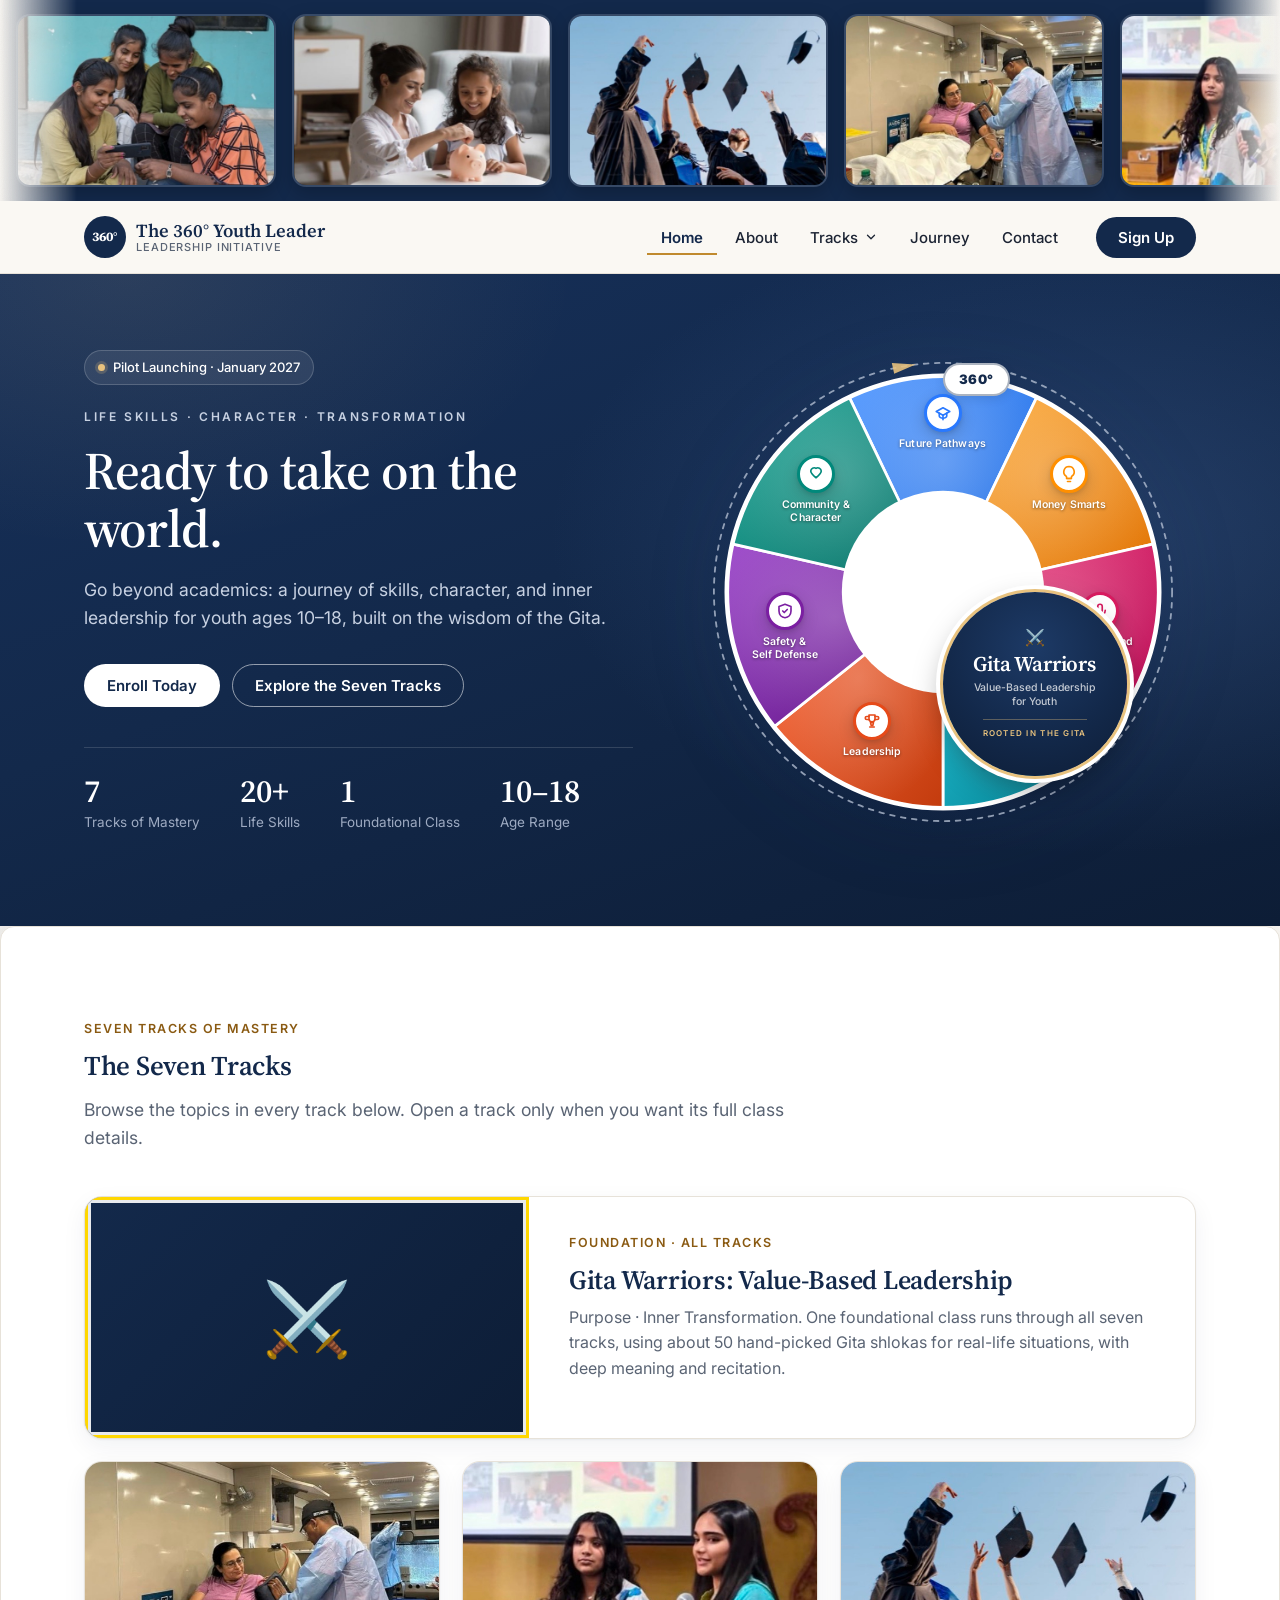
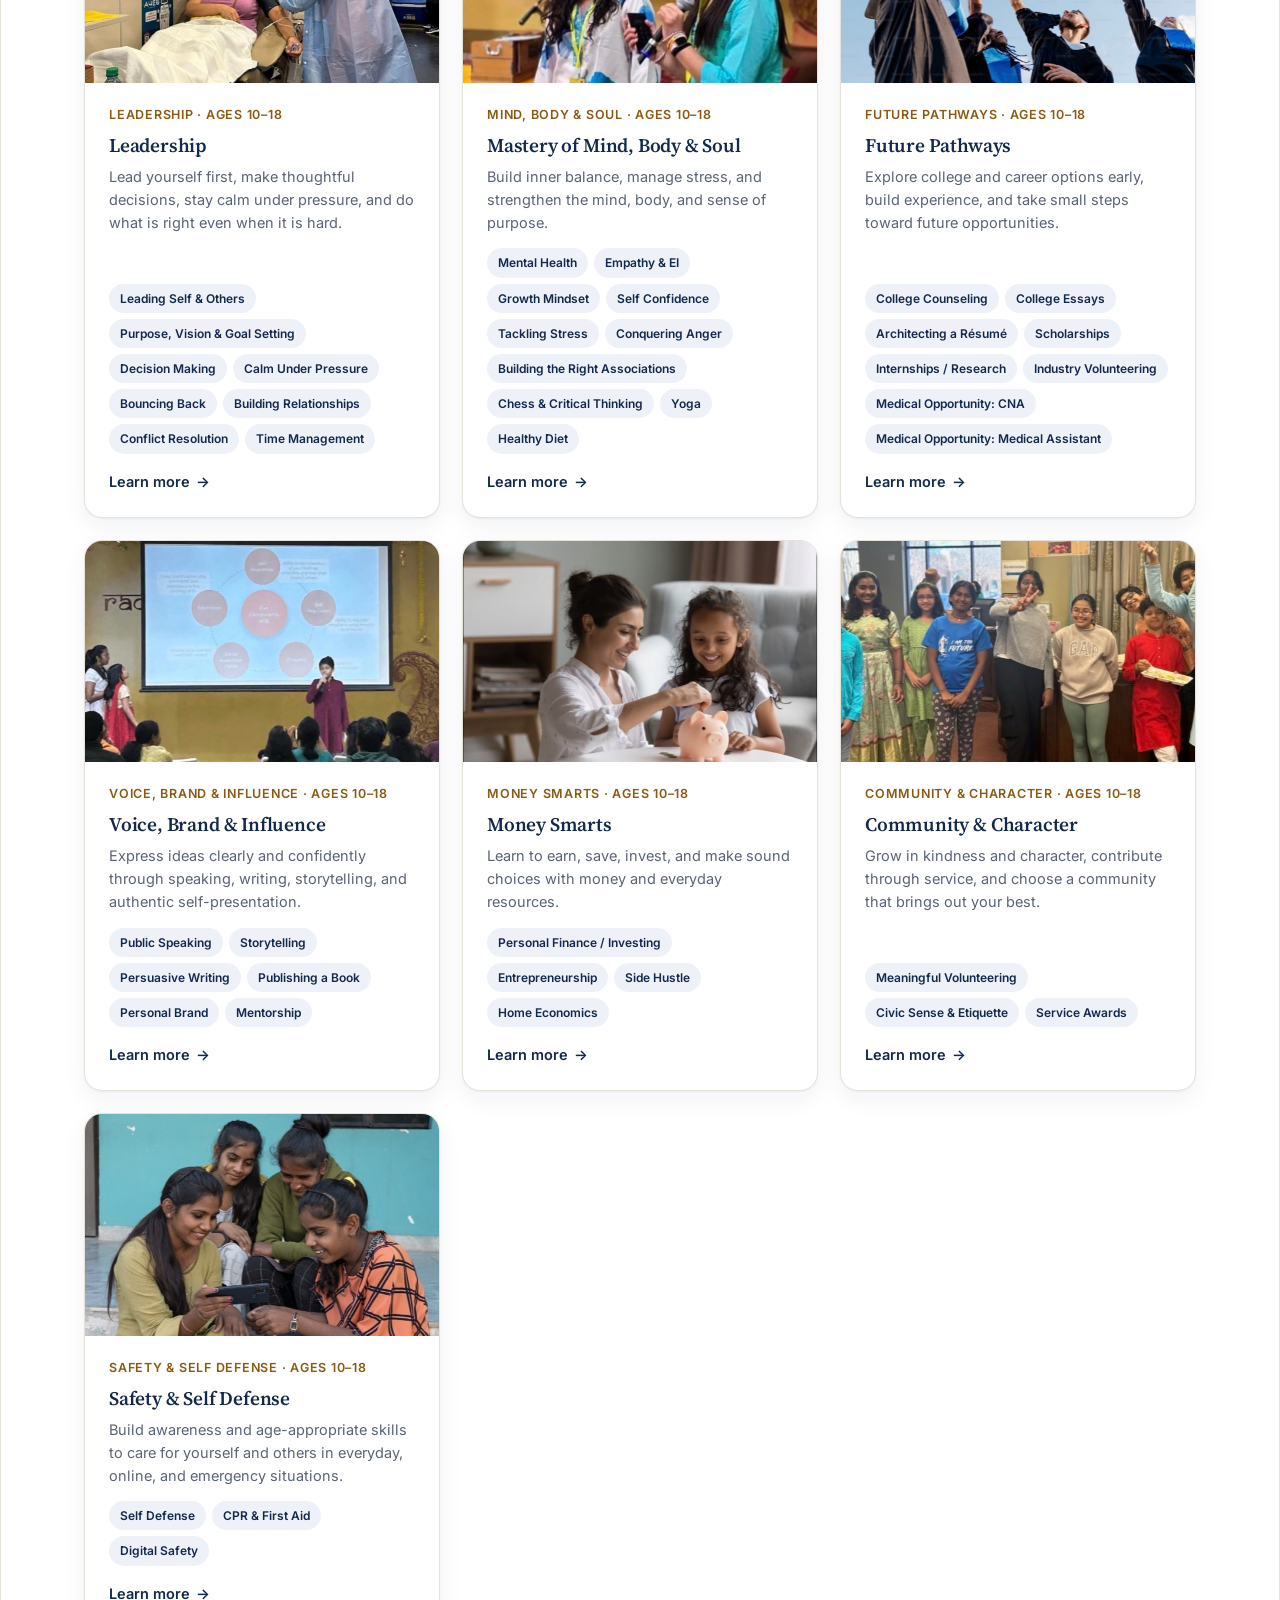
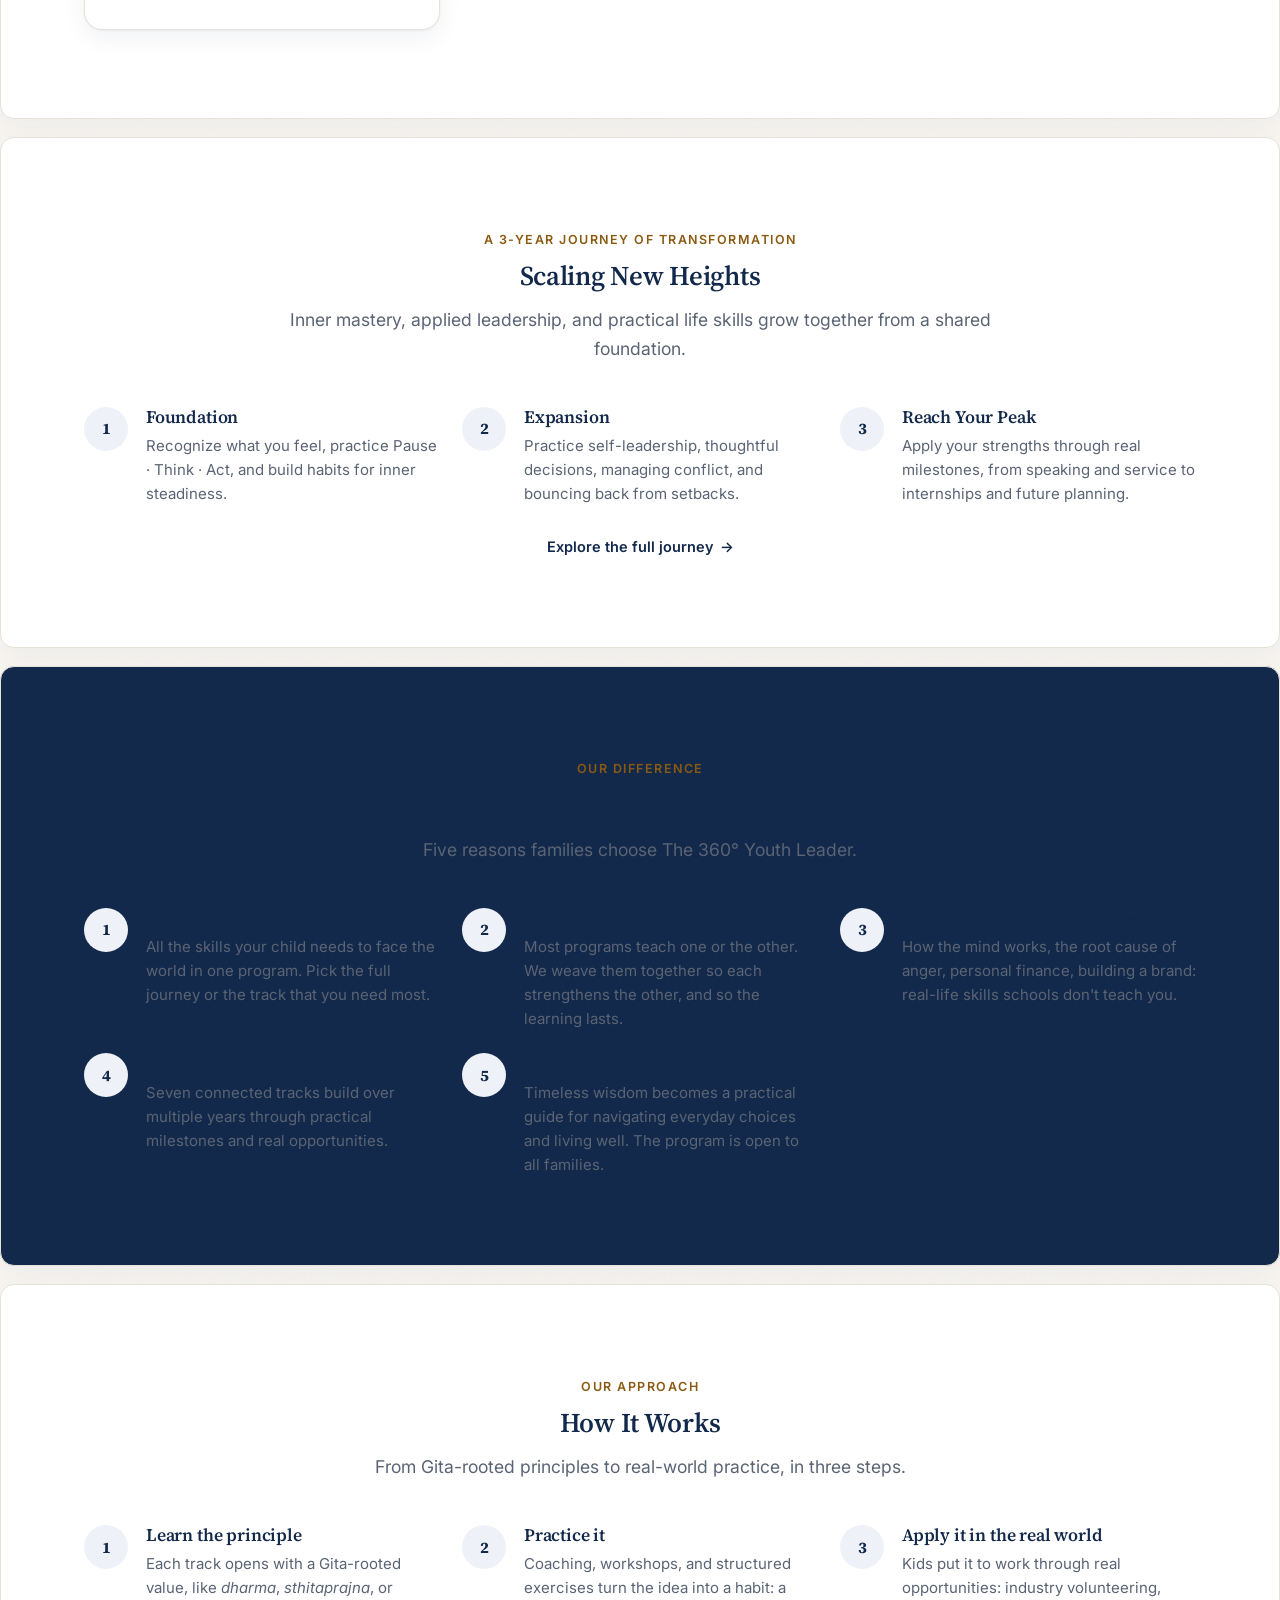
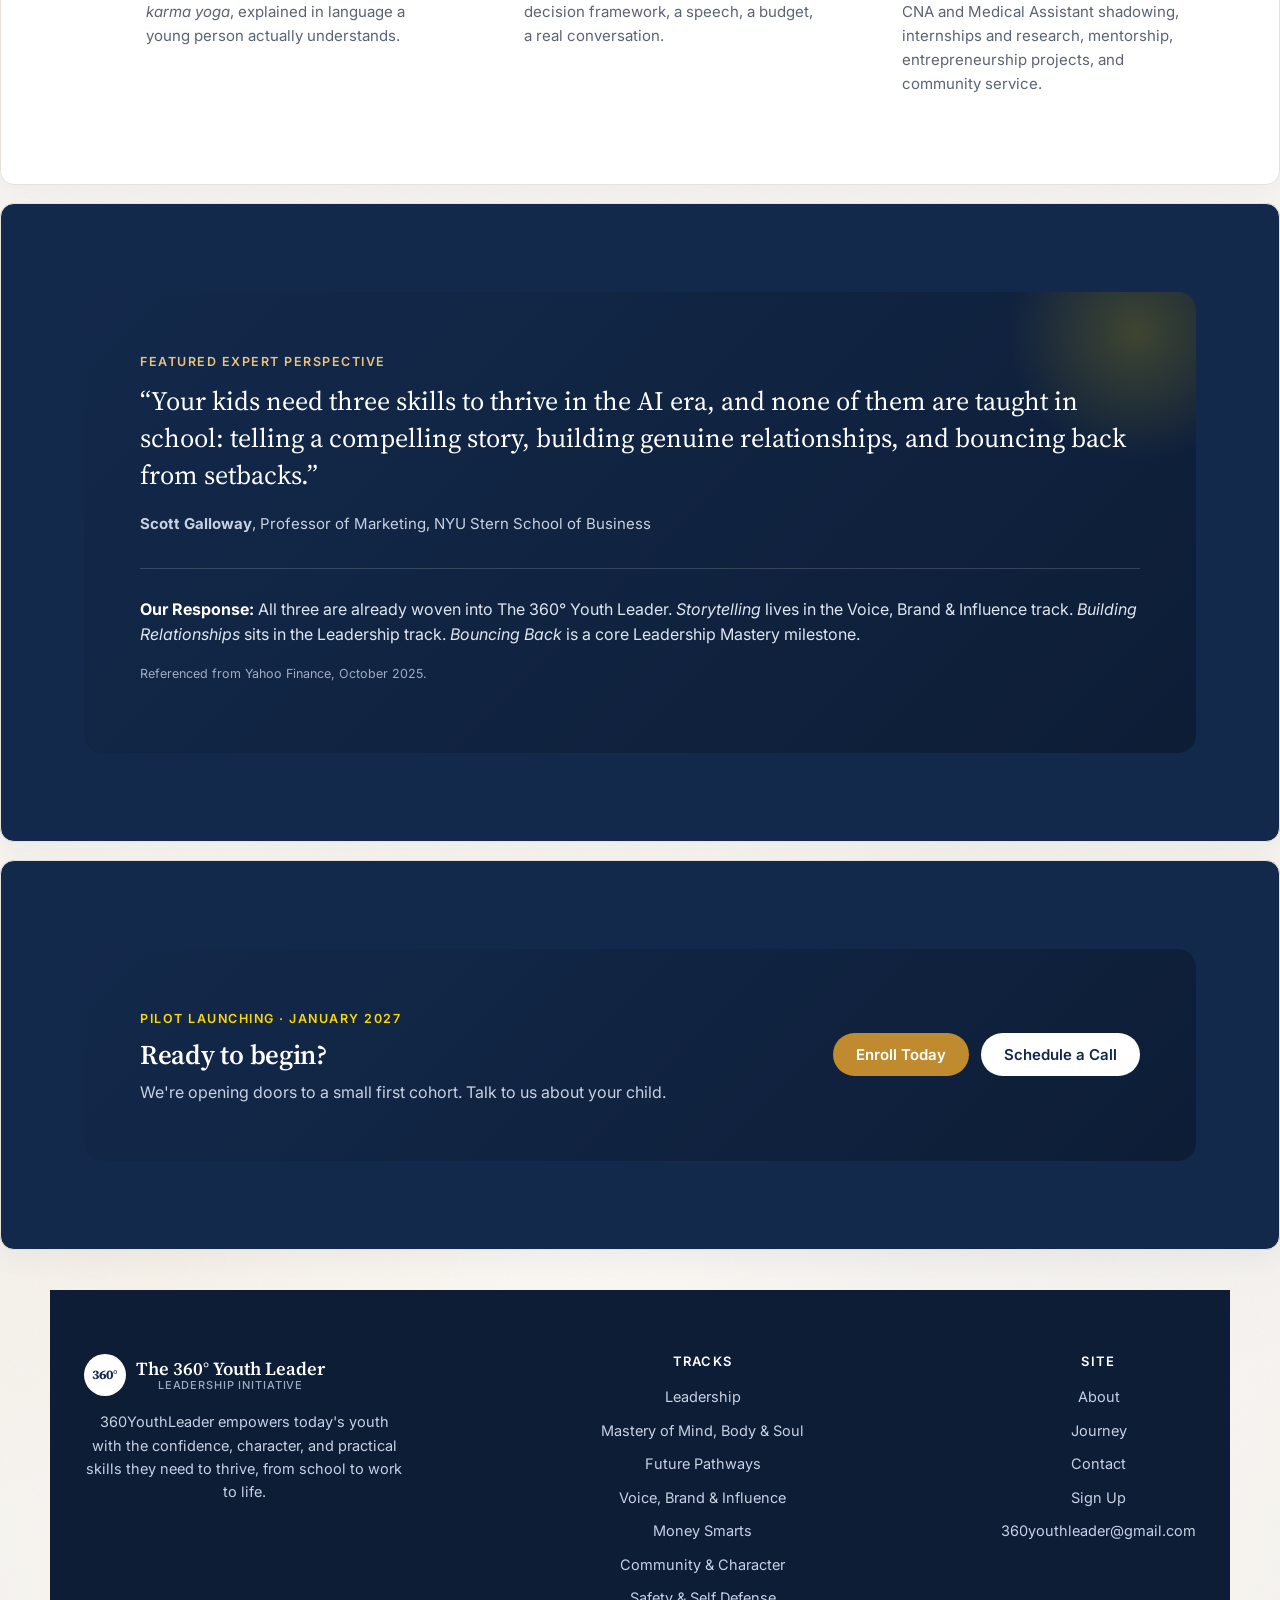
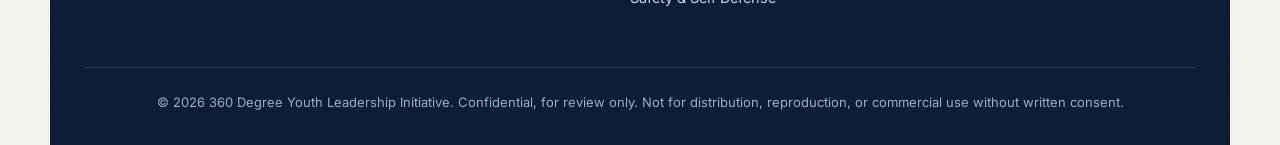
==== commit 97909c22: "Merge 86f0eae0db0eb9e5c064ad679fbd8ef74eb5aa68 into 525d4fca8817875b4f8685aa0a5c512571c80fa0" ====
--- a/index.html
+++ b/index.html
@@ -430,7 +430,8 @@
       </div>
       <div class="stats">
         <div class="stat"><strong>7</strong><span>Tracks of Mastery</span></div>
-        <div class="stat"><strong>50+</strong><span>Shlokas Taught</span></div>
+        <div class="stat"><strong>20+</strong><span>Life Skills</span></div>
+        <div class="stat"><strong>1</strong><span>Foundational Class</span></div>
         <div class="stat"><strong>10–18</strong><span>Age Range</span></div>
       </div>
     </div>
@@ -459,7 +460,7 @@
     <div class="section-head">
       <span class="eyebrow">Seven Tracks of Mastery</span>
       <h2>The Seven Tracks</h2>
-      <p class="lead">Click any track in the wheel above to find it below. Ordered by what parents tell us matters most.</p>
+      <p class="lead">Browse the topics in every track below. Open a track only when you want its full class details.</p>
     </div>
 
     <div class="card featured-card">
@@ -467,7 +468,7 @@
       <div class="featured-body">
         <span class="eyebrow">Foundation · All Tracks</span>
         <h3>Gita Warriors: Value-Based Leadership</h3>
-        <p class="muted">Purpose · Inner Transformation. About 50 hand-picked shlokas from the Gita, taught for real-life situations with deep meaning and recitation, run through every one of the seven tracks below.</p>
+        <p class="muted">Purpose · Inner Transformation. One foundational class runs through all seven tracks, using about 50 hand-picked Gita shlokas for real-life situations, with deep meaning and recitation.</p>
       </div>
     </div>
 
@@ -477,11 +478,15 @@
         <div class="class-card-body">
           <div class="class-card-meta">Leadership · Ages 10–18</div>
           <h3>Leadership</h3>
-          <p>Decision-making, calm under pressure, leading self & others.</p>
+          <p>Lead yourself first, make thoughtful decisions, stay calm under pressure, and do what is right even when it is hard.</p>
           <ul class="class-card-tags">
             <li data-topic="Leading Self & Others">Leading Self & Others</li>
+            <li data-topic="Purpose, Vision & Goal Setting">Purpose, Vision & Goal Setting</li>
             <li data-topic="Decision Making">Decision Making</li>
             <li data-topic="Calm Under Pressure">Calm Under Pressure</li>
+            <li data-topic="Bouncing Back">Bouncing Back</li>
+            <li data-topic="Building Relationships">Building Relationships</li>
+            <li data-topic="Conflict Resolution">Conflict Resolution</li>
             <li data-topic="Time Management">Time Management</li>
           </ul>
           <span class="card-link">Learn more</span>
@@ -492,12 +497,18 @@
         <div class="class-card-body">
           <div class="class-card-meta">Mind, Body & Soul · Ages 10–18</div>
           <h3>Mastery of Mind, Body & Soul</h3>
-          <p>Stress management, meditation, steady judgment and resilience.</p>
+          <p>Build inner balance, manage stress, and strengthen the mind, body, and sense of purpose.</p>
           <ul class="class-card-tags">
             <li data-topic="Mental Health">Mental Health</li>
+            <li data-topic="Empathy & EI">Empathy &amp; EI</li>
             <li data-topic="Growth Mindset">Growth Mindset</li>
+            <li data-topic="Self Confidence">Self Confidence</li>
             <li data-topic="Tackling Stress">Tackling Stress</li>
+            <li data-topic="Conquering Anger">Conquering Anger</li>
+            <li data-topic="Building the Right Associations">Building the Right Associations</li>
+            <li data-topic="Chess & Critical Thinking">Chess &amp; Critical Thinking</li>
             <li data-topic="Yoga">Yoga</li>
+            <li data-topic="Healthy Diet">Healthy Diet</li>
           </ul>
           <span class="card-link">Learn more</span>
         </div>
@@ -507,12 +518,16 @@
         <div class="class-card-body">
           <div class="class-card-meta">Future Pathways · Ages 10–18</div>
           <h3>Future Pathways</h3>
-          <p>College/career planning, internships, scholarships and exploration.</p>
+          <p>Explore college and career options early, build experience, and take small steps toward future opportunities.</p>
           <ul class="class-card-tags">
             <li data-topic="College Counseling">College Counseling</li>
+            <li data-topic="College Essays">College Essays</li>
+            <li data-topic="Architecting a Résumé">Architecting a Résumé</li>
             <li data-topic="Scholarships">Scholarships</li>
             <li data-topic="Internships / Research">Internships / Research</li>
             <li data-topic="Industry Volunteering">Industry Volunteering</li>
+            <li data-topic="Medical Opportunity: CNA">Medical Opportunity: CNA</li>
+            <li data-topic="Medical Opportunity: Medical Assistant">Medical Opportunity: Medical Assistant</li>
           </ul>
           <span class="card-link">Learn more</span>
         </div>
@@ -522,10 +537,12 @@
         <div class="class-card-body">
           <div class="class-card-meta">Voice, Brand & Influence · Ages 10–18</div>
           <h3>Voice, Brand & Influence</h3>
-          <p>Public speaking, storytelling, personal brand and persuasion.</p>
+          <p>Express ideas clearly and confidently through speaking, writing, storytelling, and authentic self-presentation.</p>
           <ul class="class-card-tags">
             <li data-topic="Public Speaking">Public Speaking</li>
             <li data-topic="Storytelling">Storytelling</li>
+            <li data-topic="Persuasive Writing">Persuasive Writing</li>
+            <li data-topic="Publishing a Book">Publishing a Book</li>
             <li data-topic="Personal Brand">Personal Brand</li>
             <li data-topic="Mentorship">Mentorship</li>
           </ul>
@@ -537,7 +554,7 @@
         <div class="class-card-body">
           <div class="class-card-meta">Money Smarts · Ages 10–18</div>
           <h3>Money Smarts</h3>
-          <p>Personal finance, earning, saving, investing and entrepreneurship basics.</p>
+          <p>Learn to earn, save, invest, and make sound choices with money and everyday resources.</p>
           <ul class="class-card-tags">
             <li data-topic="Personal Finance / Investing">Personal Finance / Investing</li>
             <li data-topic="Entrepreneurship">Entrepreneurship</li>
@@ -552,7 +569,7 @@
         <div class="class-card-body">
           <div class="class-card-meta">Community & Character · Ages 10–18</div>
           <h3>Community & Character</h3>
-          <p>Service, civic sense, character formation and choosing good company.</p>
+          <p>Grow in kindness and character, contribute through service, and choose a community that brings out your best.</p>
           <ul class="class-card-tags">
             <li data-topic="Giving Back through Meaningful Volunteering (Seva)">Meaningful Volunteering</li>
             <li data-topic="Civic Sense & Etiquette">Civic Sense & Etiquette</li>
@@ -566,7 +583,7 @@
         <div class="class-card-body">
           <div class="class-card-meta">Safety & Self Defense · Ages 10–18</div>
           <h3>Safety & Self Defense</h3>
-          <p>Self-defense, CPR/first-aid, and online safety awareness.</p>
+          <p>Build awareness and age-appropriate skills to care for yourself and others in everyday, online, and emergency situations.</p>
           <ul class="class-card-tags">
             <li data-topic="Self Defense">Self Defense</li>
             <li data-topic="CPR & First Aid">CPR & First Aid</li>
@@ -579,17 +596,35 @@
   </div>
 </section>
 
+<section class="section section-alt" id="journey-overview">
+  <div class="container">
+    <div class="section-head center">
+      <span class="eyebrow">A 3-Year Journey of Transformation</span>
+      <h2>Scaling New Heights</h2>
+      <p class="lead">Inner mastery, applied leadership, and practical life skills grow together from a shared foundation.</p>
+    </div>
+    <div class="grid grid-3">
+      <div class="feature"><span class="feature-num">1</span><div><h3>Foundation</h3><p>Recognize what you feel, practice Pause · Think · Act, and build habits for inner steadiness.</p></div></div>
+      <div class="feature"><span class="feature-num">2</span><div><h3>Expansion</h3><p>Practice self-leadership, thoughtful decisions, managing conflict, and bouncing back from setbacks.</p></div></div>
+      <div class="feature"><span class="feature-num">3</span><div><h3>Reach Your Peak</h3><p>Apply your strengths through real milestones, from speaking and service to internships and future planning.</p></div></div>
+    </div>
+    <p class="muted" style="text-align:center;margin:28px 0 0;"><a class="card-link" href="journey.html">Explore the full journey</a></p>
+  </div>
+</section>
+
 <section class="section">
   <div class="container">
     <div class="section-head center">
       <span class="eyebrow">Our Difference</span>
       <h2>What Makes Us Different</h2>
-      <p class="lead">Three reasons families choose The 360° Youth Leader.</p>
+      <p class="lead">Five reasons families choose The 360° Youth Leader.</p>
     </div>
     <div class="grid grid-3">
       <div class="feature"><span class="feature-num">1</span><div><h3>All under one roof</h3><p>All the skills your child needs to face the world in one program. Pick the full journey or the track that you need most.</p></div></div>
       <div class="feature"><span class="feature-num">2</span><div><h3>Values & skills, woven together</h3><p>Most programs teach one or the other. We weave them together so each strengthens the other, and so the learning lasts.</p></div></div>
       <div class="feature"><span class="feature-num">3</span><div><h3>20+ life skills schools don't teach</h3><p>How the mind works, the root cause of anger, personal finance, building a brand: real-life skills schools don't teach you.</p></div></div>
+      <div class="feature"><span class="feature-num">4</span><div><h3>A real-world journey, not just a class</h3><p>Seven connected tracks build over multiple years through practical milestones and real opportunities.</p></div></div>
+      <div class="feature"><span class="feature-num">5</span><div><h3>Rooted in the Gita</h3><p>Timeless wisdom becomes a practical guide for navigating everyday choices and living well. The program is open to all families.</p></div></div>
     </div>
   </div>
 </section>
--- a/styles.css
+++ b/styles.css
@@ -1,7 +1,7 @@
 @import url('https://fonts.googleapis.com/css2?family=Inter:wght@400;500;600;700&family=Source+Serif+4:opsz,wght@8..60,500;8..60,600;8..60,700&display=swap');
 
 :root {
-  --bg: #faf8f4;
+  --bg: #13294b;
   --muted: #5a6474;
   --brand: #13294b;
   --accent1: #c08a2e;
@@ -13,18 +13,24 @@
   --heading-font: 'Source Serif 4', Georgia, 'Times New Roman', serif;
 }
 
-* { box-sizing: border-box; }
-html { scroll-behavior: smooth; }
+* {
+  box-sizing: border-box;
+}
+
+html {
+  scroll-behavior: smooth;
+}
+
 body {
   margin: 0;
   font-family: 'Inter', -apple-system, 'Segoe UI', Roboto, sans-serif;
   background-color: var(--bg);
   background-image:
-    radial-gradient(ellipse 700px 500px at 12% 15%, rgba(19,41,75,0.06), transparent 60%),
-    radial-gradient(ellipse 600px 480px at 88% 10%, rgba(192,138,46,0.06), transparent 60%),
-    radial-gradient(ellipse 750px 550px at 80% 90%, rgba(19,41,75,0.05), transparent 60%),
-    radial-gradient(ellipse 650px 500px at 12% 92%, rgba(192,138,46,0.05), transparent 60%),
-    radial-gradient(ellipse 100% 90% at 50% 50%, transparent 55%, rgba(19,41,75,0.04) 100%),
+    radial-gradient(ellipse 700px 500px at 12% 15%, rgba(19, 41, 75, 0.06), transparent 60%),
+    radial-gradient(ellipse 600px 480px at 88% 10%, rgba(192, 138, 46, 0.06), transparent 60%),
+    radial-gradient(ellipse 750px 550px at 80% 90%, rgba(19, 41, 75, 0.05), transparent 60%),
+    radial-gradient(ellipse 650px 500px at 12% 92%, rgba(192, 138, 46, 0.05), transparent 60%),
+    radial-gradient(ellipse 100% 90% at 50% 50%, transparent 55%, rgba(19, 41, 75, 0.04) 100%),
     url("data:image/svg+xml,%3Csvg xmlns='http://www.w3.org/2000/svg' width='180' height='180'%3E%3Cfilter id='n'%3E%3CfeTurbulence type='fractalNoise' baseFrequency='0.85' numOctaves='2' stitchTiles='stitch'/%3E%3CfeColorMatrix type='matrix' values='0 0 0 0 0.45  0 0 0 0 0.36  0 0 0 0 0.24  0 0 0 0.05 0'/%3E%3C/filter%3E%3Crect width='100%25' height='100%25' filter='url(%23n)'/%3E%3C/svg%3E");
   background-repeat: no-repeat, no-repeat, no-repeat, no-repeat, no-repeat, repeat;
   color: #1c2433;
@@ -32,19 +38,40 @@
   -webkit-font-smoothing: antialiased;
 }
 
-h1, h2, h3, .brand, .hero h1, .track-hero h1, .card h3 {
+h1,
+h2,
+h3,
+.brand,
+.hero h1,
+.track-hero h1,
+.card h3 {
   font-family: var(--heading-font);
   font-weight: 600;
   letter-spacing: -0.01em;
   color: var(--brand);
   line-height: 1.25;
 }
-h1 { font-size: 2.1em; }
-h2 { font-size: 1.7em; }
-h3 { font-size: 1.4em; }
-
-a { color: inherit; }
-img { max-width: 100%; display: block; }
+
+h1 {
+  font-size: 2.1em;
+}
+
+h2 {
+  font-size: 1.7em;
+}
+
+h3 {
+  font-size: 1.4em;
+}
+
+a {
+  color: inherit;
+}
+
+img {
+  max-width: 100%;
+  display: block;
+}
 
 .topnav {
   max-width: 1180px;
@@ -100,12 +127,12 @@
   margin: 0 0 10px;
   line-height: 1.15;
   color: #fff;
-  text-shadow: 0 2px 10px rgba(0,0,0,0.25);
+  text-shadow: 0 2px 10px rgba(0, 0, 0, 0.25);
 }
 
 .hero .sub {
   font-size: 15px;
-  color: rgba(255,255,255,0.92);
+  color: rgba(255, 255, 255, 0.92);
   max-width: 860px;
 }
 
@@ -116,12 +143,12 @@
 }
 
 .section {
-  background: #fff;
-  color: #1c2433;
+  background: var(--bg);
+  color: #ffffff;
   border-radius: 14px;
   padding: 22px;
   border: 1px solid var(--line);
-  box-shadow: 0 8px 28px rgba(19,41,75,0.05);
+  box-shadow: 0 8px 28px rgba(19, 41, 75, 0.05);
   margin-bottom: 18px;
 }
 
@@ -133,7 +160,12 @@
   text-decoration: none;
 }
 
-.muted { color: var(--muted); }
+.muted {
+  color: var(--muted);
+}
+
+.topic-list a { color: var(--brand); text-decoration-color: var(--accent1); text-underline-offset: 3px; }
+.topic-list a:hover,.topic-list a:focus-visible { color: var(--accent2); }
 
 .card-list {
   display: grid;
@@ -142,14 +174,17 @@
 }
 
 .card {
-  background: linear-gradient(180deg, #fff, #fdfcfa);
-  color: #1c2433;
+  background: var(--bg);
+  color: #fff;
   padding: 16px;
   border-radius: 12px;
   border: 1px solid var(--line);
 }
 
-.card h3 { margin: 0 0 8px; font-size: 22px; }
+.card h3 {
+  margin: 0 0 8px;
+  font-size: 22px;
+}
 
 .btn {
   display: inline-block;
@@ -174,7 +209,7 @@
   max-width: 1180px;
   margin: 40px auto 0;
   text-align: center;
-  color: rgba(19,41,75,0.72);
+  color: rgba(19, 41, 75, 0.72);
 }
 
 .track-hero {
@@ -196,81 +231,430 @@
   align-items: center;
   justify-content: center;
   font-size: 38px;
-  background: rgba(255,255,255,0.12);
-  box-shadow: 0 8px 24px rgba(13,29,54,0.18);
+  background: rgba(255, 255, 255, 0.12);
+  box-shadow: 0 8px 24px rgba(13, 29, 54, 0.18);
   flex-shrink: 0;
 }
 
-.track-hero .text { display: flex; flex-direction: column; }
-.track-hero h1 { margin: 0; font-size: 32px; color: #fff; text-shadow: 0 2px 8px rgba(0,0,0,0.25); }
-.track-hero .sub { opacity: 0.95; font-size: 14px; margin-top: 6px; }
-
-.form-section { max-width: 720px; margin: 0 auto; }
-.form-grid { display: grid; grid-template-columns: 1fr 1fr; gap: 12px; }
-.form-grid .full { grid-column: 1 / -1; }
-input[type="text"],input[type="email"],select,textarea {
-  width: 100%; padding: 12px; border-radius: 10px; border: 1px solid var(--line); background: #fff; box-shadow: inset 0 1px 0 rgba(16,12,40,0.02); transition: box-shadow .15s, border-color .15s; font-size: 15px;
-}
-input:focus,textarea:focus,select:focus { outline: none; border-color: var(--accent1); box-shadow: 0 10px 30px rgba(192,138,46,0.12); }
-.form-note { font-size: 13px; color: var(--muted); margin-top: 8px; }
-.form-actions { display: flex; gap: 12px; align-items: center; flex-wrap: wrap; margin-top: 14px; }
-
-.signup-form { max-width: 720px; margin: 0 auto; }
-.signup-form fieldset { border: none; background: #fff; border-radius:12px; padding:18px; box-shadow:0 8px 24px rgba(16,12,40,0.04); margin-bottom: 16px; }
-.signup-form legend { font-weight: 800; font-size: 15px; color: var(--brand); margin-bottom: 8px; }
-.form-row { display: block; margin-bottom: 12px; }
-.form-row label { display: block; font-weight: 700; color: var(--brand); margin-bottom: 6px; }
-.form-row .hint { font-size: 13px; color: var(--muted); margin-top: 6px; }
-textarea { min-height: 120px; }
-
-@media (max-width:720px){
-  .hero h1 { font-size: 26px; }
-  .container { padding: 0 12px; }
-  .form-grid { grid-template-columns: 1fr; }
-  .topnav { padding: 10px; }
-  .track-hero { flex-direction: column; align-items: flex-start; }
-  .signup-form { padding: 0 12px; }
-  .form-actions { flex-direction: column; align-items: stretch; }
-  .form-actions .btn { width: 100%; }
+.track-hero .text {
+  display: flex;
+  flex-direction: column;
+}
+
+.track-hero h1 {
+  margin: 0;
+  font-size: 32px;
+  color: #fff;
+  text-shadow: 0 2px 8px rgba(0, 0, 0, 0.25);
+}
+
+.track-hero .sub {
+  opacity: 0.95;
+  font-size: 14px;
+  margin-top: 6px;
+}
+
+.form-section {
+  max-width: 720px;
+  margin: 0 auto;
+}
+
+.form-grid {
+  display: grid;
+  grid-template-columns: 1fr 1fr;
+  gap: 12px;
+}
+
+.form-grid .full {
+  grid-column: 1 / -1;
+}
+
+input[type="text"],
+input[type="email"],
+select,
+textarea {
+  width: 100%;
+  padding: 12px;
+  border-radius: 10px;
+  border: 1px solid var(--line);
+  background: #fff;
+  box-shadow: inset 0 1px 0 rgba(16, 12, 40, 0.02);
+  transition: box-shadow .15s, border-color .15s;
+  font-size: 15px;
+}
+
+input:focus,
+textarea:focus,
+select:focus {
+  outline: none;
+  border-color: var(--accent1);
+  box-shadow: 0 10px 30px rgba(192, 138, 46, 0.12);
+}
+
+.form-note {
+  font-size: 13px;
+  color: var(--muted);
+  margin-top: 8px;
+}
+
+.form-actions {
+  display: flex;
+  gap: 12px;
+  align-items: center;
+  flex-wrap: wrap;
+  margin-top: 14px;
+}
+
+.signup-form {
+  max-width: 720px;
+  margin: 0 auto;
+}
+
+.signup-form fieldset {
+  border: none;
+  background: #fff;
+  border-radius: 12px;
+  padding: 18px;
+  box-shadow: 0 8px 24px rgba(16, 12, 40, 0.04);
+  margin-bottom: 16px;
+}
+
+.signup-form legend {
+  font-weight: 800;
+  font-size: 15px;
+  color: var(--brand);
+  margin-bottom: 8px;
+}
+
+.form-row {
+  display: block;
+  margin-bottom: 12px;
+}
+
+.form-row label {
+  display: block;
+  font-weight: 700;
+  color: var(--brand);
+  margin-bottom: 6px;
+}
+
+.form-row .hint {
+  font-size: 13px;
+  color: var(--muted);
+  margin-top: 6px;
+}
+
+textarea {
+  min-height: 120px;
+}
+
+@media (max-width:720px) {
+  .hero h1 {
+    font-size: 26px;
+  }
+
+  .container {
+    padding: 0 12px;
+  }
+
+  .form-grid {
+    grid-template-columns: 1fr;
+  }
+
+  .topnav {
+    padding: 10px;
+  }
+
+  .track-hero {
+    flex-direction: column;
+    align-items: flex-start;
+  }
+
+  .signup-form {
+    padding: 0 12px;
+  }
+
+  .form-actions {
+    flex-direction: column;
+    align-items: stretch;
+  }
+
+  .form-actions .btn {
+    width: 100%;
+  }
 }
 
 /* Site header (shared across every page) */
-.site-header{position:sticky;top:0;z-index:50;background:rgba(250,248,244,0.94);-webkit-backdrop-filter:saturate(160%) blur(8px);backdrop-filter:saturate(160%) blur(8px);border-bottom:1px solid var(--line);margin-bottom:26px;}
-.site-header-inner{position:relative;max-width:1160px;margin:0 auto;padding:0 24px;display:flex;align-items:center;justify-content:space-between;gap:16px;min-height:72px;}
-.logo{display:flex;align-items:center;gap:10px;text-decoration:none;color:var(--brand);}
-.logo-mark{display:inline-flex;align-items:center;justify-content:center;width:42px;height:42px;border-radius:50%;background:var(--brand);color:#fff;font-family:var(--heading-font);font-weight:700;font-size:13px;}
-.logo-text{font-family:var(--heading-font);font-weight:600;font-size:1.15rem;line-height:1.1;}
-.logo-text small{display:block;font-family:'Inter',sans-serif;font-size:11px;font-weight:500;letter-spacing:0.08em;text-transform:uppercase;color:var(--muted);}
-.nav-menu{display:flex;align-items:center;gap:24px;}
-.nav-list{display:flex;align-items:center;gap:4px;list-style:none;margin:0;padding:0;}
-.nav-list>li{position:relative;}
-.nav-list>li>a,.dropdown-toggle{display:inline-flex;align-items:center;gap:6px;padding:10px 14px;border-radius:8px;font:500 15px/1 'Inter',sans-serif;color:#1c2433;text-decoration:none;background:none;border:0;cursor:pointer;}
-.nav-list>li>a:hover,.dropdown-toggle:hover{background:var(--soft);color:var(--brand);}
-.nav-list a[aria-current="page"],.dropdown-toggle.is-current{color:var(--brand);font-weight:600;box-shadow:inset 0 -2px 0 var(--accent1);border-radius:0;}
-.dropdown-toggle svg{width:14px;height:14px;transition:transform .2s;}
-.dropdown-toggle[aria-expanded="true"] svg{transform:rotate(180deg);}
-.dropdown{position:absolute;top:calc(100% + 8px);left:50%;transform:translateX(-50%);width:460px;padding:12px;background:#fff;border:1px solid var(--line);border-radius:18px;box-shadow:0 18px 48px rgba(19,41,75,0.14);list-style:none;margin:0;display:none;grid-template-columns:1fr 1fr;gap:2px;}
-.dropdown.open{display:grid;}
-.dropdown a{display:block;padding:10px 12px;border-radius:10px;text-decoration:none;color:#1c2433;}
-.dropdown a:hover,.dropdown a:focus-visible{background:var(--soft);}
-.dropdown a[aria-current="page"]{background:var(--soft);}
-.dropdown a strong{display:block;font-weight:600;font-size:14.5px;color:var(--brand);}
-.dropdown a span{display:block;font-size:12.5px;color:var(--muted);line-height:1.4;margin-top:2px;}
-.dropdown .dropdown-all{grid-column:1 / -1;border-top:1px solid var(--line);margin-top:6px;padding-top:8px;}
-.dropdown .dropdown-all a{color:var(--accent2);font-weight:600;font-size:14px;}
-.site-header .nav-cta{display:inline-flex;align-items:center;justify-content:center;padding:13px 22px;border-radius:999px;background:var(--brand);color:#fff;font:600 15px/1 'Inter',sans-serif;text-decoration:none;border:0;}
-.site-header .nav-cta:hover{background:var(--brand-2);}
-.nav-toggle{display:none;background:none;border:1px solid var(--line);border-radius:8px;padding:8px 12px;font:500 14px 'Inter',sans-serif;color:var(--brand);cursor:pointer;}
-
-@media (max-width:960px){
-  .nav-toggle{display:inline-flex;}
-  .nav-menu{display:none;position:absolute;left:0;right:0;top:100%;flex-direction:column;align-items:stretch;gap:12px;background:var(--bg);border-bottom:1px solid var(--line);padding:16px 24px 24px;max-height:calc(100vh - 72px);overflow-y:auto;}
-  .nav-menu.open{display:flex;}
-  .nav-list{flex-direction:column;align-items:stretch;}
-  .nav-list>li>a,.dropdown-toggle{width:100%;justify-content:space-between;padding:14px 8px;}
-  .nav-list a[aria-current="page"],.dropdown-toggle.is-current{box-shadow:inset 3px 0 0 var(--accent1);padding-left:14px;}
-  .dropdown{position:static;transform:none;width:100%;box-shadow:none;grid-template-columns:1fr;margin-top:4px;}
-}
-@media (max-width:640px){
-  .logo-text small{display:none;}
-}
+.site-header {
+  position: sticky;
+  top: 0;
+  z-index: 50;
+  background: rgba(250, 248, 244, 0.94);
+  -webkit-backdrop-filter: saturate(160%) blur(8px);
+  backdrop-filter: saturate(160%) blur(8px);
+  border-bottom: 1px solid var(--line);
+  margin-bottom: 26px;
+}
+
+.site-header-inner {
+  position: relative;
+  max-width: 1160px;
+  margin: 0 auto;
+  padding: 0 24px;
+  display: flex;
+  align-items: center;
+  justify-content: space-between;
+  gap: 16px;
+  min-height: 72px;
+}
+
+.logo {
+  display: flex;
+  align-items: center;
+  gap: 10px;
+  text-decoration: none;
+  color: var(--brand);
+}
+
+.logo-mark {
+  display: inline-flex;
+  align-items: center;
+  justify-content: center;
+  width: 42px;
+  height: 42px;
+  border-radius: 50%;
+  background: var(--brand);
+  color: #fff;
+  font-family: var(--heading-font);
+  font-weight: 700;
+  font-size: 13px;
+}
+
+.logo-text {
+  font-family: var(--heading-font);
+  font-weight: 600;
+  font-size: 1.15rem;
+  line-height: 1.1;
+}
+
+.logo-text small {
+  display: block;
+  font-family: 'Inter', sans-serif;
+  font-size: 11px;
+  font-weight: 500;
+  letter-spacing: 0.08em;
+  text-transform: uppercase;
+  color: var(--muted);
+}
+
+.nav-menu {
+  display: flex;
+  align-items: center;
+  gap: 24px;
+}
+
+.nav-list {
+  display: flex;
+  align-items: center;
+  gap: 4px;
+  list-style: none;
+  margin: 0;
+  padding: 0;
+}
+
+.nav-list>li {
+  position: relative;
+}
+
+.nav-list>li>a,
+.dropdown-toggle {
+  display: inline-flex;
+  align-items: center;
+  gap: 6px;
+  padding: 10px 14px;
+  border-radius: 8px;
+  font: 500 15px/1 'Inter', sans-serif;
+  color: #1c2433;
+  text-decoration: none;
+  background: none;
+  border: 0;
+  cursor: pointer;
+}
+
+.nav-list>li>a:hover,
+.dropdown-toggle:hover {
+  background: var(--soft);
+  color: var(--brand);
+}
+
+.nav-list a[aria-current="page"],
+.dropdown-toggle.is-current {
+  color: var(--brand);
+  font-weight: 600;
+  box-shadow: inset 0 -2px 0 var(--accent1);
+  border-radius: 0;
+}
+
+.dropdown-toggle svg {
+  width: 14px;
+  height: 14px;
+  transition: transform .2s;
+}
+
+.dropdown-toggle[aria-expanded="true"] svg {
+  transform: rotate(180deg);
+}
+
+.dropdown {
+  position: absolute;
+  top: calc(100% + 8px);
+  left: 50%;
+  transform: translateX(-50%);
+  width: 460px;
+  padding: 12px;
+  background: #fff;
+  border: 1px solid var(--line);
+  border-radius: 18px;
+  box-shadow: 0 18px 48px rgba(19, 41, 75, 0.14);
+  list-style: none;
+  margin: 0;
+  display: none;
+  grid-template-columns: 1fr 1fr;
+  gap: 2px;
+}
+
+.dropdown.open {
+  display: grid;
+}
+
+.dropdown a {
+  display: block;
+  padding: 10px 12px;
+  border-radius: 10px;
+  text-decoration: none;
+  color: #1c2433;
+}
+
+.dropdown a:hover,
+.dropdown a:focus-visible {
+  background: var(--soft);
+}
+
+.dropdown a[aria-current="page"] {
+  background: var(--soft);
+}
+
+.dropdown a strong {
+  display: block;
+  font-weight: 600;
+  font-size: 14.5px;
+  color: var(--brand);
+}
+
+.dropdown a span {
+  display: block;
+  font-size: 12.5px;
+  color: var(--muted);
+  line-height: 1.4;
+  margin-top: 2px;
+}
+
+.dropdown .dropdown-all {
+  grid-column: 1 / -1;
+  border-top: 1px solid var(--line);
+  margin-top: 6px;
+  padding-top: 8px;
+}
+
+.dropdown .dropdown-all a {
+  color: var(--accent2);
+  font-weight: 600;
+  font-size: 14px;
+}
+
+.site-header .nav-cta {
+  display: inline-flex;
+  align-items: center;
+  justify-content: center;
+  padding: 13px 22px;
+  border-radius: 999px;
+  background: var(--brand);
+  color: #fff;
+  font: 600 15px/1 'Inter', sans-serif;
+  text-decoration: none;
+  border: 0;
+}
+
+.site-header .nav-cta:hover {
+  background: var(--brand-2);
+}
+
+.nav-toggle {
+  display: none;
+  background: none;
+  border: 1px solid var(--line);
+  border-radius: 8px;
+  padding: 8px 12px;
+  font: 500 14px 'Inter', sans-serif;
+  color: var(--brand);
+  cursor: pointer;
+}
+
+@media (max-width:960px) {
+  .nav-toggle {
+    display: inline-flex;
+  }
+
+  .nav-menu {
+    display: none;
+    position: absolute;
+    left: 0;
+    right: 0;
+    top: 100%;
+    flex-direction: column;
+    align-items: stretch;
+    gap: 12px;
+    background: var(--bg);
+    border-bottom: 1px solid var(--line);
+    padding: 16px 24px 24px;
+    max-height: calc(100vh - 72px);
+    overflow-y: auto;
+  }
+
+  .nav-menu.open {
+    display: flex;
+  }
+
+  .nav-list {
+    flex-direction: column;
+    align-items: stretch;
+  }
+
+  .nav-list>li>a,
+  .dropdown-toggle {
+    width: 100%;
+    justify-content: space-between;
+    padding: 14px 8px;
+  }
+
+  .nav-list a[aria-current="page"],
+  .dropdown-toggle.is-current {
+    box-shadow: inset 3px 0 0 var(--accent1);
+    padding-left: 14px;
+  }
+
+  .dropdown {
+    position: static;
+    transform: none;
+    width: 100%;
+    box-shadow: none;
+    grid-template-columns: 1fr;
+    margin-top: 4px;
+  }
+}
+
+@media (max-width:640px) {
+  .logo-text small {
+    display: none;
+  }
+}
